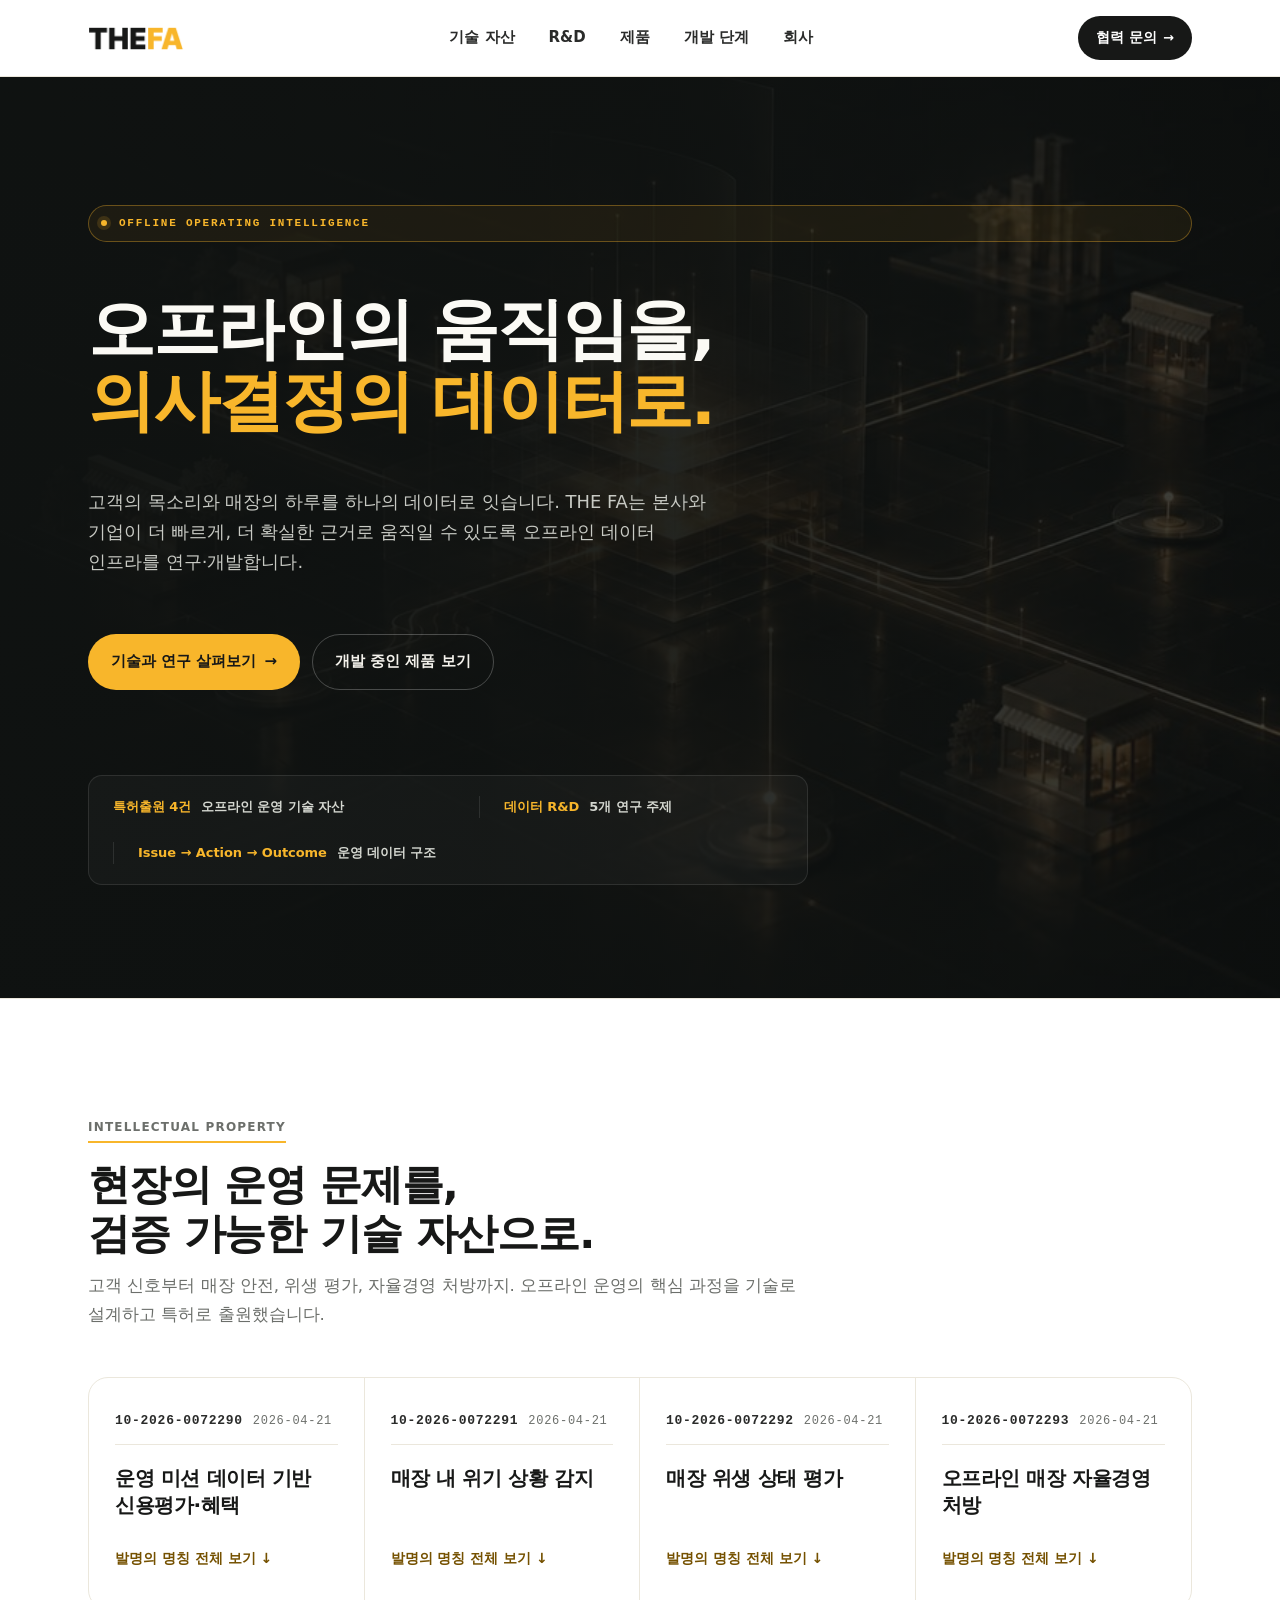
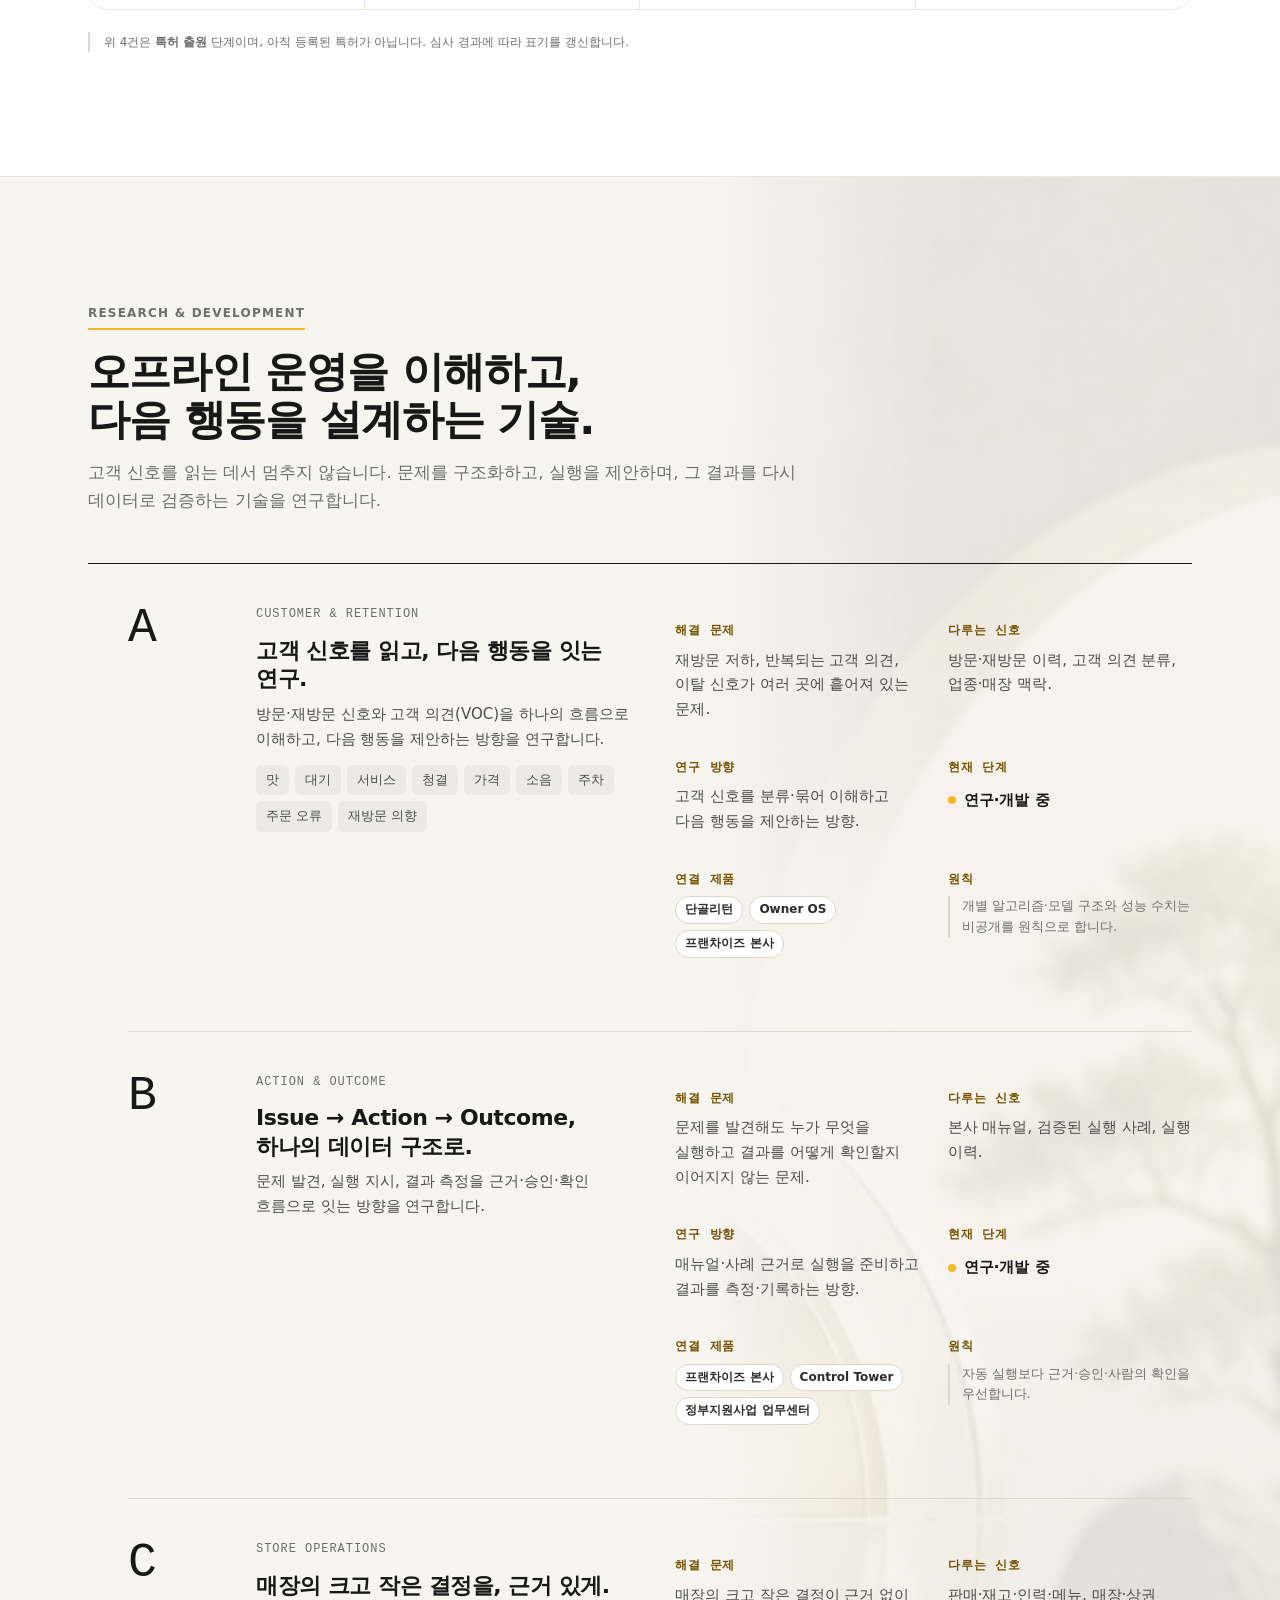
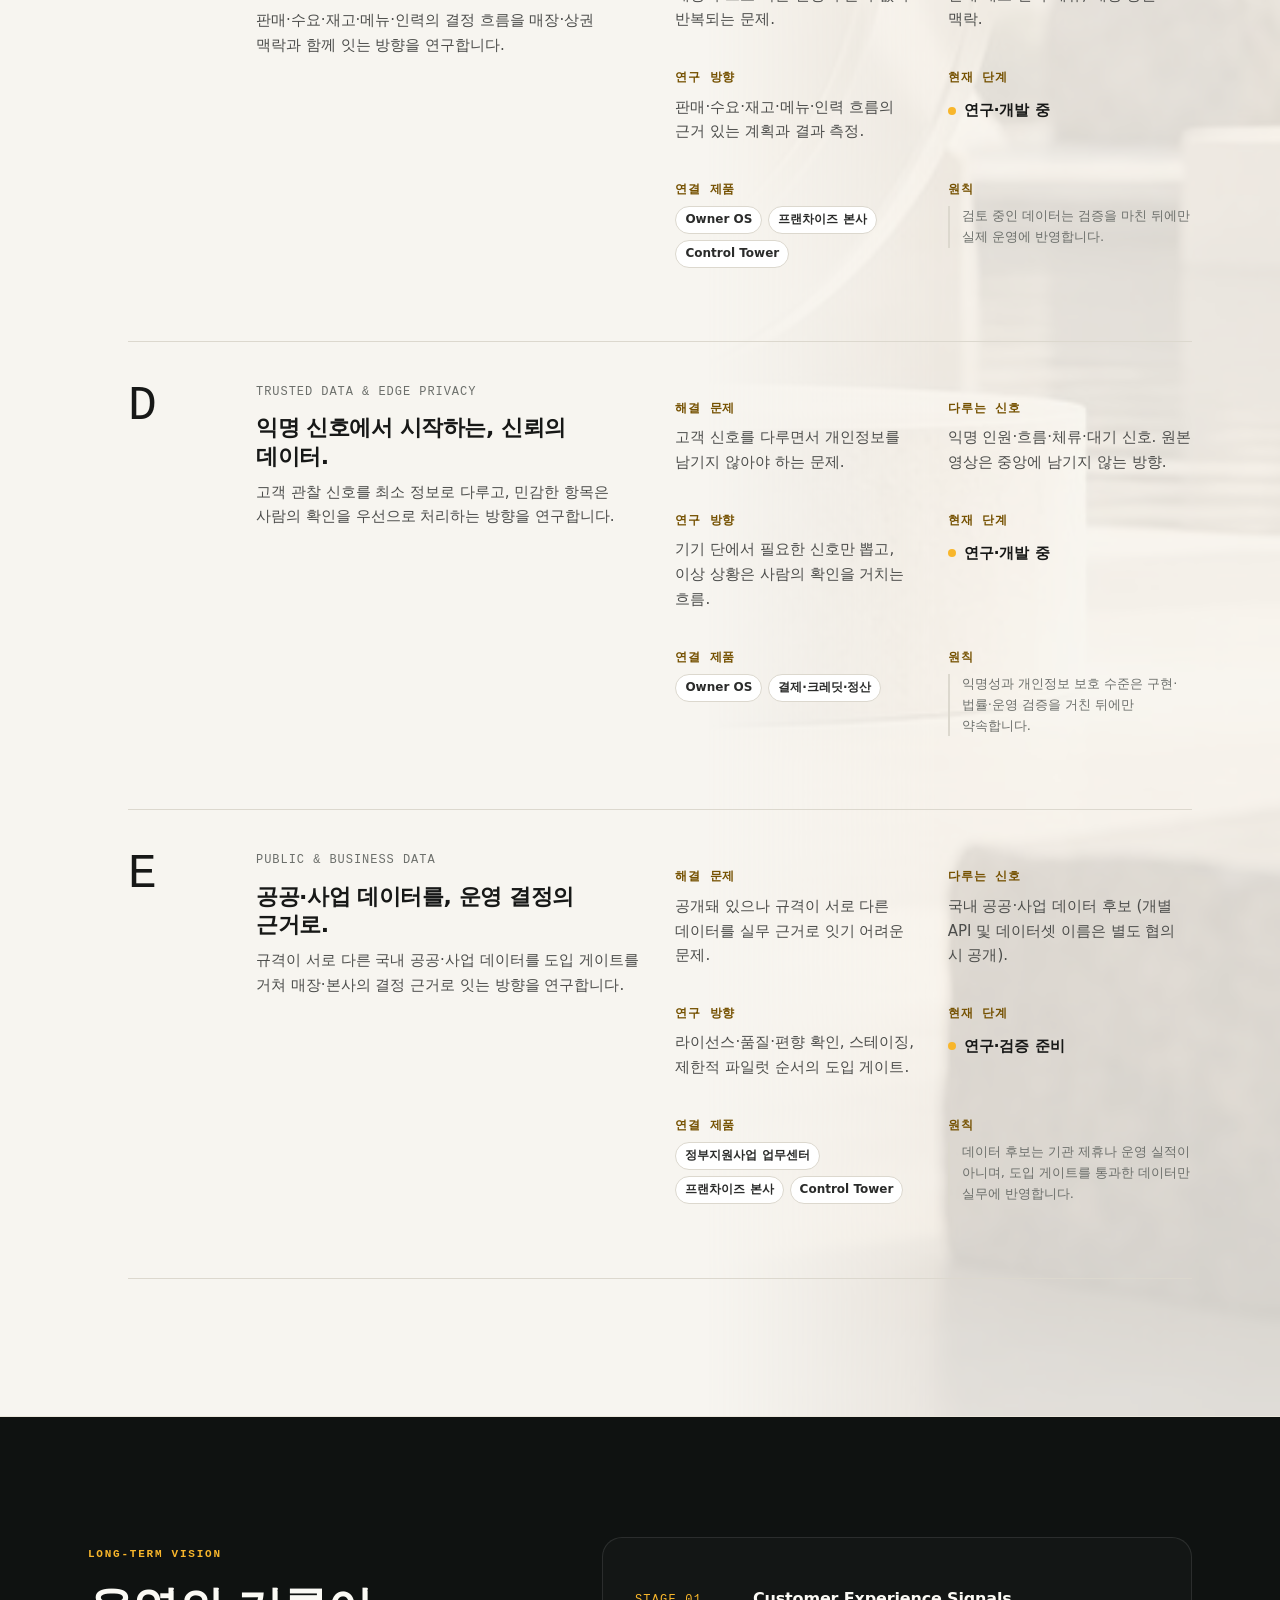
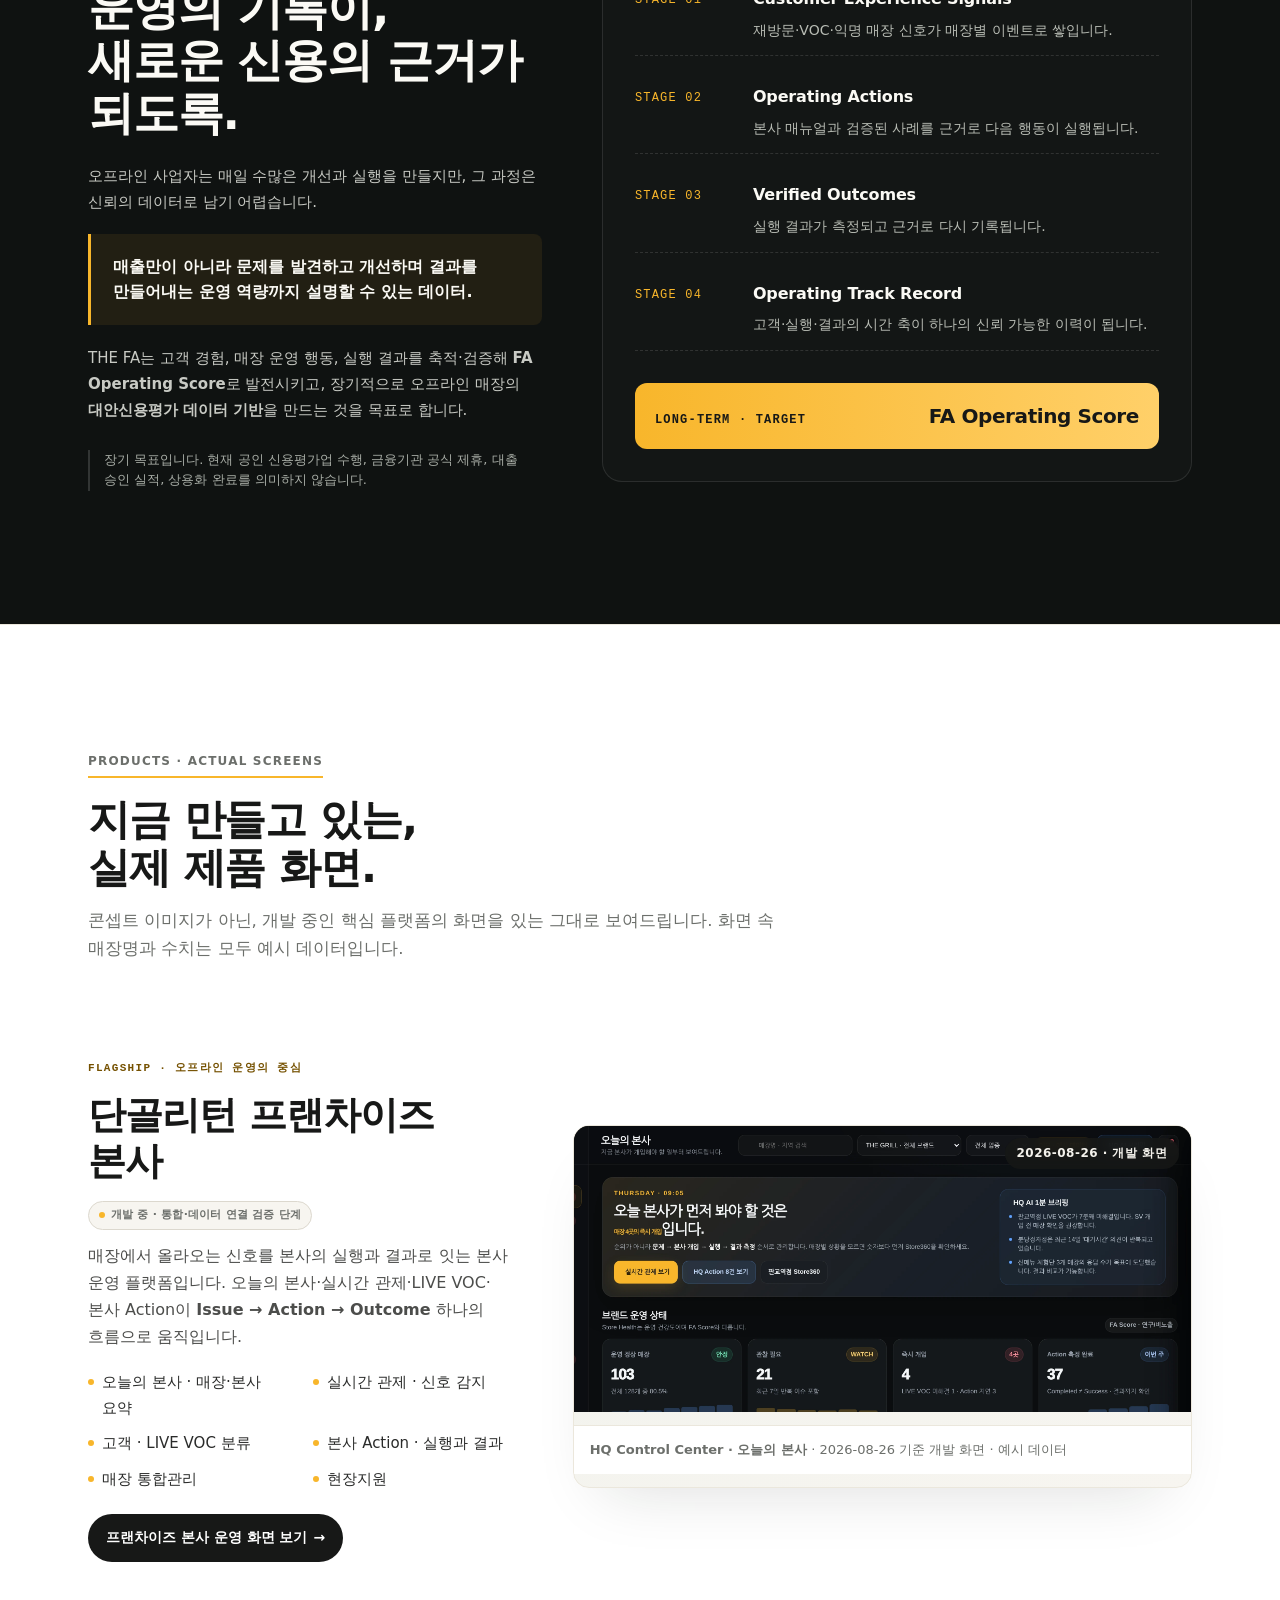
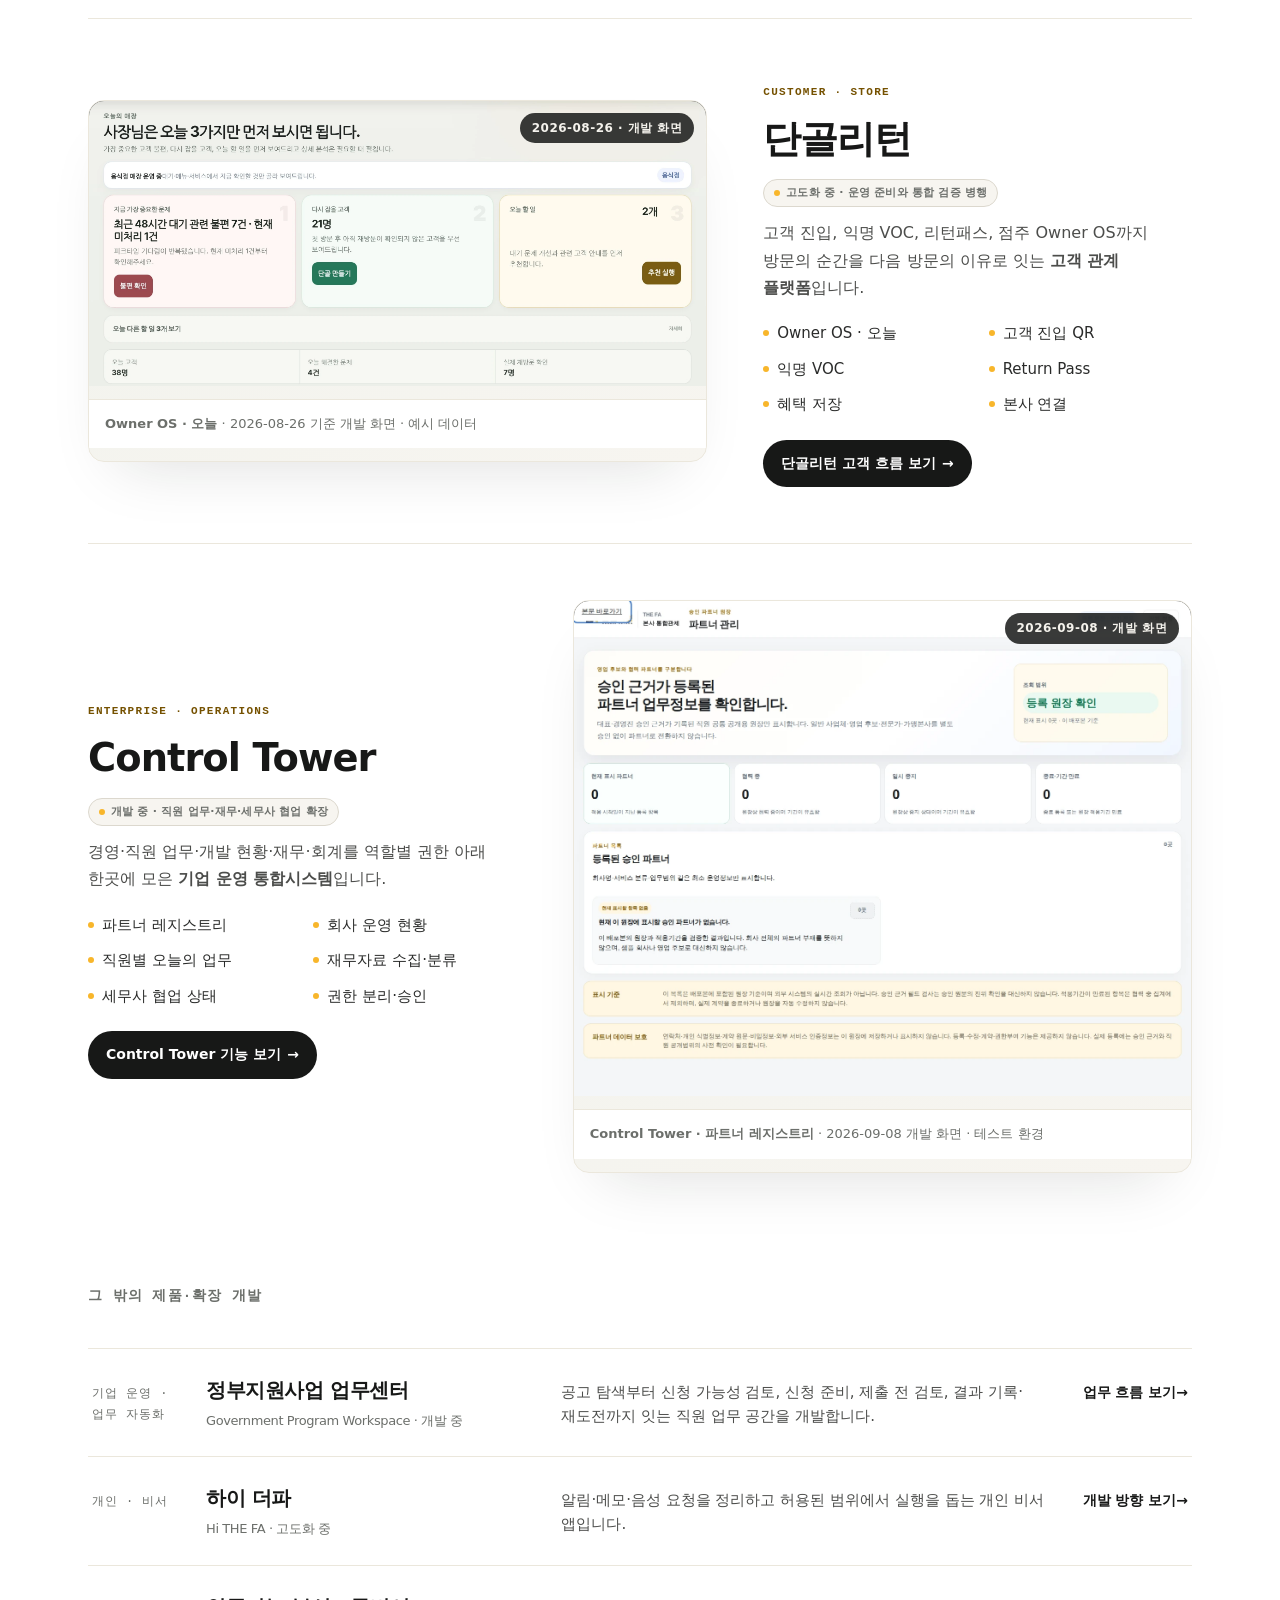
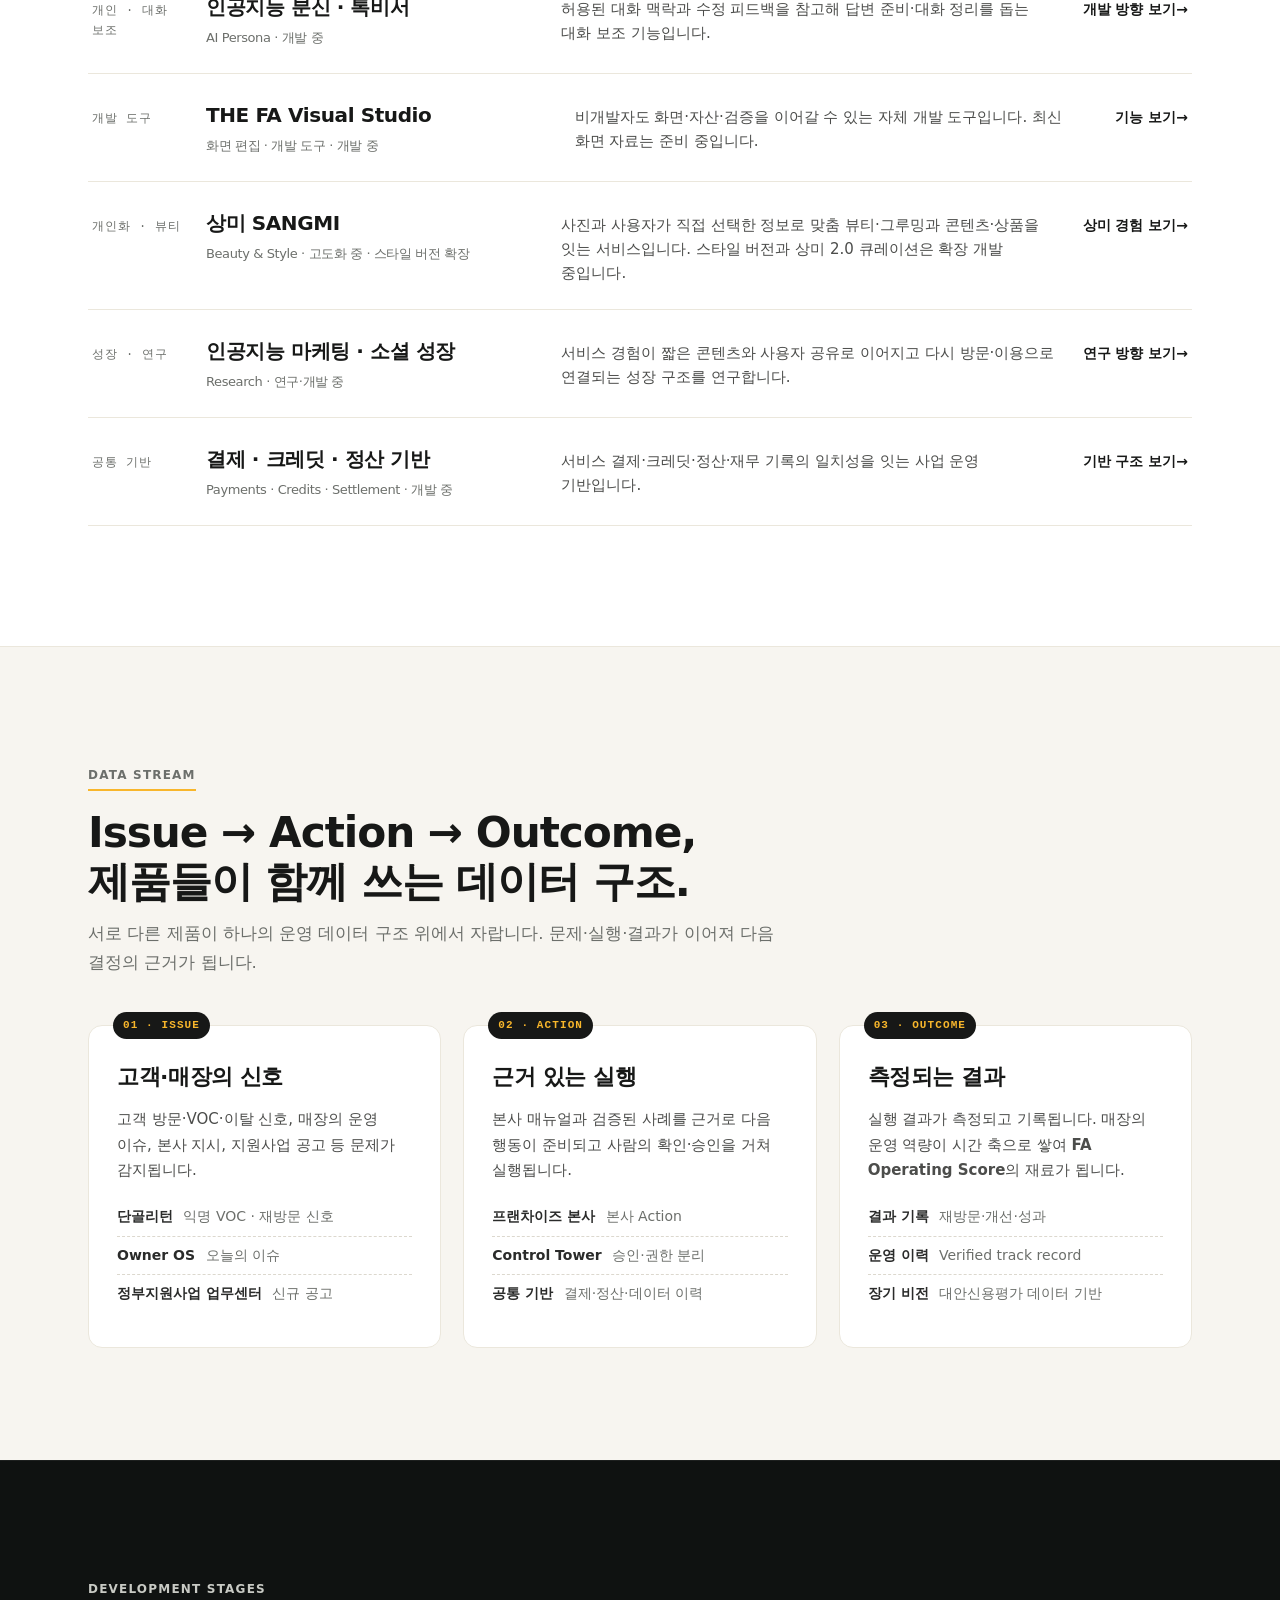
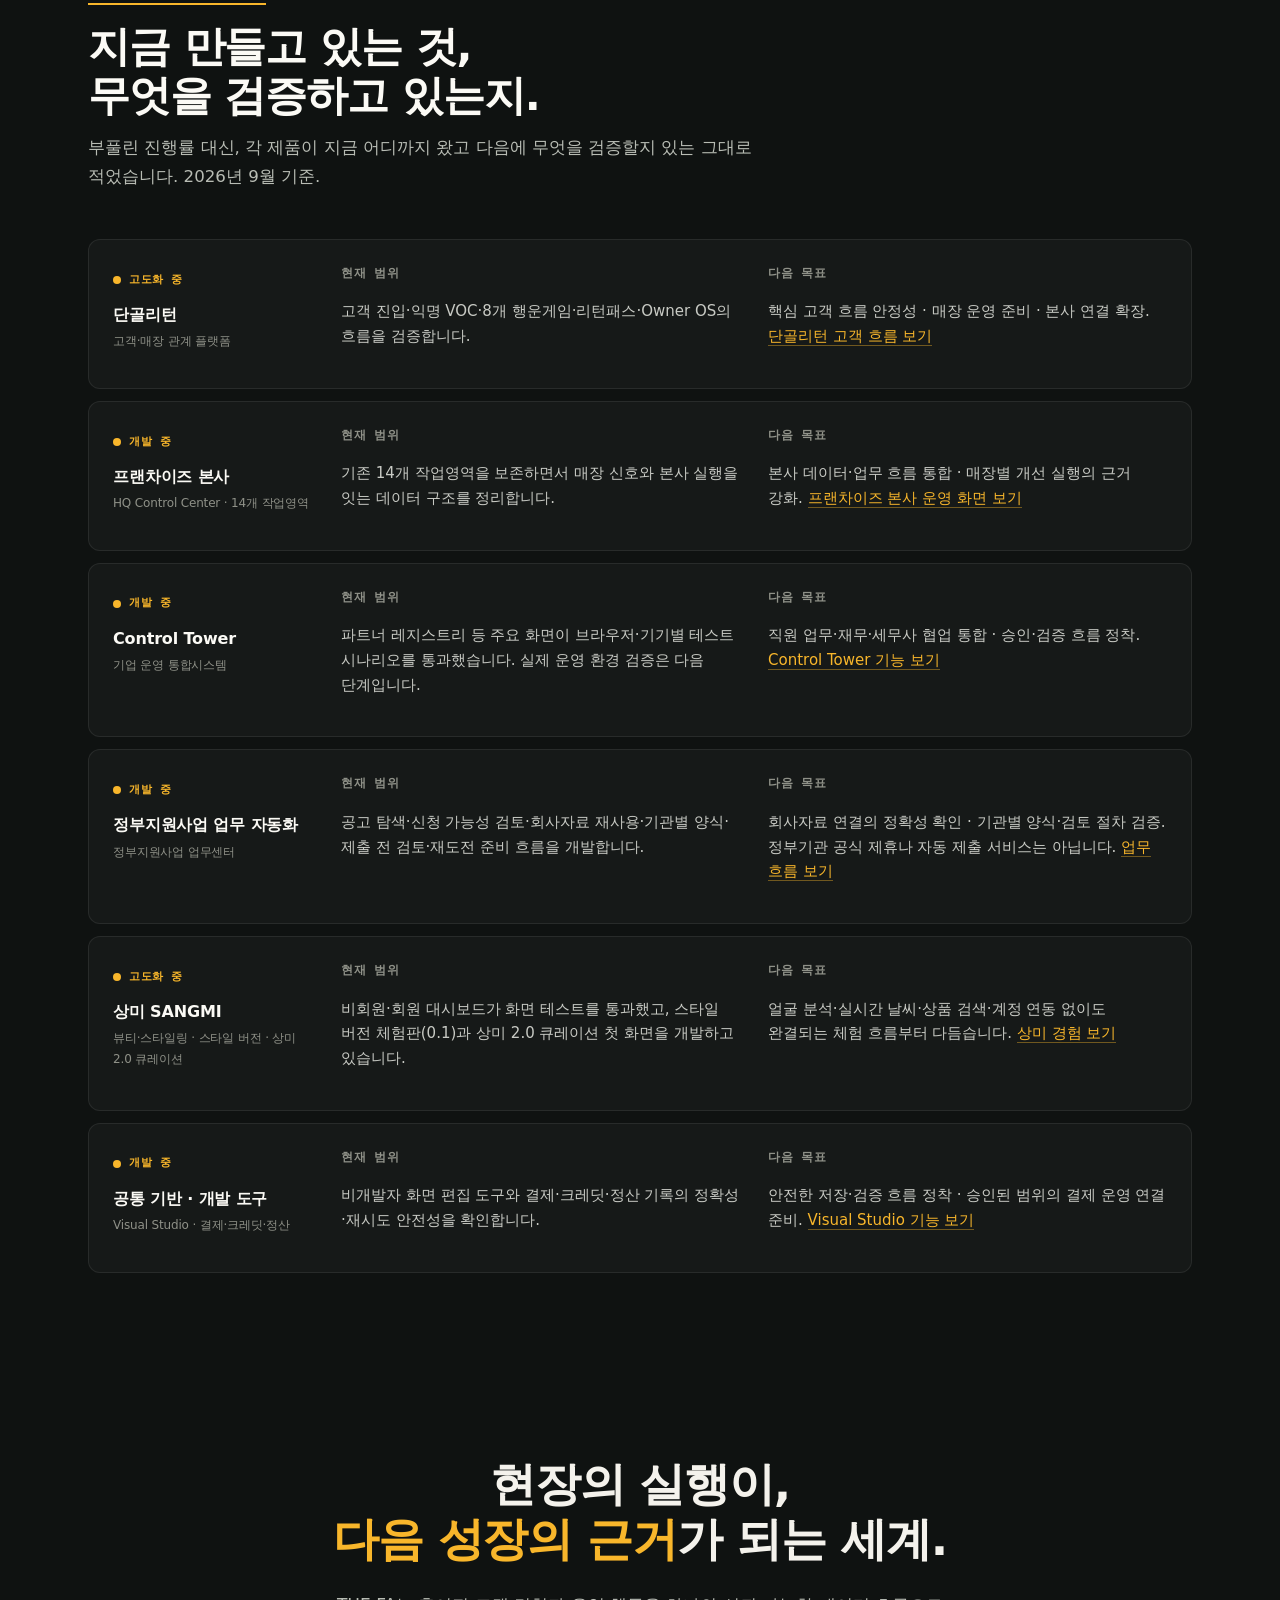
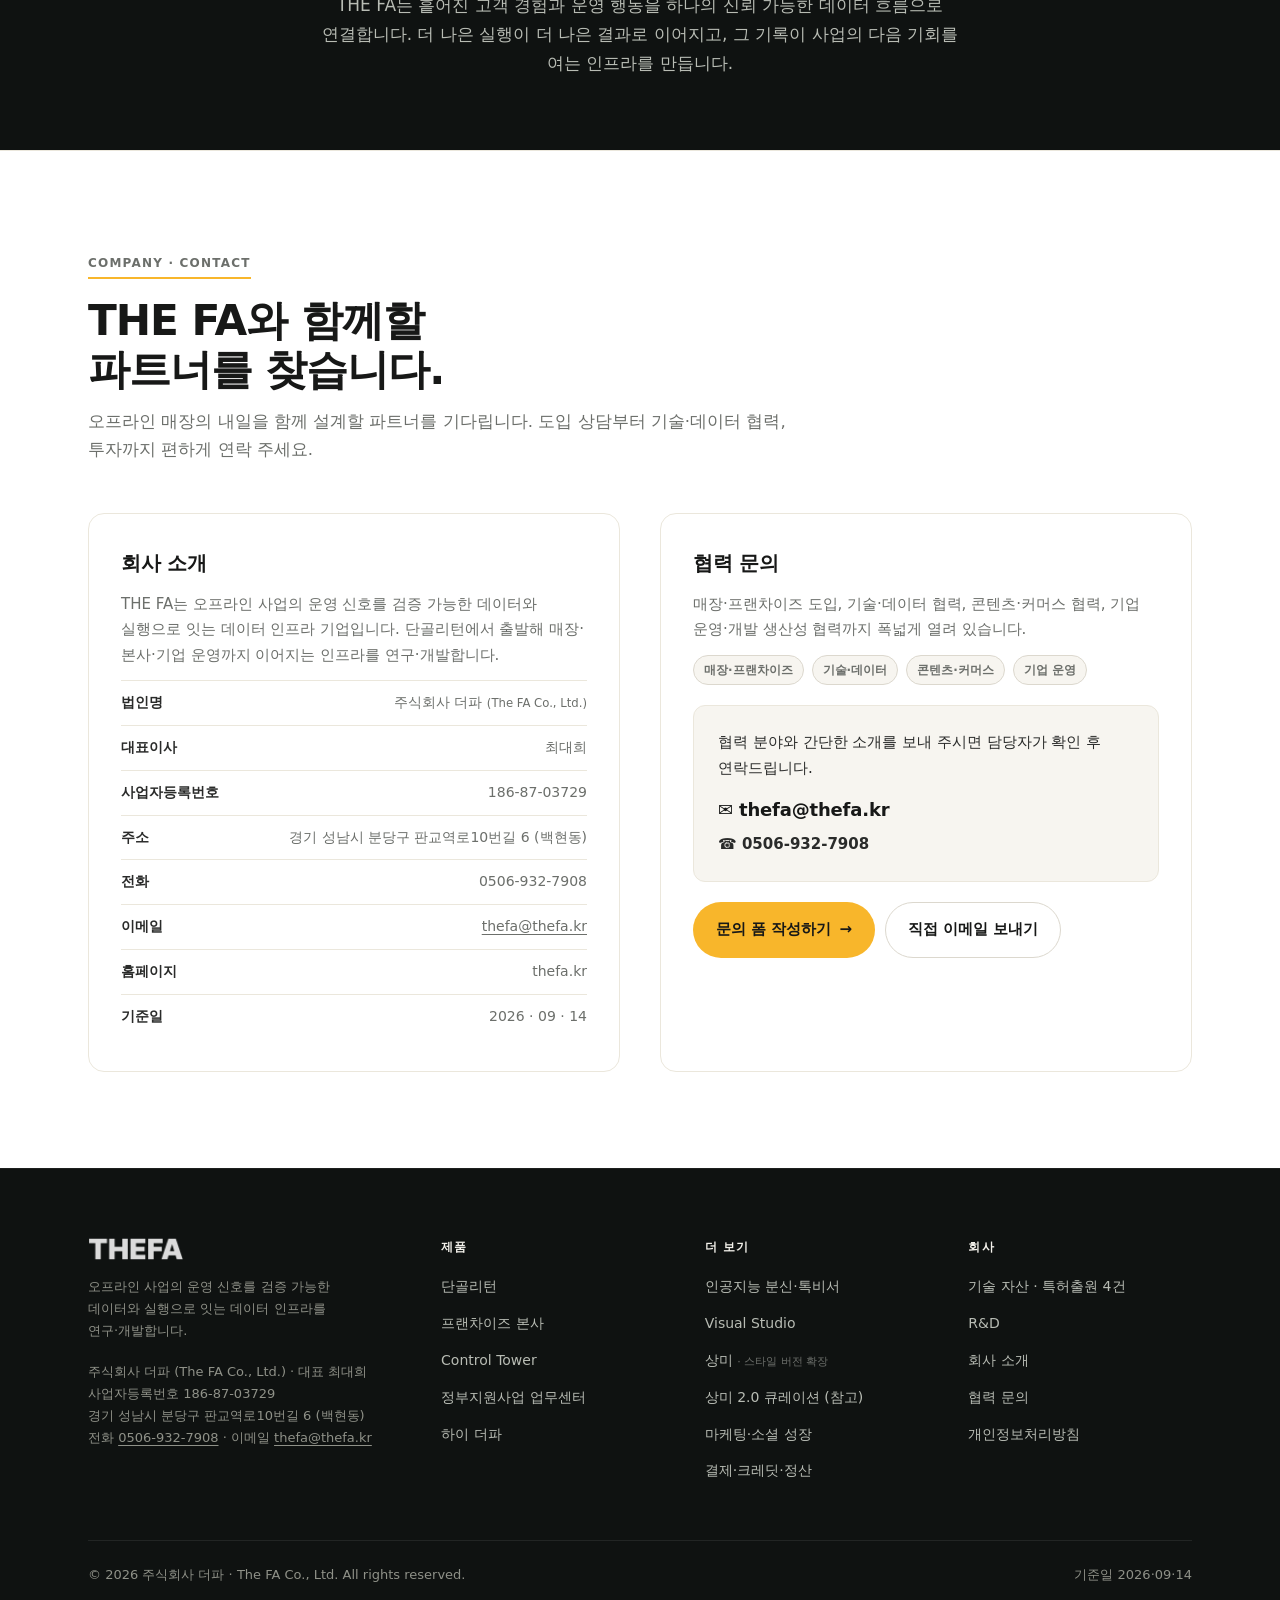
==== index.html @ 0fe02a65 "THE FA 홈페이지 thefa.kr 배포본 - Cloudflare 전용 이메일 난독화 제거, 일반 메일 링크로 복구 - 전 페이지 검색·공유 태그(canonical, og) 및 " ====
<!doctype html>
<html lang="ko">
<head>
<meta charset="utf-8"/>
<meta name="viewport" content="width=device-width,initial-scale=1"/>
<meta name="robots" content="index,follow"/>
<meta property="og:locale" content="ko_KR"/>
<meta property="og:image" content="https://thefa.kr/assets/brand/og-thefa.jpg"/>
<meta property="og:image:width" content="1200"/>
<meta property="og:image:height" content="630"/>
<link rel="canonical" href="https://thefa.kr/"/>
<meta name="author" content="주식회사 더파"/>
<meta name="theme-color" content="#0f1211"/>
<meta property="og:site_name" content="THE FA"/>
<meta property="og:url" content="https://thefa.kr/"/>
<meta name="twitter:card" content="summary_large_image"/>
<meta name="description" content="THE FA는 오프라인 사업의 운영 신호를 검증 가능한 데이터와 실행으로 연결하는 AI·데이터 인프라 기업입니다. 특허출원 4건과 5개의 R&D 주제로 오프라인 매장의 새로운 데이터 기반을 만듭니다."/>
<meta property="og:title" content="THE FA — 오프라인의 움직임을, 의사결정의 데이터로."/>
<meta property="og:description" content="고객 신호, 매장 운영 행동, 본사 실행, 결과를 하나의 데이터 흐름으로. AI·데이터 인프라 기업 THE FA."/>
<meta property="og:type" content="website"/>
<title>THE FA — 오프라인의 움직임을, 의사결정의 데이터로.</title>
<link rel="stylesheet" href="styles.css?v=4a"/>
<link rel="icon" href="assets/approved/thefa-logo.png"/>
<script type="application/ld+json">{"@context": "https://schema.org", "@type": "Organization", "name": "주식회사 더파", "alternateName": ["THE FA", "The FA Co., Ltd."], "url": "https://thefa.kr/", "logo": "https://thefa.kr/assets/approved/thefa-logo.png", "email": "thefa@thefa.kr", "telephone": "+82-506-932-7908", "address": {"@type": "PostalAddress", "streetAddress": "판교역로10번길 6 (백현동)", "addressLocality": "성남시 분당구", "addressRegion": "경기도", "addressCountry": "KR"}}</script>
</head>
<body>

<a class="skip" href="#main">본문 바로가기</a>

<!-- ============ HEADER ============ -->
<header class="site-header" role="banner">
  <div class="wrap">
    <nav class="nav" aria-label="주 메뉴">
      <a class="brand" href="./" aria-label="THE FA 홈">
        <img src="assets/approved/thefa-logo.png" alt="THE FA" width="96"/>
        
      </a>
      <ul class="nav-menu">
        <li><a href="#patents">기술 자산</a></li>
        <li><a href="#research">R&amp;D</a></li>
        <li><a href="#products">제품</a></li>
        <li><a href="#roadmap">개발 단계</a></li>
        <li><a href="#company">회사</a></li>
      </ul>
      <a class="nav-cta" href="contact.html">협력 문의</a>
      <button class="nav-toggle" type="button" aria-expanded="false" aria-controls="nav-panel" aria-label="메뉴 열기">
        <span></span><span></span><span></span>
      </button>
    </nav>
  </div>
  <div class="nav-panel" id="nav-panel" style="display:none">
    <ul>
      <li><a href="#patents">기술 자산</a></li>
      <li><a href="#research">R&amp;D</a></li>
      <li><a href="#products">제품</a></li>
      <li><a href="#roadmap">개발 단계</a></li>
      <li><a href="#company">회사</a></li>
      <li><a href="contact.html" data-cta>협력 문의</a></li>
    </ul>
  </div>
</header>

<main id="main">

<!-- ============ 01. HERO ============ -->
<section class="hero-v2" aria-labelledby="hero-title">
  <div class="wrap">
    <span class="eyebrow">OFFLINE OPERATING INTELLIGENCE</span>
    <h1 id="hero-title">
      <span class="line">오프라인의 움직임을,</span>
      <span class="line line-2">의사결정의 데이터로.</span>
    </h1>
    <p class="lead">
      고객의 목소리와 매장의 하루를 하나의 데이터로 잇습니다.
      THE FA는 본사와 기업이 더 빠르게, 더 확실한 근거로 움직일 수 있도록
      오프라인 데이터 인프라를 연구·개발합니다.
    </p>
    <div class="cta-row">
      <a class="btn primary" href="#research">기술과 연구 살펴보기</a>
      <a class="btn ghost" href="#products">개발 중인 제품 보기</a>
    </div>
    <ul class="proof-strip" aria-label="회사 근거 요약">
      <li><b>특허출원 4건</b> 오프라인 운영 기술 자산</li>
      <li><b>데이터 R&amp;D</b> 5개 연구 주제</li>
      <li><b>Issue → Action → Outcome</b> 운영 데이터 구조</li>
    </ul>
  </div>
</section>

<!-- ============ 02. PATENTS ============ -->
<section class="section patents" id="patents" aria-labelledby="patents-title">
  <div class="wrap">
    <div class="section-head">
      <span class="section-eyebrow">INTELLECTUAL PROPERTY</span>
      <h2 id="patents-title">현장의 운영 문제를,<br/>검증 가능한 기술 자산으로.</h2>
      <p class="lede">고객 신호부터 매장 안전, 위생 평가, 자율경영 처방까지. 오프라인 운영의 핵심 과정을 기술로 설계하고 특허로 출원했습니다.</p>
    </div>

    <div class="patents-grid">
      <article class="patent">
        <div class="num-tag"><b>10-2026-0072290</b><span>2026-04-21</span></div>
        <h3 class="short">운영 미션 데이터 기반 신용평가·혜택</h3>
        <details>
          <summary>발명의 명칭 전체 보기</summary>
          <p>오프라인 운영 미션 수행 데이터 기반 신용평가 점수 산출을 통한 혜택 제공 방법 및 전자 장치</p>
        </details>
      </article>
      <article class="patent">
        <div class="num-tag"><b>10-2026-0072291</b><span>2026-04-21</span></div>
        <h3 class="short">매장 내 위기 상황 감지</h3>
        <details>
          <summary>발명의 명칭 전체 보기</summary>
          <p>매장 내 위기 상황 감지 방법 및 전자 장치</p>
        </details>
      </article>
      <article class="patent">
        <div class="num-tag"><b>10-2026-0072292</b><span>2026-04-21</span></div>
        <h3 class="short">매장 위생 상태 평가</h3>
        <details>
          <summary>발명의 명칭 전체 보기</summary>
          <p>매장의 위생 상태를 평가하는 방법 및 전자 장치</p>
        </details>
      </article>
      <article class="patent">
        <div class="num-tag"><b>10-2026-0072293</b><span>2026-04-21</span></div>
        <h3 class="short">오프라인 매장 자율경영 처방</h3>
        <details>
          <summary>발명의 명칭 전체 보기</summary>
          <p>오프라인 매장의 자율경영 처방을 생성하는 방법 및 전자 장치</p>
        </details>
      </article>
    </div>

    <p class="footnote">위 4건은 <b>특허 출원</b> 단계이며, 아직 등록된 특허가 아닙니다. 심사 경과에 따라 표기를 갱신합니다.</p>
  </div>
</section>

<!-- ============ 03. R&D ============ -->
<section class="section research" id="research" aria-labelledby="research-title">
  <div class="wrap">
    <div class="section-head">
      <span class="section-eyebrow">RESEARCH &amp; DEVELOPMENT</span>
      <h2 id="research-title">오프라인 운영을 이해하고,<br/>다음 행동을 설계하는 기술.</h2>
      <p class="lede">고객 신호를 읽는 데서 멈추지 않습니다. 문제를 구조화하고, 실행을 제안하며, 그 결과를 다시 데이터로 검증하는 기술을 연구합니다.</p>
    </div>

    <ol class="research-list">
      <li class="research-row">
        <div class="label">A</div>
        <div>
          <div class="en-title">Customer &amp; Retention</div>
          <h3>고객 신호를 읽고, 다음 행동을 잇는 연구.</h3>
          <p class="short-desc">방문·재방문 신호와 고객 의견(VOC)을 하나의 흐름으로 이해하고, 다음 행동을 제안하는 방향을 연구합니다.</p>
          <div class="voc-chips" aria-label="고객 의견 분류 예시">
            <span>맛</span><span>대기</span><span>서비스</span><span>청결</span><span>가격</span>
            <span>소음</span><span>주차</span><span>주문 오류</span><span>재방문 의향</span>
          </div>
        </div>
        <dl class="research-detail">
          <div><dt>해결 문제</dt><dd>재방문 저하, 반복되는 고객 의견, 이탈 신호가 여러 곳에 흩어져 있는 문제.</dd></div>
          <div><dt>다루는 신호</dt><dd>방문·재방문 이력, 고객 의견 분류, 업종·매장 맥락.</dd></div>
          <div><dt>연구 방향</dt><dd>고객 신호를 분류·묶어 이해하고 다음 행동을 제안하는 방향.</dd></div>
          <div><dt>현재 단계</dt><dd class="stage">연구·개발 중</dd></div>
          <div><dt>연결 제품</dt><dd class="products"><span>단골리턴</span><span>Owner OS</span><span>프랜차이즈 본사</span></dd></div>
          <div><dt>원칙</dt><dd class="boundary">개별 알고리즘·모델 구조와 성능 수치는 비공개를 원칙으로 합니다.</dd></div>
        </dl>
      </li>

      <li class="research-row">
        <div class="label">B</div>
        <div>
          <div class="en-title">Action &amp; Outcome</div>
          <h3>Issue → Action → Outcome, 하나의 데이터 구조로.</h3>
          <p class="short-desc">문제 발견, 실행 지시, 결과 측정을 근거·승인·확인 흐름으로 잇는 방향을 연구합니다.</p>
        </div>
        <dl class="research-detail">
          <div><dt>해결 문제</dt><dd>문제를 발견해도 누가 무엇을 실행하고 결과를 어떻게 확인할지 이어지지 않는 문제.</dd></div>
          <div><dt>다루는 신호</dt><dd>본사 매뉴얼, 검증된 실행 사례, 실행 이력.</dd></div>
          <div><dt>연구 방향</dt><dd>매뉴얼·사례 근거로 실행을 준비하고 결과를 측정·기록하는 방향.</dd></div>
          <div><dt>현재 단계</dt><dd class="stage">연구·개발 중</dd></div>
          <div><dt>연결 제품</dt><dd class="products"><span>프랜차이즈 본사</span><span>Control Tower</span><span>정부지원사업 업무센터</span></dd></div>
          <div><dt>원칙</dt><dd class="boundary">자동 실행보다 근거·승인·사람의 확인을 우선합니다.</dd></div>
        </dl>
      </li>

      <li class="research-row">
        <div class="label">C</div>
        <div>
          <div class="en-title">Store Operations</div>
          <h3>매장의 크고 작은 결정을, 근거 있게.</h3>
          <p class="short-desc">판매·수요·재고·메뉴·인력의 결정 흐름을 매장·상권 맥락과 함께 잇는 방향을 연구합니다.</p>
        </div>
        <dl class="research-detail">
          <div><dt>해결 문제</dt><dd>매장의 크고 작은 결정이 근거 없이 반복되는 문제.</dd></div>
          <div><dt>다루는 신호</dt><dd>판매·재고·인력·메뉴, 매장·상권 맥락.</dd></div>
          <div><dt>연구 방향</dt><dd>판매·수요·재고·메뉴·인력 흐름의 근거 있는 계획과 결과 측정.</dd></div>
          <div><dt>현재 단계</dt><dd class="stage">연구·개발 중</dd></div>
          <div><dt>연결 제품</dt><dd class="products"><span>Owner OS</span><span>프랜차이즈 본사</span><span>Control Tower</span></dd></div>
          <div><dt>원칙</dt><dd class="boundary">검토 중인 데이터는 검증을 마친 뒤에만 실제 운영에 반영합니다.</dd></div>
        </dl>
      </li>

      <li class="research-row">
        <div class="label">D</div>
        <div>
          <div class="en-title">Trusted Data &amp; Edge Privacy</div>
          <h3>익명 신호에서 시작하는, 신뢰의 데이터.</h3>
          <p class="short-desc">고객 관찰 신호를 최소 정보로 다루고, 민감한 항목은 사람의 확인을 우선으로 처리하는 방향을 연구합니다.</p>
        </div>
        <dl class="research-detail">
          <div><dt>해결 문제</dt><dd>고객 신호를 다루면서 개인정보를 남기지 않아야 하는 문제.</dd></div>
          <div><dt>다루는 신호</dt><dd>익명 인원·흐름·체류·대기 신호. 원본 영상은 중앙에 남기지 않는 방향.</dd></div>
          <div><dt>연구 방향</dt><dd>기기 단에서 필요한 신호만 뽑고, 이상 상황은 사람의 확인을 거치는 흐름.</dd></div>
          <div><dt>현재 단계</dt><dd class="stage">연구·개발 중</dd></div>
          <div><dt>연결 제품</dt><dd class="products"><span>Owner OS</span><span>결제·크레딧·정산</span></dd></div>
          <div><dt>원칙</dt><dd class="boundary">익명성과 개인정보 보호 수준은 구현·법률·운영 검증을 거친 뒤에만 약속합니다.</dd></div>
        </dl>
      </li>

      <li class="research-row">
        <div class="label">E</div>
        <div>
          <div class="en-title">Public &amp; Business Data</div>
          <h3>공공·사업 데이터를, 운영 결정의 근거로.</h3>
          <p class="short-desc">규격이 서로 다른 국내 공공·사업 데이터를 도입 게이트를 거쳐 매장·본사의 결정 근거로 잇는 방향을 연구합니다.</p>
        </div>
        <dl class="research-detail">
          <div><dt>해결 문제</dt><dd>공개돼 있으나 규격이 서로 다른 데이터를 실무 근거로 잇기 어려운 문제.</dd></div>
          <div><dt>다루는 신호</dt><dd>국내 공공·사업 데이터 후보 (개별 API 및 데이터셋 이름은 별도 협의 시 공개).</dd></div>
          <div><dt>연구 방향</dt><dd>라이선스·품질·편향 확인, 스테이징, 제한적 파일럿 순서의 도입 게이트.</dd></div>
          <div><dt>현재 단계</dt><dd class="stage">연구·검증 준비</dd></div>
          <div><dt>연결 제품</dt><dd class="products"><span>정부지원사업 업무센터</span><span>프랜차이즈 본사</span><span>Control Tower</span></dd></div>
          <div><dt>원칙</dt><dd class="boundary">데이터 후보는 기관 제휴나 운영 실적이 아니며, 도입 게이트를 통과한 데이터만 실무에 반영합니다.</dd></div>
        </dl>
      </li>
    </ol>
  </div>
</section>

<!-- ============ 04. LONG-TERM VISION · Credit Data ============ -->
<section class="section credit-vision" aria-labelledby="credit-title">
  <div class="wrap">
    <div class="band">
      <div>
        <span class="eyebrow">LONG-TERM VISION</span>
        <h2 id="credit-title">운영의 기록이,
새로운 신용의 근거가 되도록.</h2>
        <p class="body" style="margin-top:24px">
          오프라인 사업자는 매일 수많은 개선과 실행을 만들지만,
          그 과정은 신뢰의 데이터로 남기 어렵습니다.
        </p>
        <p class="emphasis">
          매출만이 아니라 문제를 발견하고 개선하며 결과를 만들어내는 <b>운영 역량</b>까지 설명할 수 있는 데이터.
        </p>
        <p class="body">
          THE FA는 고객 경험, 매장 운영 행동, 실행 결과를 축적·검증해 <b>FA Operating Score</b>로 발전시키고,
          장기적으로 오프라인 매장의 <b>대안신용평가 데이터 기반</b>을 만드는 것을 목표로 합니다.
        </p>
        <p class="boundary">
          장기 목표입니다. 현재 공인 신용평가업 수행, 금융기관 공식 제휴, 대출 승인 실적, 상용화 완료를 의미하지 않습니다.
        </p>
      </div>

      <div class="flow-diagram" aria-label="FA Operating Score의 데이터 흐름">
        <div class="stage">
          <span class="no">STAGE 01</span>
          <div>
            <b>Customer Experience Signals</b>
            <p>재방문·VOC·익명 매장 신호가 매장별 이벤트로 쌓입니다.</p>
          </div>
        </div>
        <div class="stage">
          <span class="no">STAGE 02</span>
          <div>
            <b>Operating Actions</b>
            <p>본사 매뉴얼과 검증된 사례를 근거로 다음 행동이 실행됩니다.</p>
          </div>
        </div>
        <div class="stage">
          <span class="no">STAGE 03</span>
          <div>
            <b>Verified Outcomes</b>
            <p>실행 결과가 측정되고 근거로 다시 기록됩니다.</p>
          </div>
        </div>
        <div class="stage">
          <span class="no">STAGE 04</span>
          <div>
            <b>Operating Track Record</b>
            <p>고객·실행·결과의 시간 축이 하나의 신뢰 가능한 이력이 됩니다.</p>
          </div>
        </div>
        <div class="score-cap">
          <span>LONG-TERM · TARGET</span>
          <b>FA Operating Score</b>
        </div>
      </div>
    </div>
  </div>
</section>

<!-- ============ 05. PRODUCT SPOTLIGHTS ============ -->
<section class="section spotlights" id="products" aria-labelledby="products-title">
  <div class="wrap">
    <div class="section-head">
      <span class="section-eyebrow">PRODUCTS · ACTUAL SCREENS</span>
      <h2 id="products-title">지금 만들고 있는,<br/>실제 제품 화면.</h2>
      <p class="lede">
        콘셉트 이미지가 아닌, 개발 중인 핵심 플랫폼의 화면을 있는 그대로 보여드립니다.
        화면 속 매장명과 수치는 모두 예시 데이터입니다.
      </p>
    </div>

    <!-- Spotlight 1 : 프랜차이즈 본사 HQ Control Center -->
    <article class="spotlight">
      <div>
        <span class="spot-eyebrow">FLAGSHIP · 오프라인 운영의 중심</span>
        <h3 class="spot-title">단골리턴 프랜차이즈 본사</h3>
        <span class="spot-status">개발 중 · 통합·데이터 연결 검증 단계</span>
        <p class="spot-summary">
          매장에서 올라오는 신호를 본사의 실행과 결과로 잇는 본사 운영 플랫폼입니다.
          오늘의 본사·실시간 관제·LIVE VOC·본사 Action이 <b>Issue → Action → Outcome</b> 하나의 흐름으로 움직입니다.
        </p>
        <ul class="spot-features">
          <li>오늘의 본사 · 매장·본사 요약</li>
          <li>실시간 관제 · 신호 감지</li>
          <li>고객 · LIVE VOC 분류</li>
          <li>본사 Action · 실행과 결과</li>
          <li>매장 통합관리</li>
          <li>현장지원</li>
        </ul>
        <a class="spot-cta" href="products/franchise-hq.html">프랜차이즈 본사 운영 화면 보기</a>
      </div>
      <div class="spot-media" data-zoom
           data-caption="HQ Control Center · 오늘의 본사 (2026-08-26 기준 개발 화면 · 예시 데이터)">
        <span class="badge">2026-08-26 · 개발 화면</span>
        <img src="assets/screens/02_hq_control_center_today.webp"
             alt="HQ Control Center · 오늘의 본사 개발 화면. 매장·본사 요약 카드와 실행 리스트가 배치되어 있습니다."
             loading="lazy" width="2380" height="1100"/>
        <p class="cap"><b>HQ Control Center · 오늘의 본사</b> · 2026-08-26 기준 개발 화면 · 예시 데이터</p>
      </div>
    </article>

    <!-- Spotlight 2 : 단골리턴 (Owner OS + Customer QR) -->
    <article class="spotlight reverse">
      <div>
        <span class="spot-eyebrow">CUSTOMER · STORE</span>
        <h3 class="spot-title">단골리턴</h3>
        <span class="spot-status">고도화 중 · 운영 준비와 통합 검증 병행</span>
        <p class="spot-summary">
          고객 진입, 익명 VOC, 리턴패스, 점주 Owner OS까지
          방문의 순간을 다음 방문의 이유로 잇는 <b>고객 관계 플랫폼</b>입니다.
        </p>
        <ul class="spot-features">
          <li>Owner OS · 오늘</li>
          <li>고객 진입 QR</li>
          <li>익명 VOC</li>
          <li>Return Pass</li>
          <li>혜택 저장</li>
          <li>본사 연결</li>
        </ul>
        <a class="spot-cta" href="products/dangolreturn.html">단골리턴 고객 흐름 보기</a>
      </div>
      <div class="spot-media" data-zoom
           data-caption="Owner OS · 오늘 (2026-08-26 기준 개발 화면 · 예시 데이터)">
        <span class="badge">2026-08-26 · 개발 화면</span>
        <img src="assets/screens/01_owner_os_today.webp"
             alt="점주용 Owner OS의 오늘 화면. 방문·VOC·실행 리스트가 배치되어 있습니다."
             loading="lazy" width="2380" height="1100"/>
        <p class="cap"><b>Owner OS · 오늘</b> · 2026-08-26 기준 개발 화면 · 예시 데이터</p>
      </div>
    </article>

    <!-- Spotlight 3 : Control Tower Partner Registry -->
    <article class="spotlight">
      <div>
        <span class="spot-eyebrow">ENTERPRISE · OPERATIONS</span>
        <h3 class="spot-title">Control Tower</h3>
        <span class="spot-status">개발 중 · 직원 업무·재무·세무사 협업 확장</span>
        <p class="spot-summary">
          경영·직원 업무·개발 현황·재무·회계를 역할별 권한 아래 한곳에 모은 <b>기업 운영 통합시스템</b>입니다.
        </p>
        <ul class="spot-features">
          <li>파트너 레지스트리</li>
          <li>회사 운영 현황</li>
          <li>직원별 오늘의 업무</li>
          <li>재무자료 수집·분류</li>
          <li>세무사 협업 상태</li>
          <li>권한 분리·승인</li>
        </ul>
        <a class="spot-cta" href="products/control-tower.html">Control Tower 기능 보기</a>
      </div>
      <div class="spot-media" data-zoom
           data-caption="Control Tower · 파트너 레지스트리 (2026-09-08 개발 화면 · 테스트 환경)">
        <span class="badge">2026-09-08 · 개발 화면</span>
        <img src="assets/screens/08_control_tower_partner_registry_desktop.webp"
             alt="Control Tower 파트너 레지스트리 데스크톱 화면."
             loading="lazy"/>
        <p class="cap"><b>Control Tower · 파트너 레지스트리</b> · 2026-09-08 개발 화면 · 테스트 환경</p>
      </div>
    </article>

    <!-- 이하 제품은 리스트로 정리 -->
    <h3 style="margin:56px 0 0;font-size:14px;font-weight:800;letter-spacing:.08em;color:var(--muted);text-transform:uppercase;font-family:ui-monospace,SFMono-Regular,Menlo,monospace">그 밖의 제품·확장 개발</h3>

    <nav class="product-list-min" aria-label="추가 제품 목록">
      <a href="products/gov-workspace.html">
        <span class="cat">기업 운영 · 업무 자동화</span>
        <span class="name">정부지원사업 업무센터<small>Government Program Workspace · 개발 중</small></span>
        <span class="desc">공고 탐색부터 신청 가능성 검토, 신청 준비, 제출 전 검토, 결과 기록·재도전까지 잇는 직원 업무 공간을 개발합니다.</span>
        <span class="go">업무 흐름 보기</span>
      </a>
      <a href="products/hi-the-fa.html">
        <span class="cat">개인 · 비서</span>
        <span class="name">하이 더파<small>Hi THE FA · 고도화 중</small></span>
        <span class="desc">알림·메모·음성 요청을 정리하고 허용된 범위에서 실행을 돕는 개인 비서 앱입니다.</span>
        <span class="go">개발 방향 보기</span>
      </a>
      <a href="products/ai-persona.html">
        <span class="cat">개인 · 대화 보조</span>
        <span class="name">인공지능 분신 · 톡비서<small>AI Persona · 개발 중</small></span>
        <span class="desc">허용된 대화 맥락과 수정 피드백을 참고해 답변 준비·대화 정리를 돕는 대화 보조 기능입니다.</span>
        <span class="go">개발 방향 보기</span>
      </a>
      <a href="products/visual-studio.html">
        <span class="cat">개발 도구</span>
        <span class="name">THE FA Visual Studio<small>화면 편집 · 개발 도구 · 개발 중</small></span>
        <span class="desc">비개발자도 화면·자산·검증을 이어갈 수 있는 자체 개발 도구입니다. 최신 화면 자료는 준비 중입니다.</span>
        <span class="go">기능 보기</span>
      </a>
      <a href="products/sangmi.html">
        <span class="cat">개인화 · 뷰티</span>
        <span class="name">상미 SANGMI<small>Beauty &amp; Style · 고도화 중 · 스타일 버전 확장</small></span>
        <span class="desc">사진과 사용자가 직접 선택한 정보로 맞춤 뷰티·그루밍과 콘텐츠·상품을 잇는 서비스입니다. 스타일 버전과 상미 2.0 큐레이션은 확장 개발 중입니다.</span>
        <span class="go">상미 경험 보기</span>
      </a>
      <a href="products/ai-marketing.html">
        <span class="cat">성장 · 연구</span>
        <span class="name">인공지능 마케팅 · 소셜 성장<small>Research · 연구·개발 중</small></span>
        <span class="desc">서비스 경험이 짧은 콘텐츠와 사용자 공유로 이어지고 다시 방문·이용으로 연결되는 성장 구조를 연구합니다.</span>
        <span class="go">연구 방향 보기</span>
      </a>
      <a href="products/payments-finance.html">
        <span class="cat">공통 기반</span>
        <span class="name">결제 · 크레딧 · 정산 기반<small>Payments · Credits · Settlement · 개발 중</small></span>
        <span class="desc">서비스 결제·크레딧·정산·재무 기록의 일치성을 잇는 사업 운영 기반입니다.</span>
        <span class="go">기반 구조 보기</span>
      </a>
    </nav>
  </div>
</section>

<!-- ============ 06. ECOSYSTEM STREAM ============ -->
<section class="section stream" id="ecosystem" aria-labelledby="stream-title">
  <div class="wrap">
    <div class="section-head">
      <span class="section-eyebrow">DATA STREAM</span>
      <h2 id="stream-title">Issue → Action → Outcome,<br/>제품들이 함께 쓰는 데이터 구조.</h2>
      <p class="lede">
        서로 다른 제품이 하나의 운영 데이터 구조 위에서 자랍니다.
        문제·실행·결과가 이어져 다음 결정의 근거가 됩니다.
      </p>
    </div>

    <div class="stream-track">
      <div class="stream-cell" data-step="01 · ISSUE">
        <h3>고객·매장의 신호</h3>
        <p>고객 방문·VOC·이탈 신호, 매장의 운영 이슈, 본사 지시, 지원사업 공고 등 문제가 감지됩니다.</p>
        <ul>
          <li><b>단골리턴</b> 익명 VOC · 재방문 신호</li>
          <li><b>Owner OS</b> 오늘의 이슈</li>
          <li><b>정부지원사업 업무센터</b> 신규 공고</li>
        </ul>
      </div>
      <div class="stream-cell" data-step="02 · ACTION">
        <h3>근거 있는 실행</h3>
        <p>본사 매뉴얼과 검증된 사례를 근거로 다음 행동이 준비되고 사람의 확인·승인을 거쳐 실행됩니다.</p>
        <ul>
          <li><b>프랜차이즈 본사</b> 본사 Action</li>
          <li><b>Control Tower</b> 승인·권한 분리</li>
          <li><b>공통 기반</b> 결제·정산·데이터 이력</li>
        </ul>
      </div>
      <div class="stream-cell" data-step="03 · OUTCOME">
        <h3>측정되는 결과</h3>
        <p>실행 결과가 측정되고 기록됩니다. 매장의 운영 역량이 시간 축으로 쌓여 <b>FA Operating Score</b>의 재료가 됩니다.</p>
        <ul>
          <li><b>결과 기록</b> 재방문·개선·성과</li>
          <li><b>운영 이력</b> Verified track record</li>
          <li><b>장기 비전</b> 대안신용평가 데이터 기반</li>
        </ul>
      </div>
    </div>
  </div>
</section>

<!-- ============ 07. ROADMAP · 개발 단계와 검증 경계 ============ -->
<section class="section roadmap-v2" id="roadmap" aria-labelledby="roadmap-title">
  <div class="wrap">
    <div class="section-head">
      <span class="section-eyebrow" style="color:#c8cac4">DEVELOPMENT STAGES</span>
      <h2 id="roadmap-title">지금 만들고 있는 것,<br/>무엇을 검증하고 있는지.</h2>
      <p class="lede" style="color:#b8bcb4">부풀린 진행률 대신, 각 제품이 지금 어디까지 왔고 다음에 무엇을 검증할지 있는 그대로 적었습니다. 2026년 9월 기준.</p>
    </div>

    <div class="roadmap-list">
      <div class="roadmap-row">
        <div><span class="stage">고도화 중</span><h4>단골리턴 <small>고객·매장 관계 플랫폼</small></h4></div>
        <div><div class="label">현재 범위</div><p class="now">고객 진입·익명 VOC·8개 행운게임·리턴패스·Owner OS의 흐름을 검증합니다.</p></div>
        <div><div class="label">다음 목표</div><p class="next">핵심 고객 흐름 안정성 · 매장 운영 준비 · 본사 연결 확장. <a href="products/dangolreturn.html">단골리턴 고객 흐름 보기</a></p></div>
      </div>
      <div class="roadmap-row">
        <div><span class="stage">개발 중</span><h4>프랜차이즈 본사 <small>HQ Control Center · 14개 작업영역</small></h4></div>
        <div><div class="label">현재 범위</div><p class="now">기존 14개 작업영역을 보존하면서 매장 신호와 본사 실행을 잇는 데이터 구조를 정리합니다.</p></div>
        <div><div class="label">다음 목표</div><p class="next">본사 데이터·업무 흐름 통합 · 매장별 개선 실행의 근거 강화. <a href="products/franchise-hq.html">프랜차이즈 본사 운영 화면 보기</a></p></div>
      </div>
      <div class="roadmap-row">
        <div><span class="stage">개발 중</span><h4>Control Tower <small>기업 운영 통합시스템</small></h4></div>
        <div><div class="label">현재 범위</div><p class="now">파트너 레지스트리 등 주요 화면이 브라우저·기기별 테스트 시나리오를 통과했습니다. 실제 운영 환경 검증은 다음 단계입니다.</p></div>
        <div><div class="label">다음 목표</div><p class="next">직원 업무·재무·세무사 협업 통합 · 승인·검증 흐름 정착. <a href="products/control-tower.html">Control Tower 기능 보기</a></p></div>
      </div>
      <div class="roadmap-row">
        <div><span class="stage">개발 중</span><h4>정부지원사업 업무 자동화 <small>정부지원사업 업무센터</small></h4></div>
        <div><div class="label">현재 범위</div><p class="now">공고 탐색·신청 가능성 검토·회사자료 재사용·기관별 양식·제출 전 검토·재도전 준비 흐름을 개발합니다.</p></div>
        <div><div class="label">다음 목표</div><p class="next">회사자료 연결의 정확성 확인 · 기관별 양식·검토 절차 검증. 정부기관 공식 제휴나 자동 제출 서비스는 아닙니다. <a href="products/gov-workspace.html">업무 흐름 보기</a></p></div>
      </div>
      <div class="roadmap-row">
        <div><span class="stage">고도화 중</span><h4>상미 SANGMI <small>뷰티·스타일링 · 스타일 버전 · 상미 2.0 큐레이션</small></h4></div>
        <div><div class="label">현재 범위</div><p class="now">비회원·회원 대시보드가 화면 테스트를 통과했고, 스타일 버전 체험판(0.1)과 상미 2.0 큐레이션 첫 화면을 개발하고 있습니다.</p></div>
        <div><div class="label">다음 목표</div><p class="next">얼굴 분석·실시간 날씨·상품 검색·계정 연동 없이도 완결되는 체험 흐름부터 다듬습니다. <a href="products/sangmi.html">상미 경험 보기</a></p></div>
      </div>
      <div class="roadmap-row">
        <div><span class="stage">개발 중</span><h4>공통 기반 · 개발 도구 <small>Visual Studio · 결제·크레딧·정산</small></h4></div>
        <div><div class="label">현재 범위</div><p class="now">비개발자 화면 편집 도구와 결제·크레딧·정산 기록의 정확성·재시도 안전성을 확인합니다.</p></div>
        <div><div class="label">다음 목표</div><p class="next">안전한 저장·검증 흐름 정착 · 승인된 범위의 결제 운영 연결 준비. <a href="products/visual-studio.html">Visual Studio 기능 보기</a></p></div>
      </div>
    </div>
  </div>
</section>

<!-- ============ 08. VISION ============ -->
<section class="vision-block" aria-labelledby="vision-title">
  <div class="wrap">
    <h2 id="vision-title" class="short">
      현장의 실행이,<br/>
      <span class="accent">다음 성장의 근거</span>가 되는 세계.
    </h2>
    <p class="long">
      THE FA는 흩어진 고객 경험과 운영 행동을 하나의 신뢰 가능한 데이터 흐름으로 연결합니다.
      더 나은 실행이 더 나은 결과로 이어지고, 그 기록이 사업의 다음 기회를 여는 인프라를 만듭니다.
    </p>
  </div>
</section>

<!-- ============ 09. COMPANY · CONTACT ============ -->
<section class="section" id="company" aria-labelledby="company-title">
  <div class="wrap">
    <div class="section-head">
      <span class="section-eyebrow">COMPANY · CONTACT</span>
      <h2 id="company-title">THE FA와 함께할<br/>파트너를 찾습니다.</h2>
      <p class="lede">오프라인 매장의 내일을 함께 설계할 파트너를 기다립니다. 도입 상담부터 기술·데이터 협력, 투자까지 편하게 연락 주세요.</p>
    </div>

    <div class="company-block">
      <div class="panel">
        <h3>회사 소개</h3>
        <p>THE FA는 오프라인 사업의 운영 신호를 검증 가능한 데이터와 실행으로 잇는 데이터 인프라 기업입니다. 단골리턴에서 출발해 매장·본사·기업 운영까지 이어지는 인프라를 연구·개발합니다.</p>
        <ul>
          <li><b>법인명</b><span>주식회사 더파 <small style="color:var(--muted)">(The FA Co., Ltd.)</small></span></li>
          <li><b>대표이사</b><span>최대희</span></li>
          <li><b>사업자등록번호</b><span>186-87-03729</span></li>
          <li><b>주소</b><span>경기 성남시 분당구 판교역로10번길 6 (백현동)</span></li>
          <li><b>전화</b><span>0506-932-7908</span></li>
          <li><b>이메일</b><span><a href="mailto:thefa@thefa.kr">thefa@thefa.kr</a></span></li>
          <li><b>홈페이지</b><span>thefa.kr</span></li>
          <li><b>기준일</b><span>2026 · 09 · 14</span></li>
        </ul>
      </div>

      <div class="panel" id="contact">
        <h3>협력 문의</h3>
        <p>매장·프랜차이즈 도입, 기술·데이터 협력, 콘텐츠·커머스 협력, 기업 운영·개발 생산성 협력까지 폭넓게 열려 있습니다.</p>
        <div style="display:flex;flex-wrap:wrap;gap:8px;margin:12px 0 20px">
          <span class="tag">매장·프랜차이즈</span>
          <span class="tag">기술·데이터</span>
          <span class="tag">콘텐츠·커머스</span>
          <span class="tag">기업 운영</span>
        </div>
        <div style="padding:24px;text-align:left;background:var(--paper);border-radius:12px;border:1px solid var(--line-2)">
          <p style="margin:0 0 14px;color:var(--ink-2);font-size:15px;line-height:1.7">
            협력 분야와 간단한 소개를 보내 주시면 담당자가 확인 후 연락드립니다.
          </p>
          <p style="margin:0;display:flex;flex-direction:column;gap:6px">
            <a href="mailto:thefa@thefa.kr?cc=good24c@gmail.com&amp;subject=%5B%ED%98%91%EB%A0%A5%20%EB%AC%B8%EC%9D%98%5D%20" style="font-size:18px;font-weight:700;color:var(--ink);text-decoration:none;letter-spacing:-.01em">
               ✉︎ thefa@thefa.kr
            </a>
            <a href="tel:0506-932-7908" style="font-size:15px;font-weight:600;color:var(--ink-2);text-decoration:none">
               ☎︎ 0506-932-7908
            </a>
          </p>
        </div>
        <div style="margin-top:20px;display:flex;gap:10px;flex-wrap:wrap">
          <a class="btn primary" href="contact.html">문의 폼 작성하기</a>
          <a class="btn ghost" href="mailto:thefa@thefa.kr?cc=good24c@gmail.com&amp;subject=%5B%ED%98%91%EB%A0%A5%20%EB%AC%B8%EC%9D%98%5D%20" style="color:var(--ink);border-color:var(--line)">직접 이메일 보내기</a>
        </div>
      </div>
    </div>
  </div>
</section>

</main>

<!-- ============ FOOTER ============ -->
<footer class="site-footer" role="contentinfo">
  <div class="wrap">
    <div class="footer-grid">
      <div class="footer-brand">
        <img src="assets/approved/thefa-logo.png" alt="THE FA"/>
        <p>오프라인 사업의 운영 신호를 검증 가능한 데이터와 실행으로 잇는 데이터 인프라를 연구·개발합니다.</p>
        <address style="margin-top:18px;font-style:normal;font-size:13px;color:#8f9188;line-height:1.7">
          주식회사 더파 (The FA Co., Ltd.) · 대표 최대희<br/>
          사업자등록번호 186-87-03729<br/>
          경기 성남시 분당구 판교역로10번길 6 (백현동)<br/>
          전화 <a href="tel:0506-932-7908" style="color:inherit">0506-932-7908</a> ·
          이메일 <a href="mailto:thefa@thefa.kr" style="color:inherit;text-decoration:underline">thefa@thefa.kr</a>
        </address>
      </div>
      <div class="footer-col">
        <h4>제품</h4>
        <ul>
          <li><a href="products/dangolreturn.html">단골리턴</a></li>
          <li><a href="products/franchise-hq.html">프랜차이즈 본사</a></li>
          <li><a href="products/control-tower.html">Control Tower</a></li>
          <li><a href="products/gov-workspace.html">정부지원사업 업무센터</a></li>
          <li><a href="products/hi-the-fa.html">하이 더파</a></li>
        </ul>
      </div>
      <div class="footer-col">
        <h4>더 보기</h4>
        <ul>
          <li><a href="products/ai-persona.html">인공지능 분신·톡비서</a></li>
          <li><a href="products/visual-studio.html">Visual Studio</a></li>
          <li><a href="products/sangmi.html">상미 <span style="color:var(--muted);font-size:11px">· 스타일 버전 확장</span></a></li>
          <li><a href="products/sangmi-2.html">상미 2.0 큐레이션 (참고)</a></li>
          <li><a href="products/ai-marketing.html">마케팅·소셜 성장</a></li>
          <li><a href="products/payments-finance.html">결제·크레딧·정산</a></li>
        </ul>
      </div>
      <div class="footer-col">
        <h4>회사</h4>
        <ul>
          <li><a href="#patents">기술 자산 · 특허출원 4건</a></li>
          <li><a href="#research">R&amp;D</a></li>
          <li><a href="#company">회사 소개</a></li>
          <li><a href="contact.html">협력 문의</a></li>
          <li><a href="privacy.html">개인정보처리방침</a></li>
        </ul>
      </div>
    </div>
    <div class="footer-bottom">
      <div>© 2026 주식회사 더파 · The FA Co., Ltd. All rights reserved.</div>
      <div class="legal">
        <span>기준일 2026·09·14</span>
      </div>
    </div>
  </div>
</footer>

<script src="app.js?v=4a"></script>
</body>
</html>
---- styles.css ----
/* THE FA — 본사 홈페이지 공통 스타일
   색상: 로고에서 추출한 검정 + 브랜드 옐로우, 홈페이지 제안 크림/라인
   폰트: 시스템 한글 산세리프 우선. 별도 웹폰트 파일 미배포. */

:root {
  --ink: #171817;
  --ink-2: #2a2b2a;
  --ink-3: #4c4d4b;
  --muted: #6c6f6b;
  --gold: #f8b62b;
  --gold-2: #e0a11d;         /* 로고·검정 배경용 강조 */
  --gold-text: #755100;      /* 흰 배경의 일반 정보용 · 대비 7:1 이상 */
  --paper: #f7f5f0;
  --paper-2: #f1eee6;
  --surface: #ffffff;
  --line: #dcd8ce;
  --line-2: #ebe7dc;
  --dark-bg: #0f1211;
  --dark-surface: #1a1f1c;
  --dark-line: #2a302c;
  --dark-muted: #a8ada6;

  --radius-sm: 10px;
  --radius: 16px;
  --radius-lg: 22px;

  --shadow-sm: 0 1px 2px rgba(23,24,23,.04), 0 1px 1px rgba(23,24,23,.03);
  --shadow: 0 2px 6px rgba(23,24,23,.06), 0 8px 24px rgba(23,24,23,.05);

  --container: 1200px;

  --font: -apple-system, BlinkMacSystemFont, "Pretendard", "Apple SD Gothic Neo",
          "Noto Sans KR", "Malgun Gothic", "맑은 고딕", system-ui, sans-serif;
}

* { box-sizing: border-box; }

html { scroll-behavior: smooth; }

/* 동작 줄이기 설정에서는 부드러운 스크롤·전환·애니메이션을 끕니다 */
@media (prefers-reduced-motion: reduce) {
  html { scroll-behavior: auto; }
  *, *::before, *::after {
    animation-duration: 0.001ms !important;
    animation-iteration-count: 1 !important;
    transition-duration: 0.001ms !important;
    scroll-behavior: auto !important;
  }
}

body {
  margin: 0;
  font-family: var(--font);
  color: var(--ink);
  background: var(--surface);
  line-height: 1.7;
  word-break: keep-all;
  overflow-wrap: anywhere;
  -webkit-font-smoothing: antialiased;
  -moz-osx-font-smoothing: grayscale;
  font-feature-settings: "kern" 1, "liga" 1, "palt" 1;
  font-size: 17px;
  -webkit-text-size-adjust: 100%;
  text-size-adjust: 100%;
}

/* ---------- 가독성 하한선 (전 페이지 공통) ----------
   기존에 12px 이하로 남았던 조각들을 최소 13px, 모바일 최소 14px로 상향. */
.footer-bottom, .footer-col a, .footer-brand p,
.hero-note, .hero-graphic-note,
.spot-media .cap, .screen-lockup figcaption,
.card-caps li, .status-pill, .card-kind, .card-name-sub,
.role p, .gap p, .product-body .side p, .product-body .side li,
.legal-doc .stamp {
  font-size: max(13px, 0.82em);
}
@media (max-width: 700px) {
  body { font-size: 16px; }
  .footer-bottom, .card-kind, .status-pill, .hero-note { font-size: 13px; }
  .card-caps li, .card-name-sub { font-size: 13px; }
}

img { max-width: 100%; display: block; }

a { color: inherit; text-underline-offset: 3px; text-decoration-thickness: 1px; }
a:hover { text-decoration-color: var(--gold); }

button { font: inherit; cursor: pointer; }

:focus-visible {
  outline: 3px solid var(--gold);
  outline-offset: 3px;
  border-radius: 4px;
}

.sr-only {
  position: absolute; width: 1px; height: 1px;
  overflow: hidden; clip: rect(0,0,0,0); white-space: nowrap;
}
.skip {
  position: absolute; left: 12px; top: -60px; z-index: 100;
  background: var(--ink); color: #fff; padding: 10px 14px;
  border-radius: 8px; text-decoration: none; font-weight: 700;
  transition: top .2s;
}
.skip:focus { top: 12px; }

/* ---------- Container ---------- */
.wrap {
  width: 100%;
  max-width: var(--container);
  margin: 0 auto;
  padding: 0 48px;
}
@media (max-width: 900px)  { .wrap { padding: 0 28px; } }
@media (max-width: 480px)  { .wrap { padding: 0 20px; } }

/* ---------- Header / Nav ---------- */
.site-header {
  position: sticky; top: 0; z-index: 40;
  background: rgba(255,255,255,.92);
  backdrop-filter: saturate(180%) blur(10px);
  -webkit-backdrop-filter: saturate(180%) blur(10px);
  border-bottom: 1px solid var(--line-2);
}
.nav {
  display: flex; align-items: center; justify-content: space-between;
  gap: 24px; min-height: 76px;
}
.brand {
  display: inline-flex; align-items: center; gap: 12px;
  text-decoration: none; color: inherit;
}
.brand img { width: 96px; height: auto; }
.brand small {
  color: var(--muted); font-size: 12px; font-weight: 500;
  border-left: 1px solid var(--line); padding-left: 12px; margin-left: 4px;
  letter-spacing: .04em;
}
.nav-menu {
  display: flex; align-items: center; gap: 6px;
  list-style: none; margin: 0; padding: 0;
}
.nav-menu a {
  display: inline-block; padding: 10px 14px;
  font-size: 15px; font-weight: 600; color: var(--ink-2);
  text-decoration: none; border-radius: 8px;
  transition: background .15s, color .15s;
}
.nav-menu a:hover, .nav-menu a[aria-current="page"] {
  background: var(--paper); color: var(--ink);
}
.nav-cta {
  display: inline-flex; align-items: center; gap: 6px;
  padding: 10px 18px;
  background: var(--ink); color: #fff;
  text-decoration: none; border-radius: 999px;
  font-size: 14px; font-weight: 700;
  transition: background .15s, transform .15s;
}
.nav-cta:hover { background: var(--ink-2); }
.nav-cta::after { content: "→"; font-size: 13px; }

.nav-toggle {
  display: none;
  background: none; border: 1px solid var(--line);
  border-radius: 10px; padding: 8px 10px;
}
.nav-toggle span {
  display: block; width: 20px; height: 2px; background: var(--ink);
  margin: 4px 0; transition: transform .2s, opacity .2s;
}

@media (max-width: 900px) {
  .nav-menu, .nav-cta { display: none; }
  .nav-toggle { display: inline-block; }
  .nav.open + .nav-panel { display: block; }
}

/* Mobile panel */
.nav-panel {
  display: none;
  border-top: 1px solid var(--line-2);
  background: #fff;
}
.nav-panel ul {
  list-style: none; margin: 0; padding: 16px 0;
}
.nav-panel a {
  display: block; padding: 14px 28px;
  text-decoration: none; color: var(--ink-2);
  font-size: 16px; font-weight: 600;
  border-bottom: 1px solid var(--line-2);
}
.nav-panel a:last-child { border-bottom: 0; }
.nav-panel a[data-cta] {
  color: var(--ink); background: var(--paper);
  margin: 10px 20px 4px; border-radius: 12px;
  text-align: center; border-bottom: 0;
}

/* ---------- Hero (dark) ---------- */
.hero {
  background: var(--dark-bg);
  color: #f4f2ec;
  padding: 96px 0 88px;
  position: relative; overflow: hidden;
}
.hero::before {
  content: "";
  position: absolute; inset: 0;
  background:
    radial-gradient(1000px 400px at 90% 0%, rgba(248,182,43,.10), transparent 60%),
    radial-gradient(600px 400px at 0% 100%, rgba(248,182,43,.05), transparent 60%);
  pointer-events: none;
}
.hero .wrap {
  position: relative;
  display: grid; grid-template-columns: minmax(0, 1.05fr) minmax(0, 1fr);
  gap: 64px; align-items: center;
}
.hero-eyebrow {
  display: inline-flex; align-items: center; gap: 8px;
  font-size: 12px; font-weight: 700; letter-spacing: .08em;
  text-transform: none;
  color: var(--gold);
  padding: 6px 12px;
  border: 1px solid rgba(248,182,43,.35);
  border-radius: 999px;
  background: rgba(248,182,43,.06);
}
.hero-eyebrow::before {
  content: ""; width: 6px; height: 6px; border-radius: 999px;
  background: var(--gold);
}
.hero h1 {
  font-size: clamp(34px, 4.6vw, 62px);
  line-height: 1.14; letter-spacing: -.03em;
  margin: 22px 0 26px; font-weight: 800;
  color: #f9f7f1;
}
.hero h1 .line {
  display: block; white-space: normal; /* 모바일에서는 자연 줄바꿈 허용 */
}
@media (min-width: 640px) {
  .hero h1 .line { white-space: nowrap; } /* 데스크톱은 한 줄 고정 */
}
.hero h1 .accent { color: var(--gold); }
.hero p.lead {
  font-size: clamp(16px, 1.4vw, 19px);
  color: #c8cac4; max-width: 540px;
  margin: 0 0 34px;
}
.hero-cta {
  display: flex; gap: 12px; flex-wrap: wrap;
}
.btn {
  display: inline-flex; align-items: center; gap: 8px;
  padding: 14px 22px; border-radius: 999px;
  font-weight: 700; font-size: 15px;
  text-decoration: none; border: 1px solid transparent;
  transition: transform .12s, background .15s, border-color .15s, color .15s;
}
.btn:hover { transform: translateY(-1px); }
.btn.primary { background: var(--gold); color: var(--ink); }
.btn.primary:hover { background: #ffc84a; }
.btn.primary::after { content: "→"; }
.btn.ghost {
  color: #f4f2ec; border-color: rgba(255,255,255,.24);
  background: transparent;
}
.btn.ghost:hover { border-color: rgba(255,255,255,.5); background: rgba(255,255,255,.04); }
.btn.dark { background: var(--ink); color: #fff; }
.btn.dark:hover { background: var(--ink-2); }
.btn.light { background: var(--paper); color: var(--ink); }
.btn.light:hover { background: var(--paper-2); }

.hero-note {
  font-size: 13px; color: #8f9188; margin-top: 24px;
  padding-top: 20px; border-top: 1px solid rgba(255,255,255,.08);
  max-width: 480px;
}
.hero-note b { color: #c8cac4; font-weight: 600; }

/* Hero graphic (connection map) — 카드 기반 */
.hero-graphic {
  position: relative;
  border-radius: var(--radius-lg);
  background: linear-gradient(160deg, #171b19 0%, #1e2320 100%);
  border: 1px solid rgba(255,255,255,.08);
  padding: 28px 26px 22px;
  box-shadow: 0 30px 80px rgba(0,0,0,.35);
  display: flex; flex-direction: column; gap: 18px;
}
.hero-graphic-head {
  display: flex; justify-content: space-between; align-items: baseline;
  padding-bottom: 14px; border-bottom: 1px solid rgba(255,255,255,.08);
}
.hero-graphic-head b { color: #f4f2ec; font-size: 15px; letter-spacing: -.01em; }
.hero-graphic-head span { color: #8f9188; font-size: 12px; font-weight: 700; letter-spacing: .05em; }
.hero-nodes {
  list-style: none; margin: 0; padding: 0;
  display: flex; align-items: stretch; gap: 8px;
}
.hero-nodes li {
  flex: 1 1 0; min-width: 0;
  background: rgba(255,255,255,.04);
  border: 1px solid rgba(255,255,255,.08);
  border-radius: 12px;
  padding: 14px 12px;
  display: flex; flex-direction: column; gap: 4px;
}
.hero-nodes li.highlight {
  background: linear-gradient(180deg, rgba(248,182,43,.16), rgba(248,182,43,.06));
  border-color: rgba(248,182,43,.5);
}
.hero-nodes li.arrow {
  flex: 0 0 auto; padding: 0; background: transparent; border: 0;
  display: flex; align-items: center; justify-content: center;
  color: var(--gold); font-size: 20px; font-weight: 800;
}
.hero-nodes .tag {
  font-size: 10px; font-weight: 800; letter-spacing: .08em;
  color: #8f9188; text-transform: none;
}
.hero-nodes li.highlight .tag { color: var(--gold); }
.hero-nodes b { color: #f4f2ec; font-size: 14px; line-height: 1.35; }
.hero-nodes li.highlight b { color: #fbfaf5; }
.hero-nodes .node-desc { color: #a8ada6; font-size: 12px; line-height: 1.45; }
.hero-nodes-2 {
  display: grid; grid-template-columns: 1fr 1fr; gap: 8px;
}
.hero-nodes-2 li { flex: none; }
.hero-graphic-foot {
  padding: 14px 16px; border-radius: 12px;
  background: rgba(248,182,43,.08);
  border: 1px dashed rgba(248,182,43,.5);
  display: flex; justify-content: space-between; align-items: baseline;
  gap: 12px;
}
.hero-graphic-foot b { color: var(--gold); font-size: 12px; font-weight: 800; letter-spacing: .06em; }
.hero-graphic-foot span { color: #c8cac4; font-size: 13px; }
.hero-graphic-note {
  margin: 0; color: #7f8279; font-size: 11px; text-align: right; letter-spacing: .02em;
}

@media (max-width: 640px) {
  .hero-nodes { flex-wrap: wrap; }
  .hero-nodes li { flex: 1 1 45%; }
  .hero-nodes li.arrow { display: none; }
  .hero-graphic-foot { flex-direction: column; align-items: flex-start; gap: 4px; }
  .hero-graphic-foot span { font-size: 12px; }
}

@media (max-width: 900px) {
  .hero { padding: 64px 0 56px; }
  .hero .wrap { grid-template-columns: 1fr; gap: 40px; }
  .hero-graphic { max-width: 520px; margin: 0 auto; width: 100%; }
}
@media (max-width: 420px) {
  .hero { padding: 48px 0 48px; }
  .hero h1 { font-size: 34px; line-height: 1.12; }
}

/* ---------- Section base ---------- */
.section {
  padding: 96px 0;
  border-top: 1px solid var(--line-2);
}
.section.cream { background: var(--paper); }
.section.dark { background: var(--dark-bg); color: #e8ebe6; border-top-color: rgba(255,255,255,.06); }
.section.no-border { border-top: 0; }

.section-head { margin-bottom: 48px; max-width: 780px; }
.section-eyebrow {
  display: inline-block; font-size: 12px; font-weight: 700;
  letter-spacing: .1em; color: var(--muted);
  padding-bottom: 4px; border-bottom: 2px solid var(--gold);
}
.section h2 {
  font-size: clamp(28px, 3.3vw, 44px);
  line-height: 1.15; letter-spacing: -.025em;
  margin: 18px 0 14px; font-weight: 800;
}
.section .lede {
  font-size: clamp(16px, 1.3vw, 19px); color: var(--muted); margin: 0;
  max-width: 720px; line-height: 1.7;
}
.section.dark h2 { color: #fbfaf5; }
.section.dark .lede { color: #b8bcb4; }
.section.dark .section-eyebrow { color: #c8cac4; }

@media (max-width: 700px) {
  .section { padding: 56px 0; }
  .section-head { margin-bottom: 32px; }
  .section h2 { font-size: clamp(24px, 6vw, 32px); line-height: 1.2; }
  .section .lede { font-size: 15.5px; }
}

/* ---------- Connection strip (한 회사 연결되는 역할) ---------- */
.role-strip {
  display: grid; grid-template-columns: repeat(4, 1fr);
  gap: 20px; margin-top: 28px;
}
.role {
  padding: 24px 22px; border-radius: var(--radius);
  border: 1px solid var(--line-2); background: #fff;
}
.role .step { font-size: 12px; font-weight: 700; color: var(--gold-text); letter-spacing: .08em; }
.role h3 { font-size: 18px; margin: 12px 0 8px; letter-spacing: -.015em; }
.role p { margin: 0; font-size: 14px; color: var(--muted); line-height: 1.6; }
@media (max-width: 900px) { .role-strip { grid-template-columns: repeat(2, 1fr); } }
@media (max-width: 480px) { .role-strip { grid-template-columns: 1fr; } }

/* ---------- Gaps (우리가 해결하는 단절) ---------- */
.gaps { display: grid; grid-template-columns: repeat(3, 1fr); gap: 24px; margin-top: 32px; }
.gap {
  padding: 32px 28px; border-radius: var(--radius);
  background: #fff; border: 1px solid var(--line-2);
}
.gap .num {
  font-size: 13px; font-weight: 700; color: var(--muted);
  letter-spacing: .1em;
}
.gap h3 {
  font-size: 20px; margin: 12px 0 10px;
  letter-spacing: -.015em;
}
.gap p { margin: 0; color: var(--muted); font-size: 15px; }
.gap .arrow { margin-top: 20px; font-size: 14px; color: var(--ink-2); }
.gap .arrow b { color: var(--gold-text); font-weight: 700; }
@media (max-width: 900px) { .gaps { grid-template-columns: 1fr; } }

/* ---------- Product map ---------- */
.product-groups { display: grid; gap: 40px; margin-top: 40px; }
.product-group h3 {
  display: flex; align-items: baseline; gap: 12px;
  font-size: 15px; font-weight: 700; letter-spacing: -.005em;
  color: var(--muted); margin: 0 0 20px; padding-bottom: 12px;
  border-bottom: 1px solid var(--line-2);
}
.product-group h3 .num {
  display: inline-flex; align-items: center; justify-content: center;
  width: 24px; height: 24px; border-radius: 999px;
  background: var(--ink); color: #fff; font-size: 12px;
  font-weight: 700;
}
.product-group h3 .count {
  margin-left: auto; font-weight: 500; color: var(--muted); font-size: 13px;
}
.product-cards {
  display: grid; grid-template-columns: repeat(auto-fit, minmax(280px, 1fr));
  gap: 20px;
}
.product-card {
  display: flex; flex-direction: column;
  padding: 26px; border-radius: var(--radius);
  background: #fff; border: 1px solid var(--line-2);
  text-decoration: none; color: inherit;
  transition: transform .15s, box-shadow .15s, border-color .15s;
  min-width: 0;
}
.product-card:hover { transform: translateY(-2px); box-shadow: var(--shadow); border-color: var(--line); }
.product-card.primary {
  grid-column: span 2;
  background: var(--ink); color: #fff; border-color: var(--ink);
}
.product-card.primary .status-pill { color: var(--gold); border-color: rgba(248,182,43,.4); background: rgba(248,182,43,.08); }
.product-card.primary .card-summary { color: #c8cac4; }
.product-card.primary .card-caps li { color: #b8bcb4; border-color: rgba(255,255,255,.12); }
.product-card.primary .card-more { color: var(--gold); }
@media (max-width: 700px) { .product-card.primary { grid-column: auto; } }

.card-head {
  display: flex; justify-content: space-between; align-items: flex-start;
  gap: 12px; margin-bottom: 16px;
}
.status-pill {
  display: inline-flex; align-items: center; gap: 6px;
  padding: 4px 10px; border-radius: 999px;
  font-size: 11px; font-weight: 700; letter-spacing: .02em;
  border: 1px solid var(--line);
  color: var(--muted); background: var(--paper);
  white-space: nowrap;
}
.status-pill::before {
  content: ""; width: 6px; height: 6px; border-radius: 999px;
  background: currentColor; opacity: .6;
}
.card-kind {
  font-size: 12px; font-weight: 600;
  color: var(--muted); letter-spacing: -.005em;
}
.card-name {
  font-size: clamp(20px, 1.6vw, 24px);
  letter-spacing: -.02em; margin: 4px 0 6px; font-weight: 800;
}
.card-name-sub {
  font-size: 13px; color: var(--muted); font-weight: 500;
  margin-bottom: 12px;
}
.card-headline {
  font-size: 16px; font-weight: 700; letter-spacing: -.01em;
  margin: 10px 0 12px; line-height: 1.4;
}
.card-summary {
  font-size: 14px; color: var(--ink-3); margin: 0 0 16px;
  line-height: 1.6;
}
.card-caps {
  list-style: none; padding: 0; margin: 0 0 18px;
  display: flex; flex-wrap: wrap; gap: 6px;
}
.card-caps li {
  font-size: 12px; padding: 4px 9px;
  border: 1px solid var(--line-2); border-radius: 999px;
  color: var(--ink-3);
}
.card-more {
  margin-top: auto;
  font-size: 14px; font-weight: 700; color: var(--ink);
  display: inline-flex; align-items: center; gap: 6px;
}
.card-more::after { content: "→"; transition: transform .15s; }
.product-card:hover .card-more::after { transform: translateX(3px); }

/* Card concept mini-screen */
.card-thumb {
  aspect-ratio: 16/10;
  border-radius: 12px;
  background: linear-gradient(150deg, var(--paper) 0%, #fff 100%);
  border: 1px solid var(--line-2);
  margin-bottom: 20px;
  overflow: hidden; position: relative;
}
.product-card.primary .card-thumb {
  background: linear-gradient(150deg, #1f2521 0%, #262b27 100%);
  border-color: rgba(255,255,255,.08);
}

/* ---------- Dangolreturn deep dive ---------- */
.deep-dangol {
  display: grid; grid-template-columns: minmax(0,1fr) minmax(0,1.2fr);
  gap: 60px; align-items: center; margin-top: 40px;
}
.deep-dangol .dangol-visual {
  border-radius: var(--radius-lg);
  background: linear-gradient(160deg, #fff 0%, var(--paper) 100%);
  border: 1px solid var(--line-2);
  padding: 30px;
  position: relative;
  min-height: 380px;
}
.deep-dangol h3 { font-size: clamp(22px, 2.2vw, 30px); margin: 0 0 16px; letter-spacing: -.02em; }
.deep-dangol .flow-list { list-style: none; padding: 0; margin: 24px 0 0; }
.deep-dangol .flow-list li {
  display: flex; gap: 16px; padding: 14px 0;
  border-bottom: 1px dashed var(--line);
}
.deep-dangol .flow-list li:last-child { border-bottom: 0; }
.deep-dangol .flow-list .flow-num {
  flex-shrink: 0; width: 28px; height: 28px;
  display: inline-flex; align-items: center; justify-content: center;
  background: var(--ink); color: var(--gold); border-radius: 999px;
  font-size: 13px; font-weight: 700;
}
.deep-dangol .flow-list b { display: block; font-size: 15px; margin-bottom: 2px; }
.deep-dangol .flow-list span { font-size: 14px; color: var(--muted); }
@media (max-width: 900px) { .deep-dangol { grid-template-columns: 1fr; gap: 32px; } }

/* ---------- Ecosystem graphic (dark) ---------- */
.ecosystem-wrap {
  display: grid; grid-template-columns: minmax(0,.9fr) minmax(0,1.3fr);
  gap: 60px; margin-top: 32px; align-items: center;
}
.ecosystem-note {
  padding: 20px; border-left: 2px solid var(--gold);
  color: #b8bcb4; font-size: 14px; margin-top: 20px;
  background: rgba(248,182,43,.04); border-radius: 0 8px 8px 0;
}
.ecosystem-graphic {
  aspect-ratio: 4/3;
  border-radius: var(--radius-lg);
  background: #10141a10;
  border: 1px solid rgba(255,255,255,.06);
  overflow: hidden;
  position: relative;
}
@media (max-width: 900px) { .ecosystem-wrap { grid-template-columns: 1fr; } }

/* ---------- Technology grid ---------- */
.tech-grid {
  display: grid; grid-template-columns: repeat(auto-fit, minmax(280px, 1fr));
  gap: 20px; margin-top: 40px;
}
.tech-card {
  padding: 30px 26px; border-radius: var(--radius);
  background: #fff; border: 1px solid var(--line-2);
}
.tech-card .num {
  display: inline-block; font-size: 13px; font-weight: 700;
  color: var(--gold-text); letter-spacing: .05em;
  padding-bottom: 8px; border-bottom: 2px solid var(--gold);
}
.tech-card h3 {
  font-size: 19px; margin: 16px 0 10px;
  letter-spacing: -.015em;
}
.tech-card p { margin: 0 0 10px; color: var(--ink-3); font-size: 14px; }
.tech-card .boundary {
  margin-top: 14px; padding-top: 14px;
  border-top: 1px dashed var(--line);
  font-size: 13px; color: var(--muted);
}
.tech-card .boundary b { color: var(--ink-2); font-weight: 700; }

/* ---------- Progress / roadmap ---------- */
.progress-list {
  display: grid; gap: 14px; margin-top: 32px;
}
.progress-item {
  display: grid; grid-template-columns: 160px minmax(0,1fr) minmax(0,1fr);
  gap: 24px; padding: 22px 24px;
  background: rgba(255,255,255,.03);
  border: 1px solid rgba(255,255,255,.08);
  border-radius: var(--radius);
  align-items: start;
}
.progress-item .stage {
  font-size: 12px; font-weight: 700; letter-spacing: .04em;
  color: var(--gold); text-transform: none;
}
.progress-item h4 { margin: 6px 0 0; color: #f4f2ec; font-size: 17px; letter-spacing: -.01em; }
.progress-item h4 .sub { display: block; font-size: 12px; color: #8f9188; font-weight: 500; margin-top: 2px; }
.progress-item .now, .progress-item .next {
  font-size: 14px; color: #b8bcb4; line-height: 1.55;
}
.progress-item .label {
  font-size: 11px; font-weight: 700; color: #7f8279;
  letter-spacing: .06em; margin-bottom: 4px;
}
@media (max-width: 900px) {
  .progress-item { grid-template-columns: 1fr; gap: 8px; }
  .progress-item .stage { display: inline-block; }
}

/* ---------- Vision ---------- */
.vision-block {
  padding: 72px 0; text-align: center;
  background: var(--dark-bg); color: #f4f2ec;
}
.vision-block .short {
  font-size: clamp(28px, 3.6vw, 46px);
  line-height: 1.2; letter-spacing: -.025em;
  font-weight: 800; max-width: 900px; margin: 0 auto 24px;
}
.vision-block .short .accent { color: var(--gold); }
.vision-block .long {
  font-size: 17px; color: #b8bcb4;
  max-width: 640px; margin: 0 auto;
}

/* ---------- Company/Contact stripe ---------- */
.company-block { display: grid; grid-template-columns: minmax(0,1fr) minmax(0,1fr); gap: 40px; margin-top: 32px; }
.company-block .panel {
  padding: 32px; border-radius: var(--radius);
  background: #fff; border: 1px solid var(--line-2);
}
.company-block h3 { margin: 0 0 12px; font-size: 20px; letter-spacing: -.015em; }
.company-block p { margin: 0 0 12px; color: var(--muted); font-size: 15px; }
.company-block ul { padding: 0; margin: 12px 0 0; list-style: none; }
.company-block li {
  padding: 10px 0; border-top: 1px solid var(--line-2);
  font-size: 14px; display: flex; justify-content: space-between; align-items: center; gap: 12px;
}
.company-block li b { color: var(--ink-2); font-weight: 600; }
.company-block li span { color: var(--muted); }
.tag {
  display: inline-flex; align-items: center; gap: 6px;
  padding: 4px 10px; border-radius: 999px; font-size: 12px; font-weight: 600;
  border: 1px solid var(--line); color: var(--muted); background: var(--paper);
}
@media (max-width: 900px) { .company-block { grid-template-columns: 1fr; } }

/* ---------- Footer ---------- */
.site-footer {
  background: var(--dark-bg); color: #b8bcb4;
  padding: 68px 0 40px; border-top: 1px solid rgba(255,255,255,.06);
}
.footer-grid {
  display: grid; grid-template-columns: 1.4fr 1fr 1fr 1fr;
  gap: 40px;
}
.footer-brand img { width: 96px; filter: brightness(0) invert(1); opacity: .85; }
.footer-brand p {
  font-size: 13px; margin-top: 16px; max-width: 260px; color: #8f9188;
}
.footer-col h4 {
  font-size: 12px; font-weight: 700; letter-spacing: .1em;
  color: #f4f2ec; margin: 0 0 14px;
}
.footer-col ul { list-style: none; padding: 0; margin: 0; }
.footer-col li { margin-bottom: 8px; }
.footer-col a {
  color: #b8bcb4; text-decoration: none; font-size: 14px;
}
.footer-col a:hover { color: #f4f2ec; }
.footer-bottom {
  margin-top: 48px; padding-top: 24px;
  border-top: 1px solid rgba(255,255,255,.08);
  display: flex; justify-content: space-between; gap: 20px; flex-wrap: wrap;
  font-size: 13px; color: #8f9188;
  line-height: 1.6;
}
.footer-bottom .legal {
  display: flex; gap: 18px; flex-wrap: wrap;
}
@media (max-width: 900px) {
  .footer-grid { grid-template-columns: 1fr 1fr; }
  .footer-brand { grid-column: 1 / -1; }
}
@media (max-width: 480px) { .footer-grid { grid-template-columns: 1fr; } }

/* ---------- Product detail page ---------- */
.product-hero {
  background: var(--paper); padding: 72px 0 48px;
  border-bottom: 1px solid var(--line-2);
}
.product-hero .breadcrumb {
  font-size: 13px; color: var(--muted); margin-bottom: 20px;
}
.product-hero .breadcrumb a { color: var(--muted); text-decoration: none; }
.product-hero .breadcrumb a:hover { color: var(--ink); }
.product-hero .group {
  font-size: 12px; font-weight: 700; letter-spacing: .1em;
  color: var(--gold-text); margin-bottom: 8px;
}
.product-hero h1 {
  font-size: clamp(32px, 4vw, 52px);
  line-height: 1.1; letter-spacing: -.03em; margin: 0 0 6px;
  font-weight: 800;
}
.product-hero .name-sub {
  font-size: 15px; color: var(--muted); margin-bottom: 20px;
}
.product-hero .headline {
  font-size: clamp(19px, 2vw, 24px);
  color: var(--ink-2); margin: 0 0 20px; letter-spacing: -.015em; font-weight: 600;
}
.product-hero .summary {
  font-size: 17px; color: var(--ink-3); max-width: 720px; margin: 0 0 28px;
}
.product-hero .meta {
  display: flex; gap: 12px; flex-wrap: wrap;
}
.product-body {
  padding: 68px 0;
}
.product-body .grid-2 {
  display: grid; grid-template-columns: minmax(0, 1.3fr) minmax(0, 1fr);
  gap: 60px;
}
@media (max-width: 900px) { .product-body .grid-2 { grid-template-columns: 1fr; gap: 32px; } }
.product-body h2 {
  font-size: 22px; margin: 0 0 16px; letter-spacing: -.02em;
}
.product-body h3 {
  font-size: 15px; font-weight: 700; letter-spacing: .04em;
  color: var(--muted); margin: 28px 0 10px;
}
.product-body .caps {
  list-style: none; padding: 0; margin: 0;
  display: grid; grid-template-columns: repeat(auto-fit, minmax(220px, 1fr)); gap: 10px;
}
.product-body .caps li {
  padding: 14px 16px; background: var(--paper); border-radius: 12px;
  font-size: 14px; font-weight: 600;
  display: flex; align-items: center; gap: 10px;
}
.product-body .caps li::before {
  content: ""; width: 6px; height: 6px; border-radius: 999px;
  background: var(--gold); flex-shrink: 0;
}
.product-body .boundary-box {
  padding: 22px 24px; background: #fff; border: 1px solid var(--line-2);
  border-left: 3px solid var(--gold);
  border-radius: 12px; font-size: 14px; color: var(--ink-3); line-height: 1.7;
}
.product-body .side {
  padding: 26px; background: var(--paper); border-radius: var(--radius);
  border: 1px solid var(--line-2);
}
.product-body .side h4 {
  margin: 0 0 12px; font-size: 13px; font-weight: 700;
  letter-spacing: .06em; color: var(--muted); text-transform: uppercase;
}
.product-body .side p, .product-body .side li {
  font-size: 14px; color: var(--ink-3); margin: 0 0 8px;
}
.product-body .side ul { padding-left: 18px; }
.product-body .side .next {
  padding: 16px; background: #fff; border: 1px solid var(--line-2);
  border-radius: 12px; margin-top: 20px;
}

/* Product concept screen */
.concept-screen {
  aspect-ratio: 16/10;
  border-radius: var(--radius);
  border: 1px solid var(--line-2);
  background: linear-gradient(160deg, #fff 0%, var(--paper) 100%);
  padding: 20px; overflow: hidden; position: relative;
  margin: 20px 0 32px;
}
.concept-badge {
  position: absolute; top: 14px; right: 14px;
  padding: 4px 10px; border-radius: 999px;
  font-size: 11px; font-weight: 700; letter-spacing: .04em;
  background: rgba(23,24,23,.06); color: var(--muted);
  border: 1px solid var(--line-2);
}

/* Sangmi wordmark render (SVG-like text) */
.sangmi-wordmark {
  display: inline-block;
  font-weight: 800; letter-spacing: -.045em;
  font-size: 42px; color: var(--ink);
  font-family: var(--font);
}

/* ---------- Contact / privacy ---------- */
.contact-panel {
  padding: 40px; background: #fff; border: 1px solid var(--line-2);
  border-radius: var(--radius); text-align: center;
}
.contact-panel h2 { margin: 0 0 16px; }
.contact-panel .badge {
  display: inline-block; padding: 6px 14px; border-radius: 999px;
  background: var(--paper); border: 1px solid var(--line);
  font-size: 12px; font-weight: 700; color: var(--muted);
  margin-bottom: 20px;
}

.legal-doc { padding: 68px 0; max-width: 780px; }
.legal-doc h1 { font-size: 32px; letter-spacing: -.02em; margin: 0 0 8px; }
.legal-doc .stamp { color: var(--muted); font-size: 13px; margin-bottom: 32px; }
.legal-doc h2 { font-size: 20px; margin: 40px 0 10px; letter-spacing: -.015em; }
.legal-doc p { color: var(--ink-3); font-size: 15px; margin: 8px 0; }
.legal-doc ul { padding-left: 20px; color: var(--ink-3); }
.legal-doc .note {
  padding: 18px 20px; background: var(--paper); border-radius: 12px;
  font-size: 14px; color: var(--muted); margin: 20px 0;
  border-left: 3px solid var(--gold);
}

/* =========================================================
   REDESIGN 2026-09-08 · 회사 포지셔닝 상향 · 실제 화면 중심
   ========================================================= */

/* ---------- Hero v2 (Offline Operating Intelligence) ---------- */
.hero-v2 {
  position: relative;
  overflow: hidden;
  background: var(--dark-bg);
  color: #f4f2ec;
  padding: 128px 0 96px;
  isolation: isolate;
}
.hero-v2::before {
  content: "";
  position: absolute; inset: 0;
  background-image: url('assets/brand/hero_decorative_data_infrastructure_dark.jpg');
  background-size: cover; background-position: center right;
  opacity: .34;
  z-index: -2;
}
.hero-v2::after {
  content: "";
  position: absolute; inset: 0;
  background: linear-gradient(90deg,
    rgba(15,18,17,.95) 0%,
    rgba(15,18,17,.75) 55%,
    rgba(15,18,17,.35) 100%);
  z-index: -1;
}
.hero-v2 .wrap {
  display: grid;
  grid-template-columns: minmax(0, 1fr);
  gap: 24px;
  position: relative;
}
.hero-v2 .eyebrow {
  display: inline-flex; align-items: center; gap: 12px;
  padding: 8px 14px 8px 12px;
  border: 1px solid rgba(248,182,43,.35);
  border-radius: 999px;
  background: rgba(248,182,43,.06);
  color: var(--gold);
  font-size: 11px; font-weight: 800; letter-spacing: .16em;
  font-family: ui-monospace, "SFMono-Regular", Menlo, monospace;
  text-transform: uppercase;
}
.hero-v2 .eyebrow::before {
  content: "";
  display: inline-block; width: 6px; height: 6px; border-radius: 999px;
  background: var(--gold);
  box-shadow: 0 0 0 4px rgba(248,182,43,.15);
}
.hero-v2 h1 {
  font-size: clamp(34px, 5.2vw, 72px);
  line-height: 1.08; letter-spacing: -.035em;
  font-weight: 800; margin: 28px 0 26px;
  color: #fbfaf5;
  max-width: 15ch;
}
.hero-v2 h1 .line { display: block; }
.hero-v2 h1 .line-2 { color: var(--gold); }
.hero-v2 .lead {
  font-size: clamp(16px, 1.4vw, 20px);
  color: #c8cac4; line-height: 1.65;
  max-width: 640px; margin: 0 0 34px;
}
.hero-v2 .cta-row {
  display: flex; gap: 12px; flex-wrap: wrap; margin-bottom: 44px;
}
.hero-v2 .proof-strip {
  display: flex; gap: 24px; flex-wrap: wrap;
  padding: 20px 24px;
  border: 1px solid rgba(255,255,255,.1);
  background: rgba(255,255,255,.03);
  border-radius: 14px;
  max-width: 720px;
}
.hero-v2 .proof-strip li {
  list-style: none;
  color: #d4d7d0; font-size: 13px; font-weight: 600;
  letter-spacing: -.005em;
  display: flex; align-items: center; gap: 10px;
  flex: 1 1 auto; min-width: 0;
}
.hero-v2 .proof-strip li + li { border-left: 1px solid rgba(255,255,255,.1); padding-left: 24px; }
.hero-v2 .proof-strip li b { color: var(--gold); font-weight: 800; }
@media (max-width: 900px) {
  .hero-v2 { padding: 72px 0 56px; }
  .hero-v2::before { background-position: 70% center; opacity: .18; }
  .hero-v2 h1 { font-size: clamp(34px, 8vw, 48px); margin: 20px 0 20px; }
  .hero-v2 .lead { font-size: 16px; line-height: 1.7; }
  .hero-v2 .cta-row { margin-bottom: 30px; }
  .hero-v2 .proof-strip { padding: 14px 16px; gap: 12px; }
  .hero-v2 .proof-strip li + li { border-left: 0; padding-left: 0; padding-top: 10px; border-top: 1px solid rgba(255,255,255,.1); }
  .hero-v2 .proof-strip li { flex-basis: 100%; font-size: 14px; }
  .hero-v2 .eyebrow { font-size: 10px; letter-spacing: .12em; }
}
@media (max-width: 420px) {
  .hero-v2 h1 { font-size: 34px; letter-spacing: -.028em; line-height: 1.14; }
  .hero-v2 .lead { font-size: 15.5px; }
}

/* ---------- Patents section ---------- */
.section.patents {
  padding: clamp(72px, 10vw, 112px) 0;
  background: var(--surface);
  border-top: 1px solid var(--line-2);
}
.section.patents .section-head { max-width: 820px; }
.patents-grid {
  display: grid; grid-template-columns: repeat(4, 1fr);
  gap: 0;
  margin-top: 48px;
  border: 1px solid var(--line-2);
  border-radius: 20px;
  overflow: hidden;
  background: #fff;
}
.patent {
  padding: 32px 26px 30px;
  border-right: 1px solid var(--line-2);
  display: flex; flex-direction: column;
  gap: 16px;
  position: relative;
}
.patent:last-child { border-right: 0; }
.patent .num-tag {
  display: inline-flex; align-items: center; gap: 10px; flex-wrap: wrap;
  color: var(--muted); font-size: 12px; letter-spacing: .06em;
  font-family: ui-monospace, "SFMono-Regular", Menlo, monospace;
  padding-bottom: 12px;
  border-bottom: 1px solid var(--line-2);
}
.patent .num-tag b { color: var(--ink-2); font-weight: 700; font-size: 13px; }
.patent .short {
  font-size: 20px; font-weight: 800; letter-spacing: -.02em;
  line-height: 1.35; color: var(--ink);
  margin: 4px 0;
}
.patent details {
  margin-top: auto;
  font-size: 14px; color: var(--muted);
}
.patent details summary {
  cursor: pointer; color: var(--gold-text); font-weight: 700;
  list-style: none; padding: 8px 0;
}
.patent details summary::marker { content: ""; }
.patent details summary::after { content: " ↓"; font-family: system-ui; }
.patent details[open] summary::after { content: " ↑"; }
.patent details p { margin: 4px 0 0; color: var(--ink-3); line-height: 1.55; }

@media (max-width: 900px) {
  .patents-grid { grid-template-columns: repeat(2, 1fr); }
  .patent { border-right: 1px solid var(--line-2); border-bottom: 1px solid var(--line-2); }
  .patent:nth-child(even) { border-right: 0; }
  .patent:nth-last-child(-n+2) { border-bottom: 0; }
}
@media (max-width: 520px) {
  .patents-grid { grid-template-columns: 1fr; }
  .patent { border-right: 0; }
}

.patents .footnote {
  margin-top: 22px; font-size: 12px; color: var(--muted);
  padding-left: 14px; border-left: 2px solid var(--line);
}

/* ---------- Research section (5 topics) ---------- */
.section.research {
  padding: clamp(72px, 10vw, 120px) 0;
  background: var(--paper);
  border-top: 1px solid var(--line-2);
  position: relative;
}
.section.research::before {
  content: "";
  position: absolute; top: 0; right: 0; width: 45%; height: 100%;
  background-image: url('assets/brand/rnd_decorative_trusted_data_light.jpg');
  background-size: cover; background-position: center right;
  opacity: .18; pointer-events: none;
  mask-image: linear-gradient(90deg, transparent 0, black 40%);
  -webkit-mask-image: linear-gradient(90deg, transparent 0, black 40%);
}
.section.research > .wrap { position: relative; z-index: 1; }
.section.research .section-head { max-width: 820px; }

.research-list {
  margin-top: 48px;
  display: grid; grid-template-columns: 1fr;
  gap: 0;
  border-top: 1px solid var(--ink);
}
.research-row {
  display: grid;
  grid-template-columns: 96px minmax(0, 3fr) minmax(0, 4fr);
  gap: 32px;
  padding: 40px 0;
  border-bottom: 1px solid var(--line);
  align-items: start;
}
.research-row .label {
  font-family: ui-monospace, "SFMono-Regular", Menlo, monospace;
  font-size: 48px; font-weight: 300; color: var(--ink);
  line-height: 1; letter-spacing: -.02em;
}
.research-row h3 {
  font-size: 22px; letter-spacing: -.02em;
  line-height: 1.3; margin: 0 0 8px; color: var(--ink);
  font-weight: 800;
}
.research-row .en-title {
  color: var(--muted); font-size: 12px; letter-spacing: .08em;
  font-family: ui-monospace, "SFMono-Regular", Menlo, monospace;
  text-transform: uppercase;
  margin-bottom: 12px;
}
.research-row .short-desc {
  color: var(--ink-3); font-size: 15px; line-height: 1.65; margin: 8px 0 0;
}
.research-detail {
  display: grid; grid-template-columns: 1fr 1fr;
  gap: 20px 28px;
}
.research-detail dt {
  font-size: 12px; letter-spacing: .08em; color: var(--gold-text);
  font-weight: 700; font-family: ui-monospace, "SFMono-Regular", Menlo, monospace;
  text-transform: uppercase;
  margin-bottom: 6px;
}
.research-detail dd {
  margin: 0 0 16px; font-size: 15px; color: var(--ink-3);
  line-height: 1.65;
}
.research-detail dd.stage {
  color: var(--ink); font-weight: 600;
  display: inline-flex; align-items: center; gap: 8px;
}
.research-detail dd.stage::before {
  content: ""; width: 8px; height: 8px; border-radius: 999px;
  background: var(--gold); flex-shrink: 0;
}
.research-detail dd.products {
  display: flex; gap: 6px; flex-wrap: wrap;
}
.research-detail dd.products span {
  padding: 3px 9px; border-radius: 999px;
  background: #fff; border: 1px solid var(--line);
  color: var(--ink-2); font-size: 12px; font-weight: 600;
}
.research-detail dd.boundary {
  font-size: 13px; color: var(--muted); line-height: 1.6;
  border-left: 2px solid var(--line); padding-left: 12px;
  grid-column: 1 / -1;
}
.research-row .voc-chips {
  margin-top: 14px;
  display: flex; flex-wrap: wrap; gap: 6px;
}
.research-row .voc-chips span {
  padding: 4px 10px; border-radius: 6px;
  background: rgba(23,24,23,.05); color: var(--ink-3); font-size: 13px;
}
@media (max-width: 900px) {
  .research-list { border-top-width: 2px; }
  .research-row {
    grid-template-columns: 1fr;
    gap: 8px;
    padding: 32px 0;
  }
  .research-row .label { font-size: 28px; padding-bottom: 4px; }
  .research-row h3 { font-size: 20px; }
  .research-row .en-title { font-size: 11px; margin-bottom: 8px; }
  .research-row .short-desc { font-size: 15px; }
  .research-detail { grid-template-columns: 1fr; gap: 0; margin-top: 12px; }
}

/* ---------- Long-term Credit Vision ---------- */
.section.credit-vision {
  padding: clamp(72px, 10vw, 120px) 0;
  background: var(--dark-bg);
  color: #e8ebe6;
  position: relative;
  overflow: hidden;
}
.section.credit-vision .band {
  display: grid; grid-template-columns: minmax(0, 1fr) minmax(0, 1.3fr);
  gap: 60px; align-items: start;
}
.section.credit-vision .eyebrow {
  font-family: ui-monospace, "SFMono-Regular", Menlo, monospace;
  font-size: 11px; font-weight: 800; letter-spacing: .16em;
  color: var(--gold); text-transform: uppercase;
}
.section.credit-vision h2 {
  color: #fbfaf5; font-size: clamp(32px, 3.6vw, 48px);
  line-height: 1.14; letter-spacing: -.025em;
  margin: 16px 0 0; font-weight: 800; white-space: pre-line;
}
.section.credit-vision .body { color: #c8cac4; font-size: clamp(15px, 1.15vw, 17px); line-height: 1.75; margin: 0 0 18px; }
.section.credit-vision .emphasis {
  padding: 20px 22px;
  background: rgba(248,182,43,.08);
  border-left: 3px solid var(--gold);
  color: #fbfaf5; font-size: 16px; font-weight: 600;
  line-height: 1.6; margin: 0 0 20px;
  border-radius: 0 8px 8px 0;
}
.section.credit-vision .flow-diagram {
  display: grid; grid-template-columns: 1fr; gap: 12px;
  padding: 32px;
  border: 1px solid rgba(255,255,255,.1);
  border-radius: 20px;
  background: rgba(255,255,255,.02);
  margin-top: 0;
}
.flow-diagram .stage {
  display: grid; grid-template-columns: 100px 1fr;
  gap: 18px; align-items: start;
  padding: 14px 0;
  border-bottom: 1px dashed rgba(255,255,255,.12);
}
.flow-diagram .stage:last-of-type { border-bottom: 0; }
.flow-diagram .stage .no {
  font-family: ui-monospace, "SFMono-Regular", Menlo, monospace;
  font-size: 12px; color: var(--gold); letter-spacing: .1em;
  padding-top: 6px;
}
.flow-diagram .stage b { font-size: 16px; color: #fbfaf5; letter-spacing: -.01em; }
.flow-diagram .stage p { margin: 6px 0 0; font-size: 14px; color: #b8bcb4; line-height: 1.6; }
.flow-diagram .score-cap {
  margin-top: 20px; padding: 16px 20px;
  background: linear-gradient(90deg, var(--gold), #ffd069);
  color: var(--ink); border-radius: 12px;
  display: flex; justify-content: space-between; align-items: baseline;
  font-weight: 700;
}
.flow-diagram .score-cap span { font-family: ui-monospace, "SFMono-Regular", Menlo, monospace; font-size: 12px; letter-spacing: .1em; }
.flow-diagram .score-cap b { font-size: 20px; letter-spacing: -.02em; }
.section.credit-vision .boundary {
  margin-top: 26px; font-size: 13px; color: #a8ada6;
  padding-left: 14px; border-left: 2px solid rgba(255,255,255,.15);
  line-height: 1.6;
}
@media (max-width: 900px) {
  .section.credit-vision .band { grid-template-columns: 1fr; gap: 28px; }
  .section.credit-vision h2 { font-size: clamp(26px, 6.5vw, 36px); line-height: 1.18; }
  .flow-diagram { padding: 20px; }
  .flow-diagram .stage { grid-template-columns: 70px 1fr; gap: 10px; padding: 12px 0; }
  .flow-diagram .stage .no { font-size: 11px; padding-top: 4px; }
  .flow-diagram .score-cap { flex-direction: column; align-items: flex-start; gap: 4px; padding: 14px 18px; }
  .flow-diagram .score-cap b { font-size: 18px; }
}

/* ---------- Product spotlight (실제 화면 중심 대표 제품) ---------- */
.section.spotlights {
  padding: clamp(72px, 10vw, 120px) 0;
  background: var(--surface);
  border-top: 1px solid var(--line-2);
}
.spotlight {
  display: grid;
  grid-template-columns: minmax(0, .9fr) minmax(0, 1.3fr);
  gap: 56px; align-items: center;
  padding: 56px 0;
  border-top: 1px solid var(--line-2);
}
.spotlight:first-of-type { border-top: 0; padding-top: 40px; }
.spotlight.reverse { grid-template-columns: minmax(0, 1.3fr) minmax(0, .9fr); }
.spotlight.reverse .spot-media { order: -1; }

.spot-eyebrow {
  font-family: ui-monospace, "SFMono-Regular", Menlo, monospace;
  font-size: 11px; font-weight: 800; letter-spacing: .12em;
  color: var(--gold-text); text-transform: uppercase;
}
.spot-title {
  font-size: clamp(28px, 3vw, 40px);
  letter-spacing: -.025em; line-height: 1.2;
  margin: 12px 0 14px; font-weight: 800;
}
.spot-summary { color: var(--ink-3); font-size: 16px; line-height: 1.7; margin: 0 0 20px; }
.spot-features {
  list-style: none; padding: 0; margin: 0 0 22px;
  display: grid; grid-template-columns: 1fr 1fr; gap: 10px 22px;
}
.spot-features li {
  font-size: 15px; color: var(--ink-2);
  display: flex; align-items: baseline; gap: 8px;
}
.spot-features li::before {
  content: ""; width: 6px; height: 6px; border-radius: 999px;
  background: var(--gold); flex-shrink: 0; transform: translateY(-2px);
}
.spot-status {
  display: inline-flex; align-items: center; gap: 6px;
  padding: 4px 10px; border-radius: 999px;
  font-size: 11px; font-weight: 700; letter-spacing: .02em;
  border: 1px solid var(--line);
  color: var(--muted); background: var(--paper);
  margin-bottom: 12px;
}
.spot-status::before {
  content: ""; width: 6px; height: 6px; border-radius: 999px;
  background: var(--gold); flex-shrink: 0;
}
.spot-cta {
  display: inline-flex; align-items: center; gap: 6px;
  padding: 12px 18px; background: var(--ink); color: #fff;
  border-radius: 999px; text-decoration: none;
  font-size: 14px; font-weight: 700;
}
.spot-cta:hover { background: var(--ink-2); }
.spot-cta::after { content: " →"; }

.spot-media {
  position: relative;
  border-radius: 16px; overflow: hidden;
  background: linear-gradient(160deg, #f0f2ec 0%, var(--paper) 100%);
  border: 1px solid var(--line-2);
  box-shadow: 0 30px 60px -30px rgba(23,24,23,.15);
  cursor: zoom-in;
}
.spot-media img {
  width: 100%; height: auto; display: block;
  aspect-ratio: auto;              /* 원본 비율 유지 */
  object-fit: contain;
  max-height: 620px;
  background: #0f1211;             /* 검정 프레임 안에 콘텐츠가 잘리지 않고 그대로 */
}
.spot-media .cap {
  padding: 14px 16px;
  font-size: 13px; color: var(--muted); line-height: 1.55;
  background: #fff;
  border-top: 1px solid var(--line-2);
}
.spot-media .badge {
  position: absolute; top: 12px; right: 12px;
  padding: 5px 12px; background: rgba(23,24,23,.85);
  color: #f4f2ec; border-radius: 999px;
  font-size: 12px; font-weight: 700; letter-spacing: .04em;
  backdrop-filter: blur(6px);
}
@media (max-width: 900px) {
  .spotlight, .spotlight.reverse { grid-template-columns: 1fr; gap: 24px; padding: 36px 0; }
  .spotlight.reverse .spot-media { order: 0; }
  .spot-features { grid-template-columns: 1fr 1fr; }
  .spot-title { font-size: clamp(24px, 6vw, 32px); }
}
@media (max-width: 480px) {
  .spot-features { grid-template-columns: 1fr; }
}

/* ---------- Ecosystem stream (Issue → Action → Outcome) ---------- */
.section.stream {
  padding: clamp(72px, 10vw, 112px) 0;
  background: var(--paper);
  border-top: 1px solid var(--line-2);
}
.stream-track {
  display: grid; grid-template-columns: repeat(3, 1fr);
  gap: 22px; margin-top: 48px;
}
.stream-cell {
  padding: 32px 28px 34px;
  background: #fff;
  border: 1px solid var(--line-2);
  border-radius: 14px;
  position: relative;
}
.stream-cell::before {
  content: attr(data-step);
  position: absolute; top: -14px; left: 24px;
  padding: 4px 10px; background: var(--ink); color: var(--gold);
  border-radius: 999px;
  font-family: ui-monospace, "SFMono-Regular", Menlo, monospace;
  font-size: 11px; letter-spacing: .1em; font-weight: 700;
}
.stream-cell h3 {
  font-size: 22px; letter-spacing: -.02em; margin: 0 0 12px;
  color: var(--ink); font-weight: 800;
}
.stream-cell p { color: var(--ink-3); font-size: 15px; line-height: 1.7; margin: 0 0 14px; }
.stream-cell ul { list-style: none; padding: 0; margin: 0; }
.stream-cell li { font-size: 14px; color: var(--muted); padding: 8px 0; border-top: 1px dashed var(--line); line-height: 1.55; }
.stream-cell li:first-child { border-top: 0; }
.stream-cell li b { color: var(--ink-2); font-weight: 600; margin-right: 6px; }
@media (max-width: 900px) {
  .stream-track { grid-template-columns: 1fr; gap: 28px; }
  .stream-cell { padding: 28px 24px 30px; }
  .stream-cell h3 { font-size: 20px; }
}

/* ---------- Screen gallery lockup (제품 상세에서 재사용) ---------- */
.screen-lockup {
  display: grid; grid-template-columns: repeat(2, 1fr);
  gap: 20px; margin: 24px 0;
}
.screen-lockup figure {
  margin: 0; background: #fff;
  border: 1px solid var(--line-2); border-radius: 12px;
  overflow: hidden; cursor: zoom-in;
}
.screen-lockup img {
  display: block; width: 100%; height: auto;
  aspect-ratio: auto;
  object-fit: contain;
  max-height: 420px;
  background: #0f1211;
}
.screen-lockup figcaption {
  padding: 10px 14px; font-size: 12px; color: var(--muted);
  border-top: 1px solid var(--line-2);
}
.screen-lockup figcaption b { color: var(--ink-2); font-size: 13px; display:block; margin-bottom:2px; }
@media (max-width: 700px) { .screen-lockup { grid-template-columns: 1fr; } }

/* ---------- Product list minimal (spotlight 밖의 제품들) ---------- */
.product-list-min {
  margin-top: 40px;
  border-top: 1px solid var(--line-2);
}
.product-list-min > a {
  display: grid; grid-template-columns: 90px minmax(0,2fr) minmax(0,3fr) auto;
  gap: 24px; align-items: baseline;
  padding: 24px 4px;
  border-bottom: 1px solid var(--line-2);
  text-decoration: none; color: inherit;
  transition: background .15s;
}
.product-list-min > a:hover { background: var(--paper); }
.product-list-min .cat {
  color: var(--muted); font-size: 12px; letter-spacing: .08em;
  font-family: ui-monospace, "SFMono-Regular", Menlo, monospace;
  text-transform: uppercase;
}
.product-list-min .name {
  font-size: 20px; font-weight: 800; letter-spacing: -.02em; color: var(--ink);
}
.product-list-min .name small { display:block; font-size:13px; color:var(--muted); font-weight:500; margin-top:3px; }
.product-list-min .desc { color: var(--ink-3); font-size: 15px; line-height: 1.6; }
.product-list-min .go {
  font-size: 14px; font-weight: 700; color: var(--ink); white-space: nowrap;
}
.product-list-min .go::after { content: " →"; transition: transform .15s; display:inline-block; }
.product-list-min > a:hover .go::after { transform: translateX(3px); }
@media (max-width: 900px) {
  .product-list-min > a { grid-template-columns: 1fr; gap: 6px; padding: 20px 0; }
  .product-list-min .go { margin-top: 6px; }
}

/* ---------- Roadmap v2 (개발 단계와 검증 경계) ---------- */
.section.roadmap-v2 {
  padding: clamp(72px, 10vw, 112px) 0;
  background: var(--dark-bg); color: #e8ebe6;
  border-top: 1px solid rgba(255,255,255,.06);
}
.section.roadmap-v2 h2 { color: #fbfaf5; }
.roadmap-list { display: grid; gap: 12px; margin-top: 44px; }
.roadmap-row {
  display: grid; grid-template-columns: 200px minmax(0,1fr) minmax(0,1fr);
  gap: 28px; padding: 24px;
  background: rgba(255,255,255,.03);
  border: 1px solid rgba(255,255,255,.08);
  border-radius: 12px;
}
.roadmap-row .stage {
  display: inline-flex; align-items: center; gap: 8px;
  font-size: 11px; color: var(--gold); letter-spacing: .06em;
  font-family: ui-monospace, "SFMono-Regular", Menlo, monospace;
  font-weight: 800;
}
.roadmap-row .stage::before {
  content: ""; width: 8px; height: 8px; border-radius: 999px;
  background: var(--gold);
}
.roadmap-row h4 { margin: 8px 0 0; font-size: 16px; color: #fbfaf5; letter-spacing: -.01em; }
.roadmap-row h4 small { display: block; font-size: 12px; color: #8f9188; margin-top: 3px; font-weight: 500; }
.roadmap-row .label {
  font-size: 12px; letter-spacing: .06em; color: #8f9188; font-weight: 700; margin-bottom: 6px;
  font-family: ui-monospace, "SFMono-Regular", Menlo, monospace;
}
.roadmap-row .now, .roadmap-row .next { font-size: 15px; color: #c8cac4; line-height: 1.65; }
.roadmap-row .next a { color: var(--gold); text-decoration: none; border-bottom: 1px solid rgba(248,182,43,.4); }
@media (max-width: 900px) {
  .roadmap-row { grid-template-columns: 1fr; gap: 8px; }
}

/* ---------- Zoom overlay (참고 이미지 확대 보기) ---------- */
.zoom-overlay {
  position: fixed; inset: 0; z-index: 1000;
  background: rgba(15,18,17,.92);
  display: flex; flex-direction: column;
  align-items: center; justify-content: center;
  padding: 32px 20px;
}
.zoom-overlay[hidden] { display: none !important; }
.zoom-close {
  position: absolute; top: 20px; right: 20px;
  background: #fff; color: var(--ink);
  border: 0; padding: 10px 18px; border-radius: 999px;
  font-size: 14px; font-weight: 700;
}
.zoom-close:hover { background: var(--paper); }
.zoom-figure {
  margin: 0; max-width: min(1200px, 95vw); max-height: 90vh;
  display: flex; flex-direction: column; gap: 14px;
}
.zoom-figure img {
  max-width: 100%; max-height: 78vh;
  object-fit: contain; border-radius: 8px;
  background: #fff;
  box-shadow: 0 20px 60px rgba(0,0,0,.4);
}
.zoom-figure figcaption {
  color: #d4d7d0; font-size: 14px; text-align: center;
}

/* Cursor hint on zoomable elements handled inline in JS */
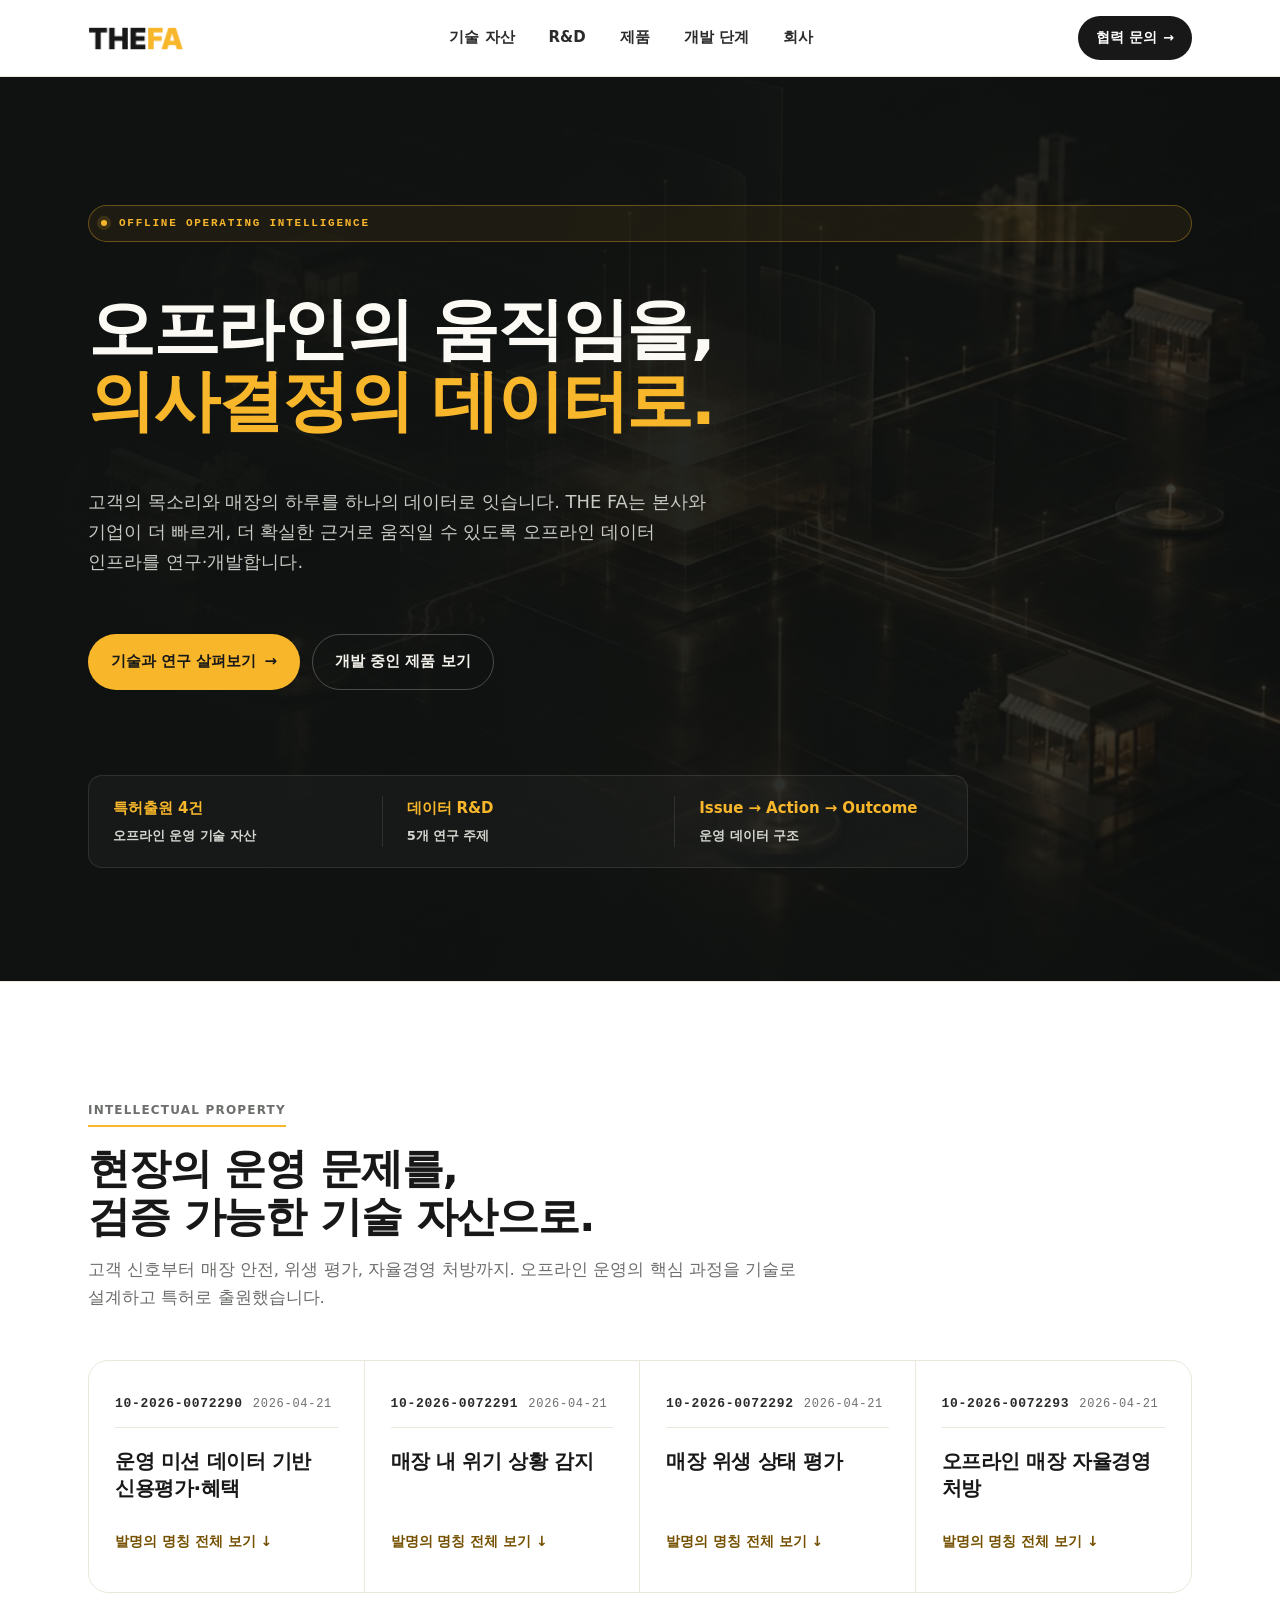
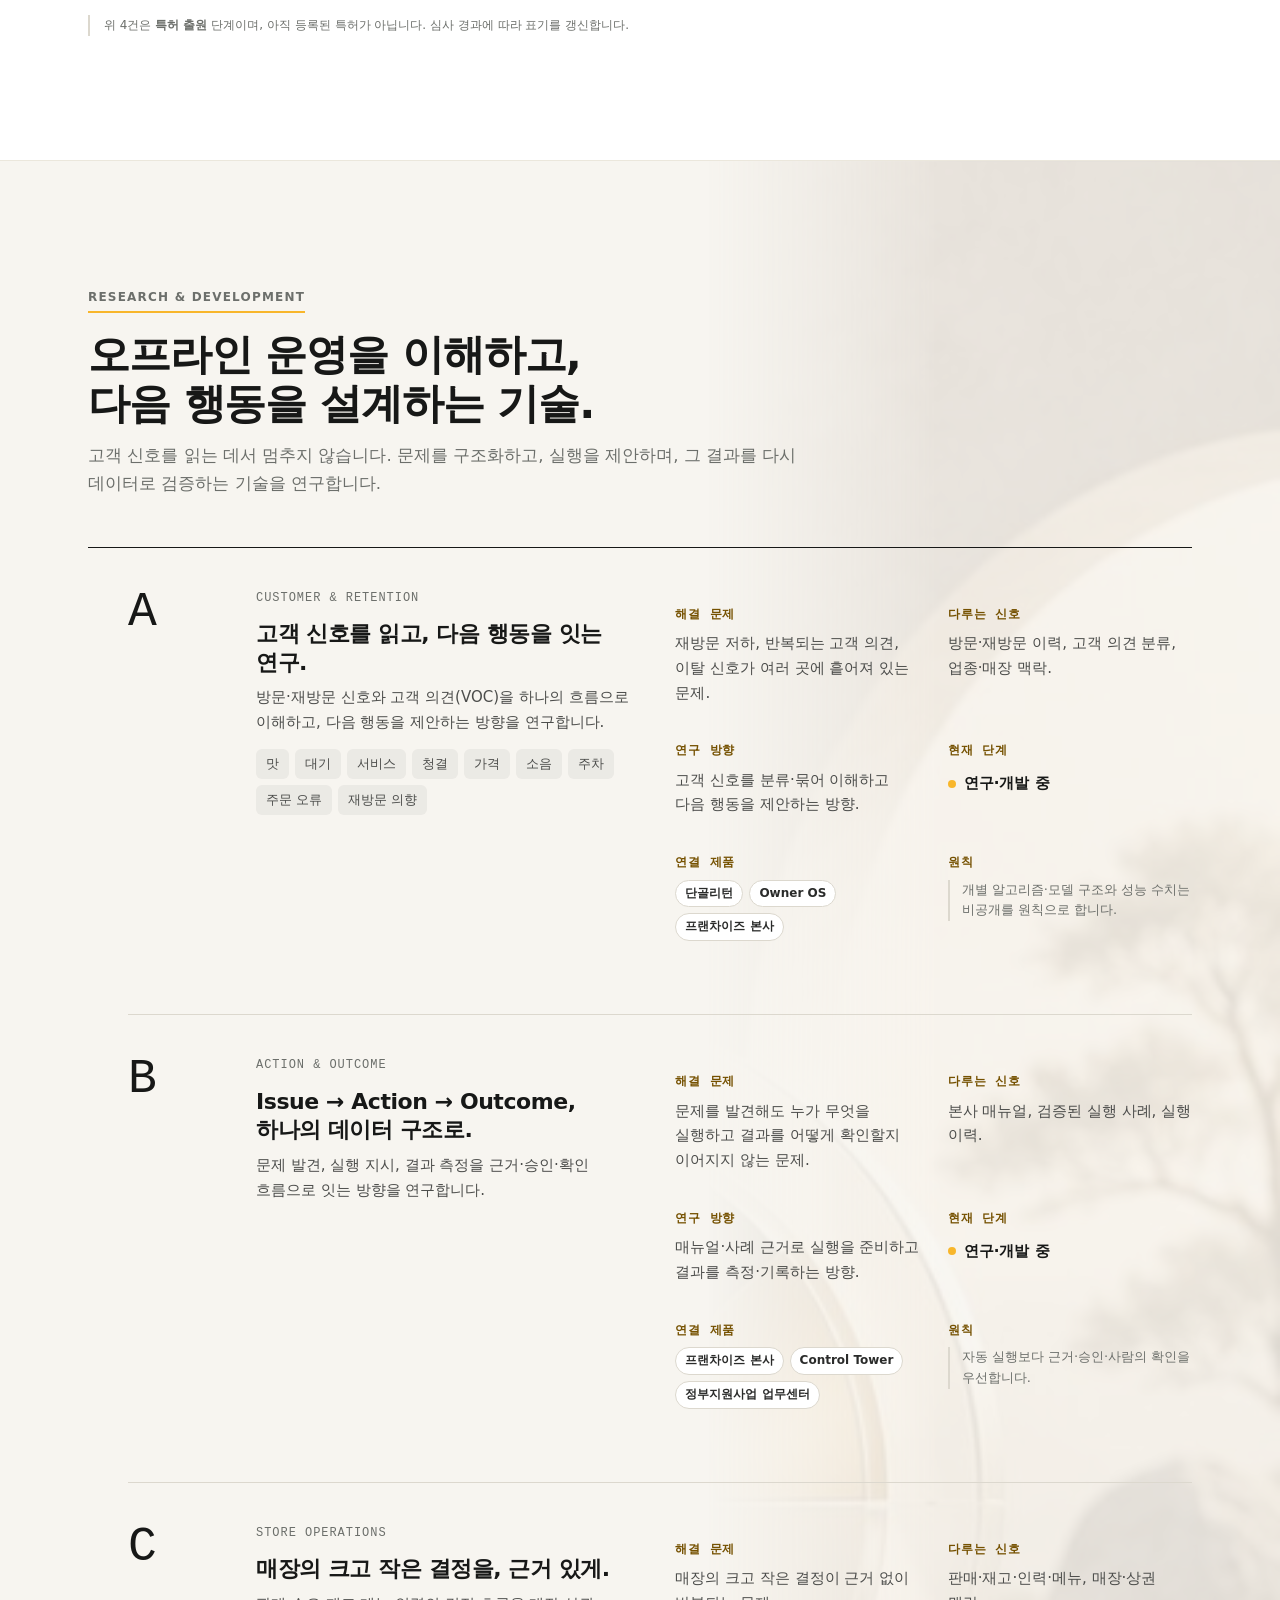
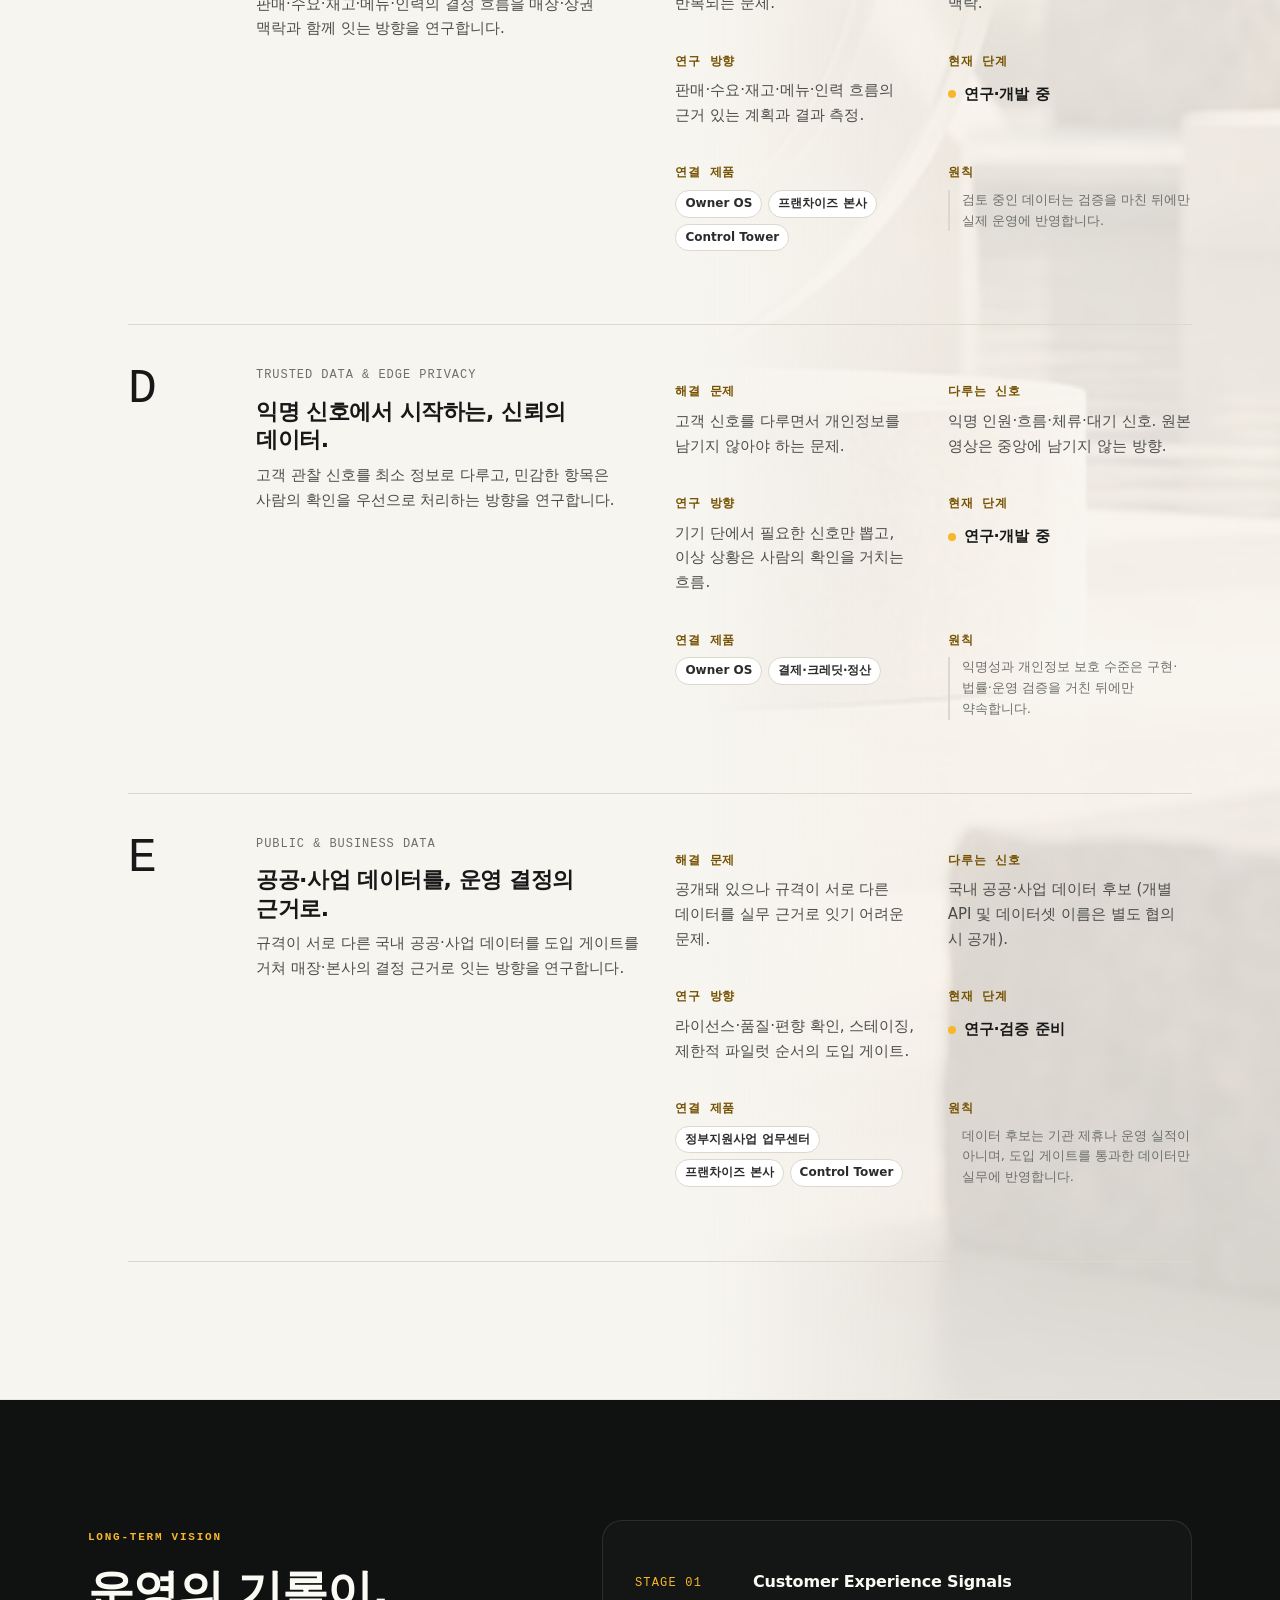
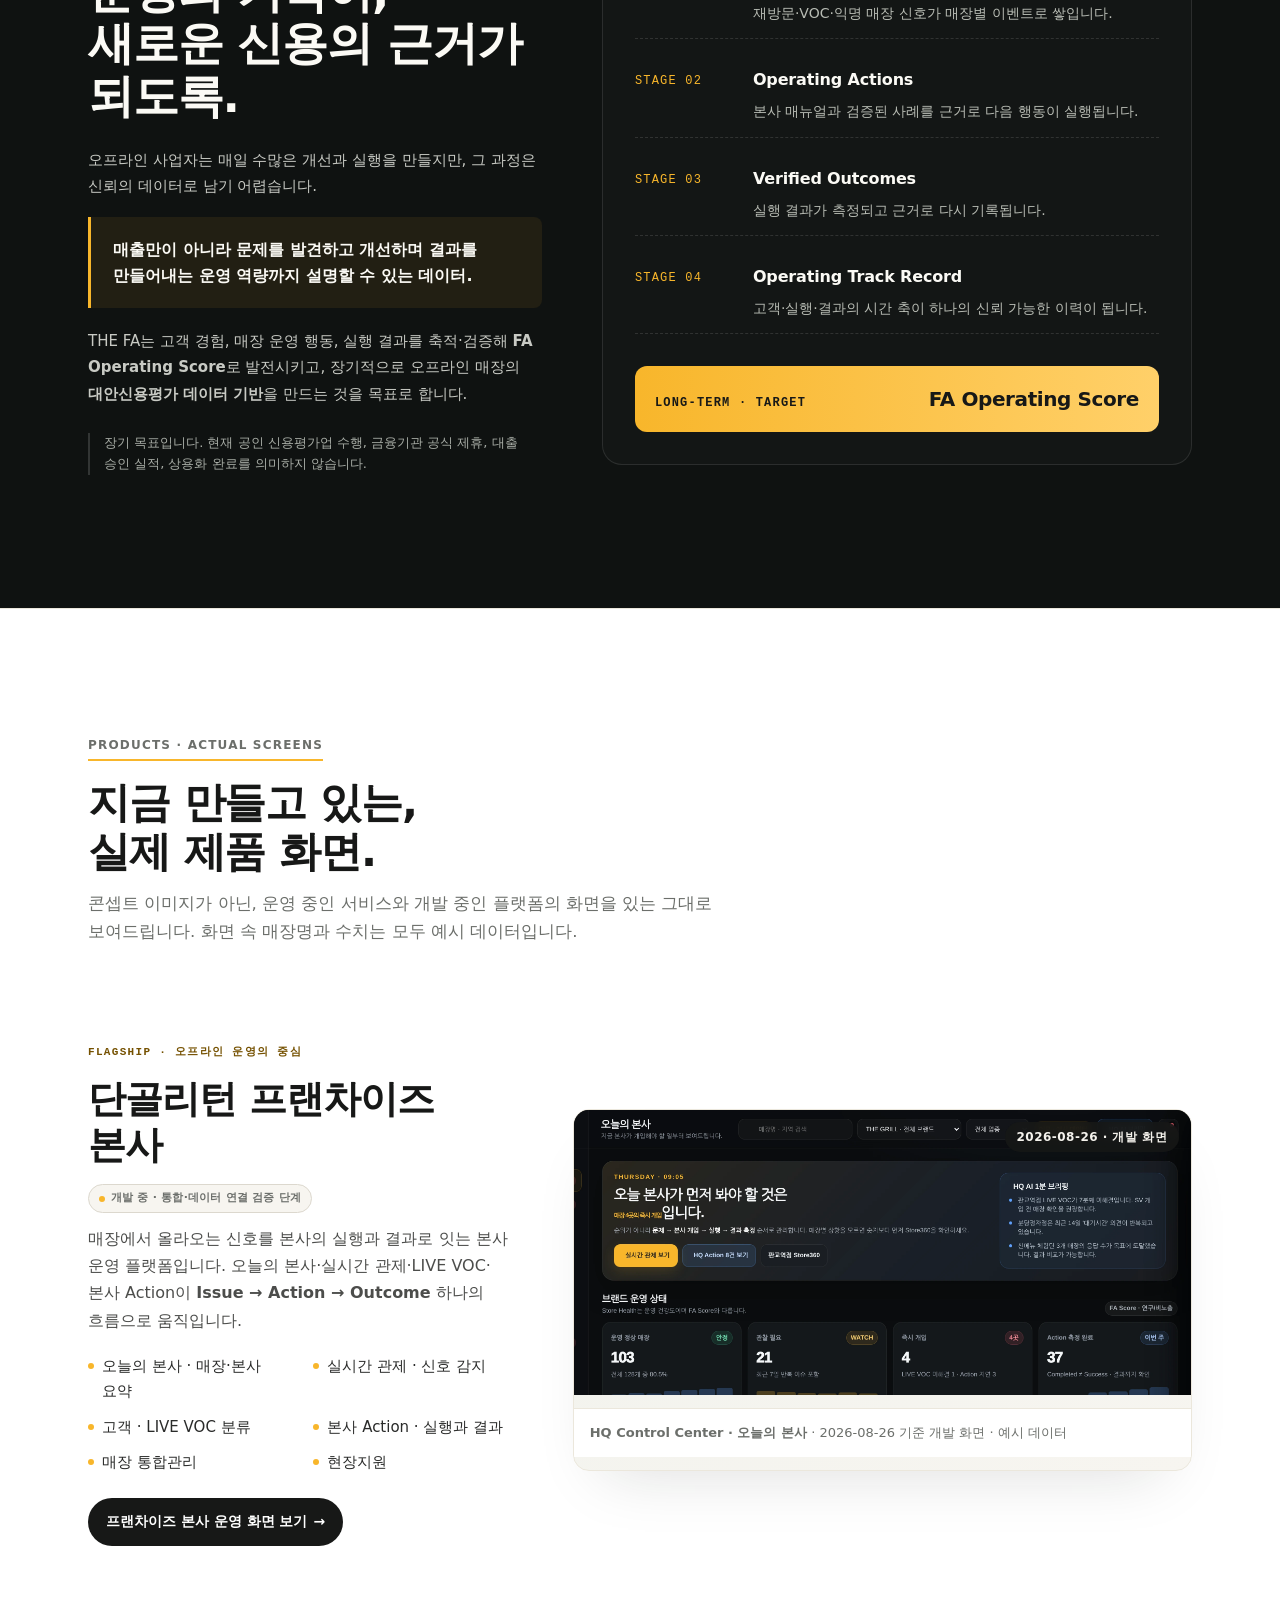
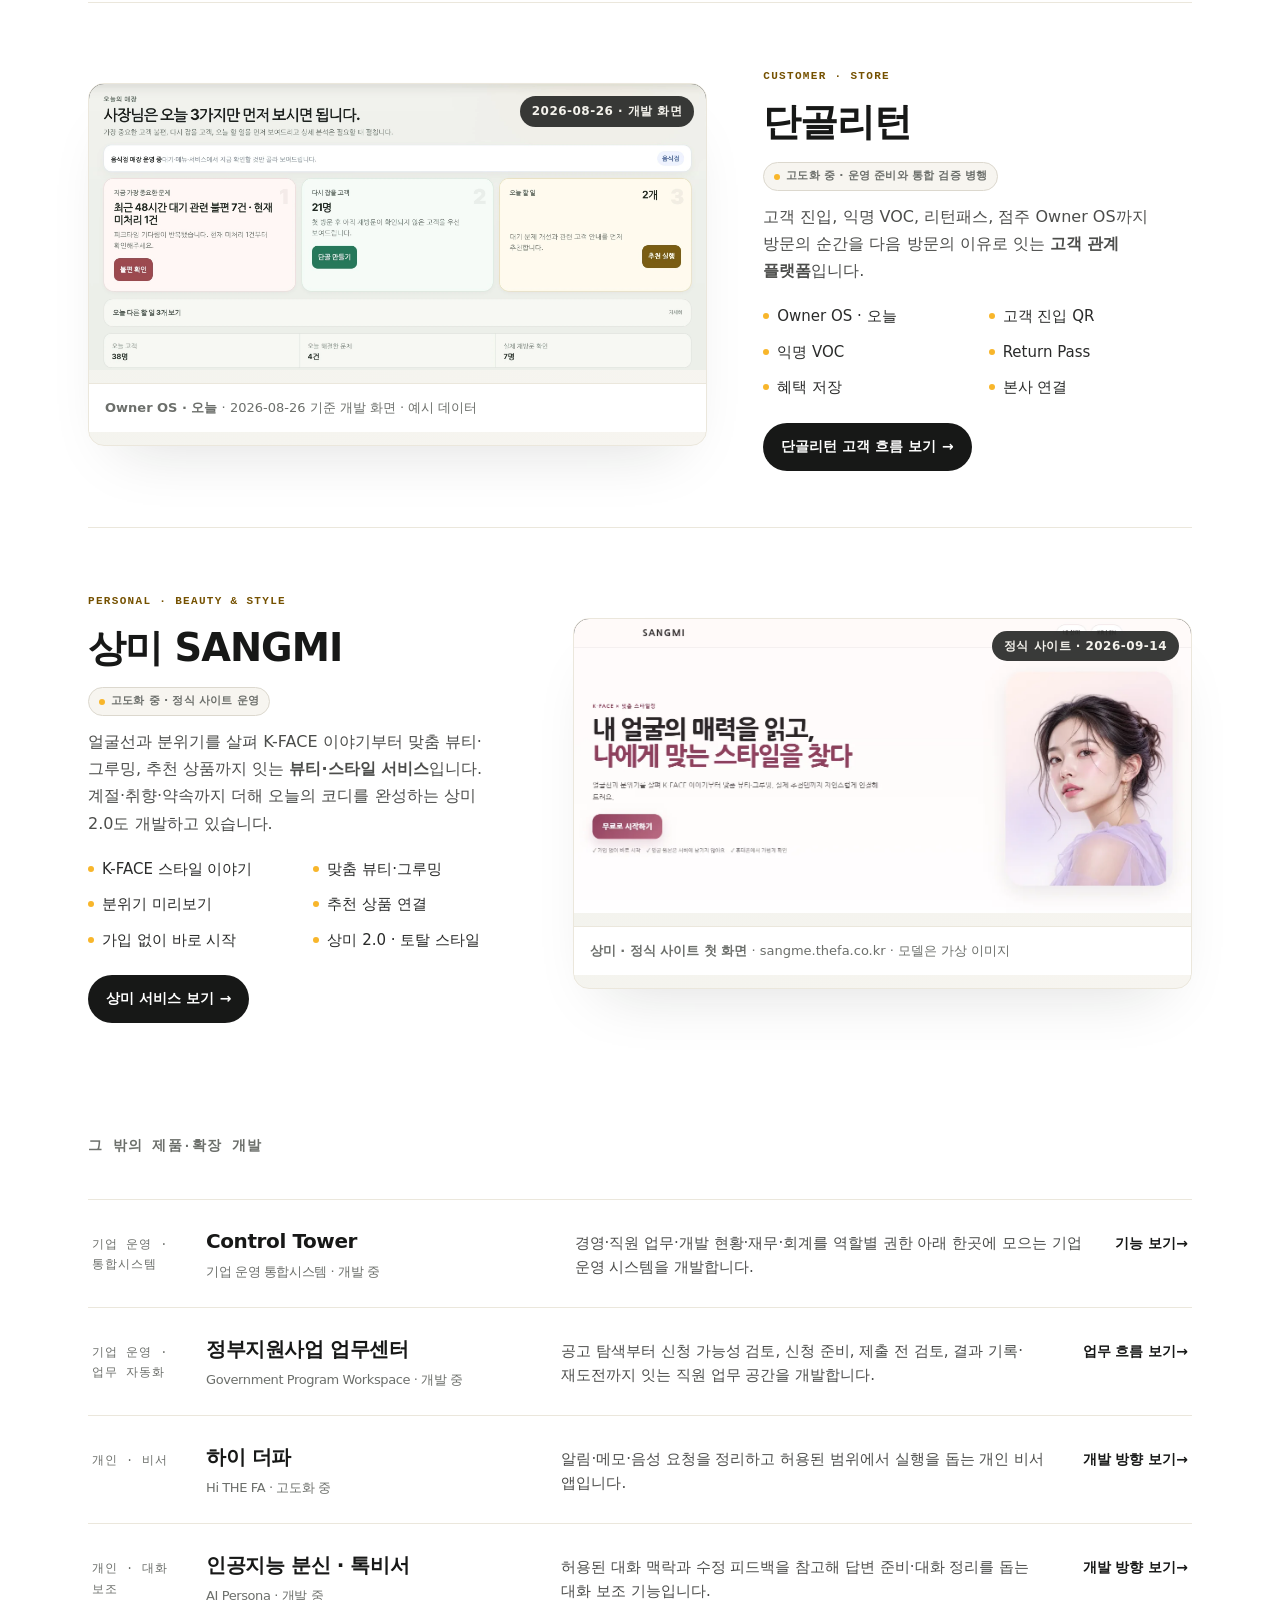
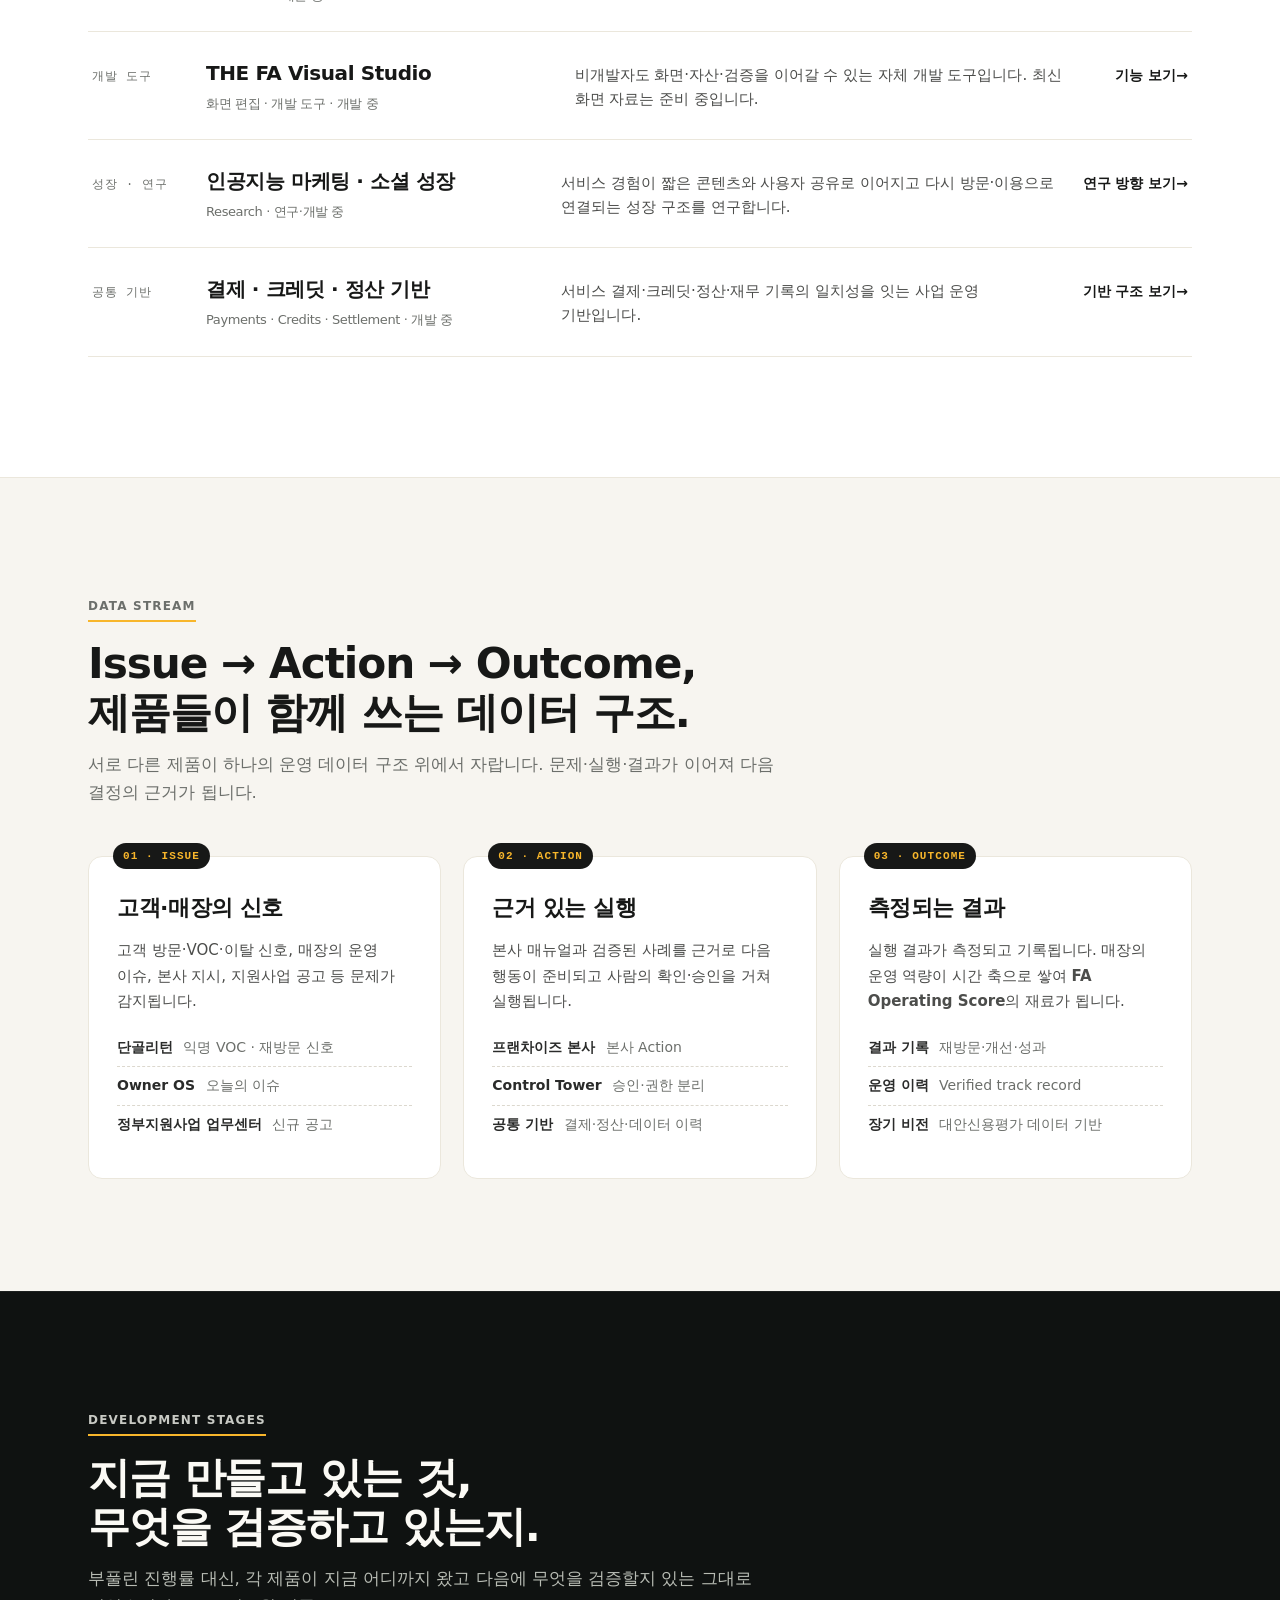
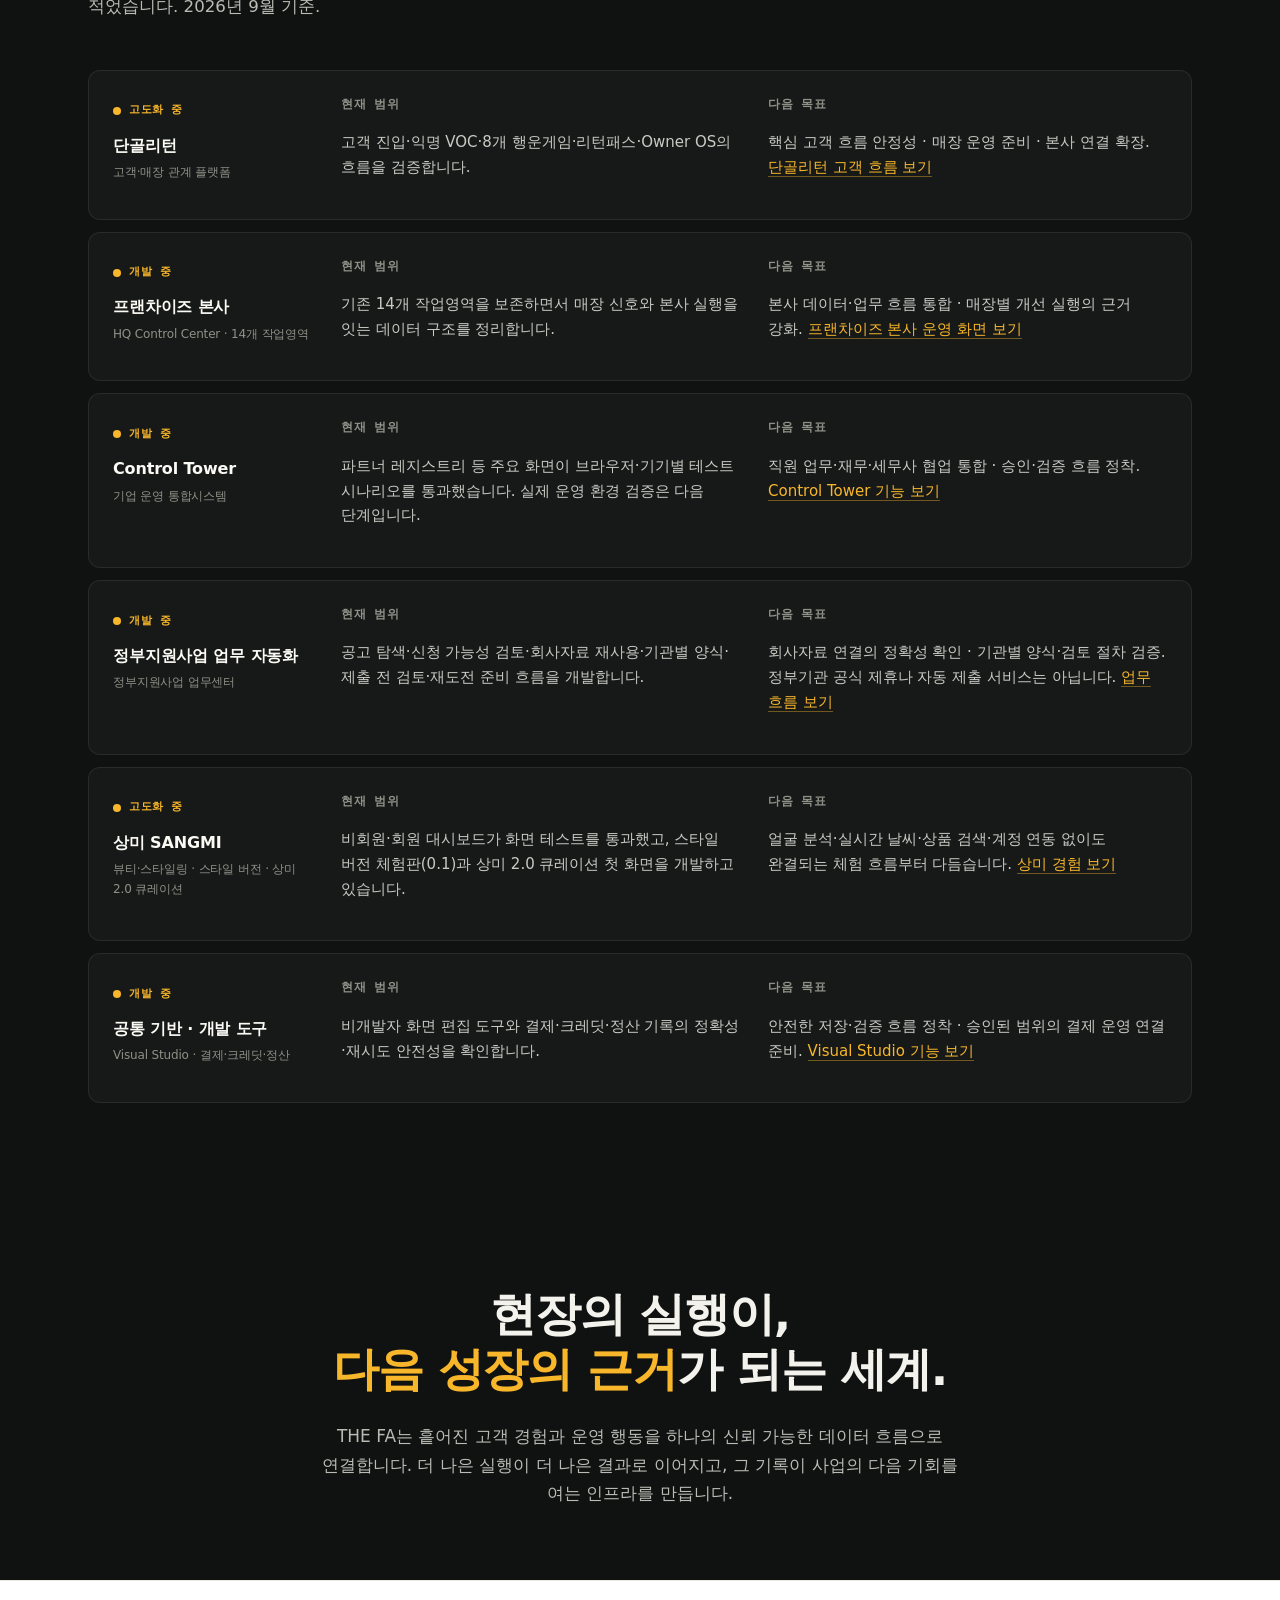
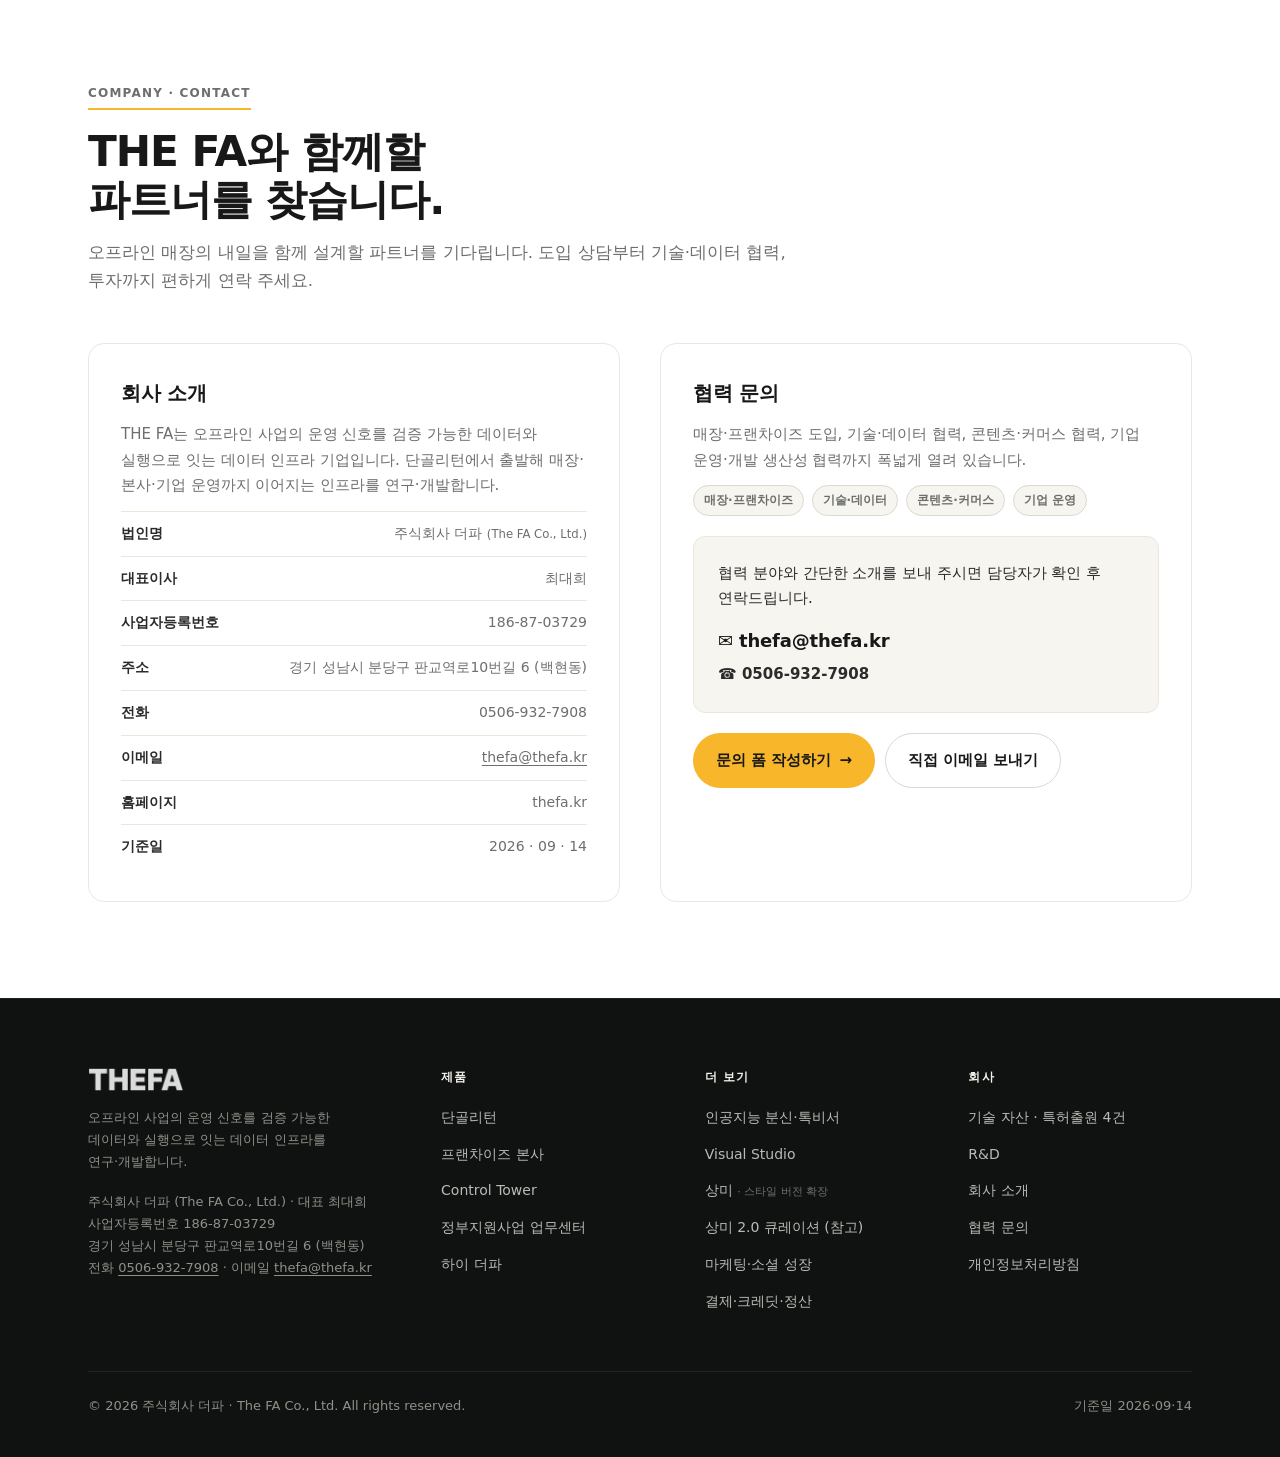
==== commit 4c98340f: "히어로 3칸 정리, 메인에 상미 소개 배치, 상미 페이지 실제 사이트·2.0 시안 화면으로 교체 - 히어로 근거 3칸을 한 줄 균등 배치(모바일은 세로) - 메인 제품 스포트라이트" ====
--- a/index.html
+++ b/index.html
@@ -19,7 +19,7 @@
 <meta property="og:description" content="고객 신호, 매장 운영 행동, 본사 실행, 결과를 하나의 데이터 흐름으로. AI·데이터 인프라 기업 THE FA."/>
 <meta property="og:type" content="website"/>
 <title>THE FA — 오프라인의 움직임을, 의사결정의 데이터로.</title>
-<link rel="stylesheet" href="styles.css?v=4a"/>
+<link rel="stylesheet" href="styles.css?v=5"/>
 <link rel="icon" href="assets/approved/thefa-logo.png"/>
 <script type="application/ld+json">{"@context": "https://schema.org", "@type": "Organization", "name": "주식회사 더파", "alternateName": ["THE FA", "The FA Co., Ltd."], "url": "https://thefa.kr/", "logo": "https://thefa.kr/assets/approved/thefa-logo.png", "email": "thefa@thefa.kr", "telephone": "+82-506-932-7908", "address": {"@type": "PostalAddress", "streetAddress": "판교역로10번길 6 (백현동)", "addressLocality": "성남시 분당구", "addressRegion": "경기도", "addressCountry": "KR"}}</script>
 </head>
@@ -306,7 +306,7 @@
       <span class="section-eyebrow">PRODUCTS · ACTUAL SCREENS</span>
       <h2 id="products-title">지금 만들고 있는,<br/>실제 제품 화면.</h2>
       <p class="lede">
-        콘셉트 이미지가 아닌, 개발 중인 핵심 플랫폼의 화면을 있는 그대로 보여드립니다.
+        콘셉트 이미지가 아닌, 운영 중인 서비스와 개발 중인 플랫폼의 화면을 있는 그대로 보여드립니다.
         화면 속 매장명과 수치는 모두 예시 데이터입니다.
       </p>
     </div>
@@ -371,32 +371,33 @@
       </div>
     </article>
 
-    <!-- Spotlight 3 : Control Tower Partner Registry -->
+    <!-- Spotlight 3 : 상미 -->
     <article class="spotlight">
       <div>
-        <span class="spot-eyebrow">ENTERPRISE · OPERATIONS</span>
-        <h3 class="spot-title">Control Tower</h3>
-        <span class="spot-status">개발 중 · 직원 업무·재무·세무사 협업 확장</span>
+        <span class="spot-eyebrow">PERSONAL · BEAUTY &amp; STYLE</span>
+        <h3 class="spot-title">상미 SANGMI</h3>
+        <span class="spot-status">고도화 중 · 정식 사이트 운영</span>
         <p class="spot-summary">
-          경영·직원 업무·개발 현황·재무·회계를 역할별 권한 아래 한곳에 모은 <b>기업 운영 통합시스템</b>입니다.
+          얼굴선과 분위기를 살펴 K-FACE 이야기부터 맞춤 뷰티·그루밍, 추천 상품까지 잇는 <b>뷰티·스타일 서비스</b>입니다.
+          계절·취향·약속까지 더해 오늘의 코디를 완성하는 상미 2.0도 개발하고 있습니다.
         </p>
         <ul class="spot-features">
-          <li>파트너 레지스트리</li>
-          <li>회사 운영 현황</li>
-          <li>직원별 오늘의 업무</li>
-          <li>재무자료 수집·분류</li>
-          <li>세무사 협업 상태</li>
-          <li>권한 분리·승인</li>
-        </ul>
-        <a class="spot-cta" href="products/control-tower.html">Control Tower 기능 보기</a>
+          <li>K-FACE 스타일 이야기</li>
+          <li>맞춤 뷰티·그루밍</li>
+          <li>분위기 미리보기</li>
+          <li>추천 상품 연결</li>
+          <li>가입 없이 바로 시작</li>
+          <li>상미 2.0 · 토탈 스타일</li>
+        </ul>
+        <a class="spot-cta" href="products/sangmi.html">상미 서비스 보기</a>
       </div>
       <div class="spot-media" data-zoom
-           data-caption="Control Tower · 파트너 레지스트리 (2026-09-08 개발 화면 · 테스트 환경)">
-        <span class="badge">2026-09-08 · 개발 화면</span>
-        <img src="assets/screens/08_control_tower_partner_registry_desktop.webp"
-             alt="Control Tower 파트너 레지스트리 데스크톱 화면."
-             loading="lazy"/>
-        <p class="cap"><b>Control Tower · 파트너 레지스트리</b> · 2026-09-08 개발 화면 · 테스트 환경</p>
+           data-caption="상미 정식 사이트 첫 화면 (sangme.thefa.co.kr · 2026-09-14 기준 · 모델은 가상 이미지)">
+        <span class="badge">정식 사이트 · 2026-09-14</span>
+        <img src="assets/screens/12_sangmi_live_hero.webp"
+             alt="상미 정식 사이트 첫 화면. ‘내 얼굴의 매력을 읽고, 나에게 맞는 스타일을 찾다’ 문구와 모델 이미지가 있습니다."
+             loading="lazy" width="1440" height="687"/>
+        <p class="cap"><b>상미 · 정식 사이트 첫 화면</b> · sangme.thefa.co.kr · 모델은 가상 이미지</p>
       </div>
     </article>
 
@@ -404,6 +405,12 @@
     <h3 style="margin:56px 0 0;font-size:14px;font-weight:800;letter-spacing:.08em;color:var(--muted);text-transform:uppercase;font-family:ui-monospace,SFMono-Regular,Menlo,monospace">그 밖의 제품·확장 개발</h3>
 
     <nav class="product-list-min" aria-label="추가 제품 목록">
+      <a href="products/control-tower.html">
+        <span class="cat">기업 운영 · 통합시스템</span>
+        <span class="name">Control Tower<small>기업 운영 통합시스템 · 개발 중</small></span>
+        <span class="desc">경영·직원 업무·개발 현황·재무·회계를 역할별 권한 아래 한곳에 모으는 기업 운영 시스템을 개발합니다.</span>
+        <span class="go">기능 보기</span>
+      </a>
       <a href="products/gov-workspace.html">
         <span class="cat">기업 운영 · 업무 자동화</span>
         <span class="name">정부지원사업 업무센터<small>Government Program Workspace · 개발 중</small></span>
@@ -427,12 +434,6 @@
         <span class="name">THE FA Visual Studio<small>화면 편집 · 개발 도구 · 개발 중</small></span>
         <span class="desc">비개발자도 화면·자산·검증을 이어갈 수 있는 자체 개발 도구입니다. 최신 화면 자료는 준비 중입니다.</span>
         <span class="go">기능 보기</span>
-      </a>
-      <a href="products/sangmi.html">
-        <span class="cat">개인화 · 뷰티</span>
-        <span class="name">상미 SANGMI<small>Beauty &amp; Style · 고도화 중 · 스타일 버전 확장</small></span>
-        <span class="desc">사진과 사용자가 직접 선택한 정보로 맞춤 뷰티·그루밍과 콘텐츠·상품을 잇는 서비스입니다. 스타일 버전과 상미 2.0 큐레이션은 확장 개발 중입니다.</span>
-        <span class="go">상미 경험 보기</span>
       </a>
       <a href="products/ai-marketing.html">
         <span class="cat">성장 · 연구</span>
--- a/styles.css
+++ b/styles.css
@@ -924,31 +924,32 @@
   display: flex; gap: 12px; flex-wrap: wrap; margin-bottom: 44px;
 }
 .hero-v2 .proof-strip {
-  display: flex; gap: 24px; flex-wrap: wrap;
-  padding: 20px 24px;
+  display: grid; grid-template-columns: repeat(3, minmax(0, 1fr));
+  padding: 20px 0;
   border: 1px solid rgba(255,255,255,.1);
   background: rgba(255,255,255,.03);
   border-radius: 14px;
-  max-width: 720px;
+  max-width: 880px;
 }
 .hero-v2 .proof-strip li {
   list-style: none;
   color: #d4d7d0; font-size: 13px; font-weight: 600;
   letter-spacing: -.005em;
-  display: flex; align-items: center; gap: 10px;
-  flex: 1 1 auto; min-width: 0;
-}
-.hero-v2 .proof-strip li + li { border-left: 1px solid rgba(255,255,255,.1); padding-left: 24px; }
-.hero-v2 .proof-strip li b { color: var(--gold); font-weight: 800; }
+  display: flex; flex-direction: column; align-items: flex-start; gap: 4px;
+  padding: 0 24px; min-width: 0;
+}
+.hero-v2 .proof-strip li + li { border-left: 1px solid rgba(255,255,255,.1); }
+.hero-v2 .proof-strip li b { color: var(--gold); font-weight: 800; font-size: 15px; }
 @media (max-width: 900px) {
   .hero-v2 { padding: 72px 0 56px; }
   .hero-v2::before { background-position: 70% center; opacity: .18; }
   .hero-v2 h1 { font-size: clamp(34px, 8vw, 48px); margin: 20px 0 20px; }
   .hero-v2 .lead { font-size: 16px; line-height: 1.7; }
   .hero-v2 .cta-row { margin-bottom: 30px; }
-  .hero-v2 .proof-strip { padding: 14px 16px; gap: 12px; }
-  .hero-v2 .proof-strip li + li { border-left: 0; padding-left: 0; padding-top: 10px; border-top: 1px solid rgba(255,255,255,.1); }
-  .hero-v2 .proof-strip li { flex-basis: 100%; font-size: 14px; }
+  .hero-v2 .proof-strip { grid-template-columns: 1fr; padding: 14px 16px; gap: 10px; }
+  .hero-v2 .proof-strip li { flex-direction: row; align-items: center; gap: 10px; padding: 0; font-size: 14px; }
+  .hero-v2 .proof-strip li + li { border-left: 0; padding-top: 10px; border-top: 1px solid rgba(255,255,255,.1); }
+  .hero-v2 .proof-strip li b { font-size: 14px; }
   .hero-v2 .eyebrow { font-size: 10px; letter-spacing: .12em; }
 }
 @media (max-width: 420px) {
@@ -1473,3 +1474,13 @@
 }
 
 /* Cursor hint on zoomable elements handled inline in JS */
+
+/* ---------- 상미 스타일 버전 섹션 ---------- */
+.style-ext-grid { display: grid; grid-template-columns: minmax(0, 1.25fr) minmax(0, 1fr); gap: 56px; align-items: start; }
+.style-shots { display: grid; grid-template-columns: repeat(2, minmax(0, 1fr)); gap: 14px; }
+.style-shots figure { margin: 0; background: #fff; border: 1px solid var(--line-2); border-radius: 14px; overflow: hidden; cursor: zoom-in; }
+.style-shots img { display: block; width: 100%; aspect-ratio: 4 / 3; object-fit: cover; object-position: top; }
+.style-shots figcaption { padding: 10px 14px; font-size: 12px; color: var(--muted); }
+.style-shots figcaption b { color: var(--ink-2); font-size: 13px; display: block; margin-bottom: 2px; }
+@media (max-width: 900px) { .style-ext-grid { grid-template-columns: 1fr; gap: 32px; } }
+@media (max-width: 480px) { .style-shots { grid-template-columns: 1fr; } }
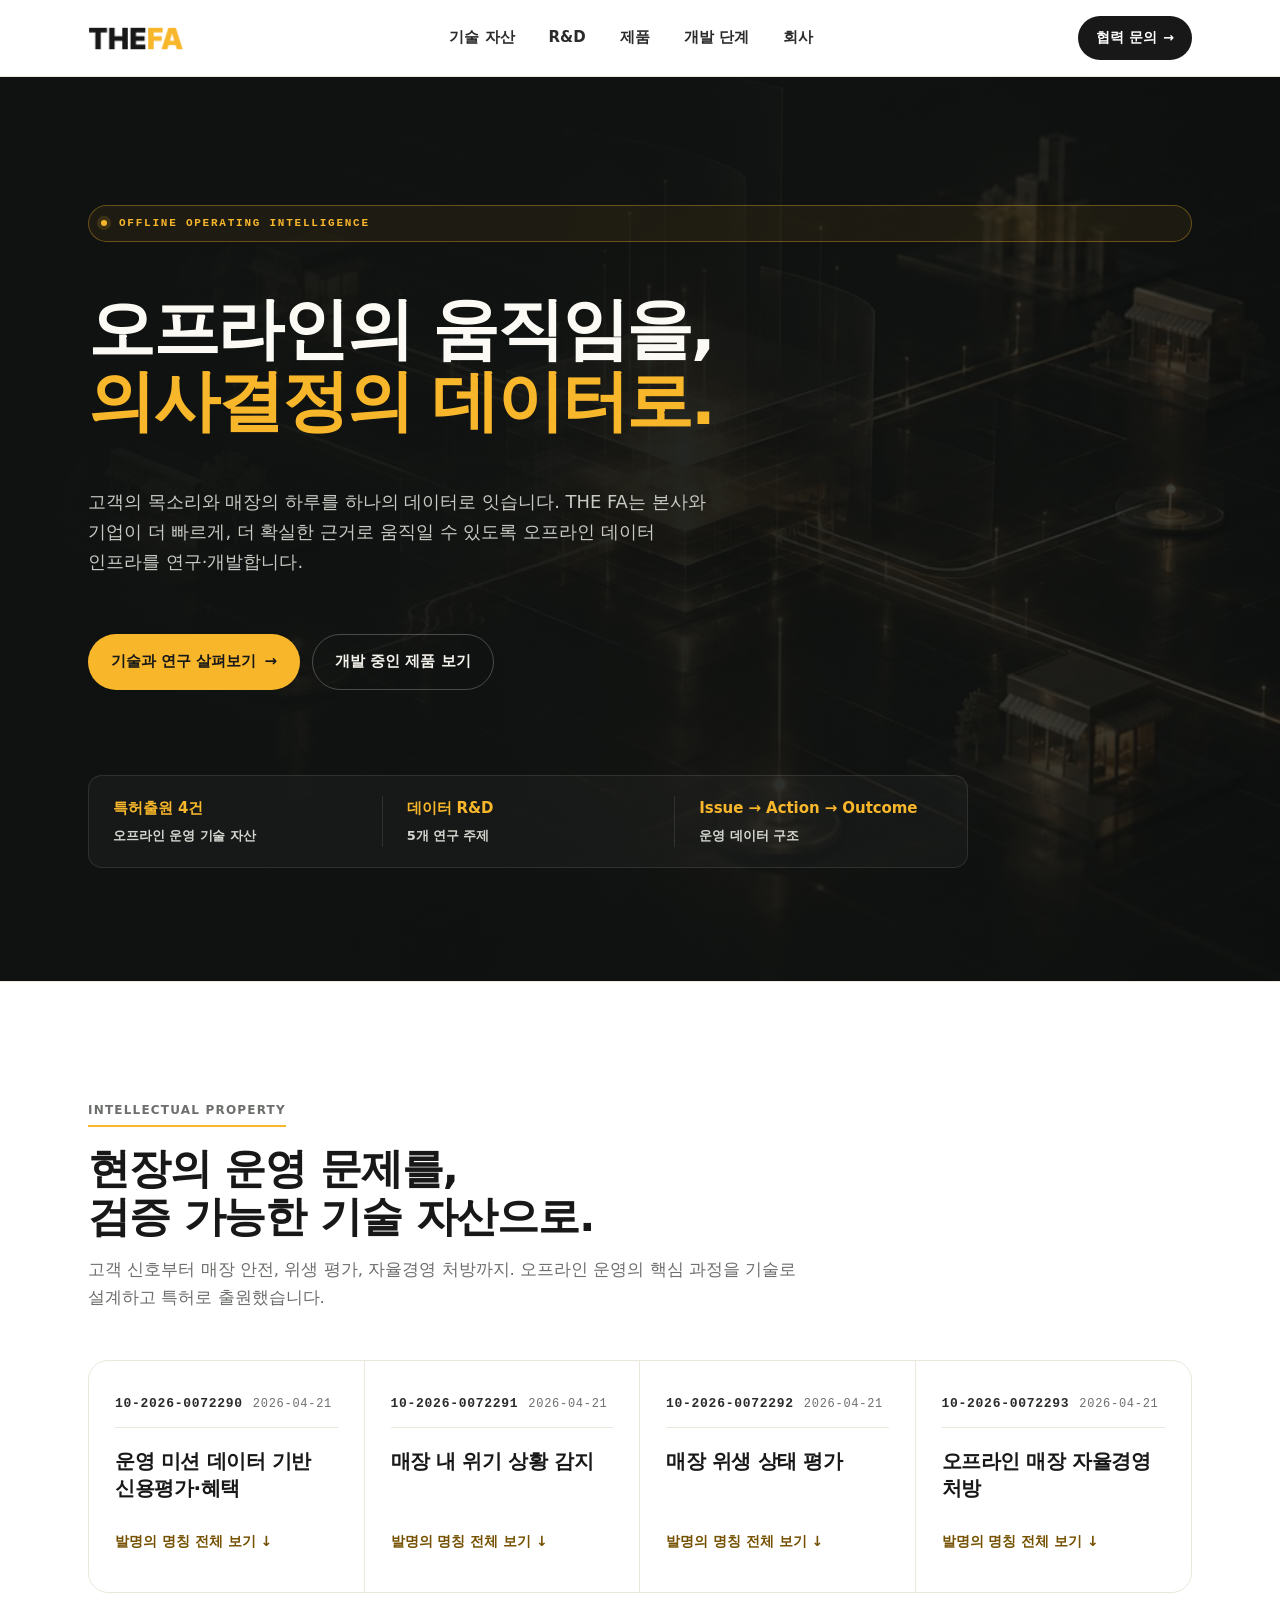
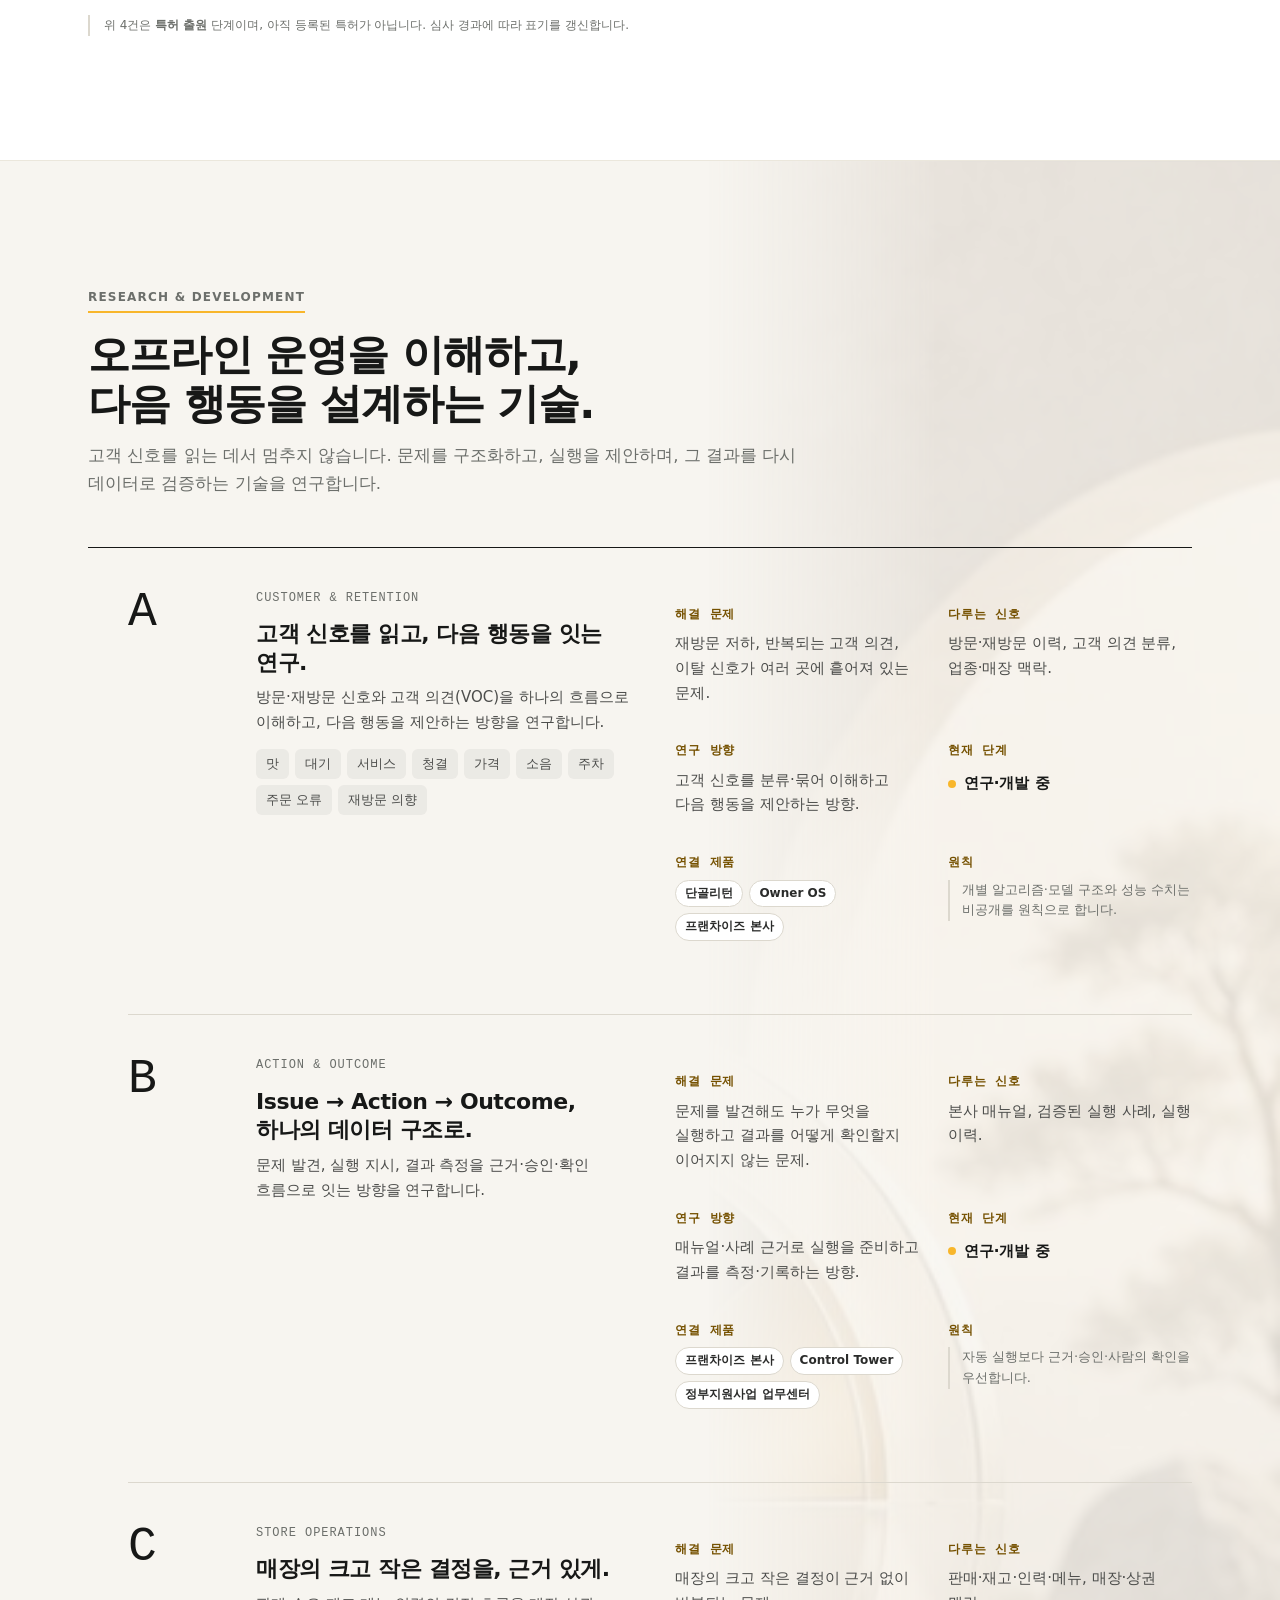
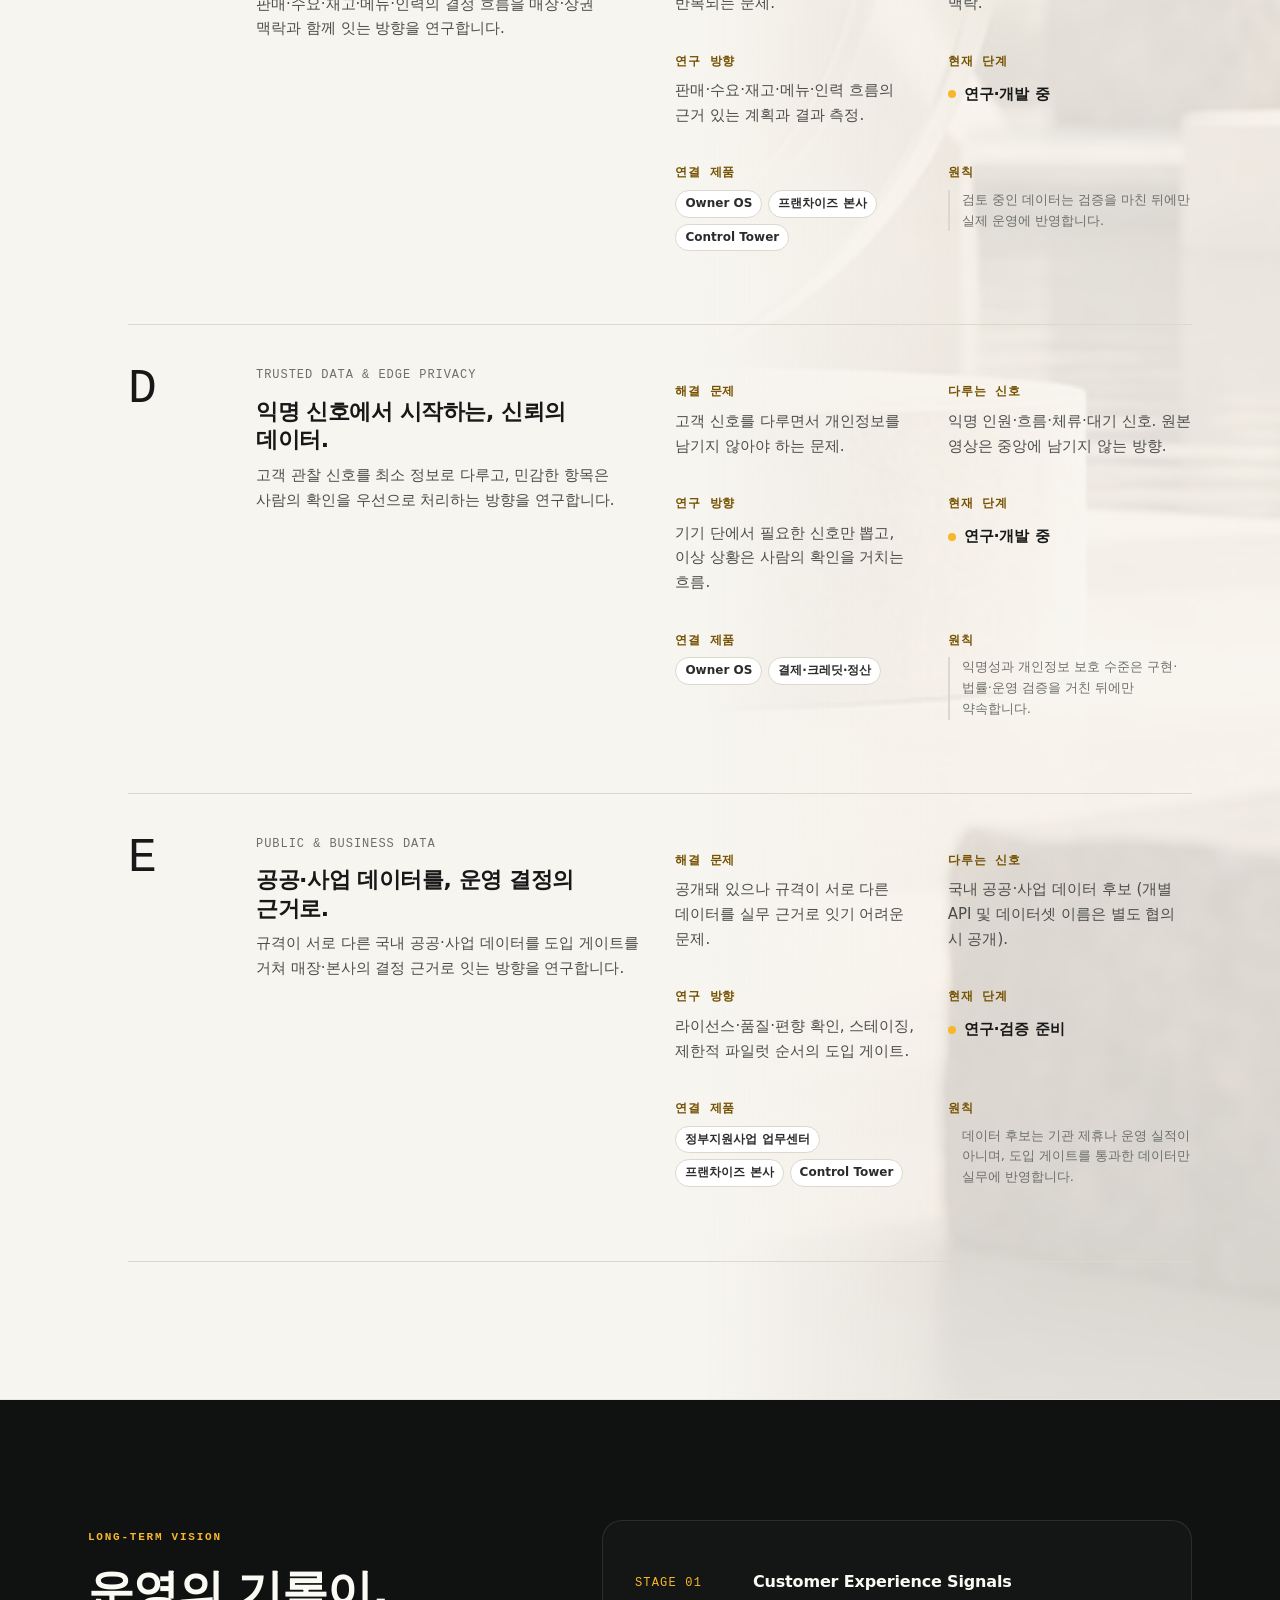
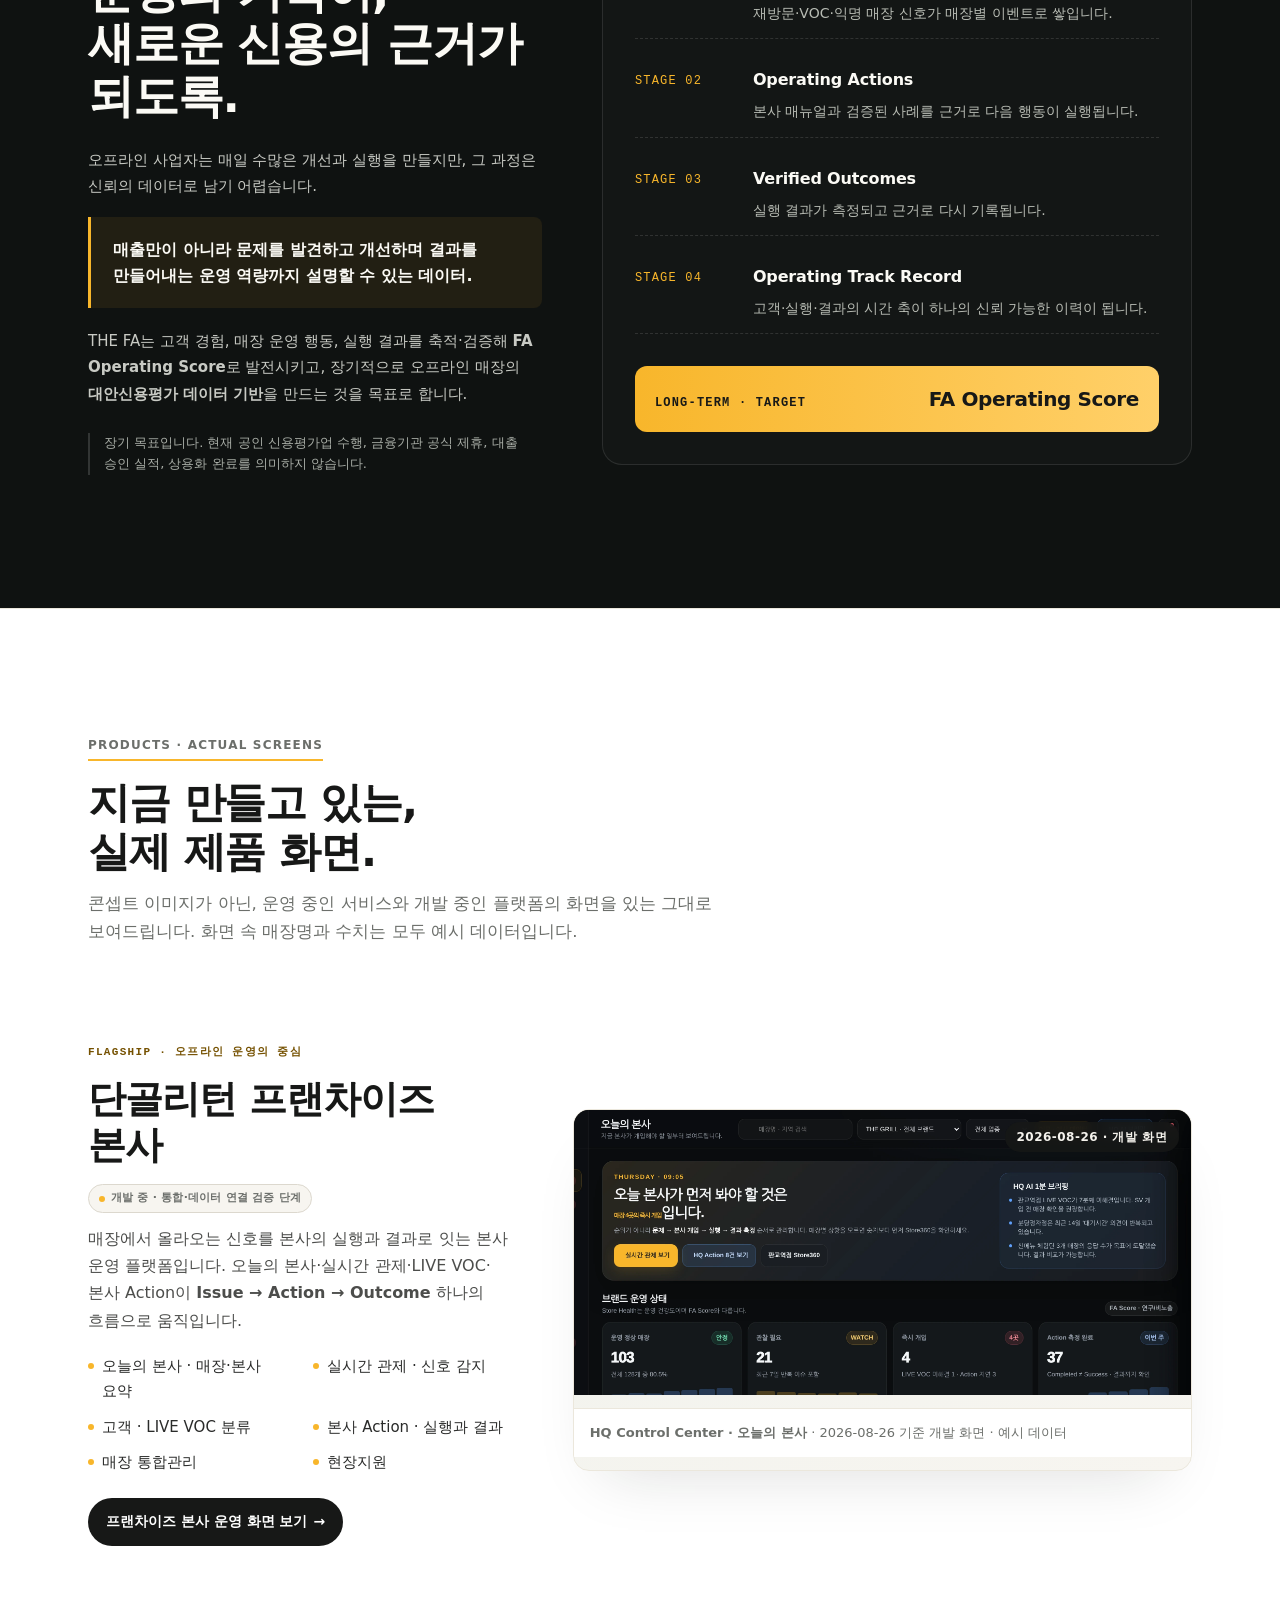
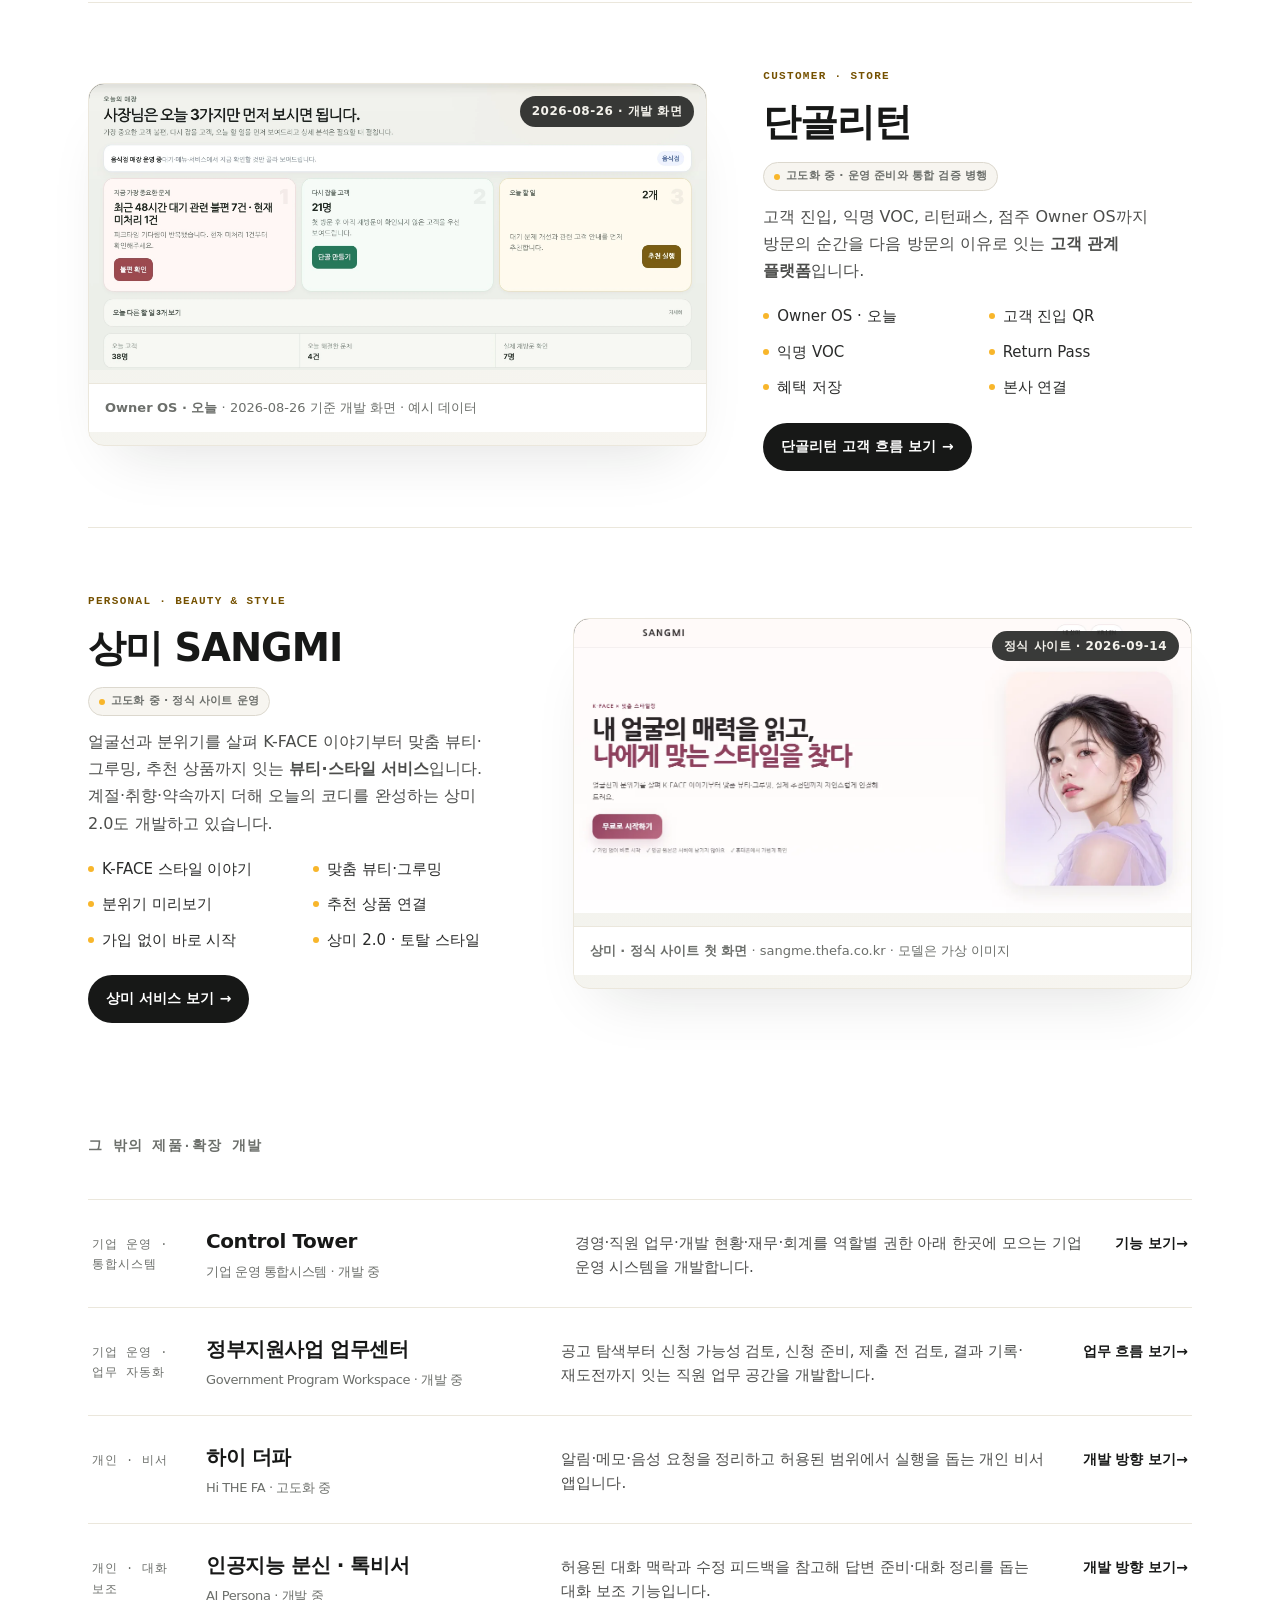
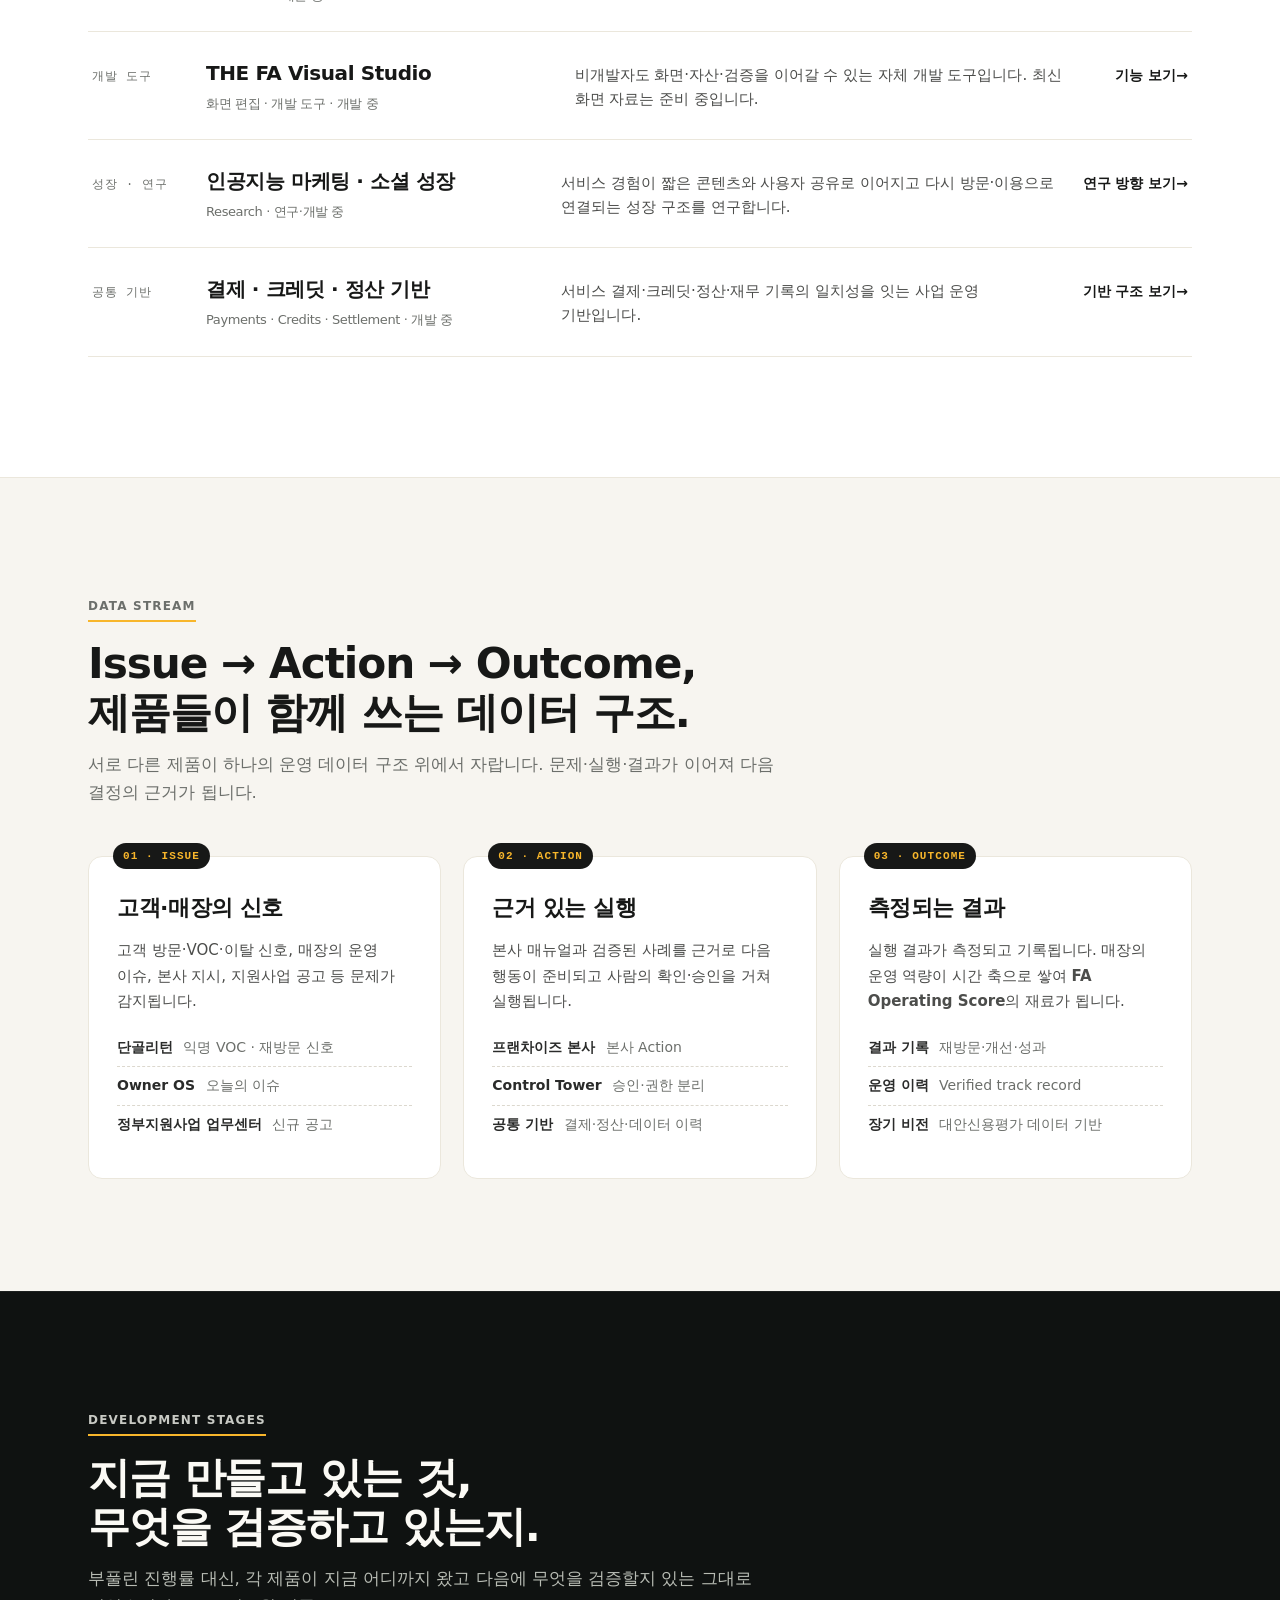
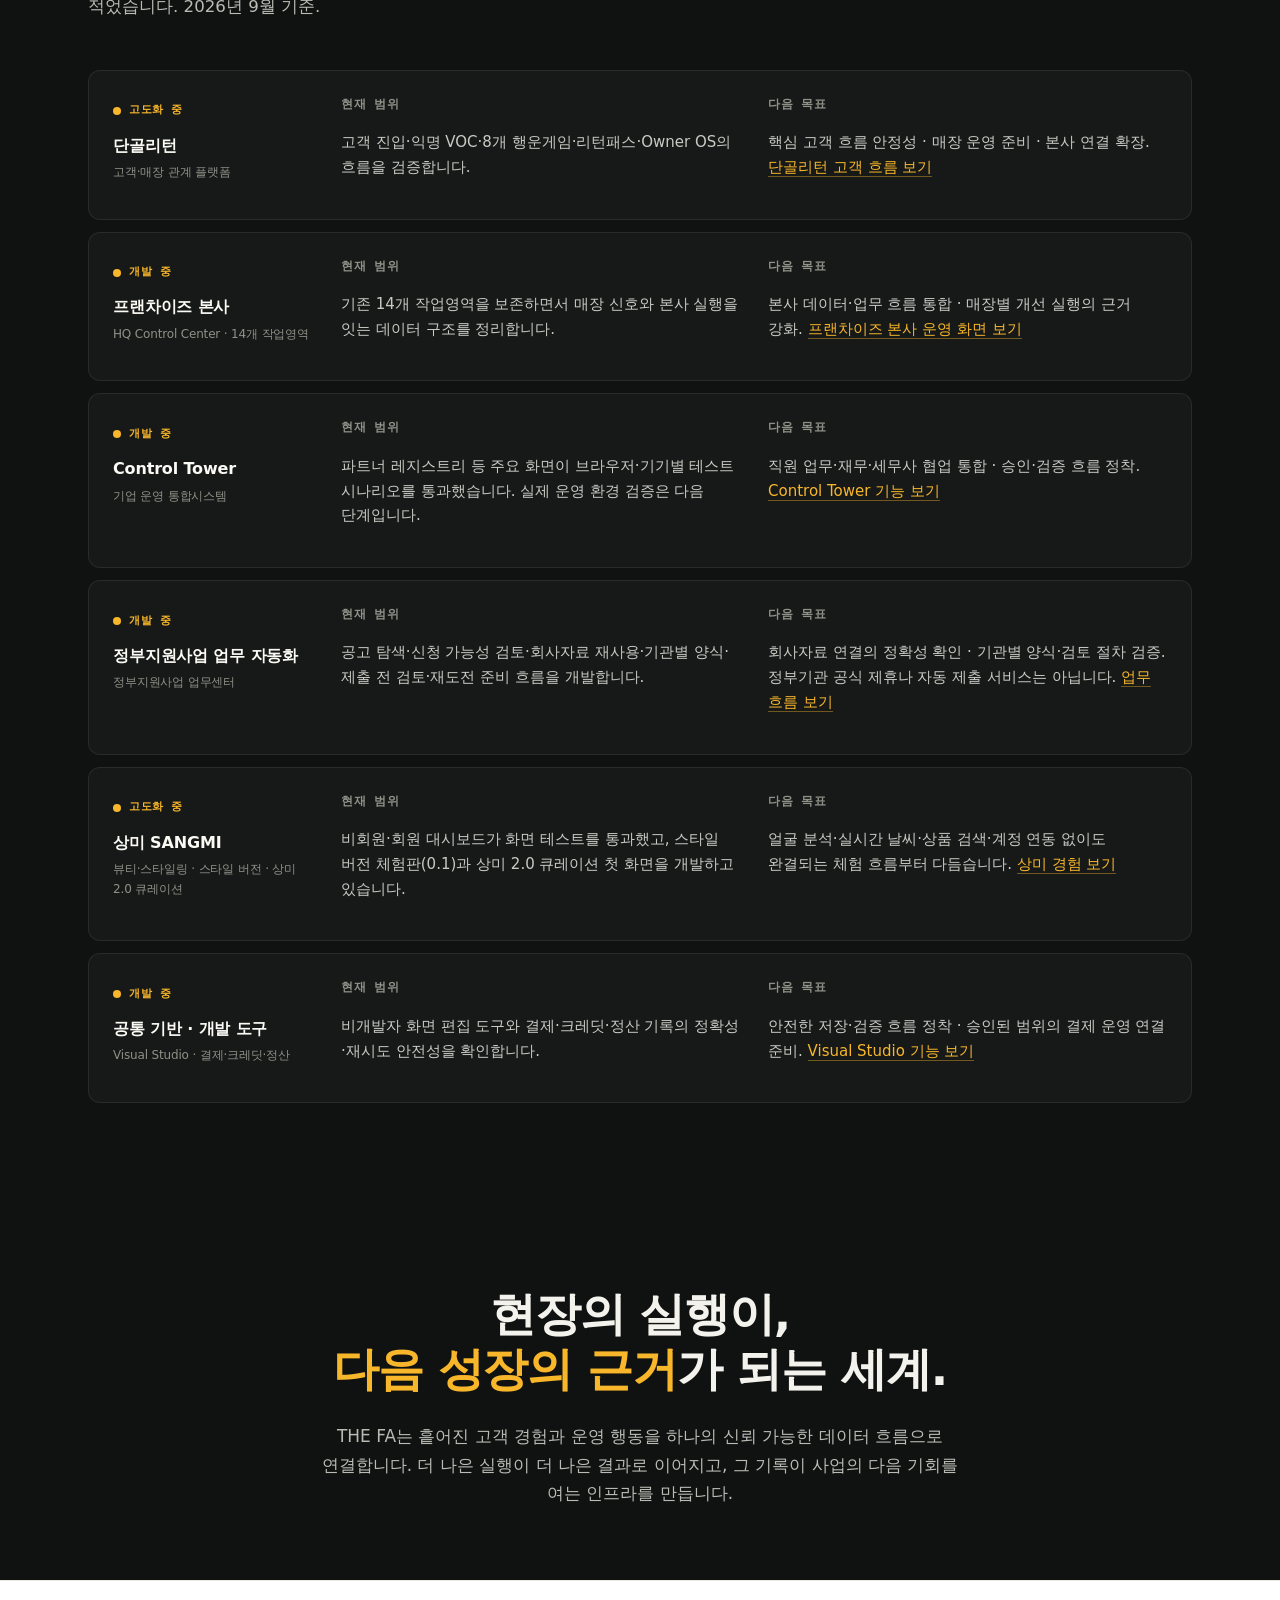
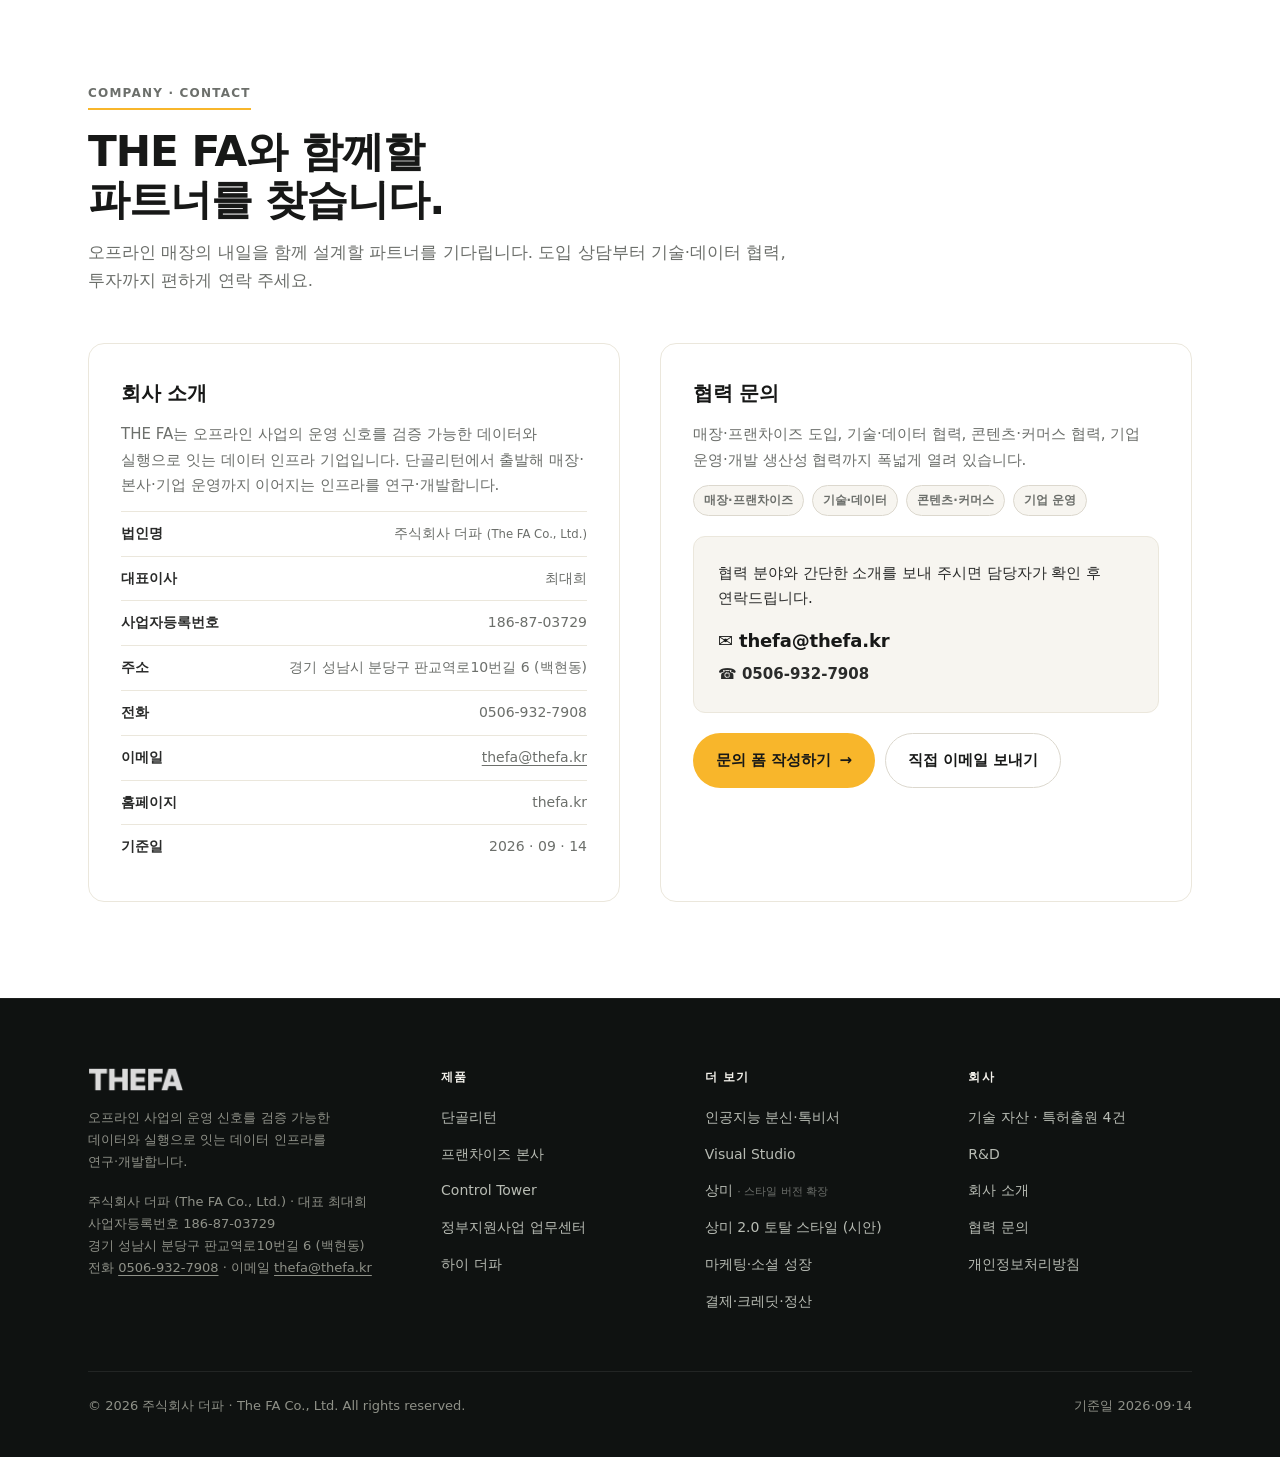
==== commit 2320d635: "상미 2.0 페이지를 시안 1.2 이미지·내용으로 교체 - 스타일 보드 이미지를 시안 1.2 원본으로 교체, 시안 화면 3장 갤러리 추가 - 문구·안내를 시안 1.2 기준으로 갱신" ====
--- a/index.html
+++ b/index.html
@@ -642,7 +642,7 @@
           <li><a href="products/ai-persona.html">인공지능 분신·톡비서</a></li>
           <li><a href="products/visual-studio.html">Visual Studio</a></li>
           <li><a href="products/sangmi.html">상미 <span style="color:var(--muted);font-size:11px">· 스타일 버전 확장</span></a></li>
-          <li><a href="products/sangmi-2.html">상미 2.0 큐레이션 (참고)</a></li>
+          <li><a href="products/sangmi-2.html">상미 2.0 토탈 스타일 (시안)</a></li>
           <li><a href="products/ai-marketing.html">마케팅·소셜 성장</a></li>
           <li><a href="products/payments-finance.html">결제·크레딧·정산</a></li>
         </ul>
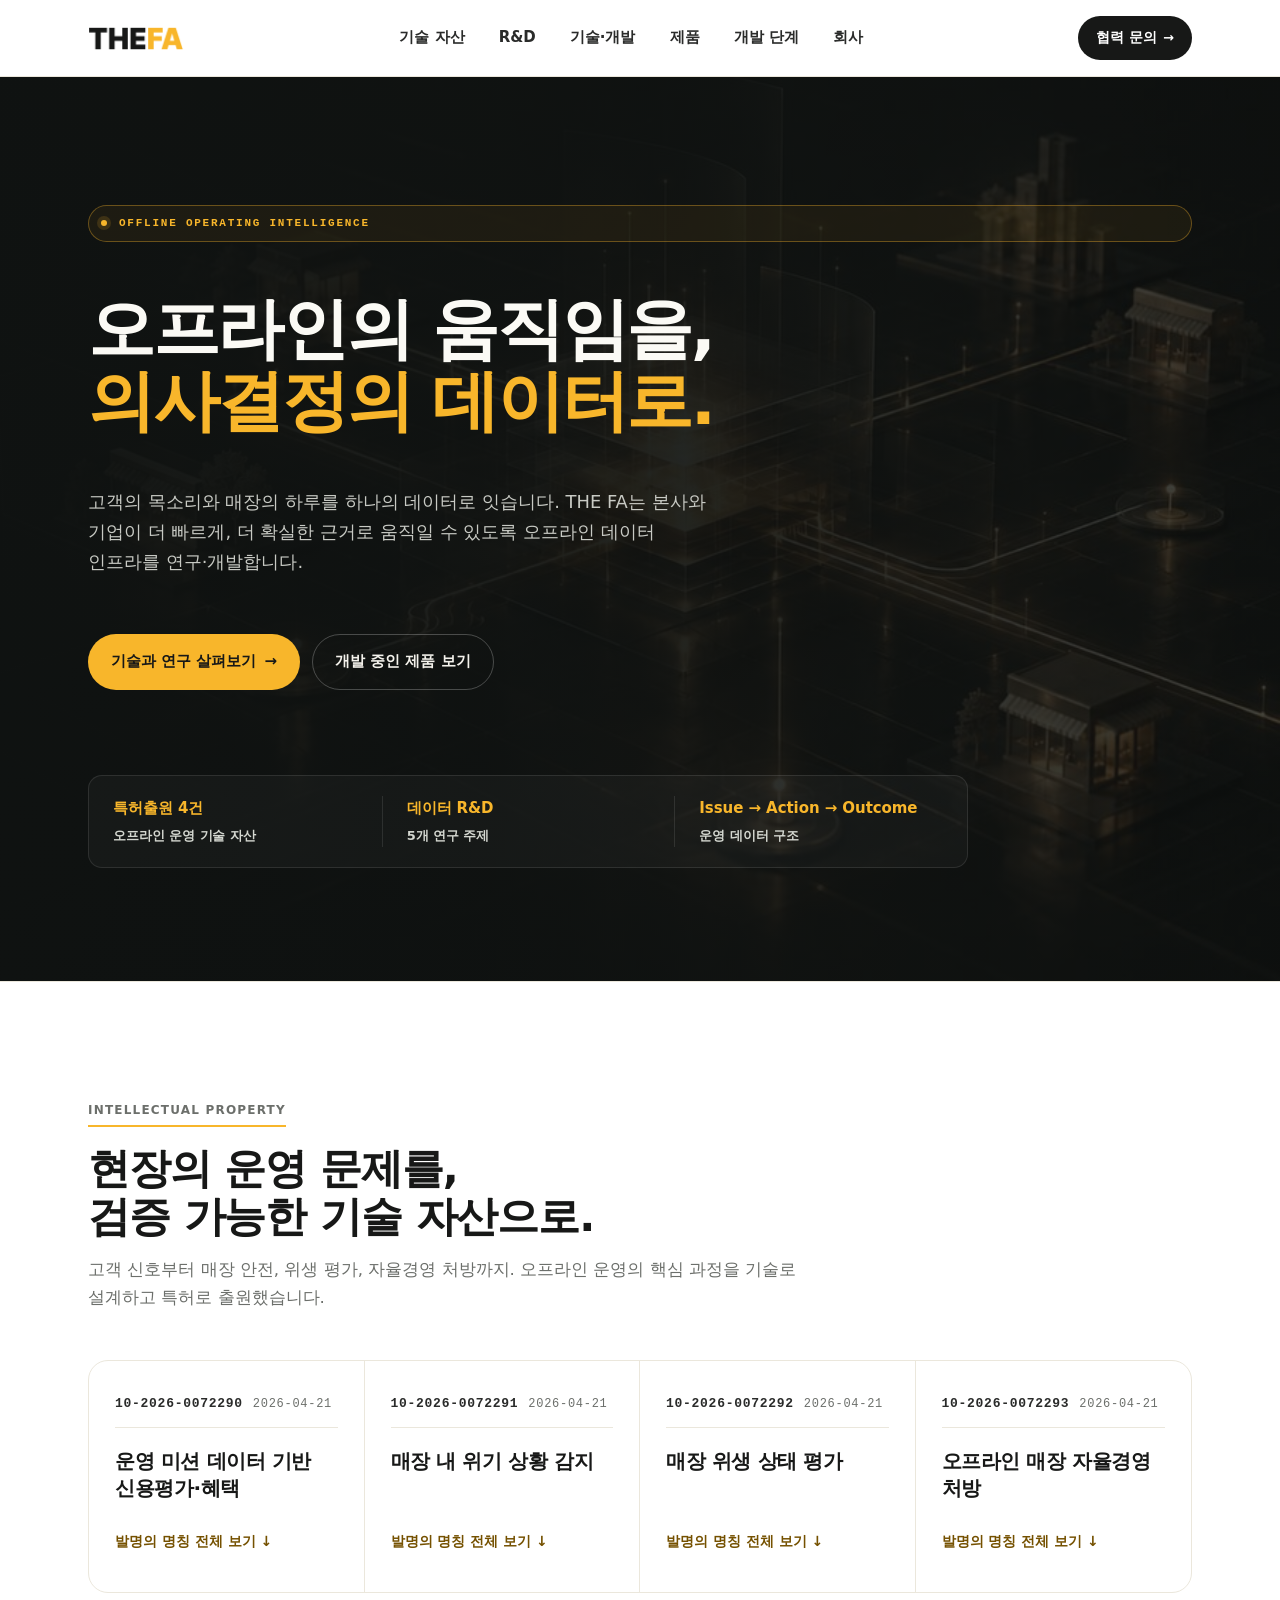
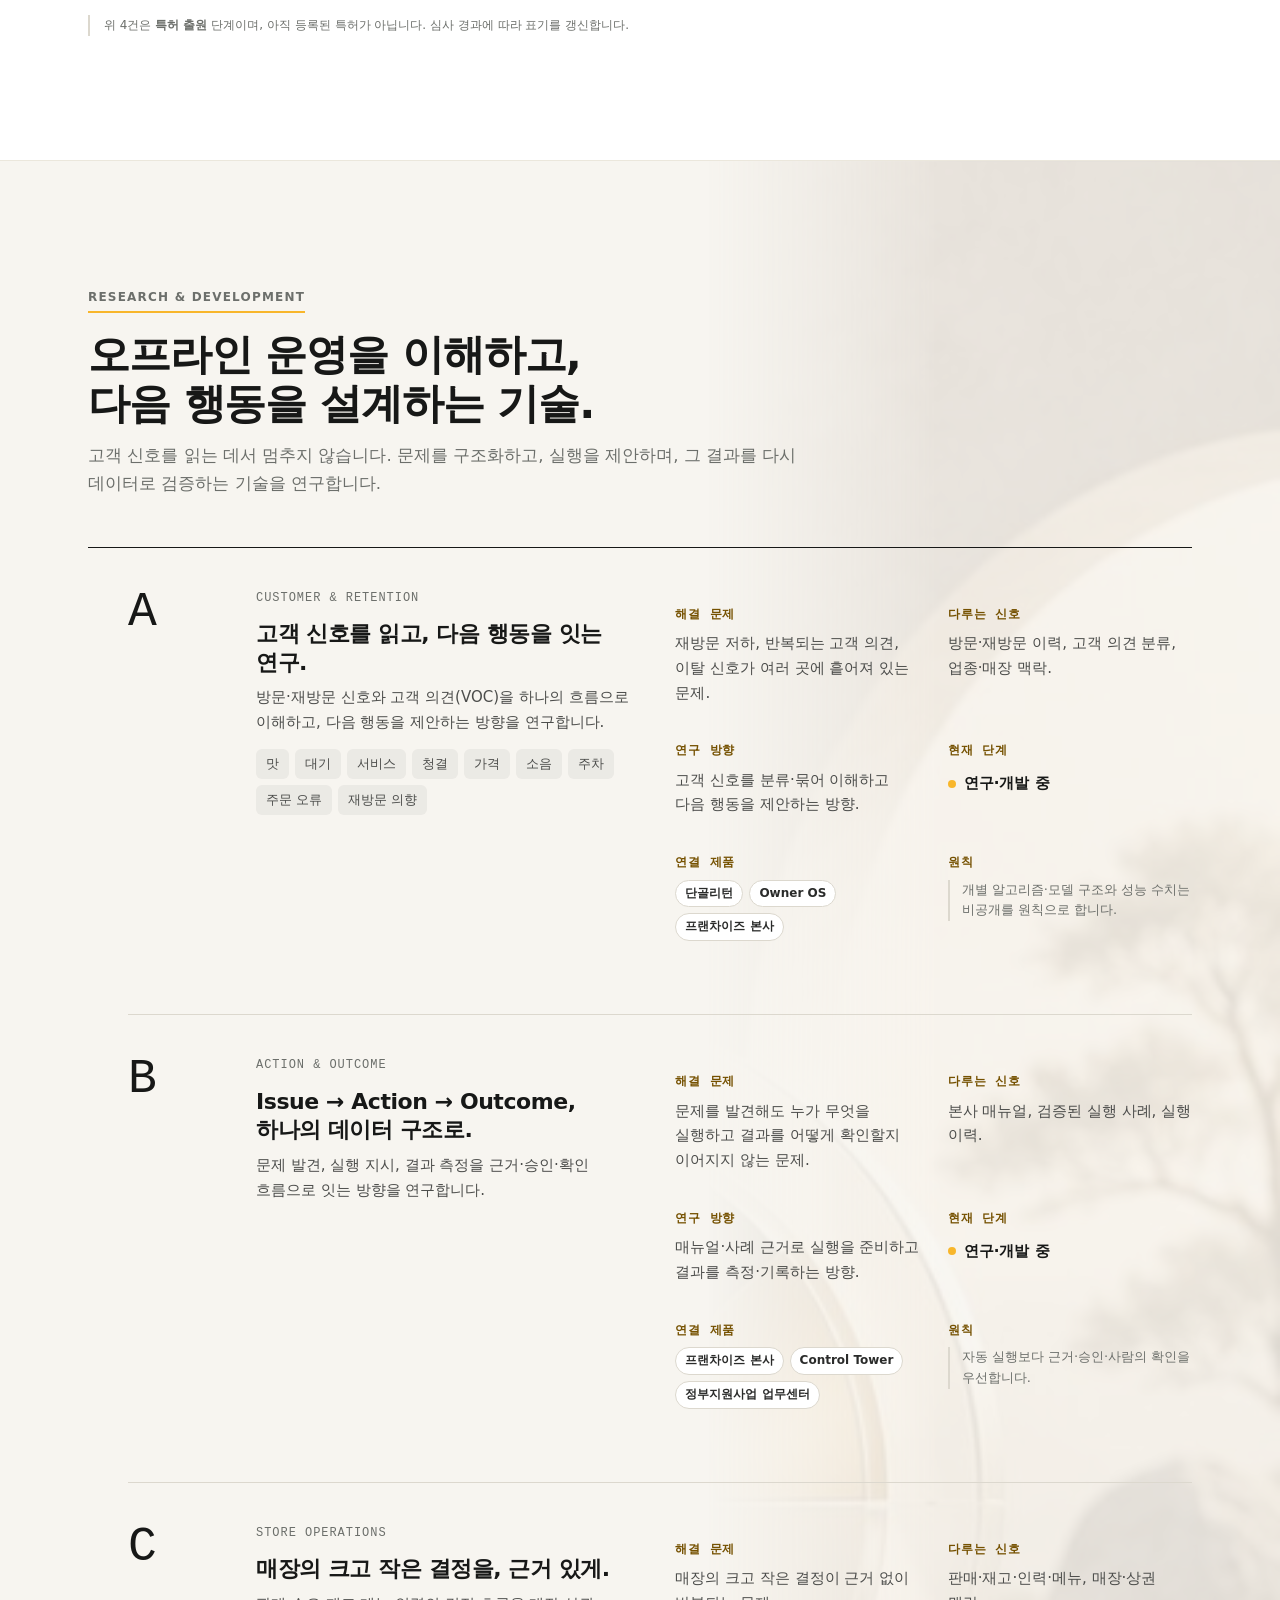
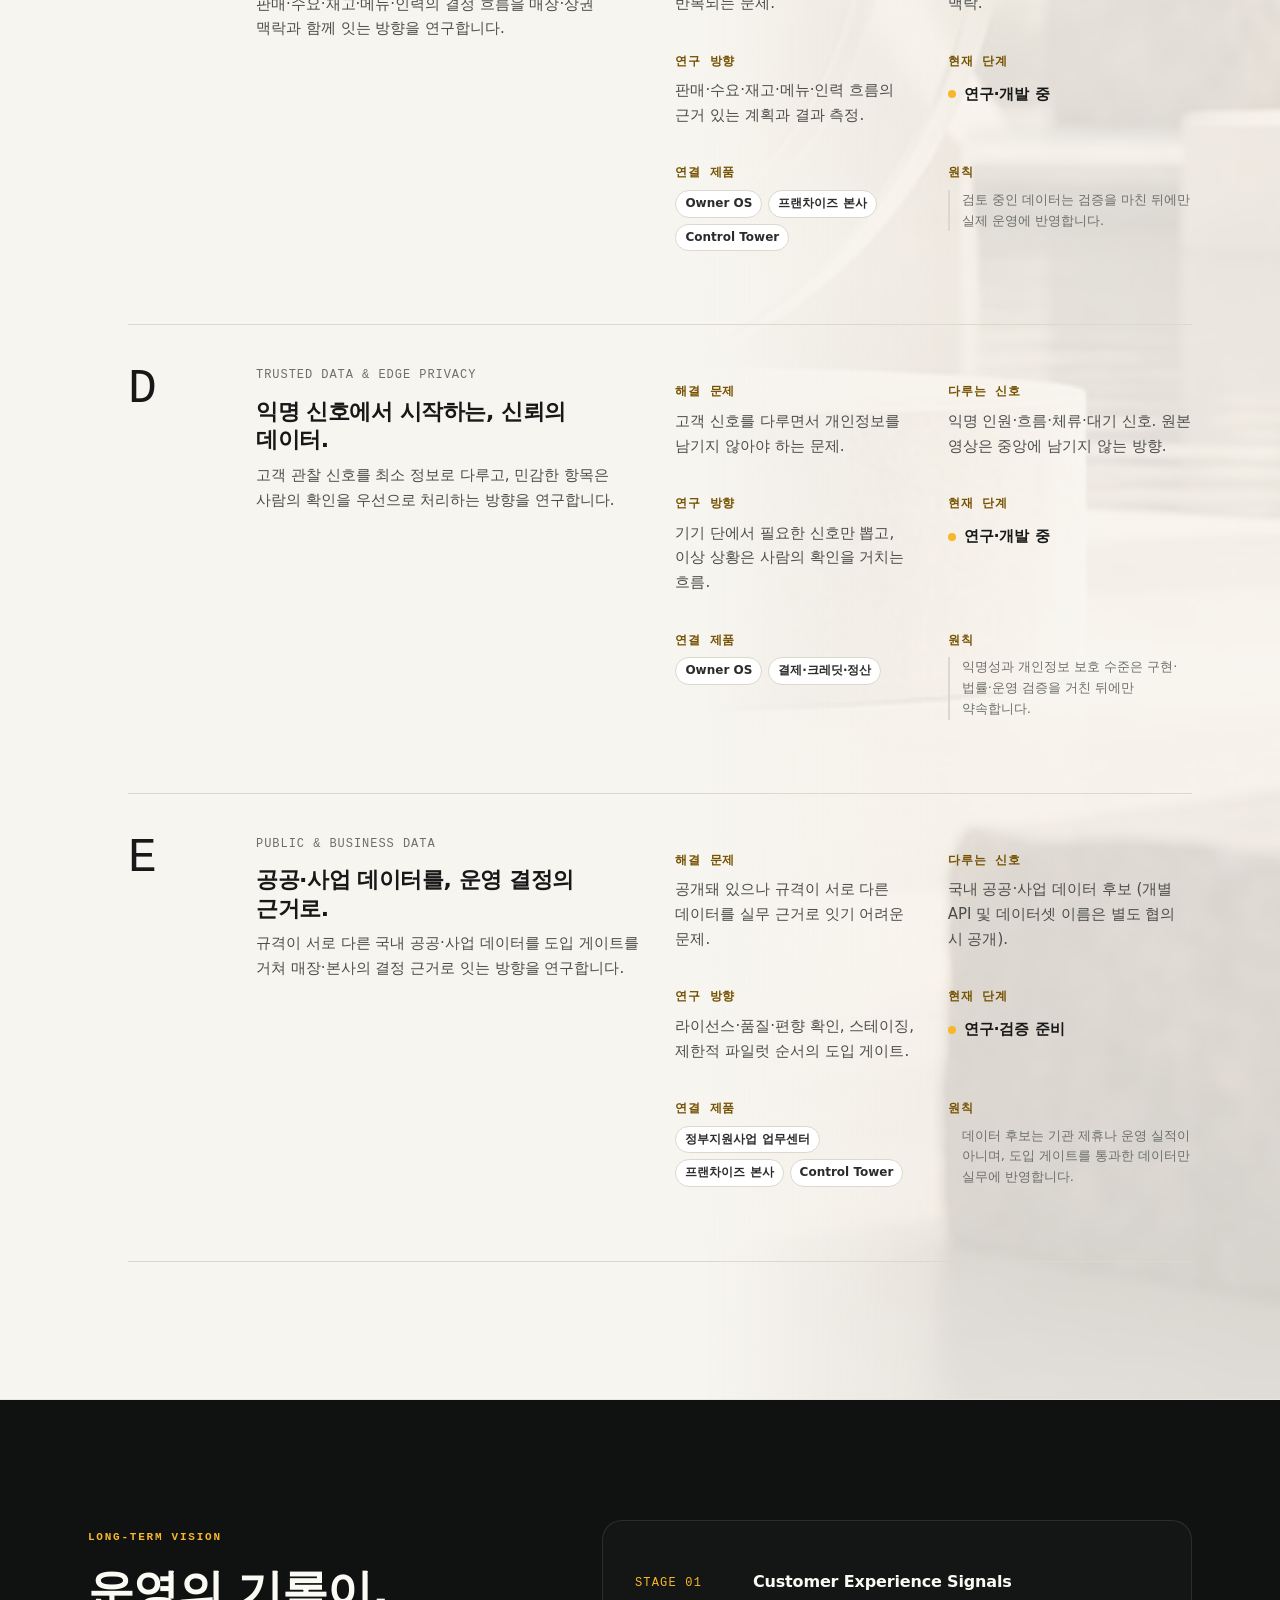
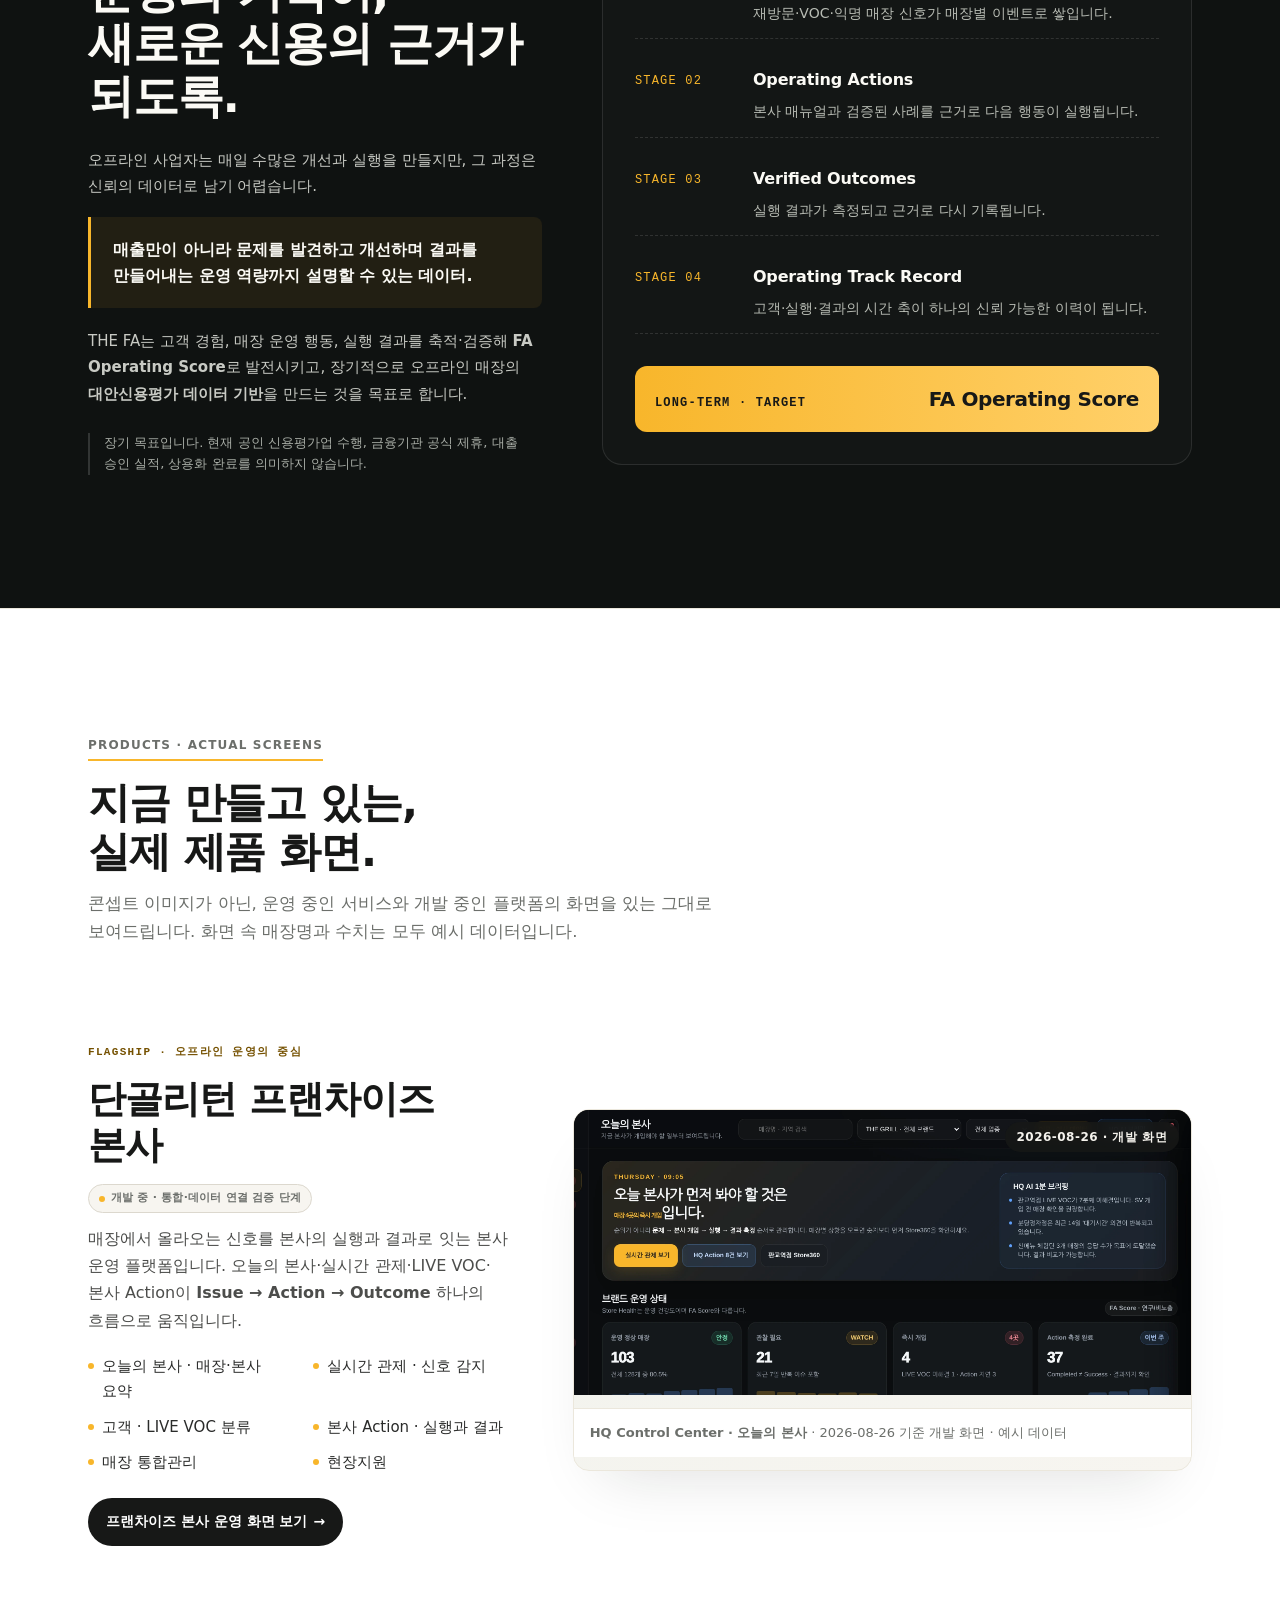
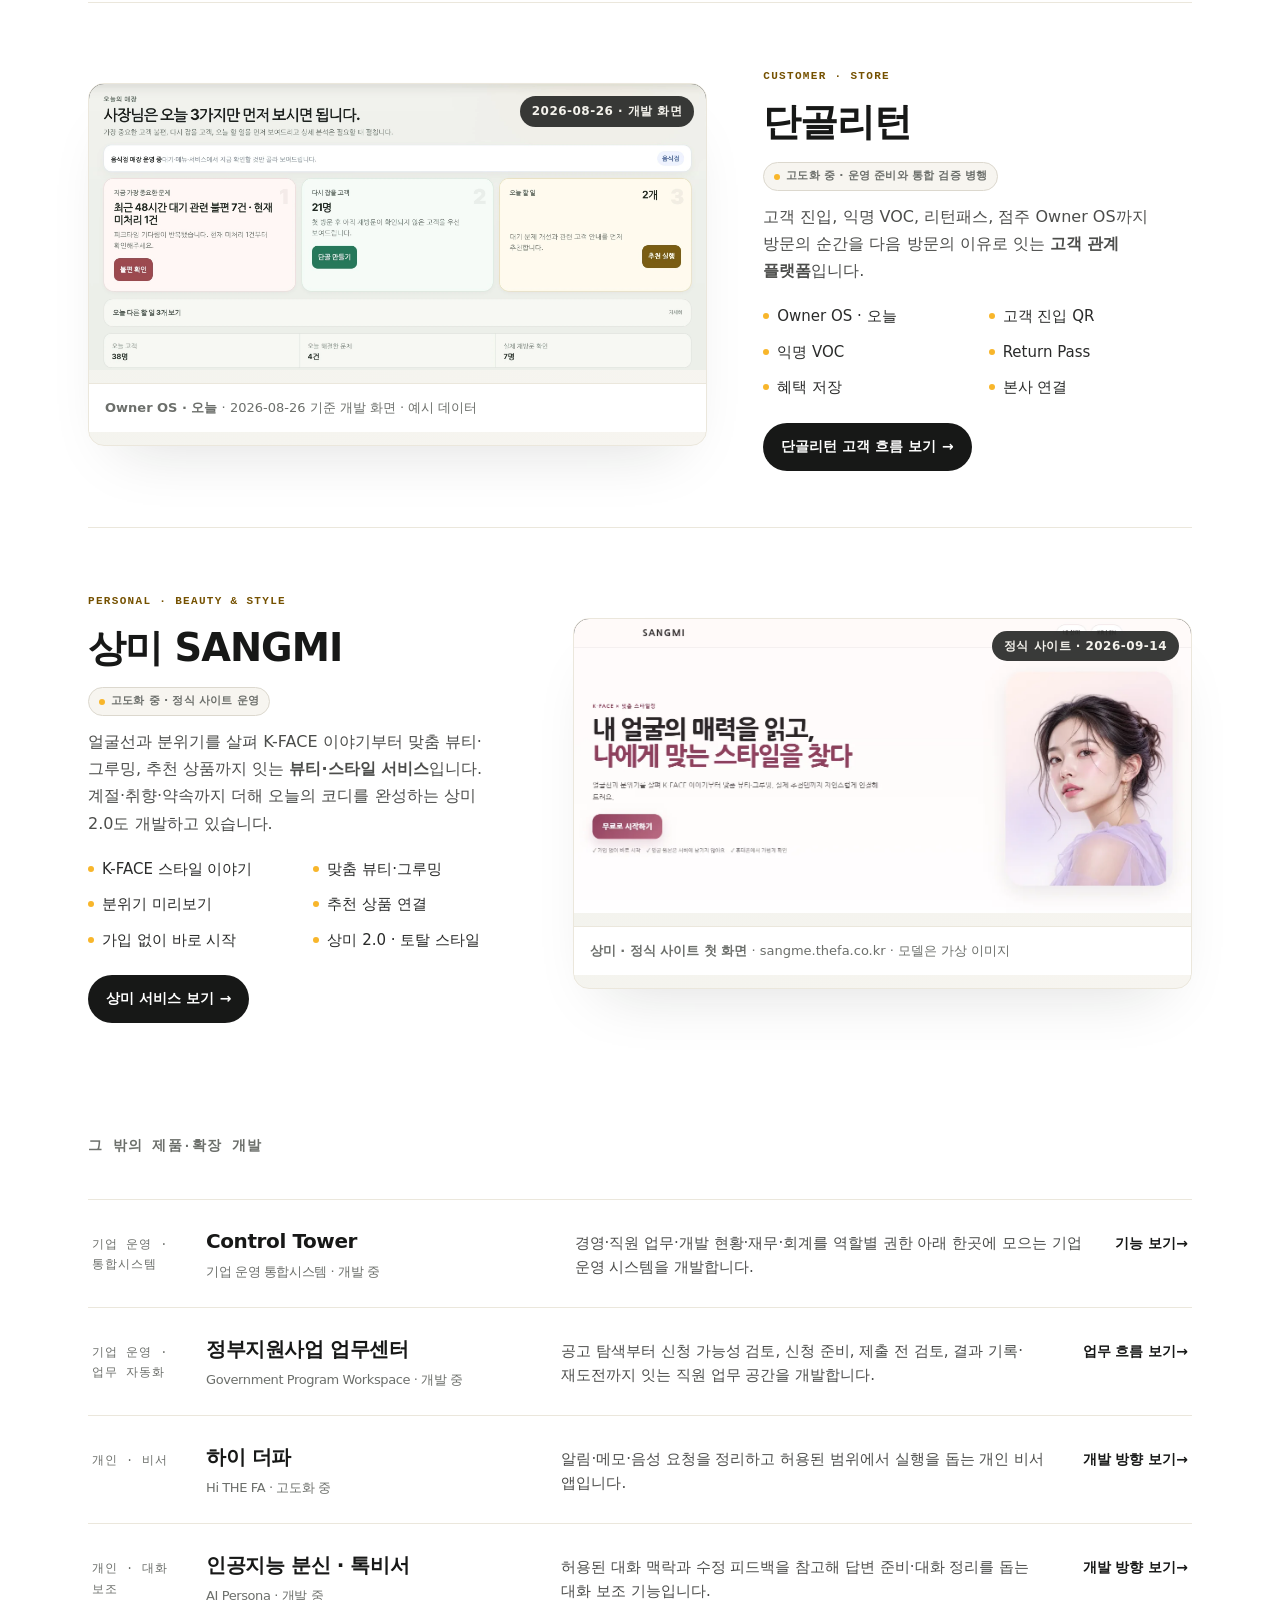
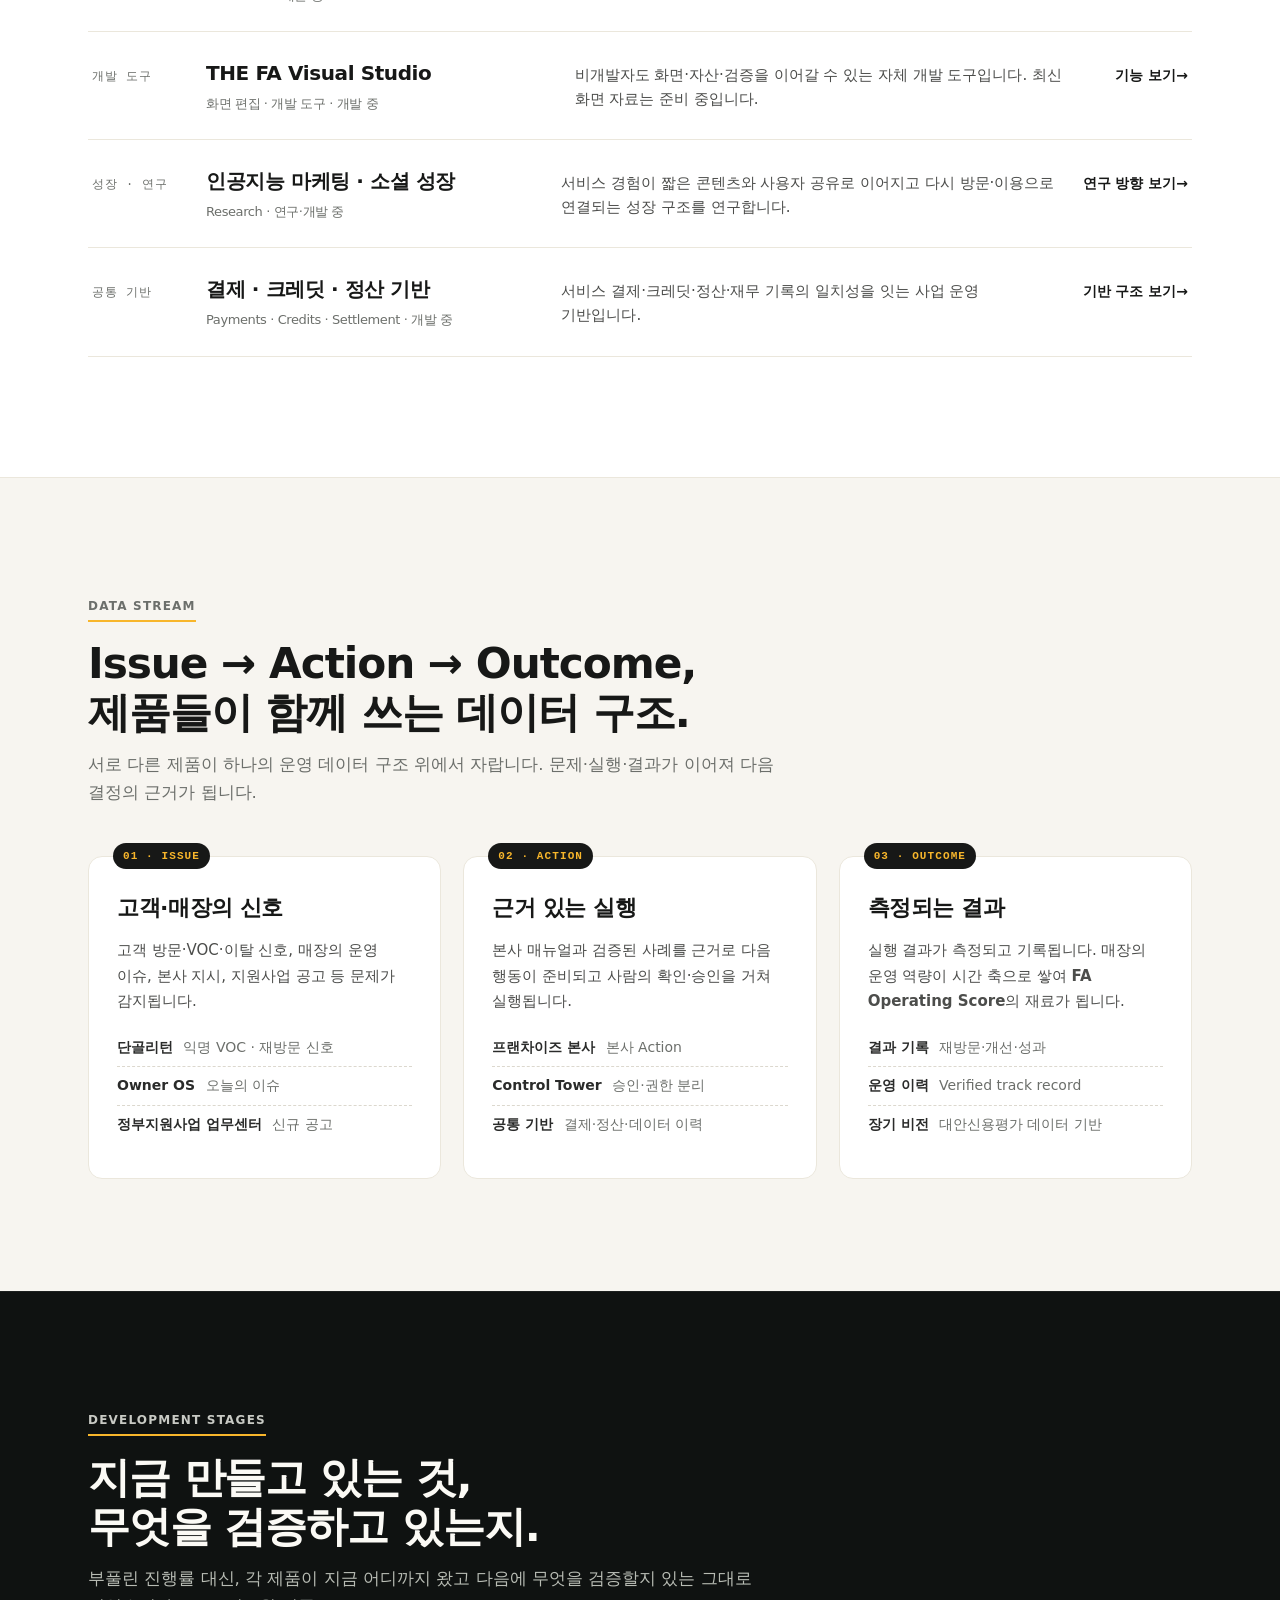
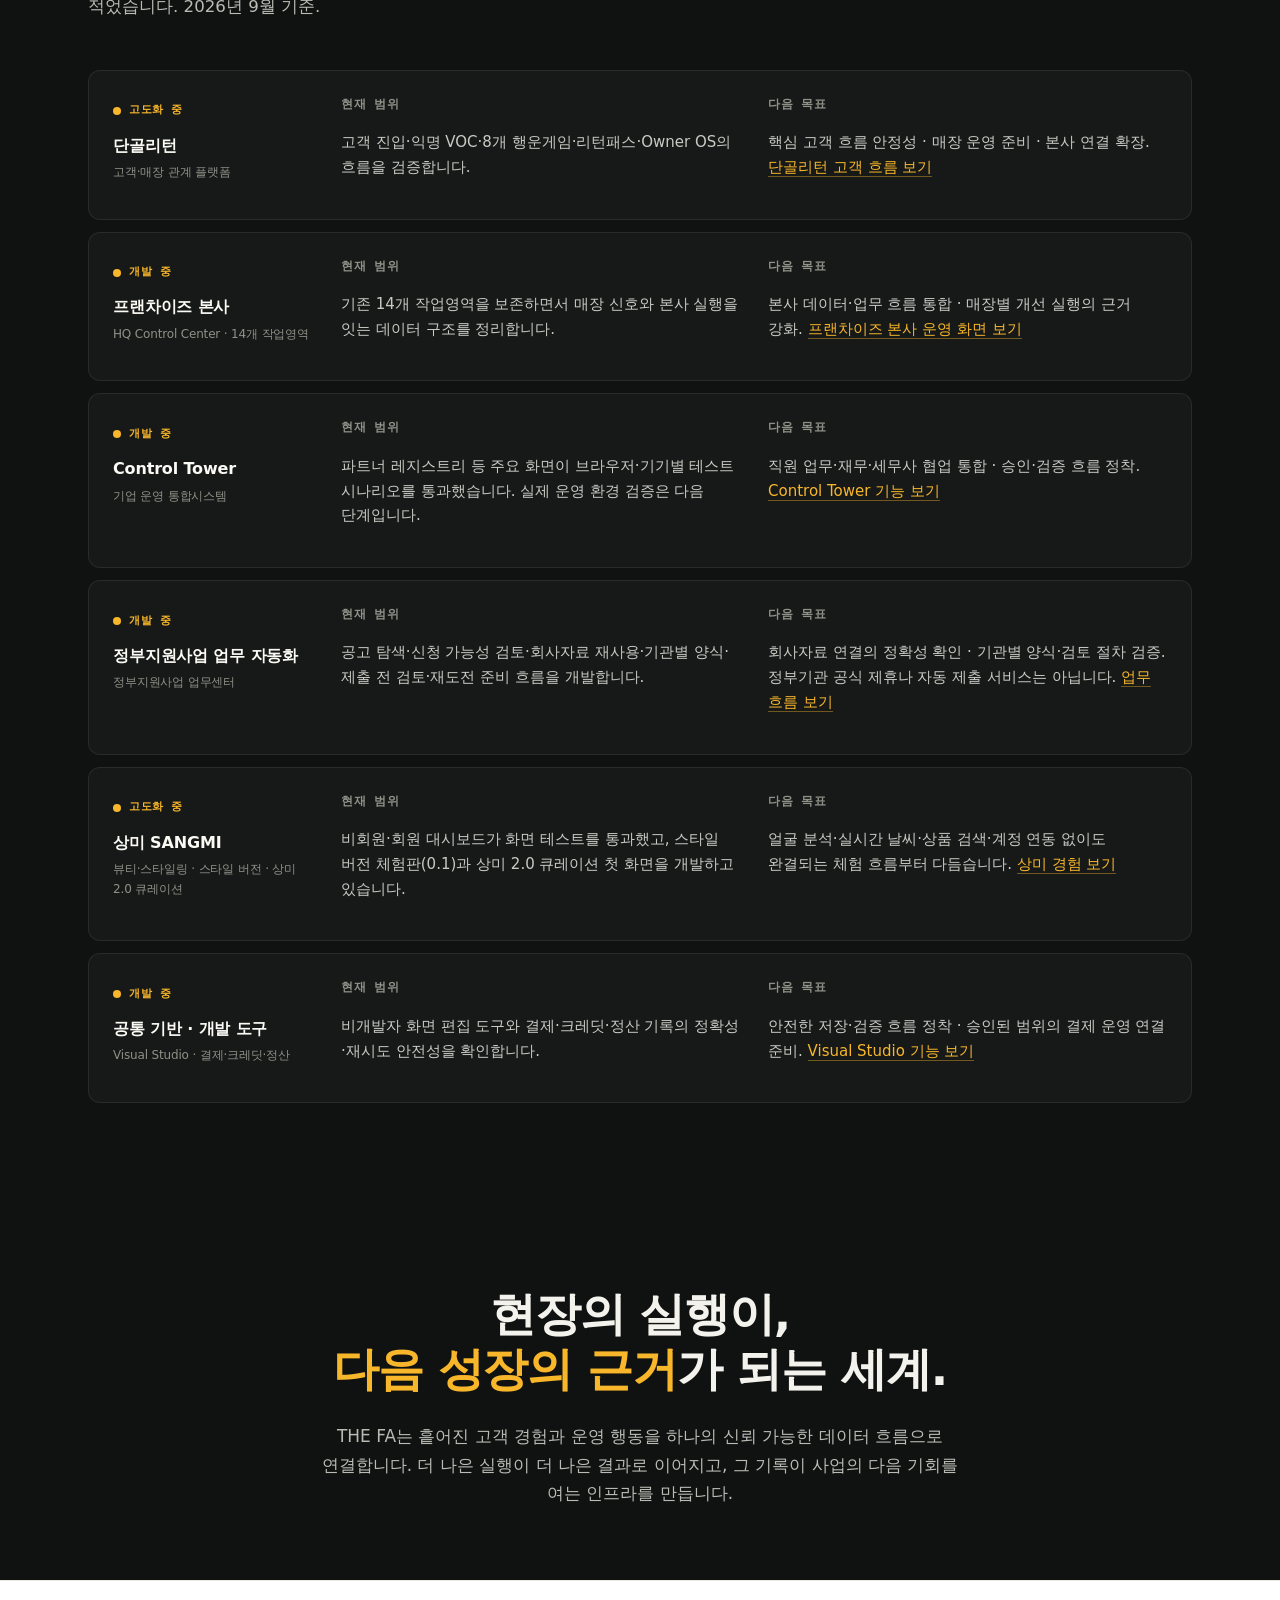
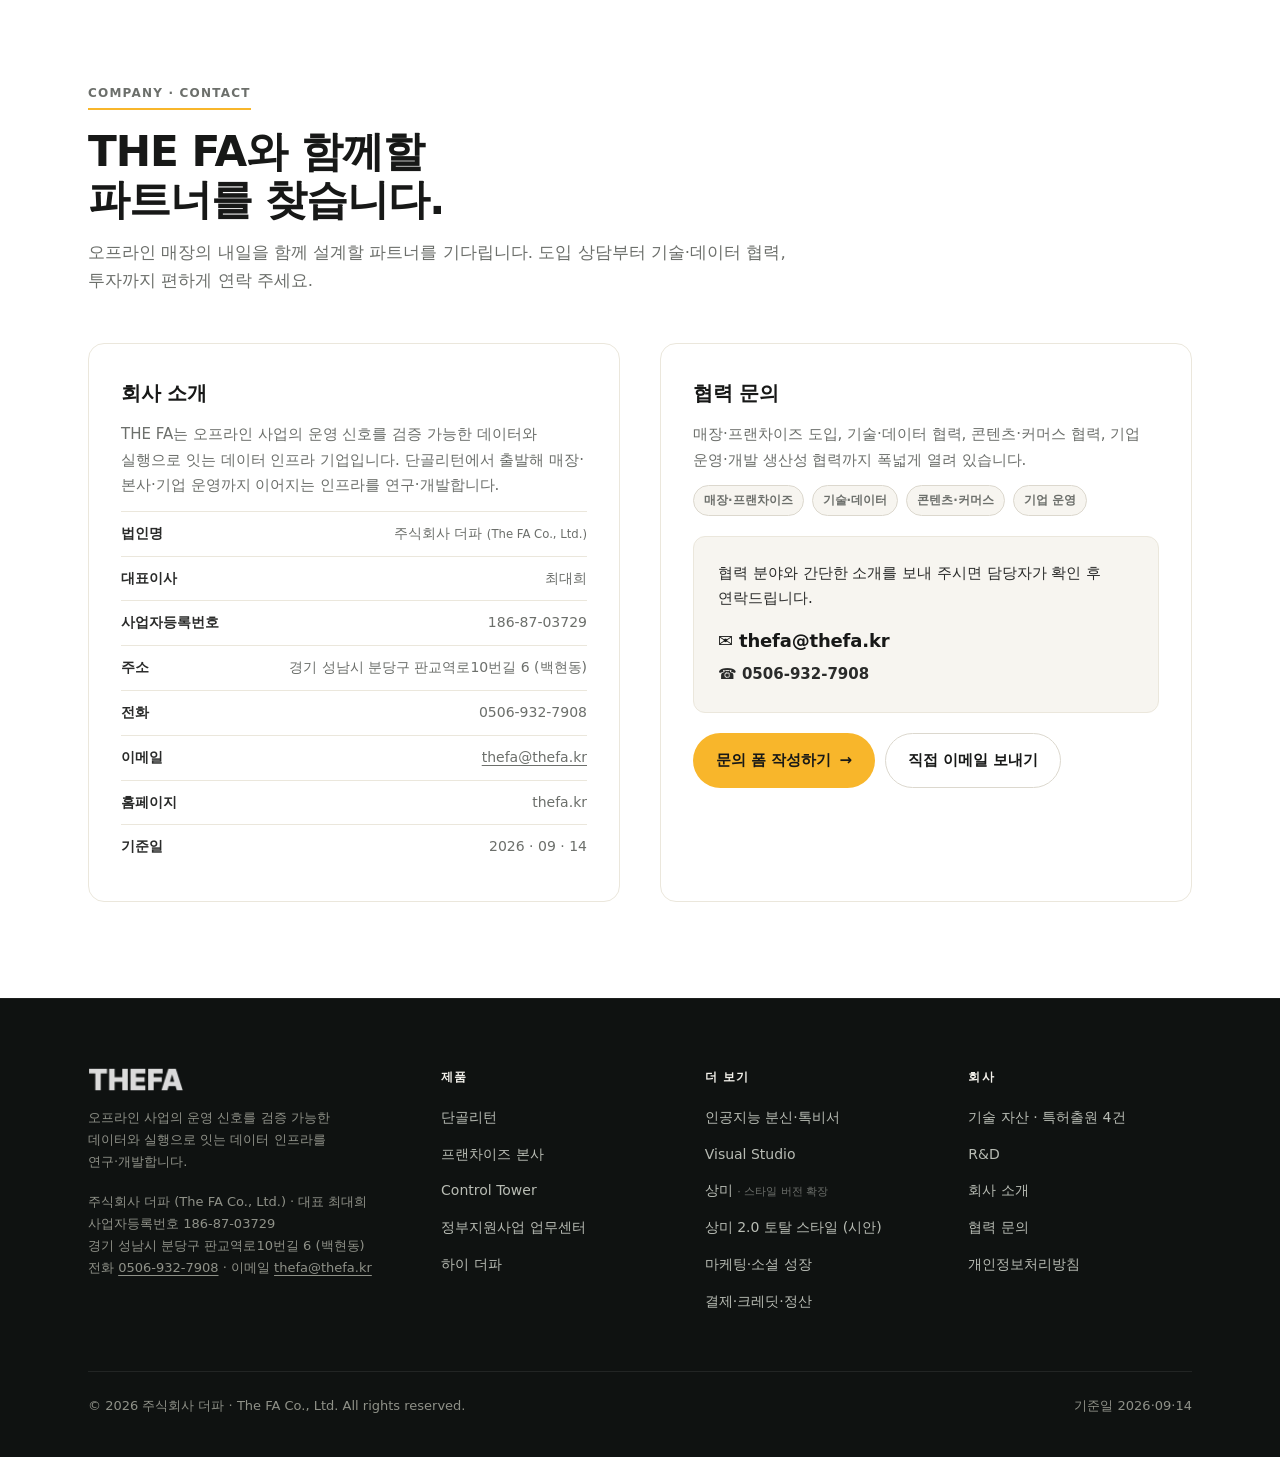
==== commit d7dcc71b: "기술·개발 메뉴와 /technology 기술·개발자산 포트폴리오 페이지 추가 - technology/index.html: 사이트 공통 Header/Footer 안에 THE_FA_기" ====
--- a/index.html
+++ b/index.html
@@ -38,6 +38,7 @@
       <ul class="nav-menu">
         <li><a href="#patents">기술 자산</a></li>
         <li><a href="#research">R&amp;D</a></li>
+        <li><a href="technology/">기술·개발</a></li>
         <li><a href="#products">제품</a></li>
         <li><a href="#roadmap">개발 단계</a></li>
         <li><a href="#company">회사</a></li>
@@ -52,6 +53,7 @@
     <ul>
       <li><a href="#patents">기술 자산</a></li>
       <li><a href="#research">R&amp;D</a></li>
+      <li><a href="technology/">기술·개발</a></li>
       <li><a href="#products">제품</a></li>
       <li><a href="#roadmap">개발 단계</a></li>
       <li><a href="#company">회사</a></li>
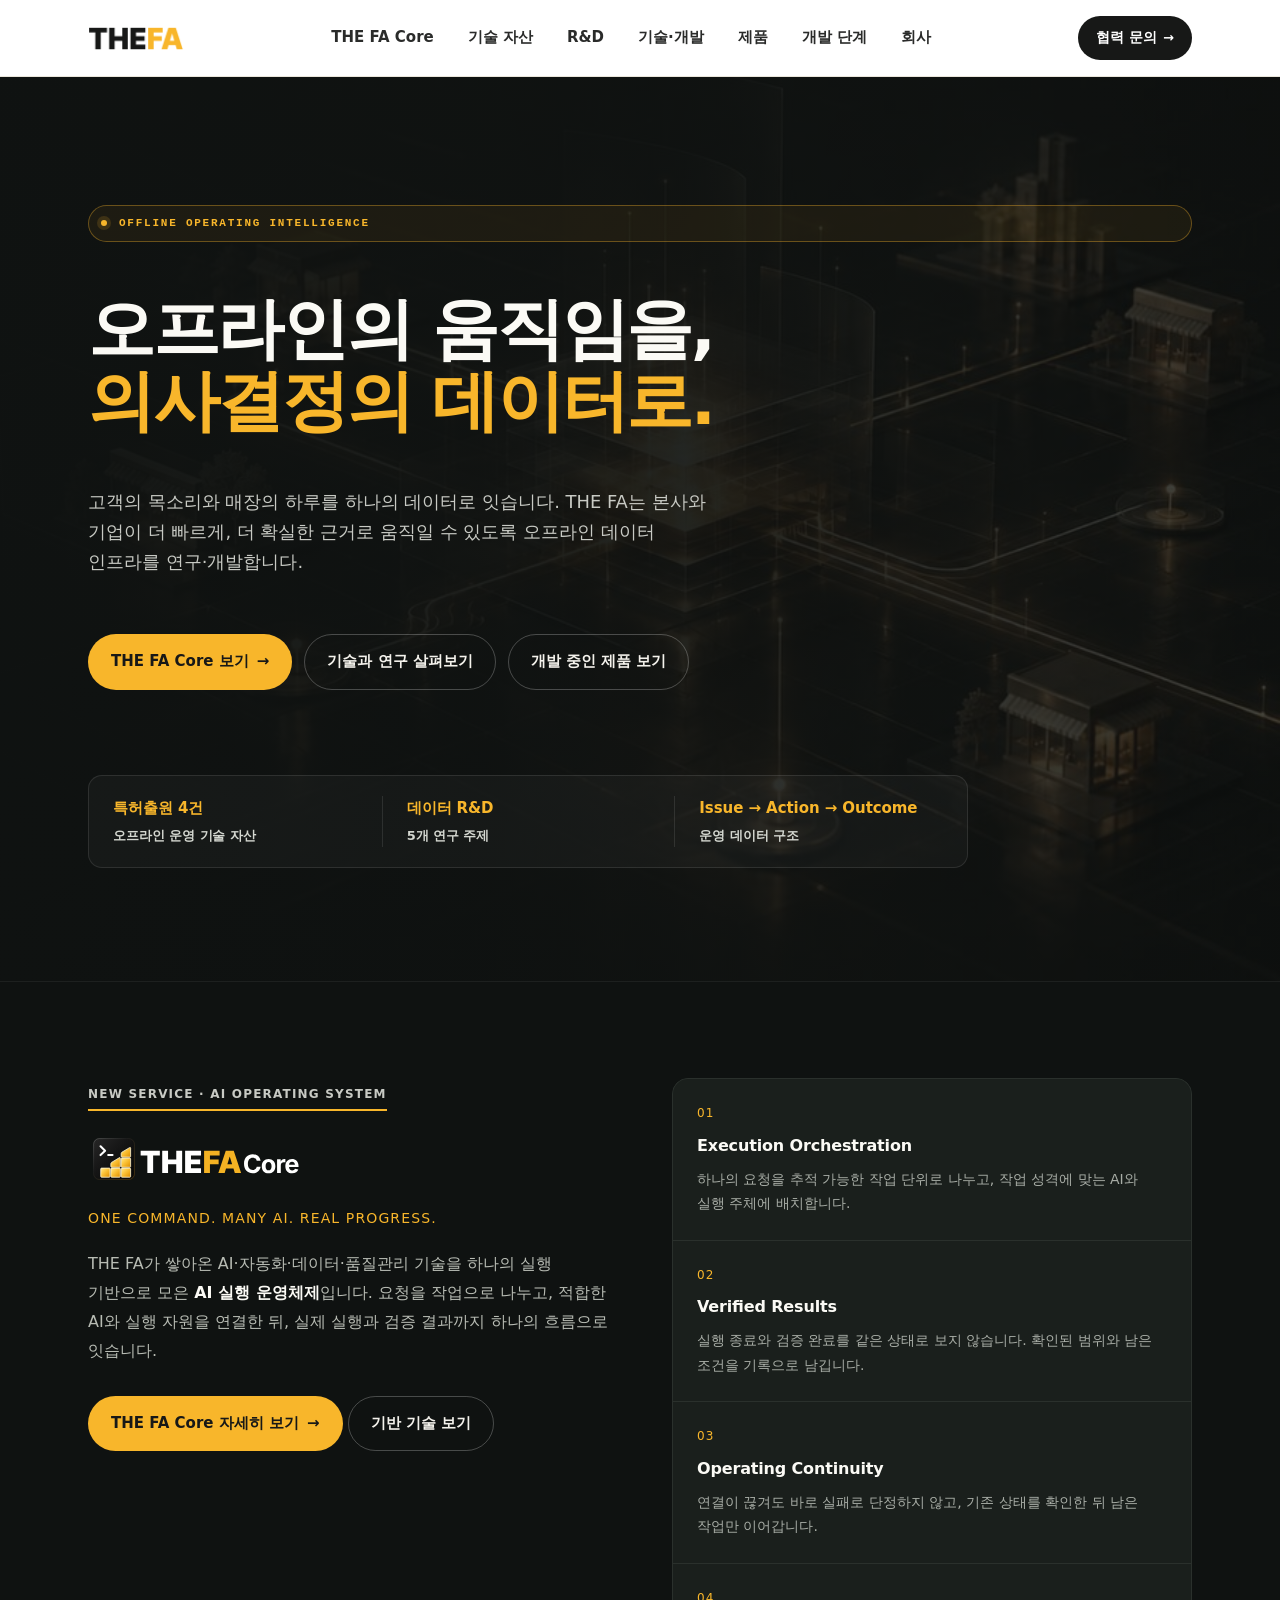
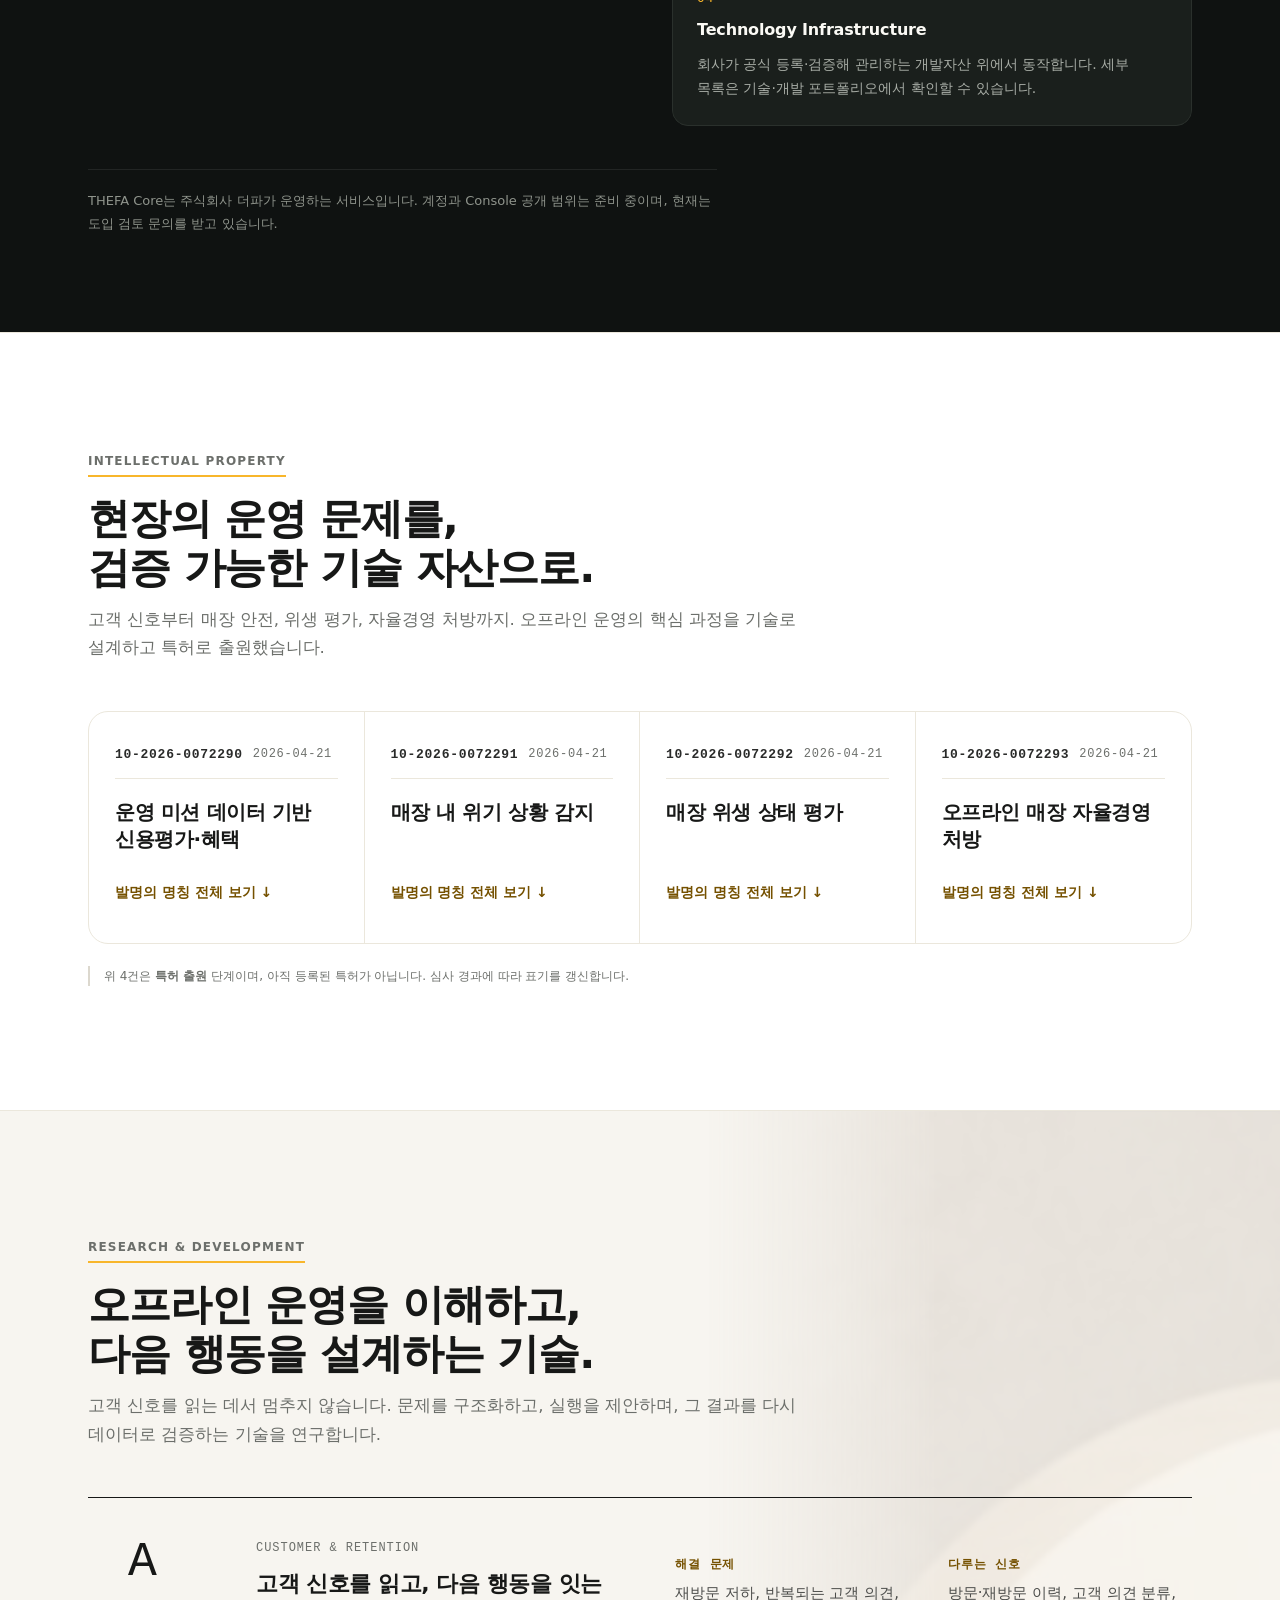
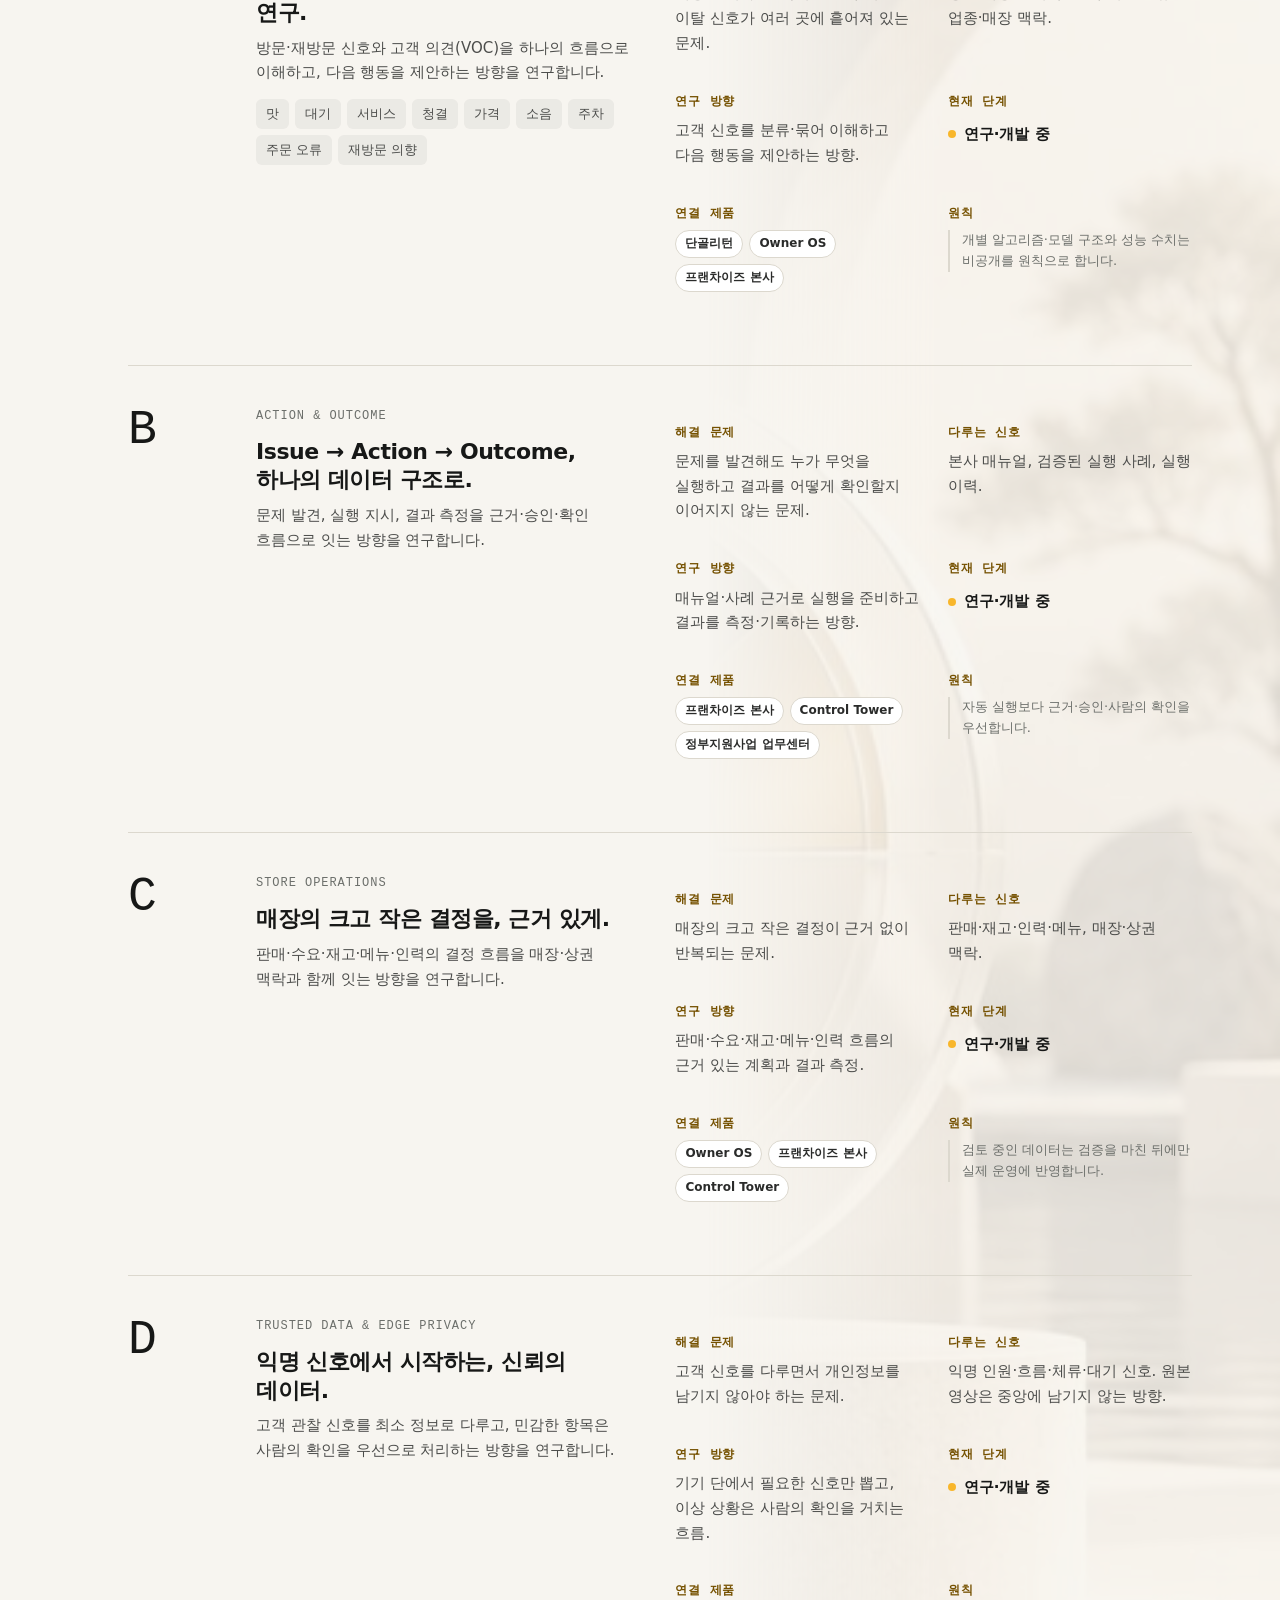
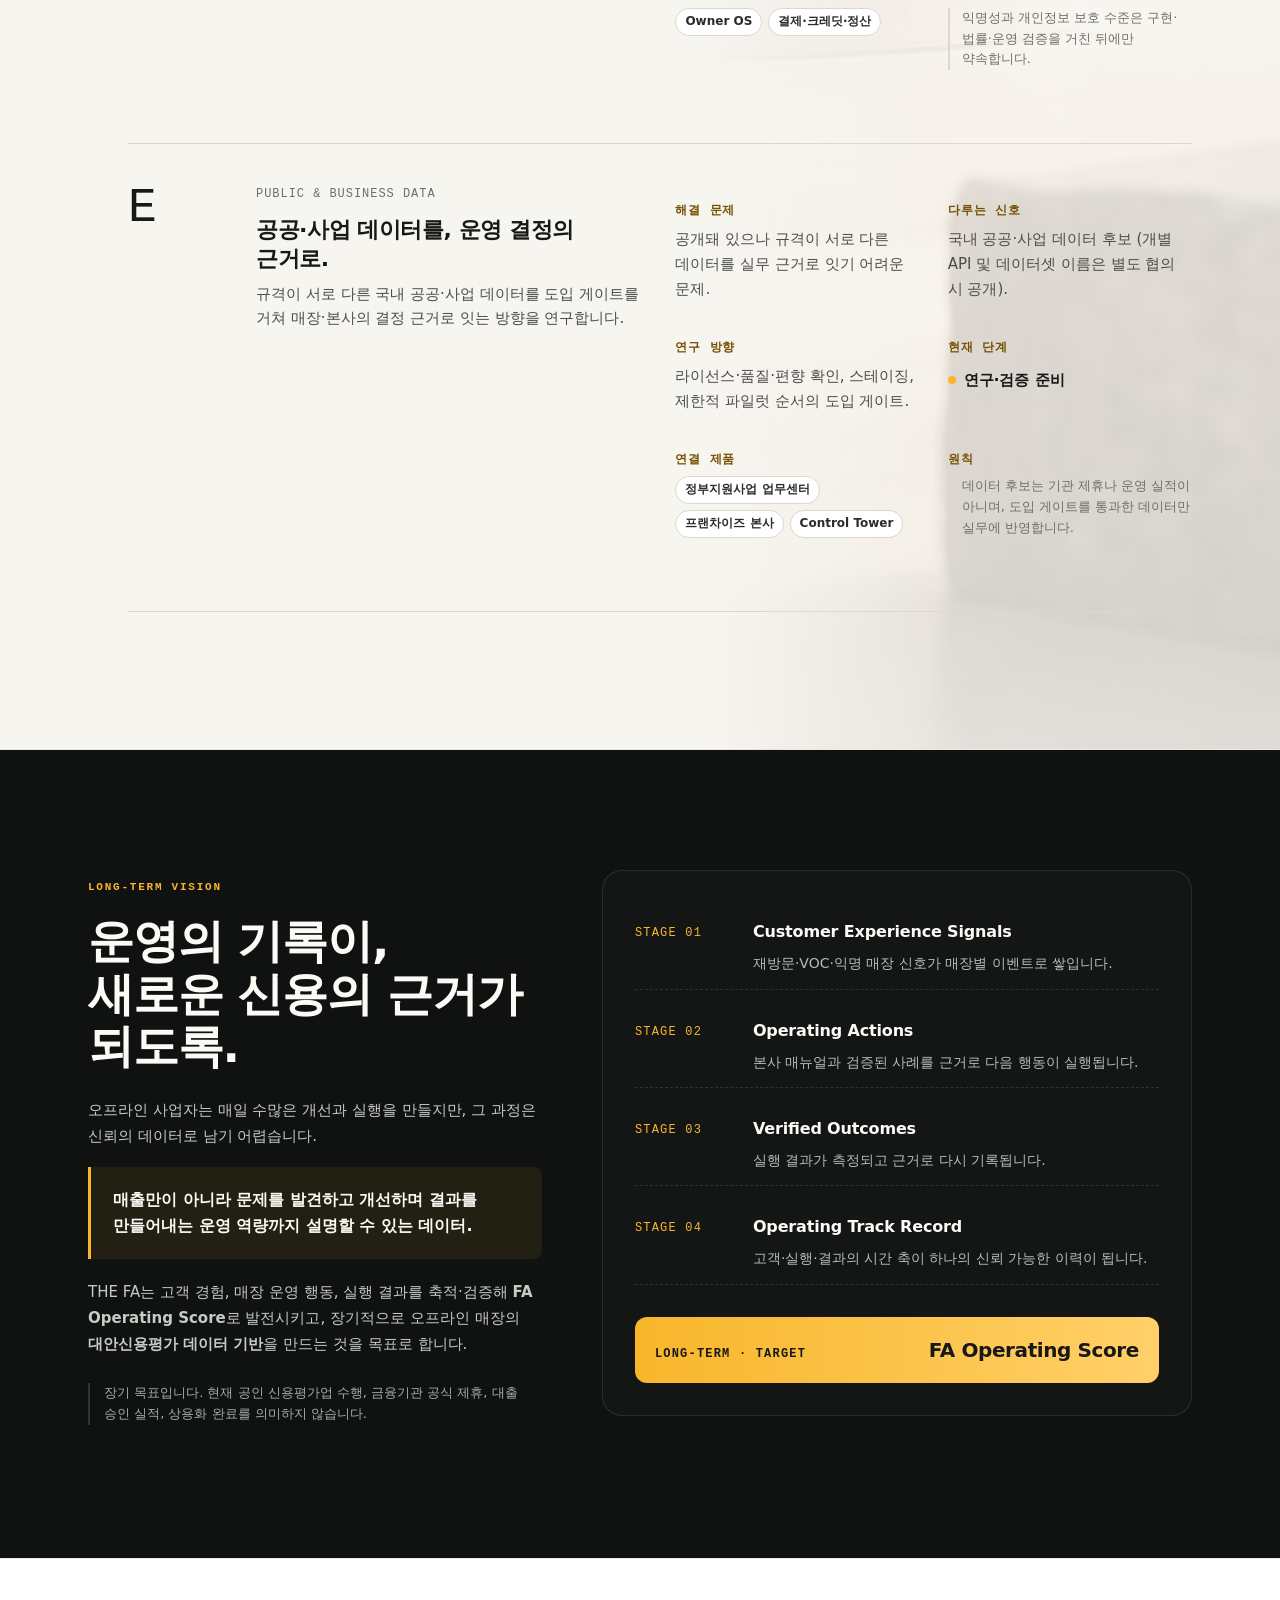
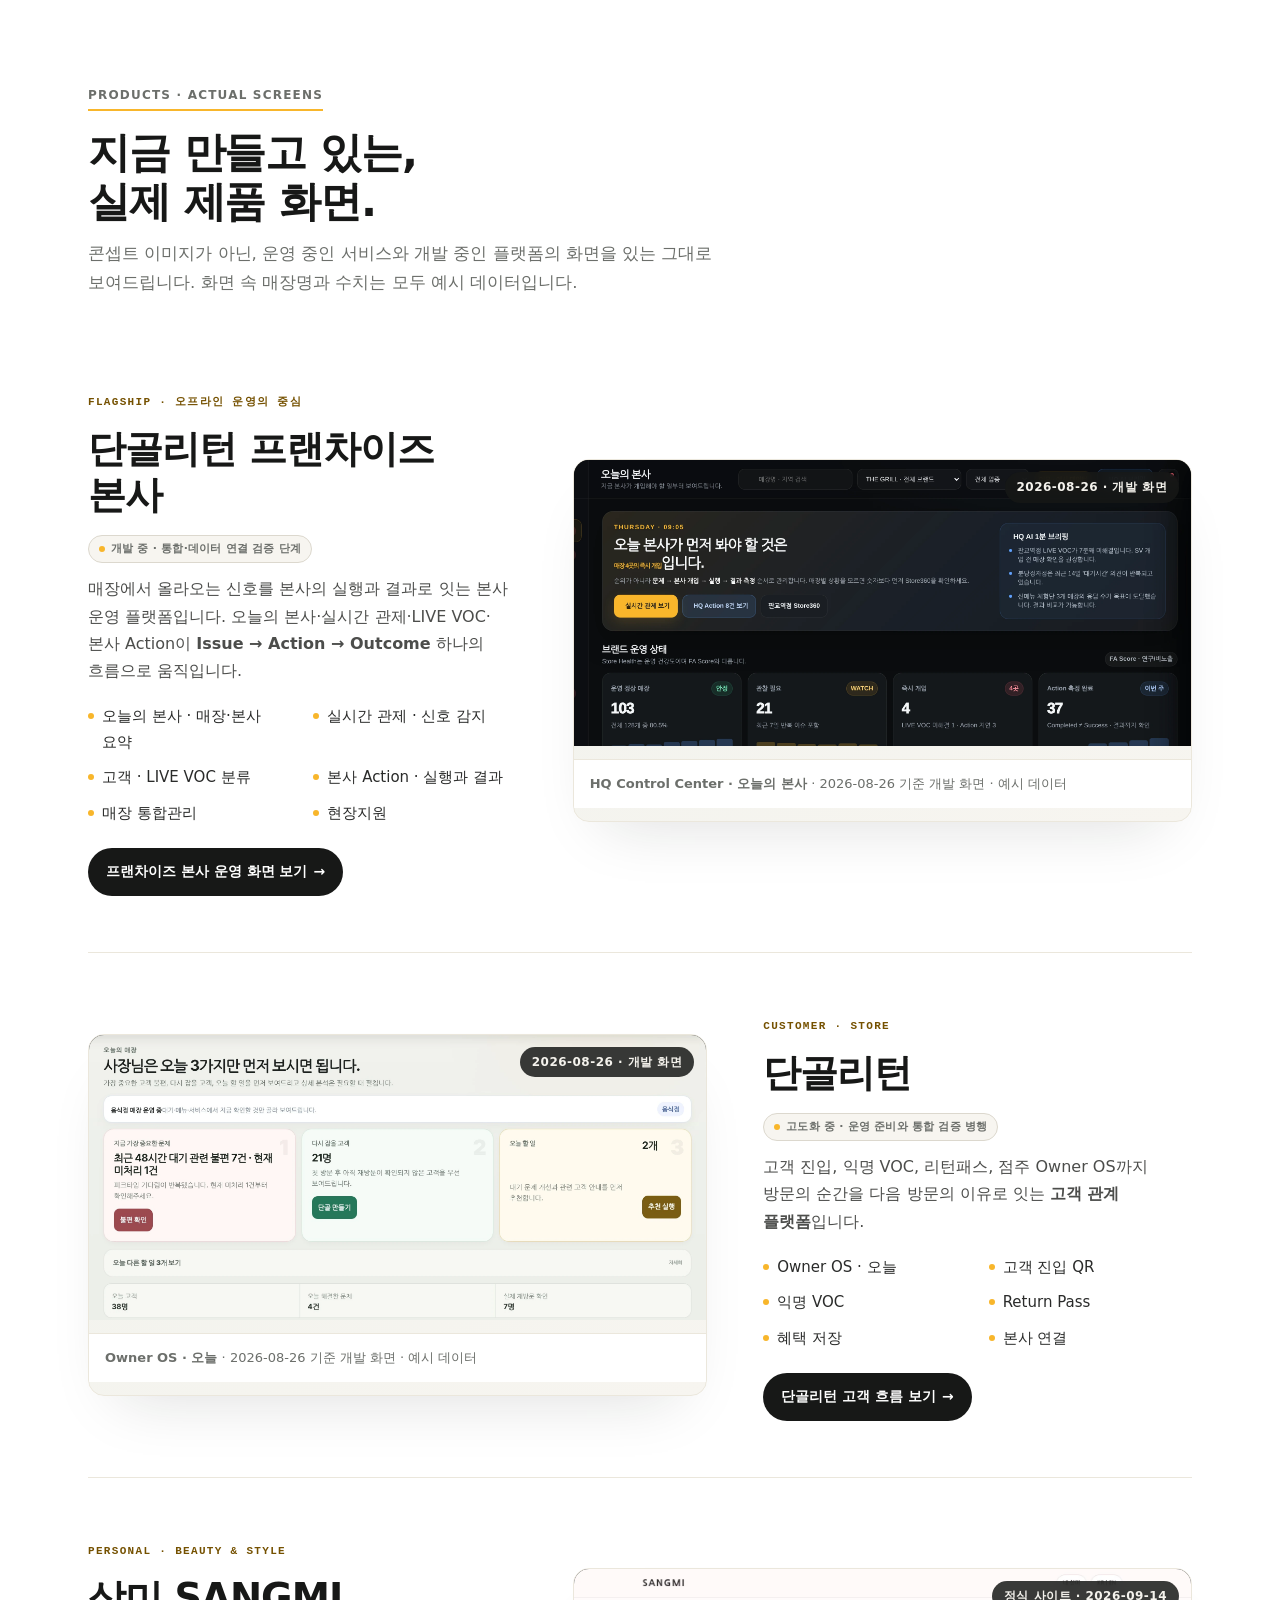
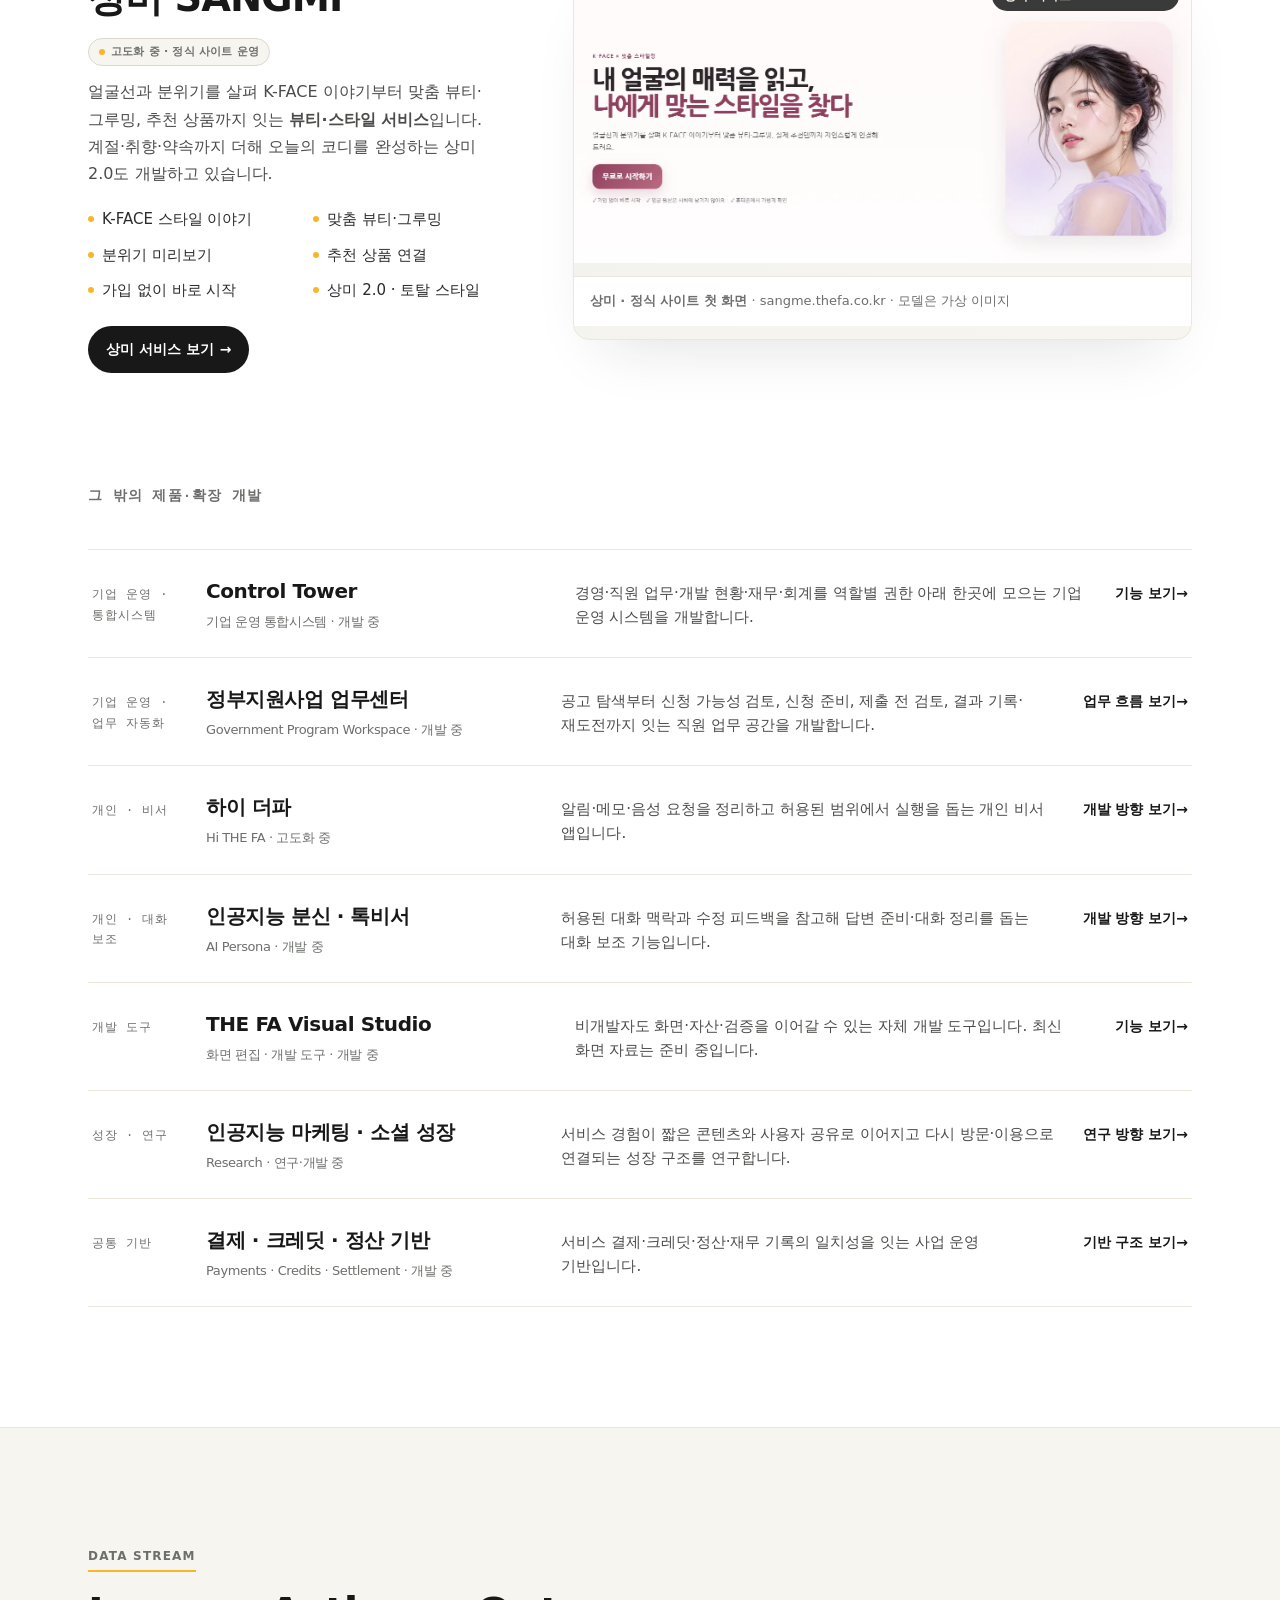
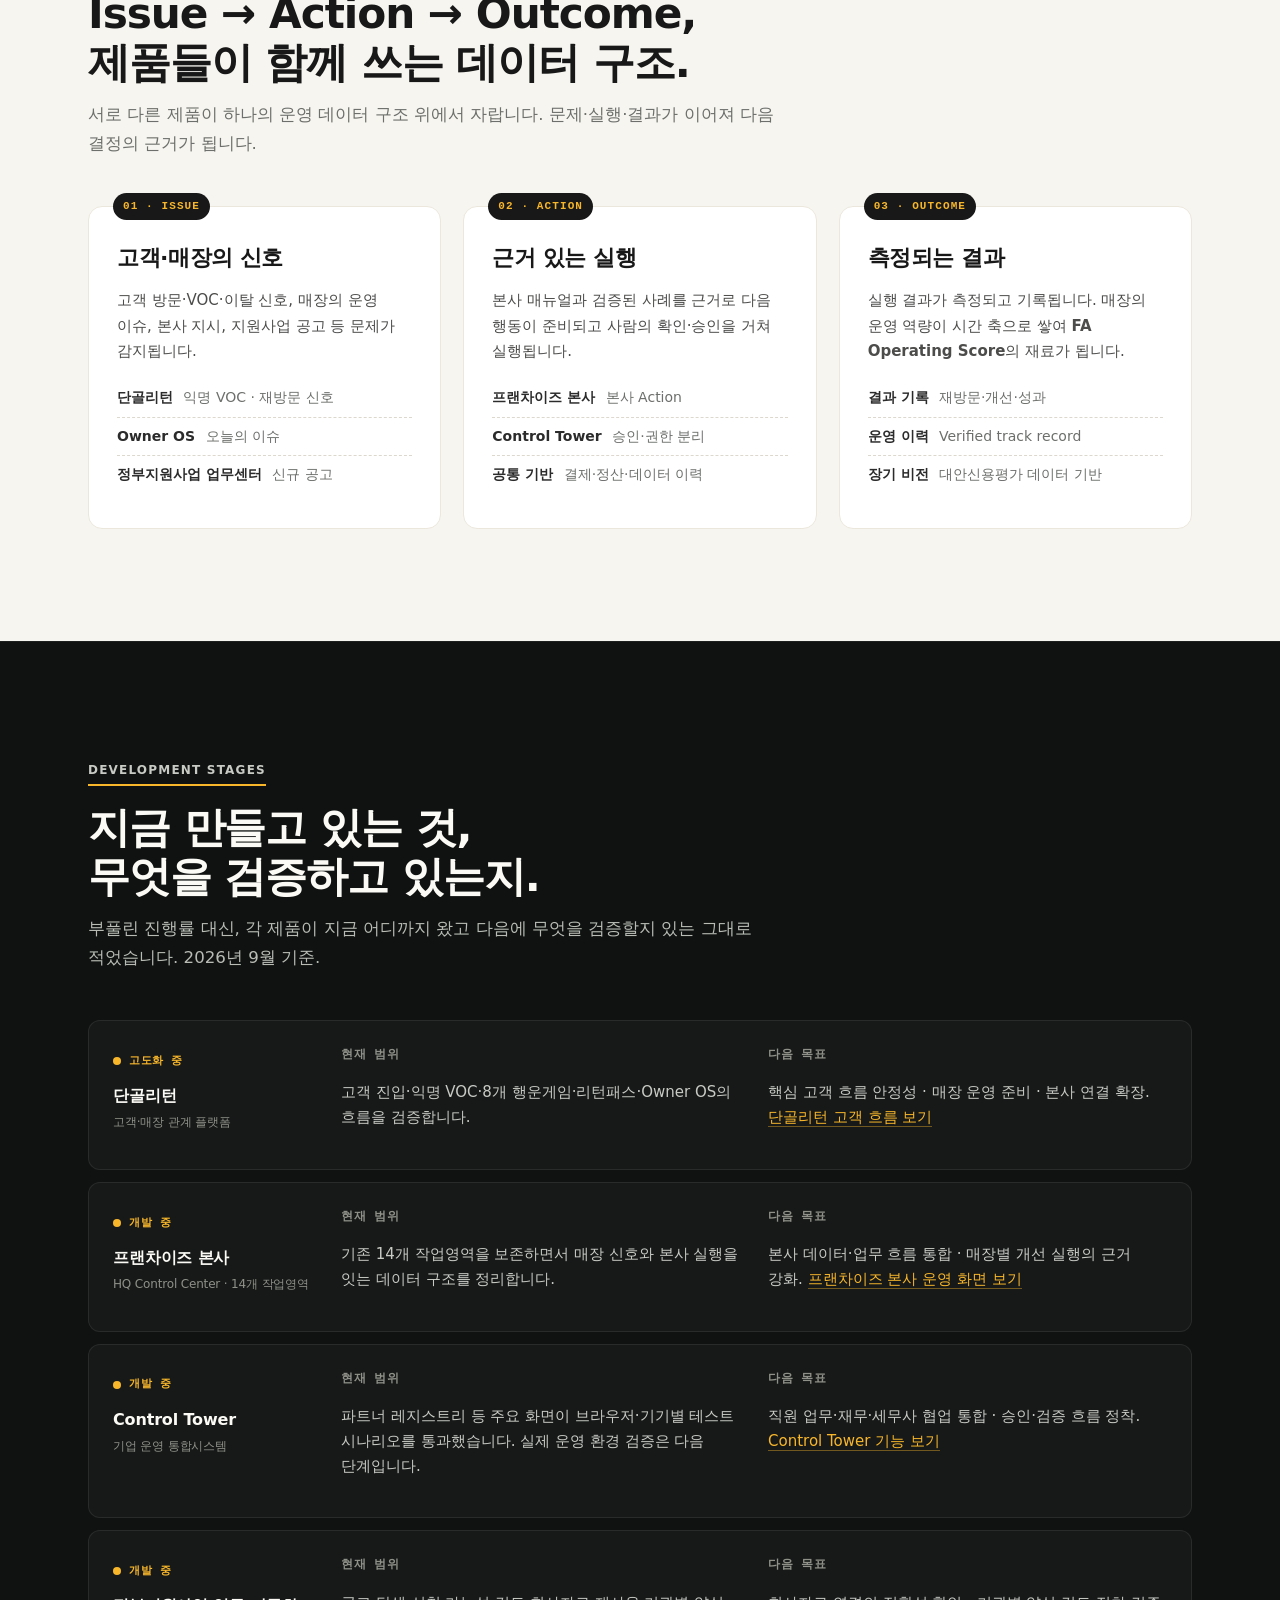
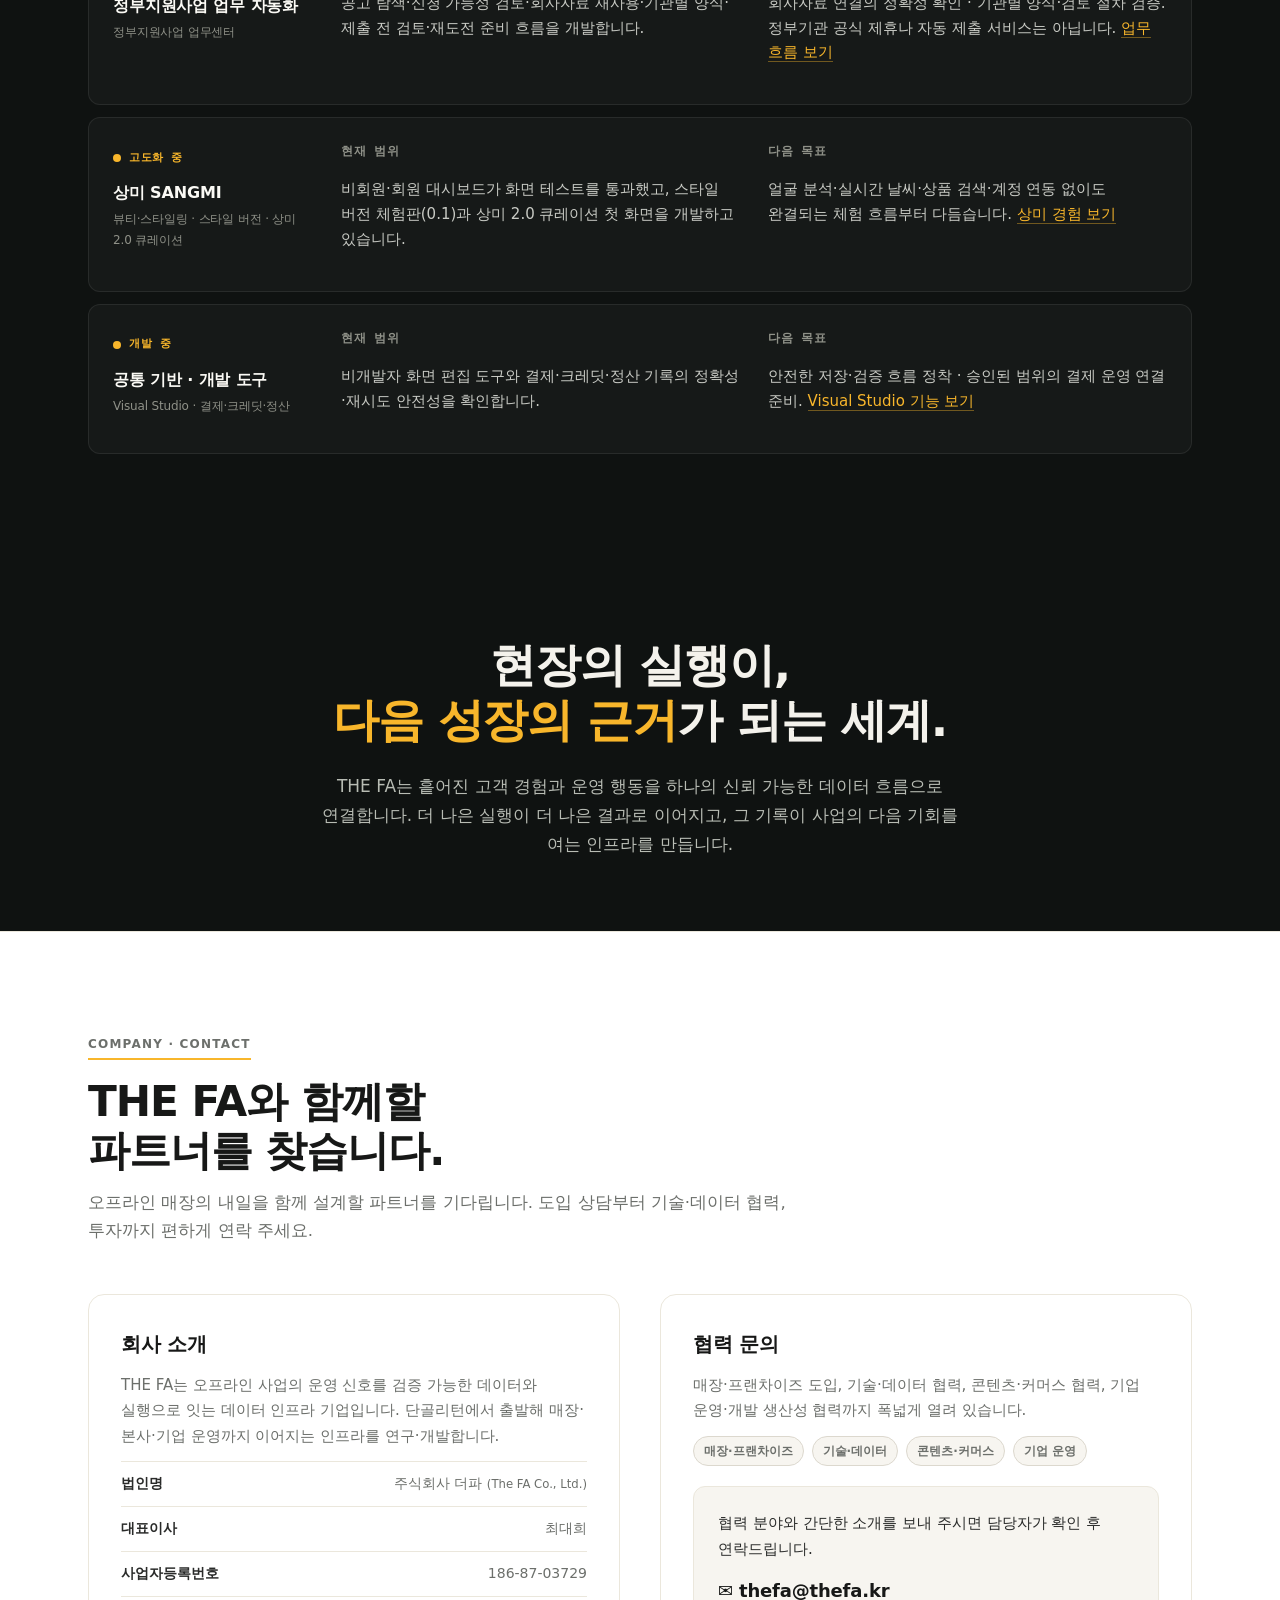
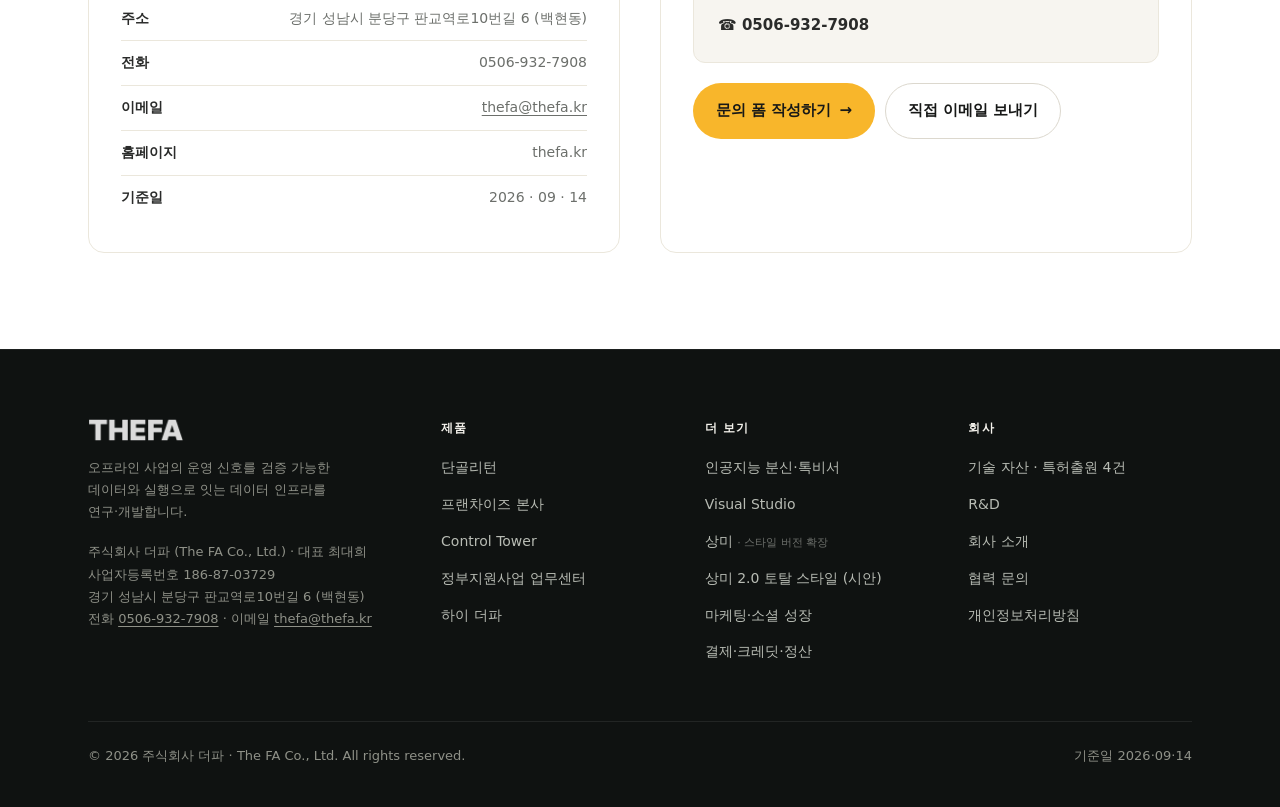
==== commit 760a3e1c: "feat(core): 본사 홈페이지에 THE FA Core 신규 서비스 소개 추가 THE FA Core는 THE FA가 새로 운영하는 AI 실행 운영체제입니다. 본사 홈페이지에서 " ====
--- a/index.html
+++ b/index.html
@@ -14,13 +14,15 @@
 <meta property="og:site_name" content="THE FA"/>
 <meta property="og:url" content="https://thefa.kr/"/>
 <meta name="twitter:card" content="summary_large_image"/>
-<meta name="description" content="THE FA는 오프라인 사업의 운영 신호를 검증 가능한 데이터와 실행으로 연결하는 AI·데이터 인프라 기업입니다. 특허출원 4건과 5개의 R&D 주제로 오프라인 매장의 새로운 데이터 기반을 만듭니다."/>
+<meta name="description" content="THE FA는 오프라인 사업의 운영 신호를 검증 가능한 데이터와 실행으로 연결하는 AI·데이터 인프라 기업입니다. AI 실행 운영체제 THE FA Core를 비롯해, 특허출원 4건과 5개의 R&D 주제로 오프라인 매장의 새로운 데이터 기반을 만듭니다."/>
 <meta property="og:title" content="THE FA — 오프라인의 움직임을, 의사결정의 데이터로."/>
 <meta property="og:description" content="고객 신호, 매장 운영 행동, 본사 실행, 결과를 하나의 데이터 흐름으로. AI·데이터 인프라 기업 THE FA."/>
 <meta property="og:type" content="website"/>
 <title>THE FA — 오프라인의 움직임을, 의사결정의 데이터로.</title>
 <link rel="stylesheet" href="styles.css?v=5"/>
-<link rel="icon" href="assets/approved/thefa-logo.png"/>
+<link rel="icon" href="favicon.ico" sizes="any"/>
+<link rel="icon" type="image/png" sizes="32x32" href="assets/approved/thefa-icon-32.png"/>
+<link rel="apple-touch-icon" href="assets/approved/thefa-icon-180.png"/>
 <script type="application/ld+json">{"@context": "https://schema.org", "@type": "Organization", "name": "주식회사 더파", "alternateName": ["THE FA", "The FA Co., Ltd."], "url": "https://thefa.kr/", "logo": "https://thefa.kr/assets/approved/thefa-logo.png", "email": "thefa@thefa.kr", "telephone": "+82-506-932-7908", "address": {"@type": "PostalAddress", "streetAddress": "판교역로10번길 6 (백현동)", "addressLocality": "성남시 분당구", "addressRegion": "경기도", "addressCountry": "KR"}}</script>
 </head>
 <body>
@@ -36,6 +38,7 @@
         
       </a>
       <ul class="nav-menu">
+        <li><a href="#core">THE FA Core</a></li>
         <li><a href="#patents">기술 자산</a></li>
         <li><a href="#research">R&amp;D</a></li>
         <li><a href="technology/">기술·개발</a></li>
@@ -51,6 +54,7 @@
   </div>
   <div class="nav-panel" id="nav-panel" style="display:none">
     <ul>
+      <li><a href="#core">THE FA Core</a></li>
       <li><a href="#patents">기술 자산</a></li>
       <li><a href="#research">R&amp;D</a></li>
       <li><a href="technology/">기술·개발</a></li>
@@ -78,7 +82,8 @@
       오프라인 데이터 인프라를 연구·개발합니다.
     </p>
     <div class="cta-row">
-      <a class="btn primary" href="#research">기술과 연구 살펴보기</a>
+      <a class="btn primary" href="#core">THE FA Core 보기</a>
+      <a class="btn ghost" href="#research">기술과 연구 살펴보기</a>
       <a class="btn ghost" href="#products">개발 중인 제품 보기</a>
     </div>
     <ul class="proof-strip" aria-label="회사 근거 요약">
@@ -86,6 +91,59 @@
       <li><b>데이터 R&amp;D</b> 5개 연구 주제</li>
       <li><b>Issue → Action → Outcome</b> 운영 데이터 구조</li>
     </ul>
+  </div>
+</section>
+
+<!-- ============ 01b. THE FA CORE ============ -->
+<section class="section core-intro" id="core" aria-labelledby="core-title">
+  <div class="wrap">
+    <div class="core-band">
+
+      <div class="core-lead">
+        <span class="section-eyebrow">NEW SERVICE · AI OPERATING SYSTEM</span>
+        <h2 id="core-title" class="sr-only">THEFA Core</h2>
+        <img class="core-logo" src="assets/brand/core/THEFA_Core_Primary_Dark.svg"
+             width="1800" height="500" alt="THEFA Core" decoding="async"/>
+        <p class="core-line">One Command. Many AI. Real Progress.</p>
+        <p class="core-lede">
+          THE FA가 쌓아온 AI·자동화·데이터·품질관리 기술을 하나의 실행 기반으로 모은
+          <b>AI 실행 운영체제</b>입니다. 요청을 작업으로 나누고, 적합한 AI와 실행 자원을 연결한 뒤,
+          실제 실행과 검증 결과까지 하나의 흐름으로 잇습니다.
+        </p>
+        <div class="cta-row">
+          <a class="btn primary" href="https://core.thefa.kr">THE FA Core 자세히 보기</a>
+          <a class="btn ghost" href="technology/">기반 기술 보기</a>
+        </div>
+      </div>
+
+      <ul class="core-values" aria-label="THEFA Core 핵심 가치">
+        <li>
+          <span class="cv-no">01</span>
+          <b>Execution Orchestration</b>
+          <p>하나의 요청을 추적 가능한 작업 단위로 나누고, 작업 성격에 맞는 AI와 실행 주체에 배치합니다.</p>
+        </li>
+        <li>
+          <span class="cv-no">02</span>
+          <b>Verified Results</b>
+          <p>실행 종료와 검증 완료를 같은 상태로 보지 않습니다. 확인된 범위와 남은 조건을 기록으로 남깁니다.</p>
+        </li>
+        <li>
+          <span class="cv-no">03</span>
+          <b>Operating Continuity</b>
+          <p>연결이 끊겨도 바로 실패로 단정하지 않고, 기존 상태를 확인한 뒤 남은 작업만 이어갑니다.</p>
+        </li>
+        <li>
+          <span class="cv-no">04</span>
+          <b>Technology Infrastructure</b>
+          <p>회사가 공식 등록·검증해 관리하는 개발자산 위에서 동작합니다. 세부 목록은 기술·개발 포트폴리오에서 확인할 수 있습니다.</p>
+        </li>
+      </ul>
+
+    </div>
+    <p class="core-note">
+      THEFA Core는 주식회사 더파가 운영하는 서비스입니다.
+      계정과 Console 공개 범위는 준비 중이며, 현재는 도입 검토 문의를 받고 있습니다.
+    </p>
   </div>
 </section>
 
--- a/styles.css
+++ b/styles.css
@@ -1484,3 +1484,109 @@
 .style-shots figcaption b { color: var(--ink-2); font-size: 13px; display: block; margin-bottom: 2px; }
 @media (max-width: 900px) { .style-ext-grid { grid-template-columns: 1fr; gap: 32px; } }
 @media (max-width: 480px) { .style-shots { grid-template-columns: 1fr; } }
+
+
+/* ============================================================
+   THE FA Core — 신규 서비스 소개
+   본사 사이트의 기존 토큰(.section.dark 계열 색, --gold, --radius)만
+   사용합니다. 새 색이나 새 폰트를 도입하지 않으며, 애니메이션은
+   기존 .btn hover 외에 추가하지 않습니다.
+   ============================================================ */
+
+.core-intro {
+  background: var(--dark-bg);
+  color: #e8ebe6;
+  border-top-color: rgba(255, 255, 255, .06);
+}
+
+.core-band {
+  display: grid;
+  grid-template-columns: minmax(0, 1fr) minmax(0, 1fr);
+  gap: clamp(32px, 5vw, 72px);
+  align-items: start;
+}
+@media (max-width: 900px) {
+  .core-band { grid-template-columns: minmax(0, 1fr); gap: 36px; }
+}
+
+.core-intro .section-eyebrow { color: #c8cac4; }
+
+/* 공식 Core 가로 락업. 1800x500 비율을 그대로 두고 높이만 제어합니다. */
+.core-logo {
+  display: block;
+  width: auto;
+  height: clamp(40px, 5.2vw, 62px);
+  margin: 18px 0 0;
+}
+
+.core-line {
+  margin: 16px 0 0;
+  font-size: 14px;
+  letter-spacing: .08em;
+  text-transform: uppercase;
+  color: var(--gold);
+}
+
+.core-lede {
+  margin: 20px 0 0;
+  font-size: clamp(16px, 1.1vw, 18px);
+  line-height: 1.8;
+  color: #b8bcb4;
+  max-width: 54ch;
+}
+.core-lede b { color: #fbfaf5; font-weight: 600; }
+
+.core-intro .cta-row { margin-top: 30px; }
+
+.core-values {
+  list-style: none;
+  margin: 0;
+  padding: 0;
+  display: grid;
+  gap: 1px;
+  background: var(--dark-line);
+  border: 1px solid var(--dark-line);
+  border-radius: var(--radius);
+  overflow: hidden;
+}
+.core-values > li {
+  background: var(--dark-surface);
+  padding: clamp(18px, 2vw, 24px);
+  display: grid;
+  gap: 8px;
+  align-content: start;
+  min-width: 0;
+}
+.cv-no {
+  font-size: 12px;
+  letter-spacing: .1em;
+  color: var(--gold);
+}
+.core-values b {
+  font-size: 16px;
+  font-weight: 600;
+  color: #fbfaf5;
+  letter-spacing: -.01em;
+}
+.core-values p {
+  margin: 0;
+  font-size: 14px;
+  line-height: 1.75;
+  color: #a8ada6;
+}
+
+.core-note {
+  margin: clamp(28px, 3.4vw, 44px) 0 0;
+  padding-top: 20px;
+  border-top: 1px solid rgba(255, 255, 255, .08);
+  font-size: 13px;
+  line-height: 1.75;
+  color: #8f948c;
+  max-width: 76ch;
+}
+
+/* 좁은 화면에서 로고가 과도하게 작아지지 않도록 하한을 둡니다 */
+@media (max-width: 420px) {
+  .core-logo { height: 38px; }
+  .core-intro .cta-row .btn { width: 100%; justify-content: center; }
+}
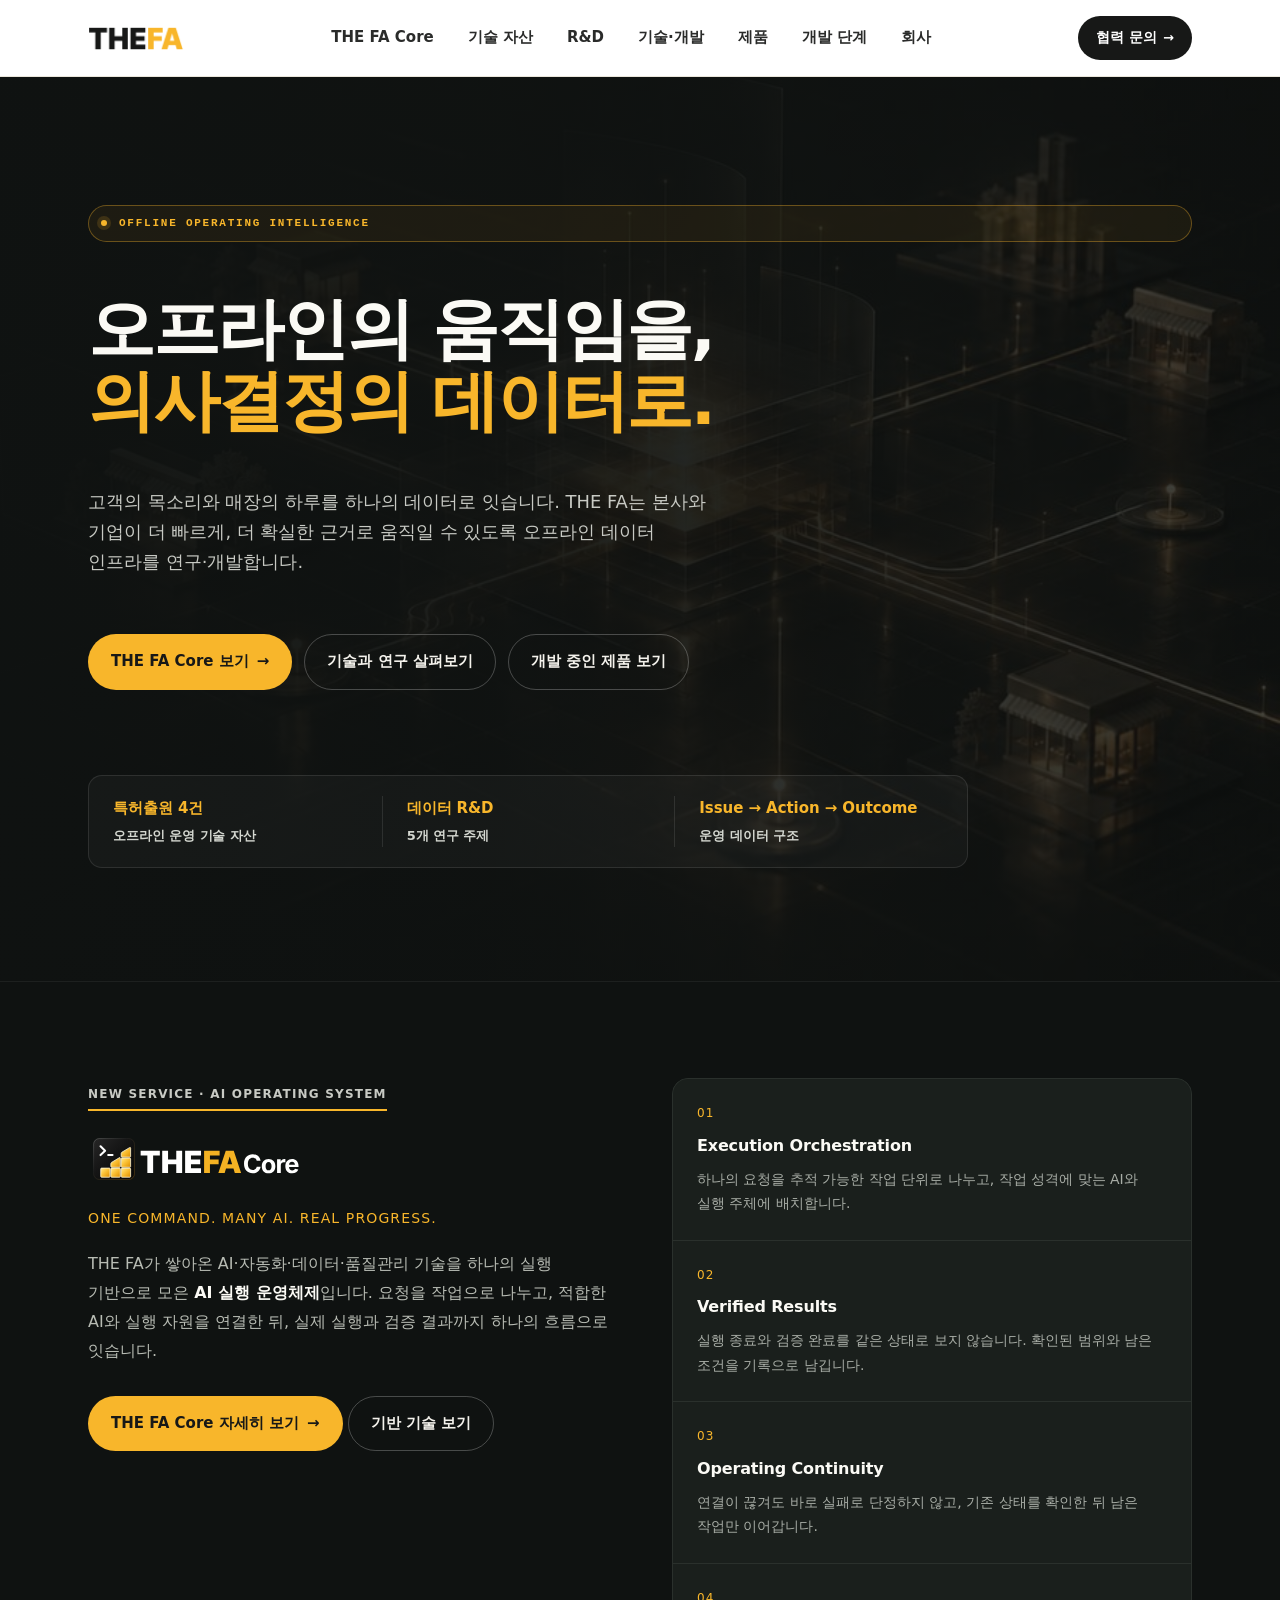
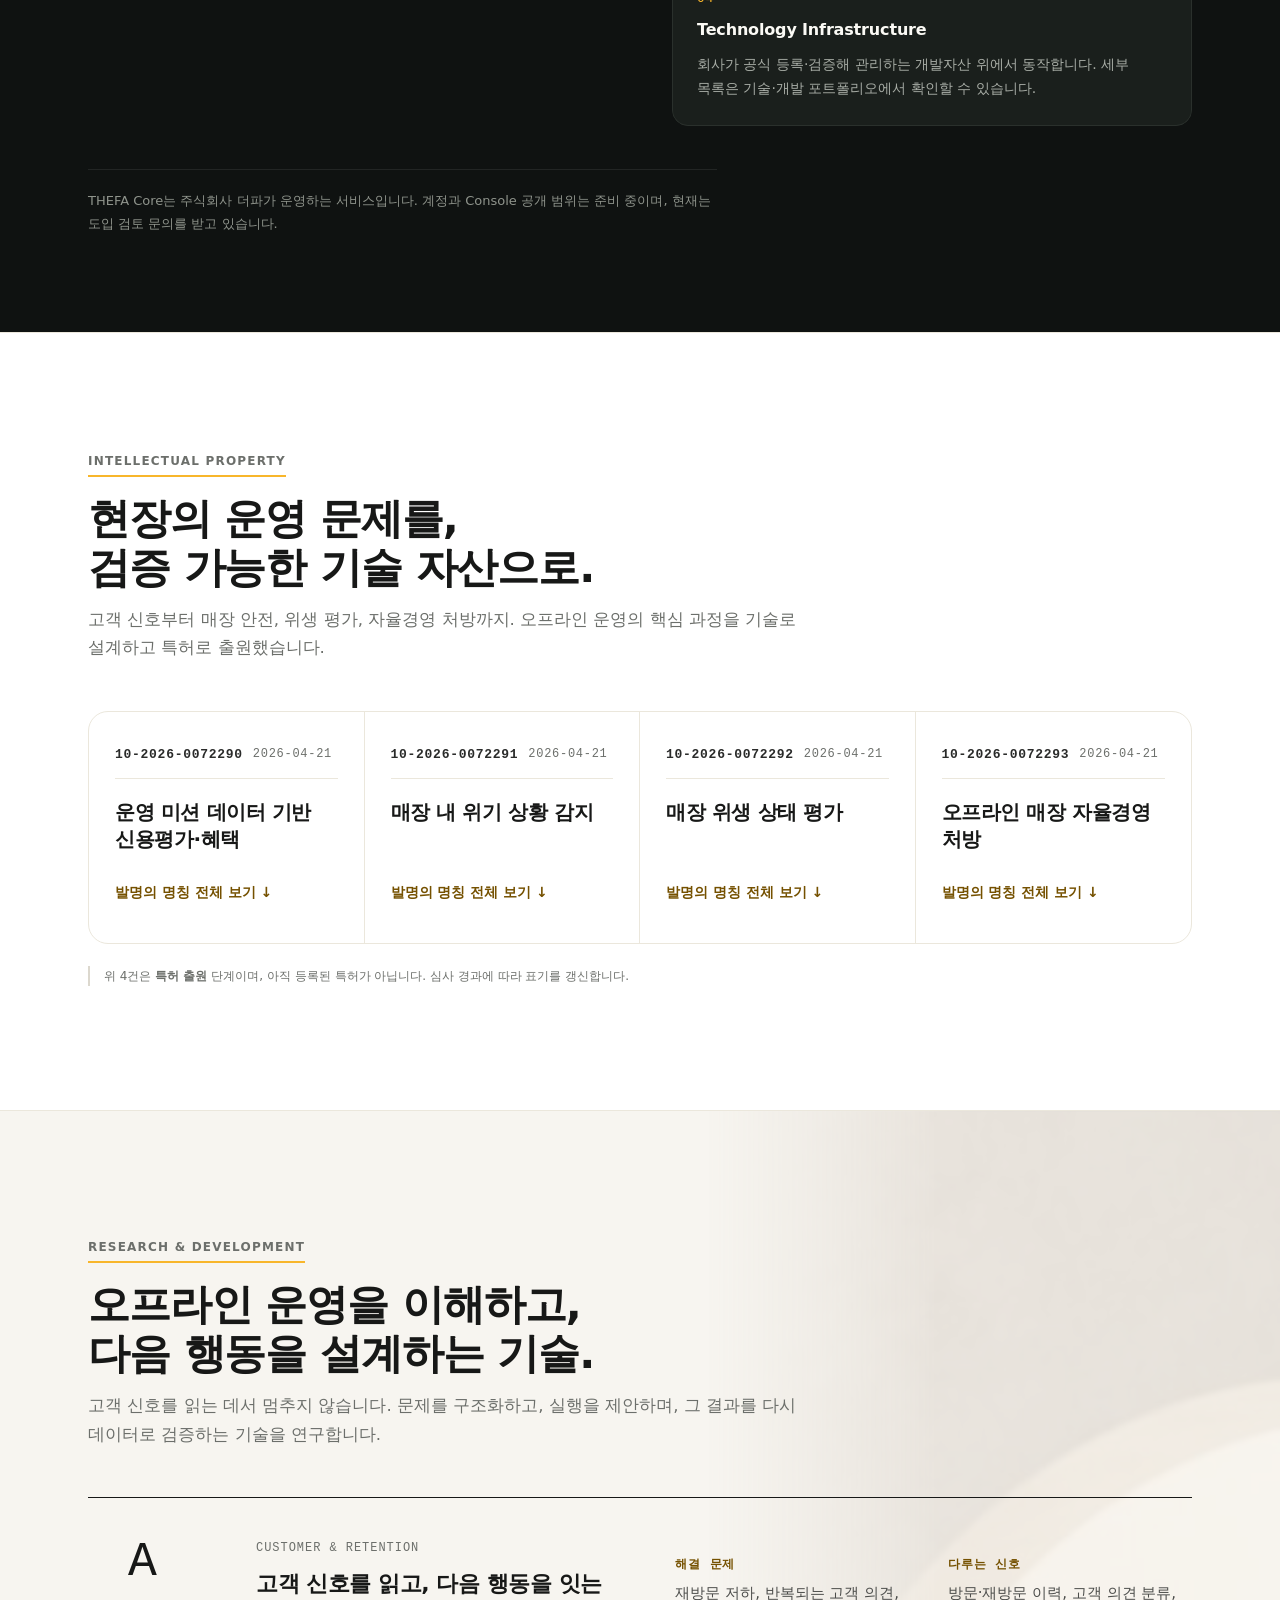
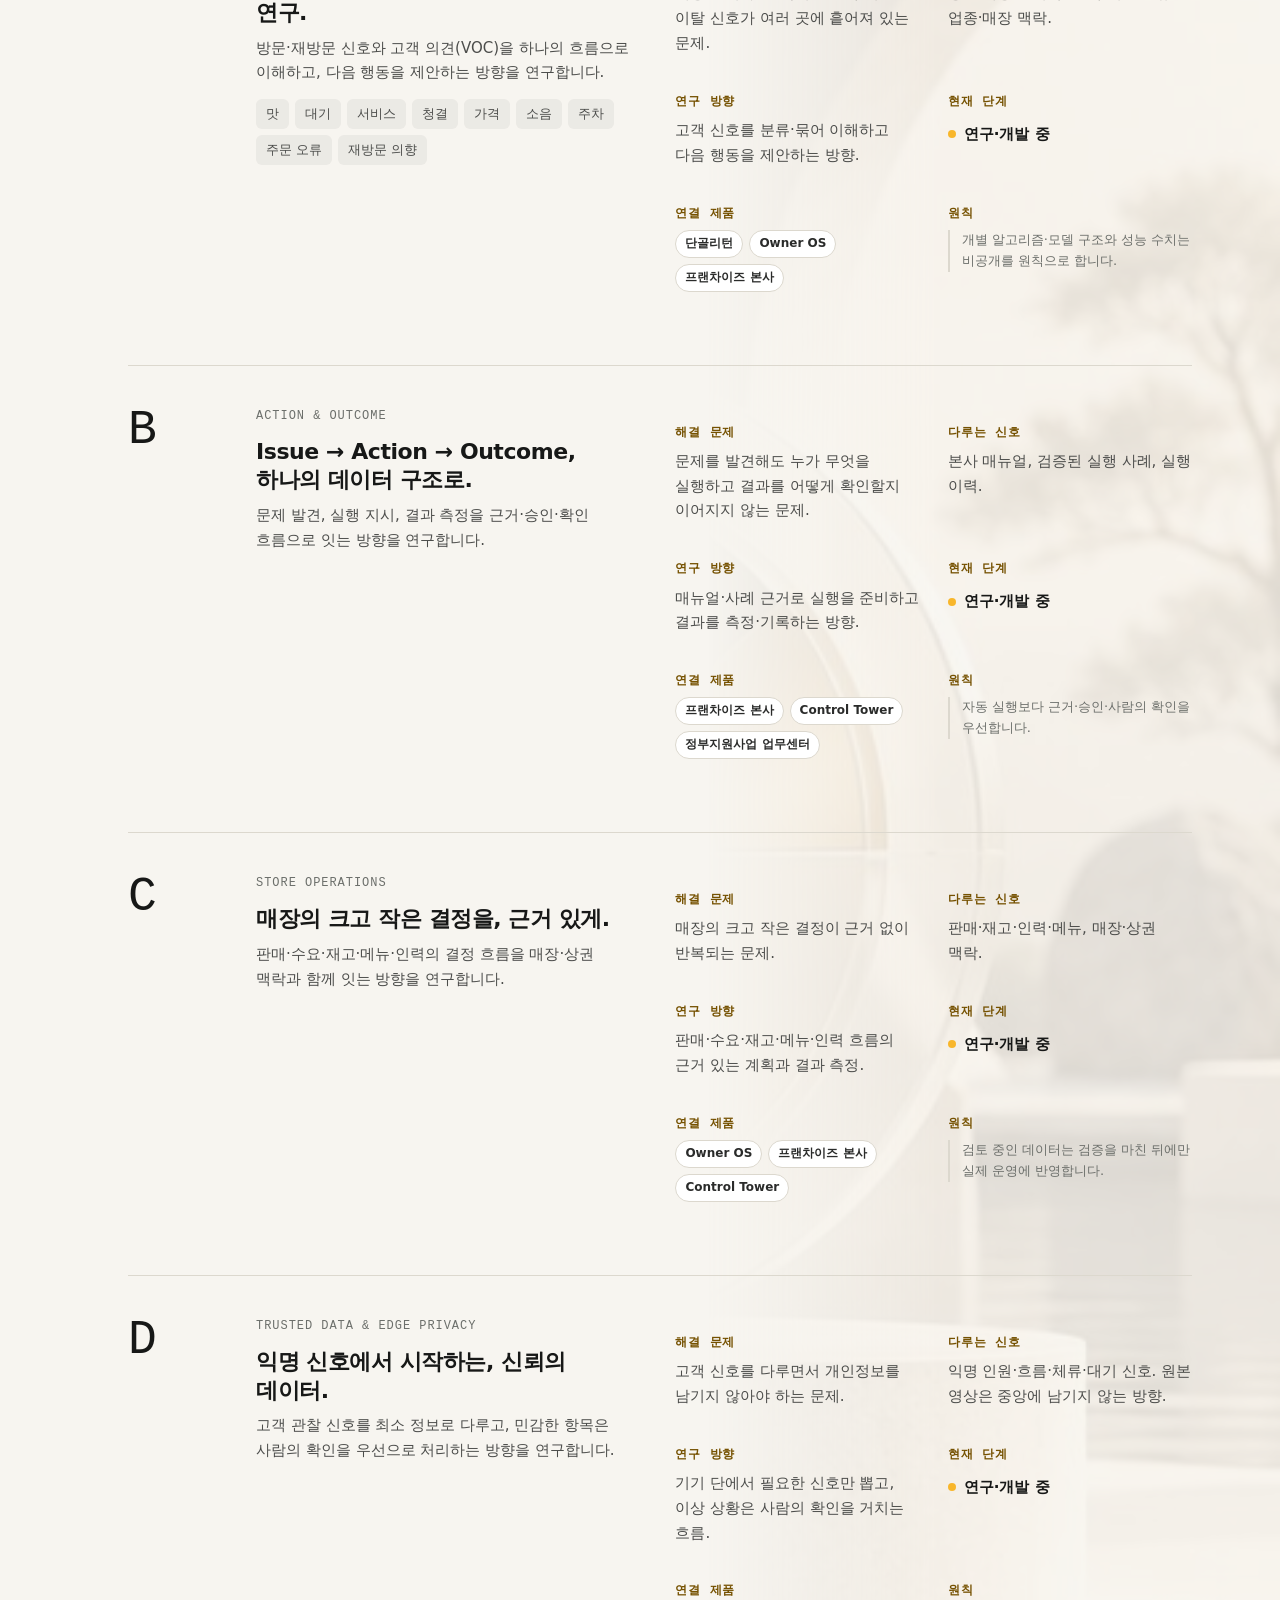
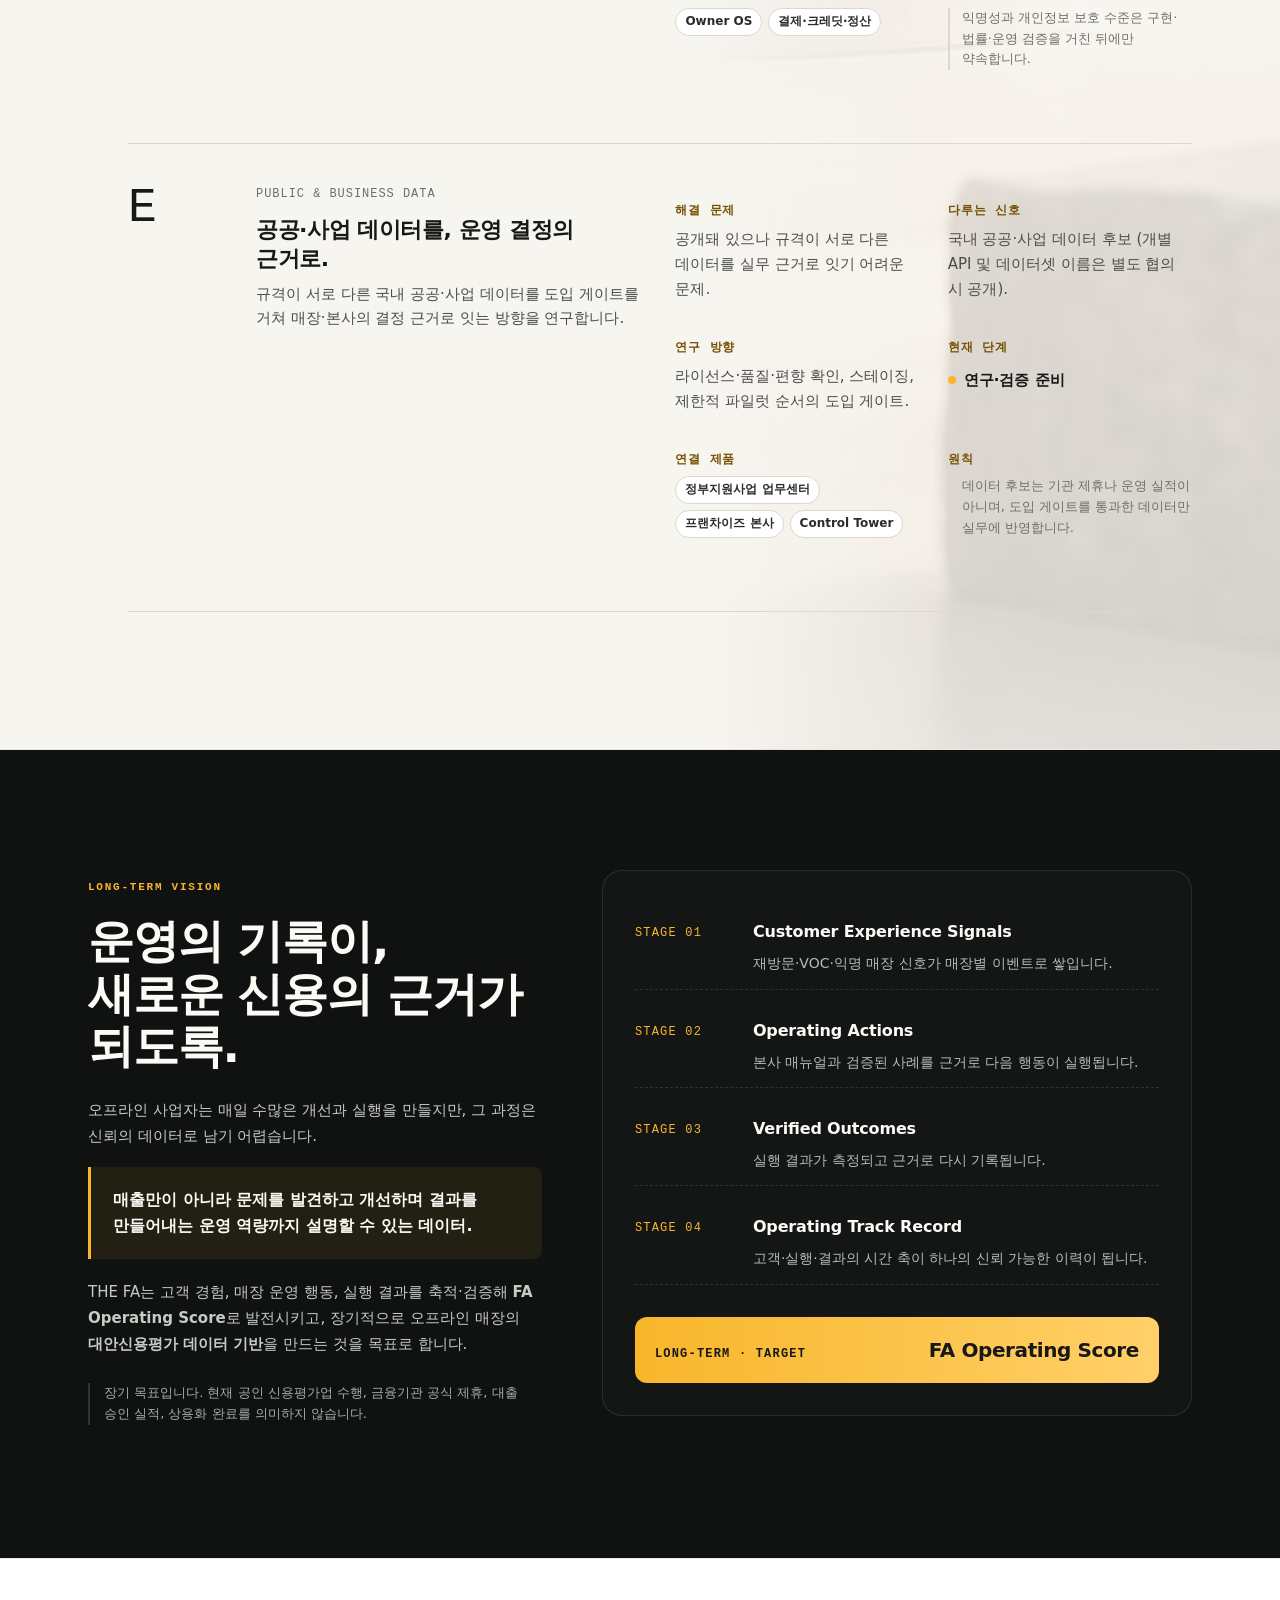
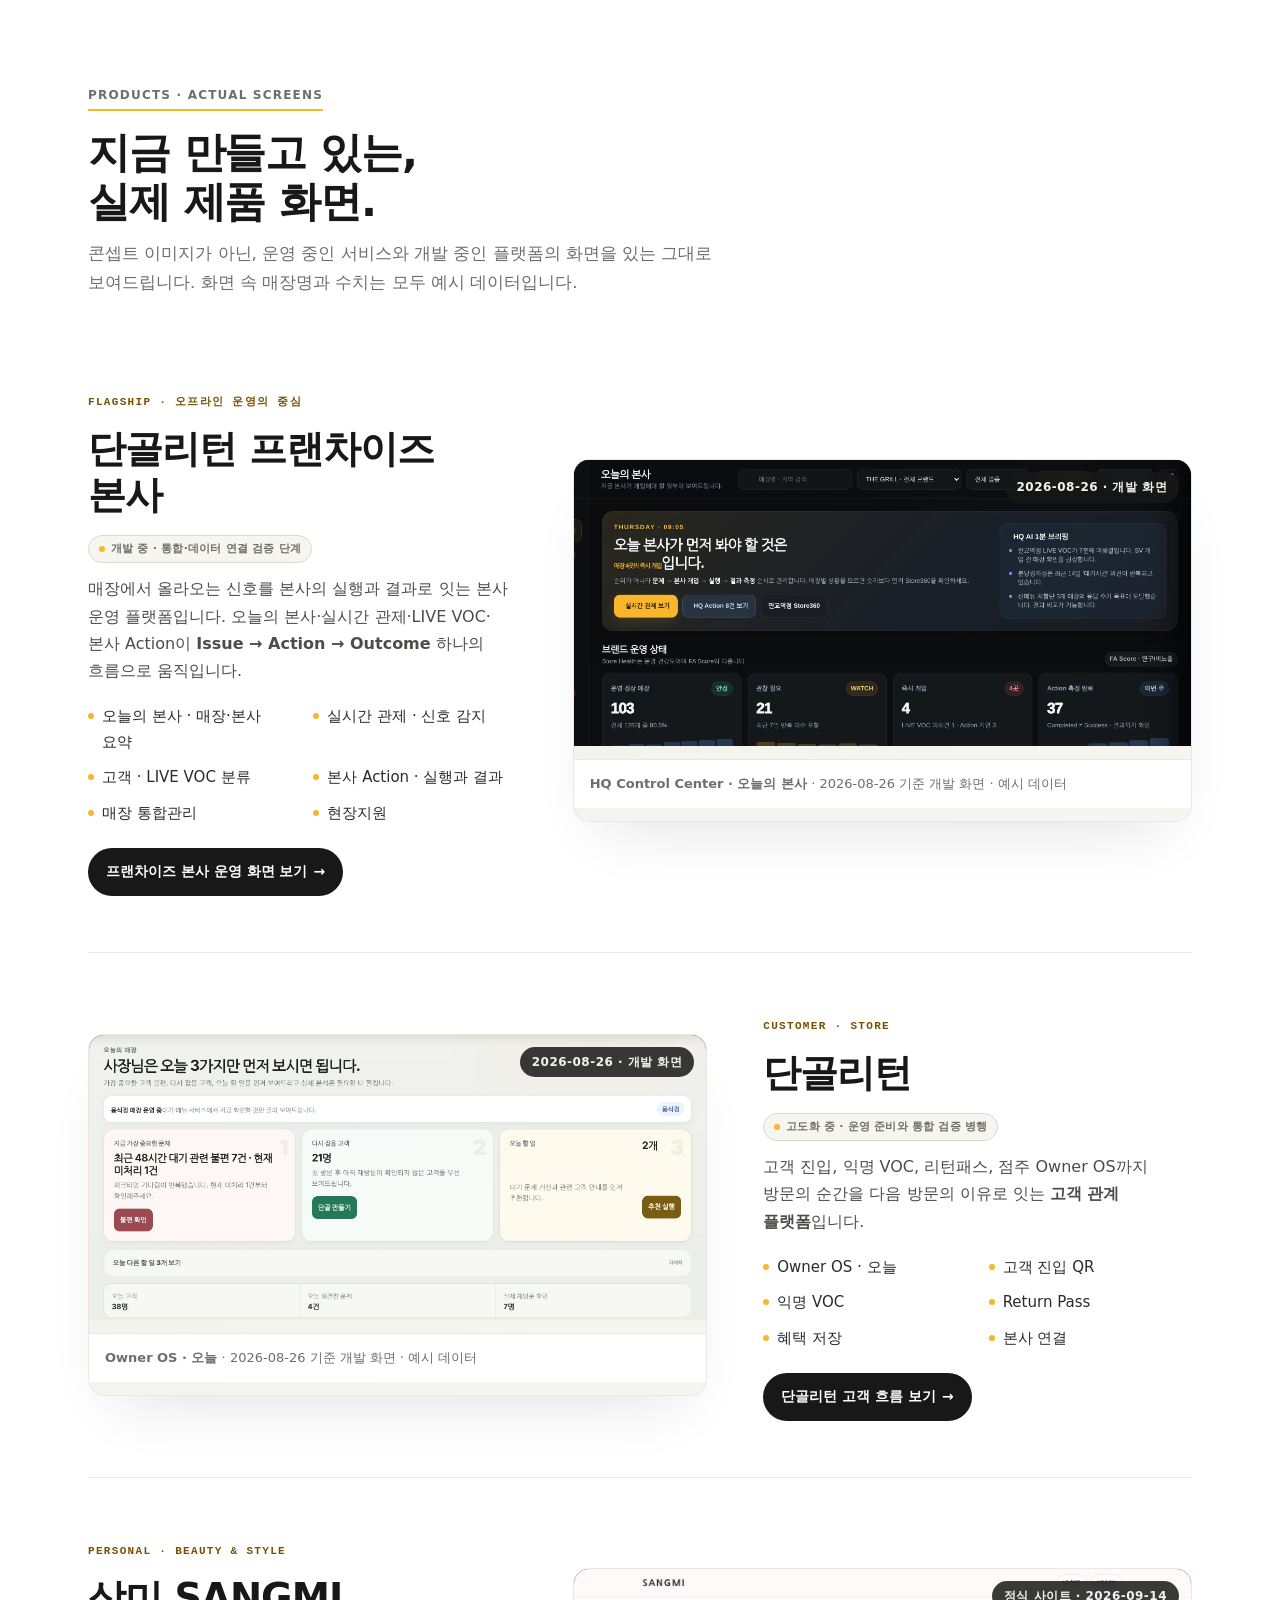
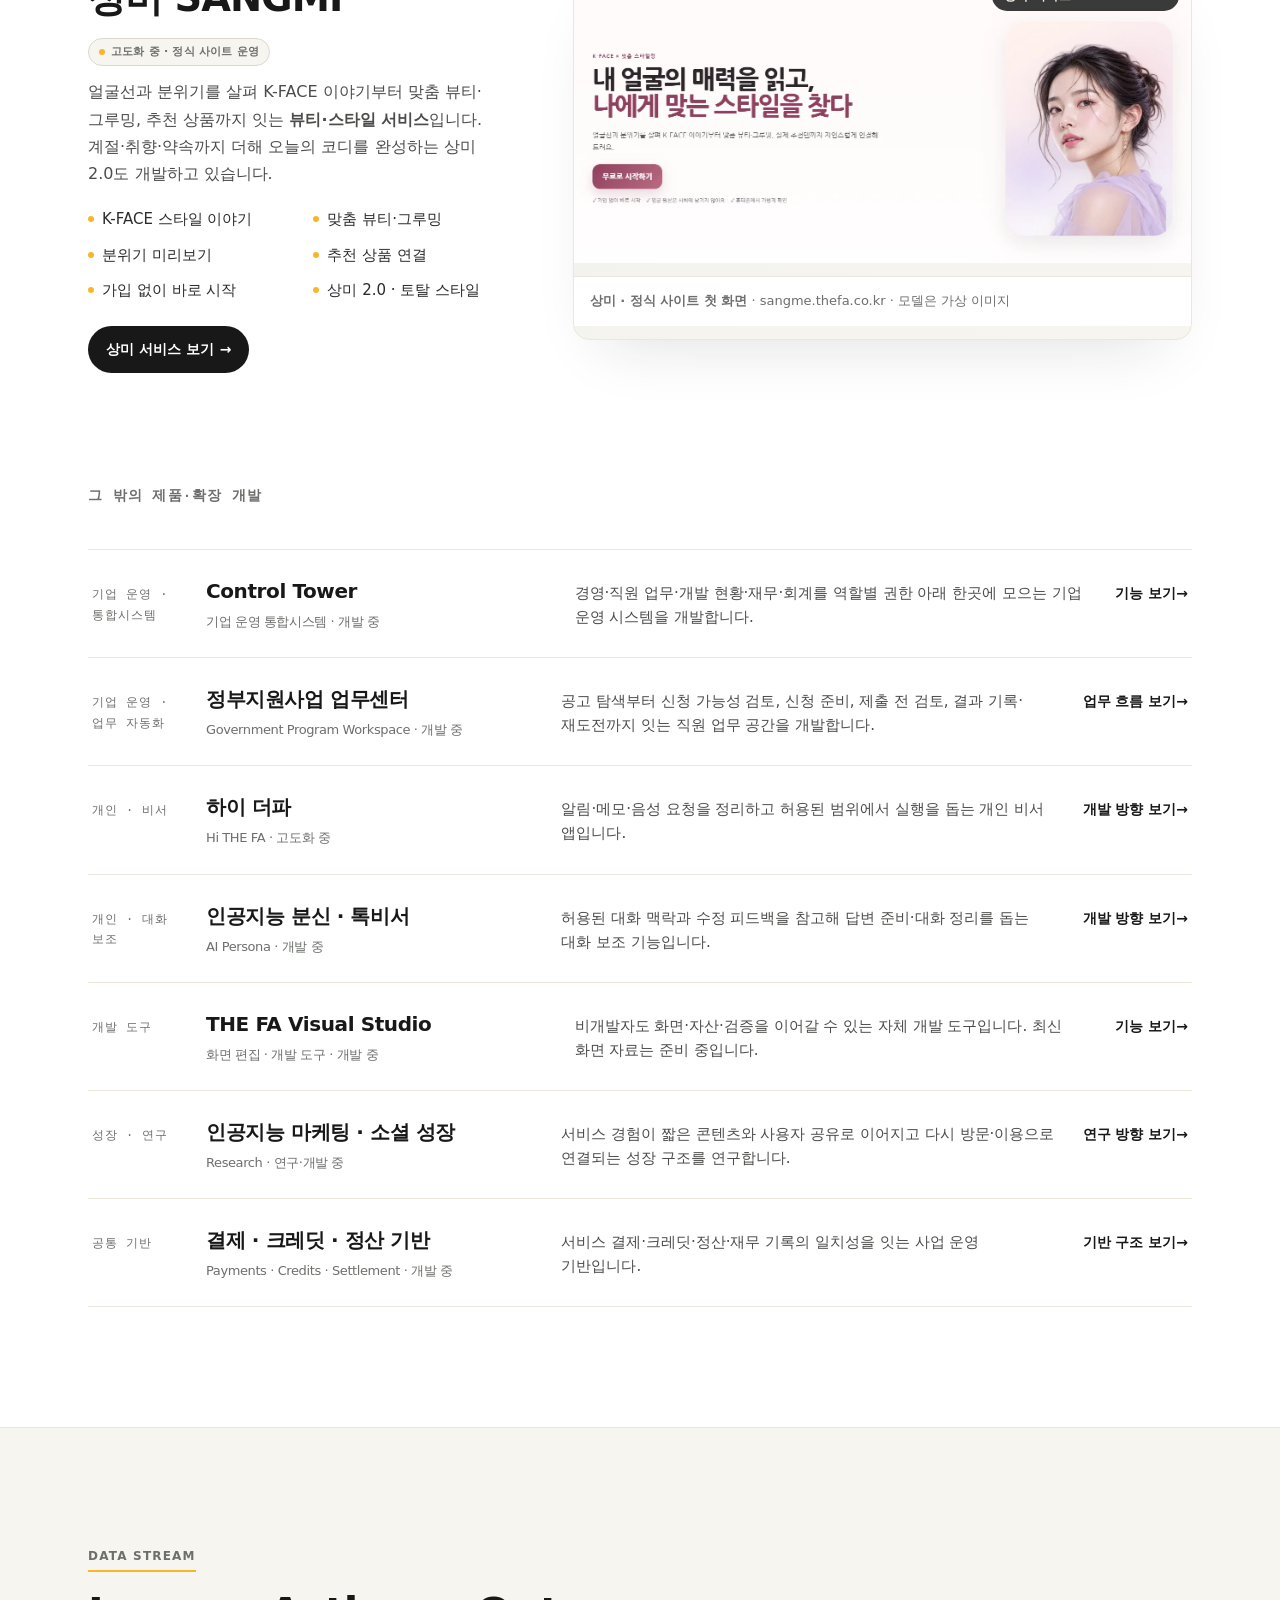
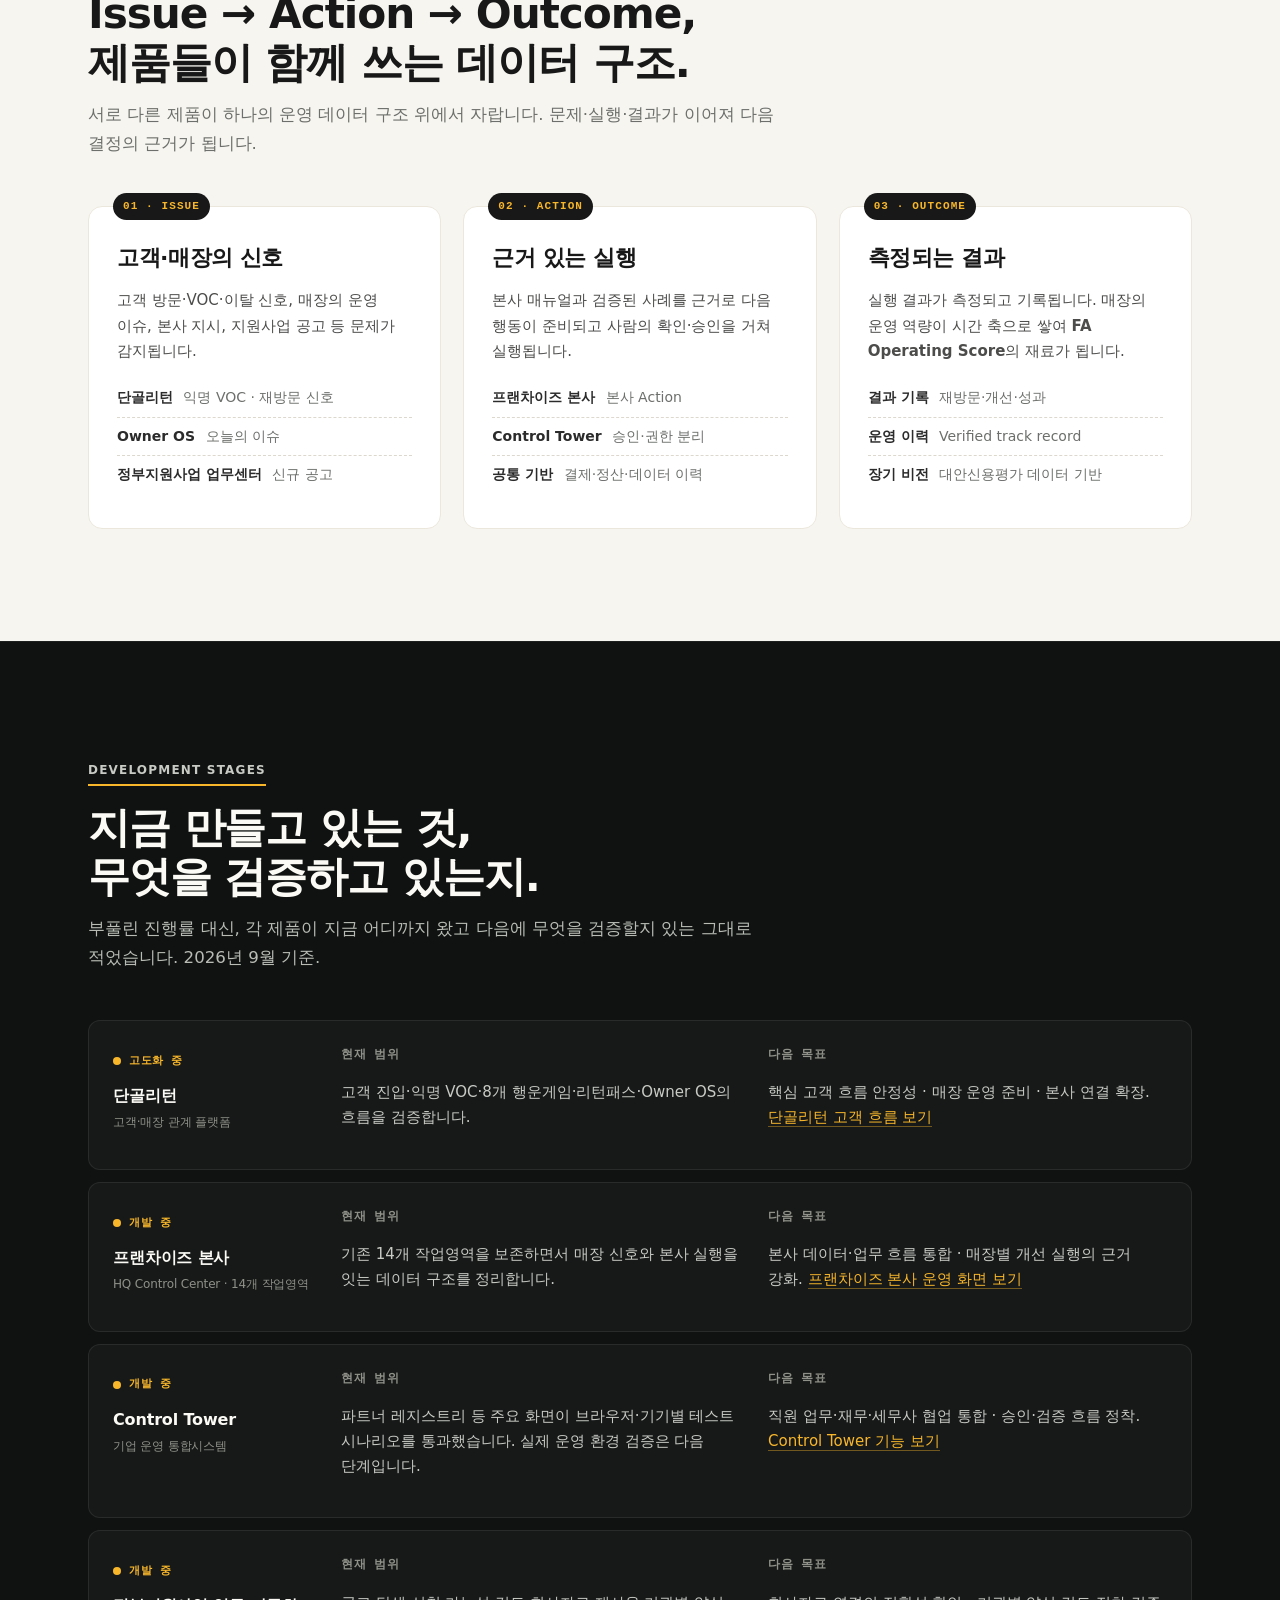
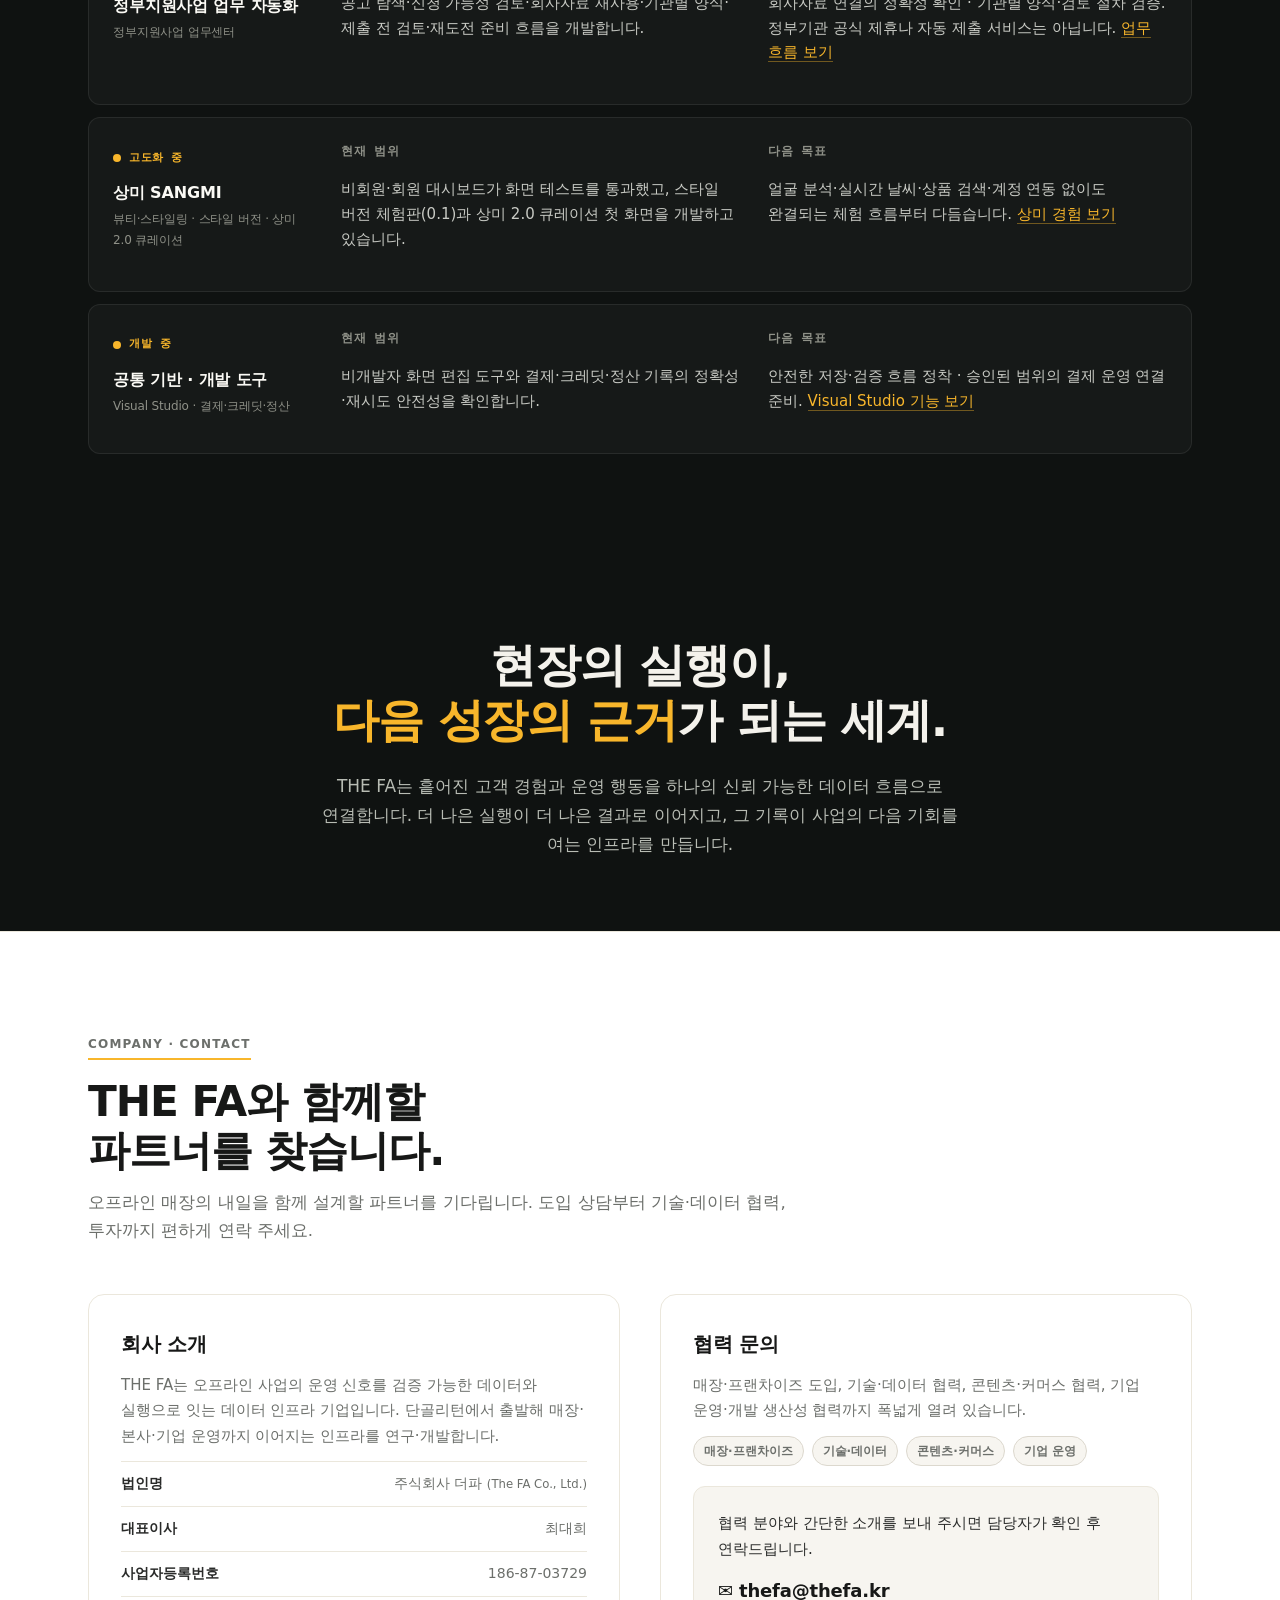
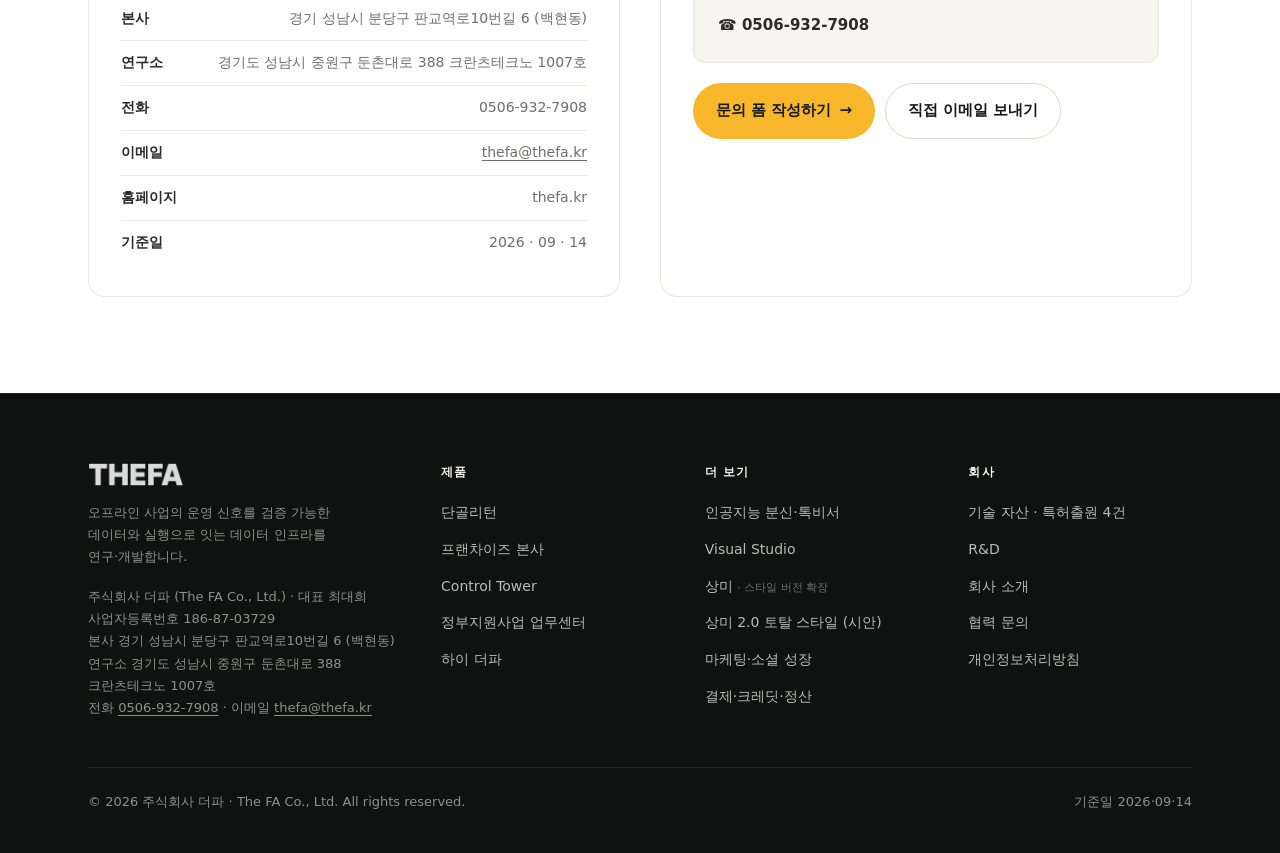
==== commit 71de6ef8: "feat(company): 연구소 주소 추가, 본사 주소는 그대로 유지 법인 본점과 연구소가 서로 다른 주소임이 드러나도록 두 주소를 라벨과 함께 구분해 표기한다. 기존 본사 주소" ====
--- a/index.html
+++ b/index.html
@@ -630,7 +630,8 @@
           <li><b>법인명</b><span>주식회사 더파 <small style="color:var(--muted)">(The FA Co., Ltd.)</small></span></li>
           <li><b>대표이사</b><span>최대희</span></li>
           <li><b>사업자등록번호</b><span>186-87-03729</span></li>
-          <li><b>주소</b><span>경기 성남시 분당구 판교역로10번길 6 (백현동)</span></li>
+          <li><b>본사</b><span>경기 성남시 분당구 판교역로10번길 6 (백현동)</span></li>
+          <li><b>연구소</b><span>경기도 성남시 중원구 둔촌대로 388 크란츠테크노 1007호</span></li>
           <li><b>전화</b><span>0506-932-7908</span></li>
           <li><b>이메일</b><span><a href="mailto:thefa@thefa.kr">thefa@thefa.kr</a></span></li>
           <li><b>홈페이지</b><span>thefa.kr</span></li>
@@ -681,7 +682,8 @@
         <address style="margin-top:18px;font-style:normal;font-size:13px;color:#8f9188;line-height:1.7">
           주식회사 더파 (The FA Co., Ltd.) · 대표 최대희<br/>
           사업자등록번호 186-87-03729<br/>
-          경기 성남시 분당구 판교역로10번길 6 (백현동)<br/>
+          본사 경기 성남시 분당구 판교역로10번길 6 (백현동)<br/>
+          연구소 경기도 성남시 중원구 둔촌대로 388 크란츠테크노 1007호<br/>
           전화 <a href="tel:0506-932-7908" style="color:inherit">0506-932-7908</a> ·
           이메일 <a href="mailto:thefa@thefa.kr" style="color:inherit;text-decoration:underline">thefa@thefa.kr</a>
         </address>
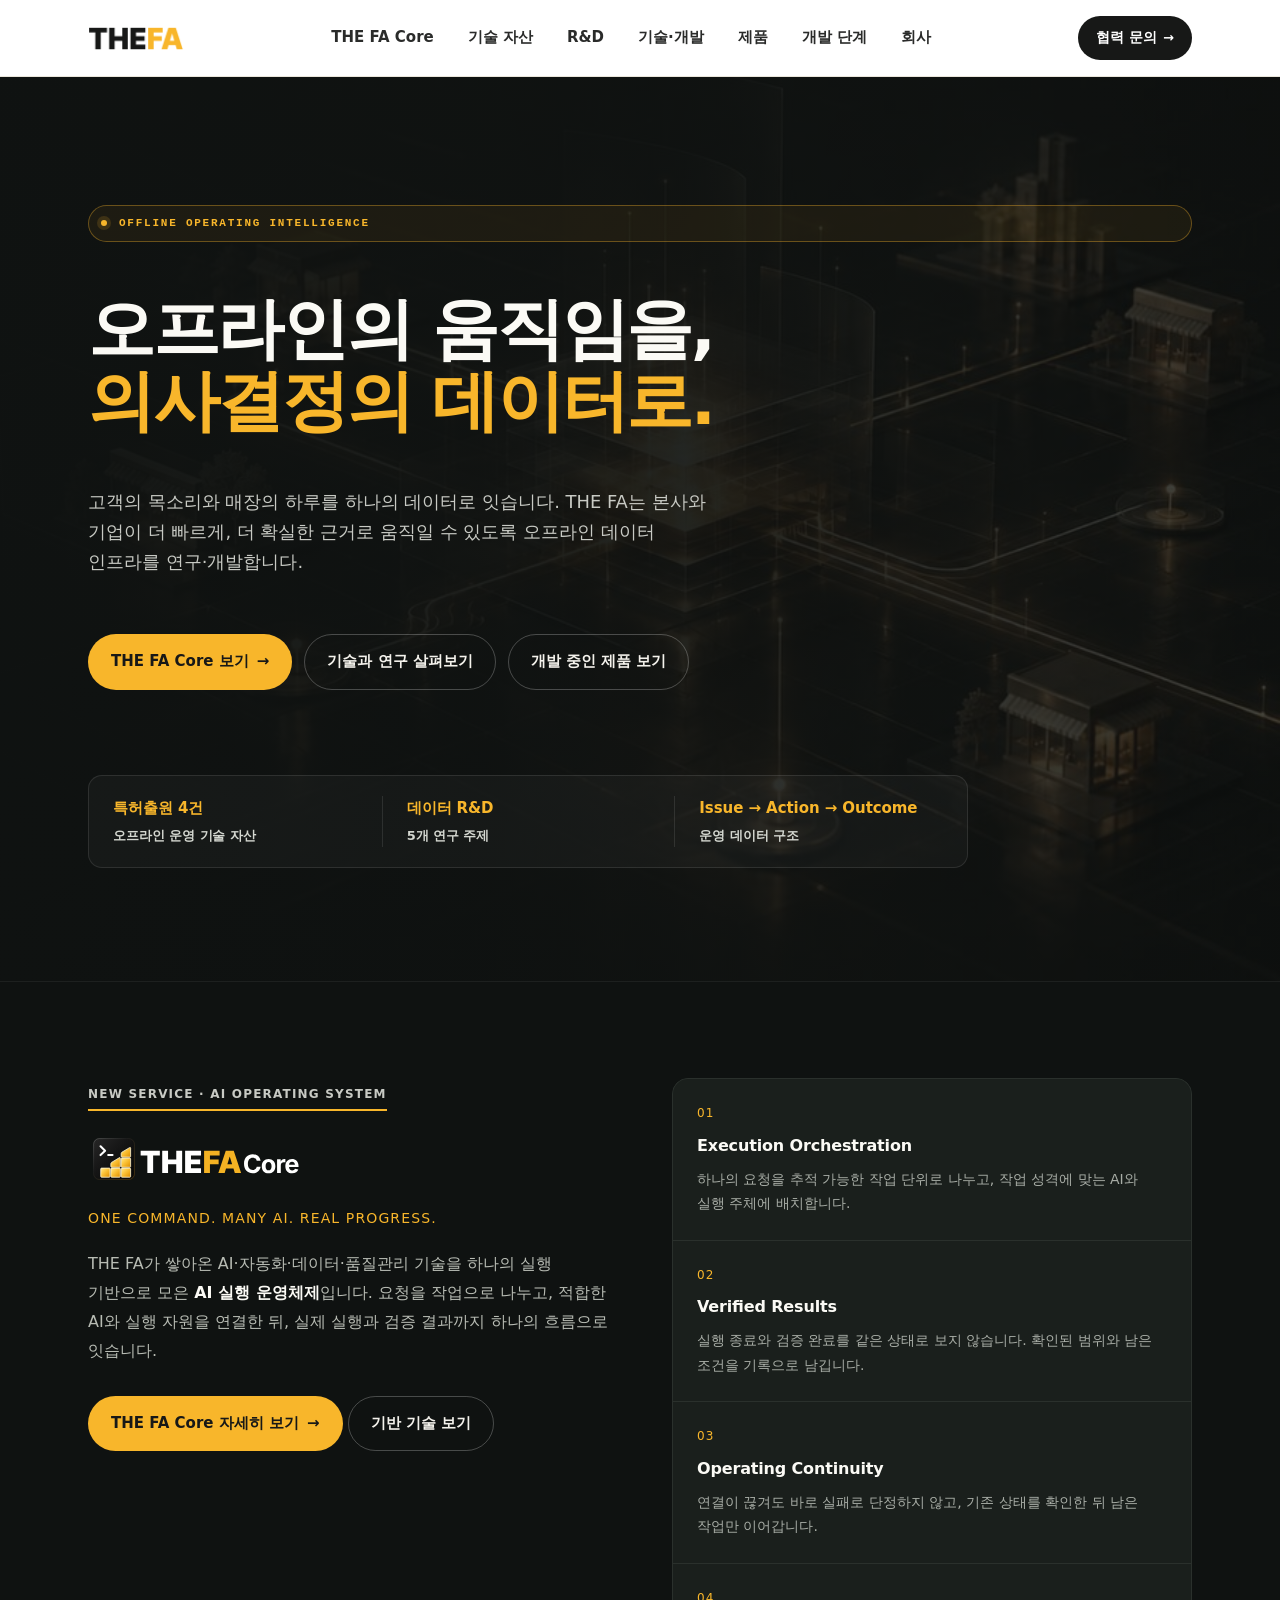
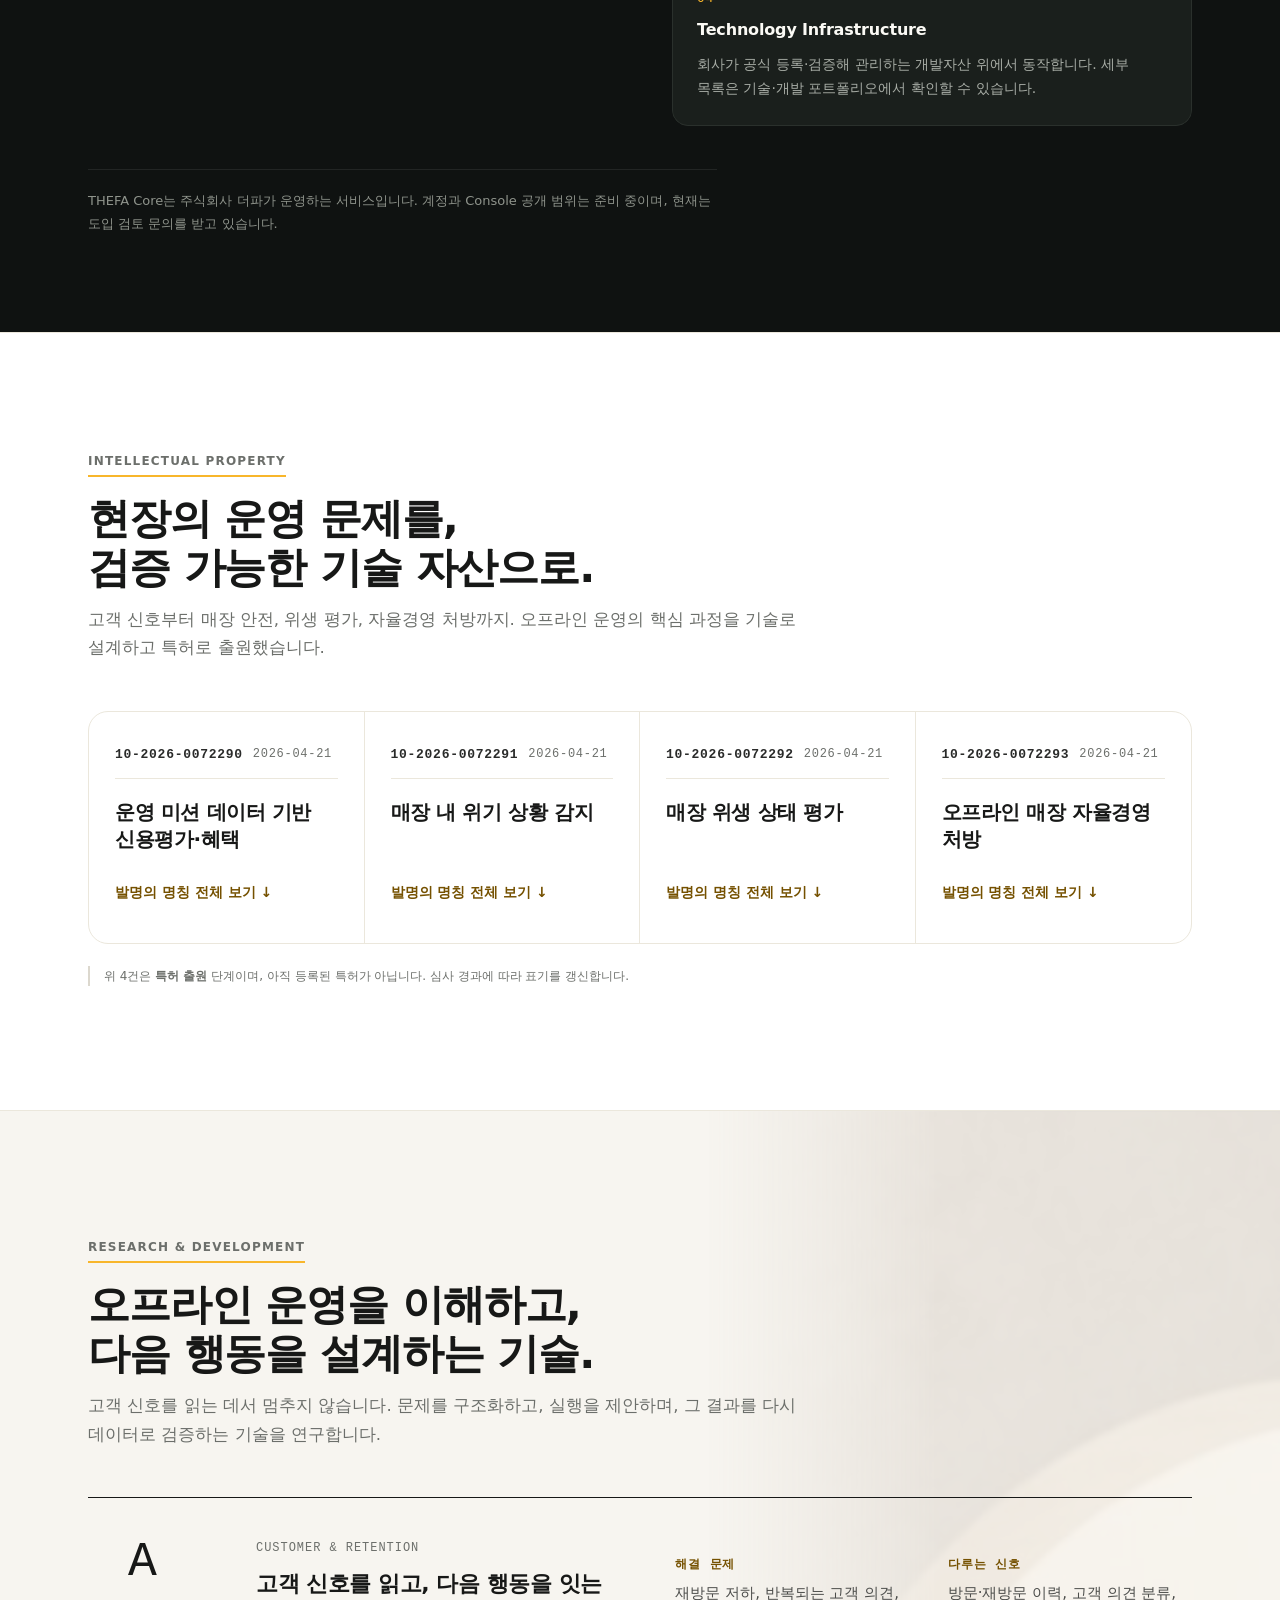
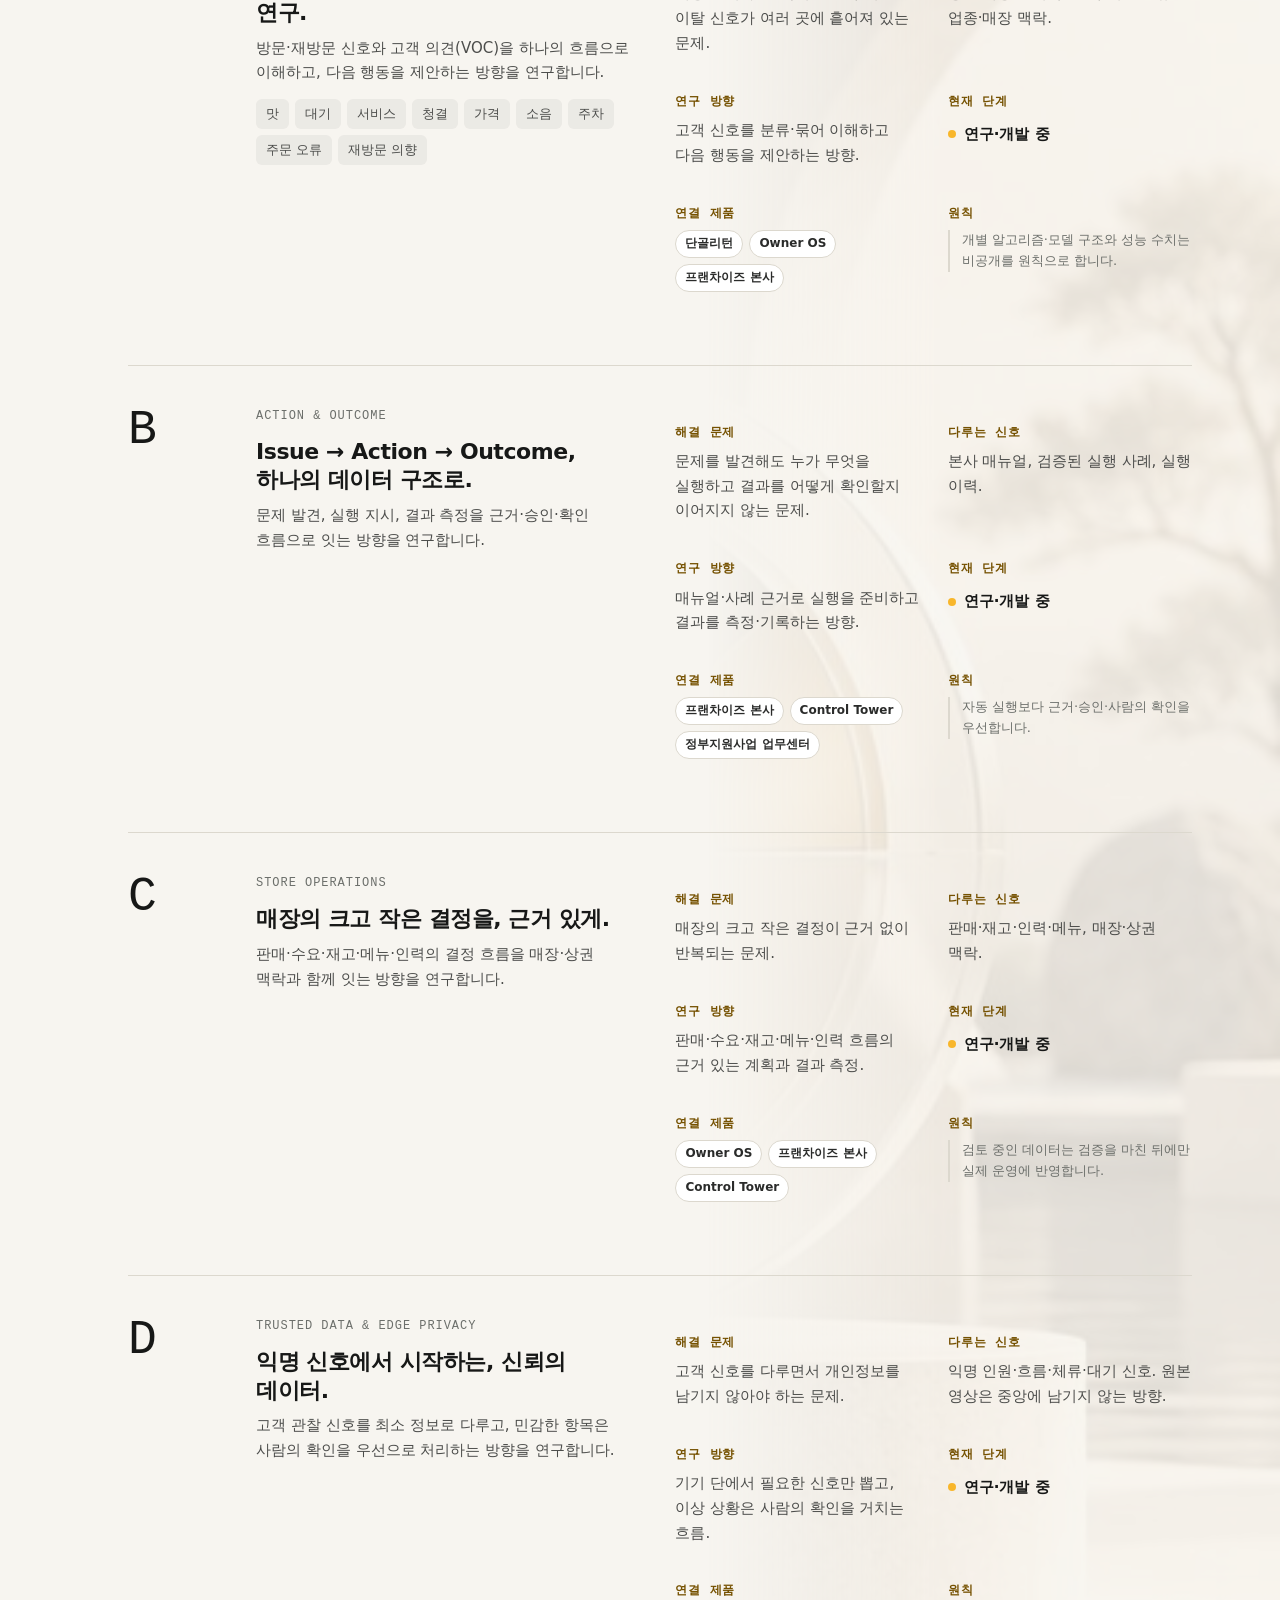
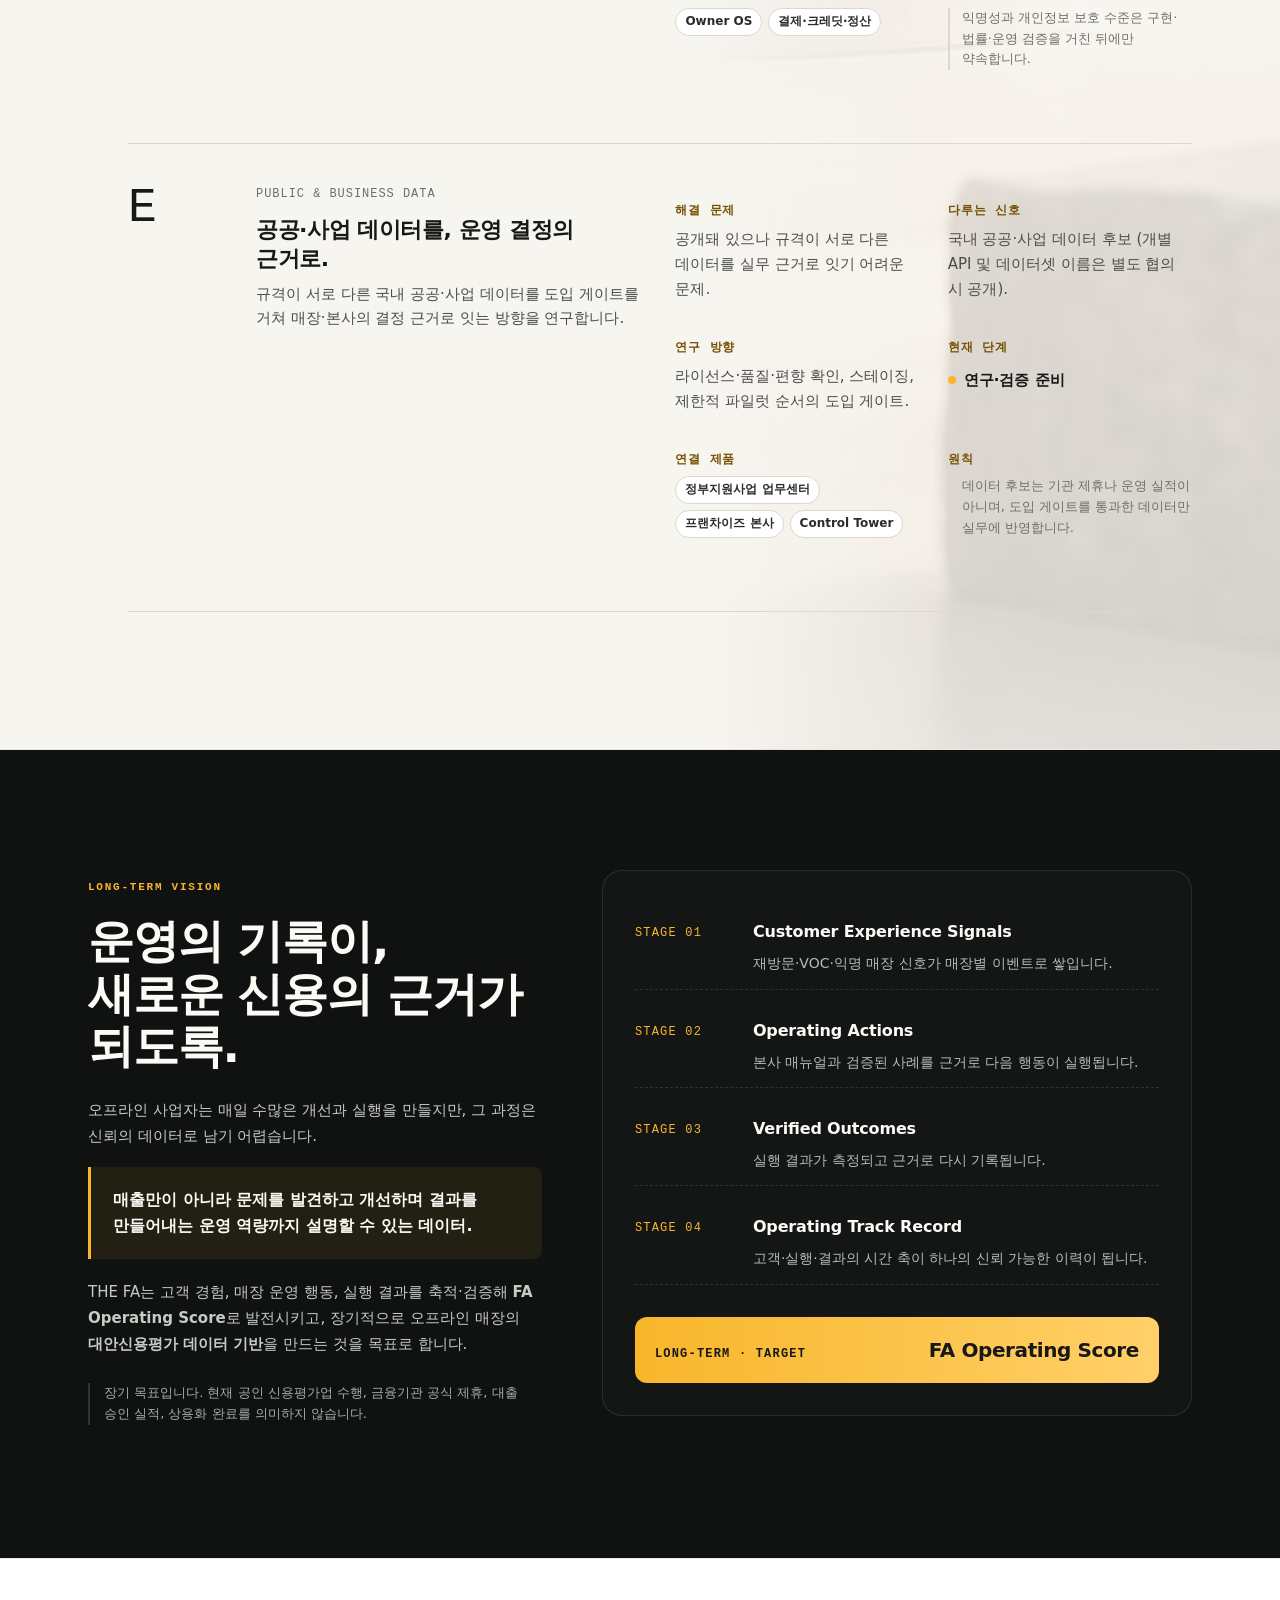
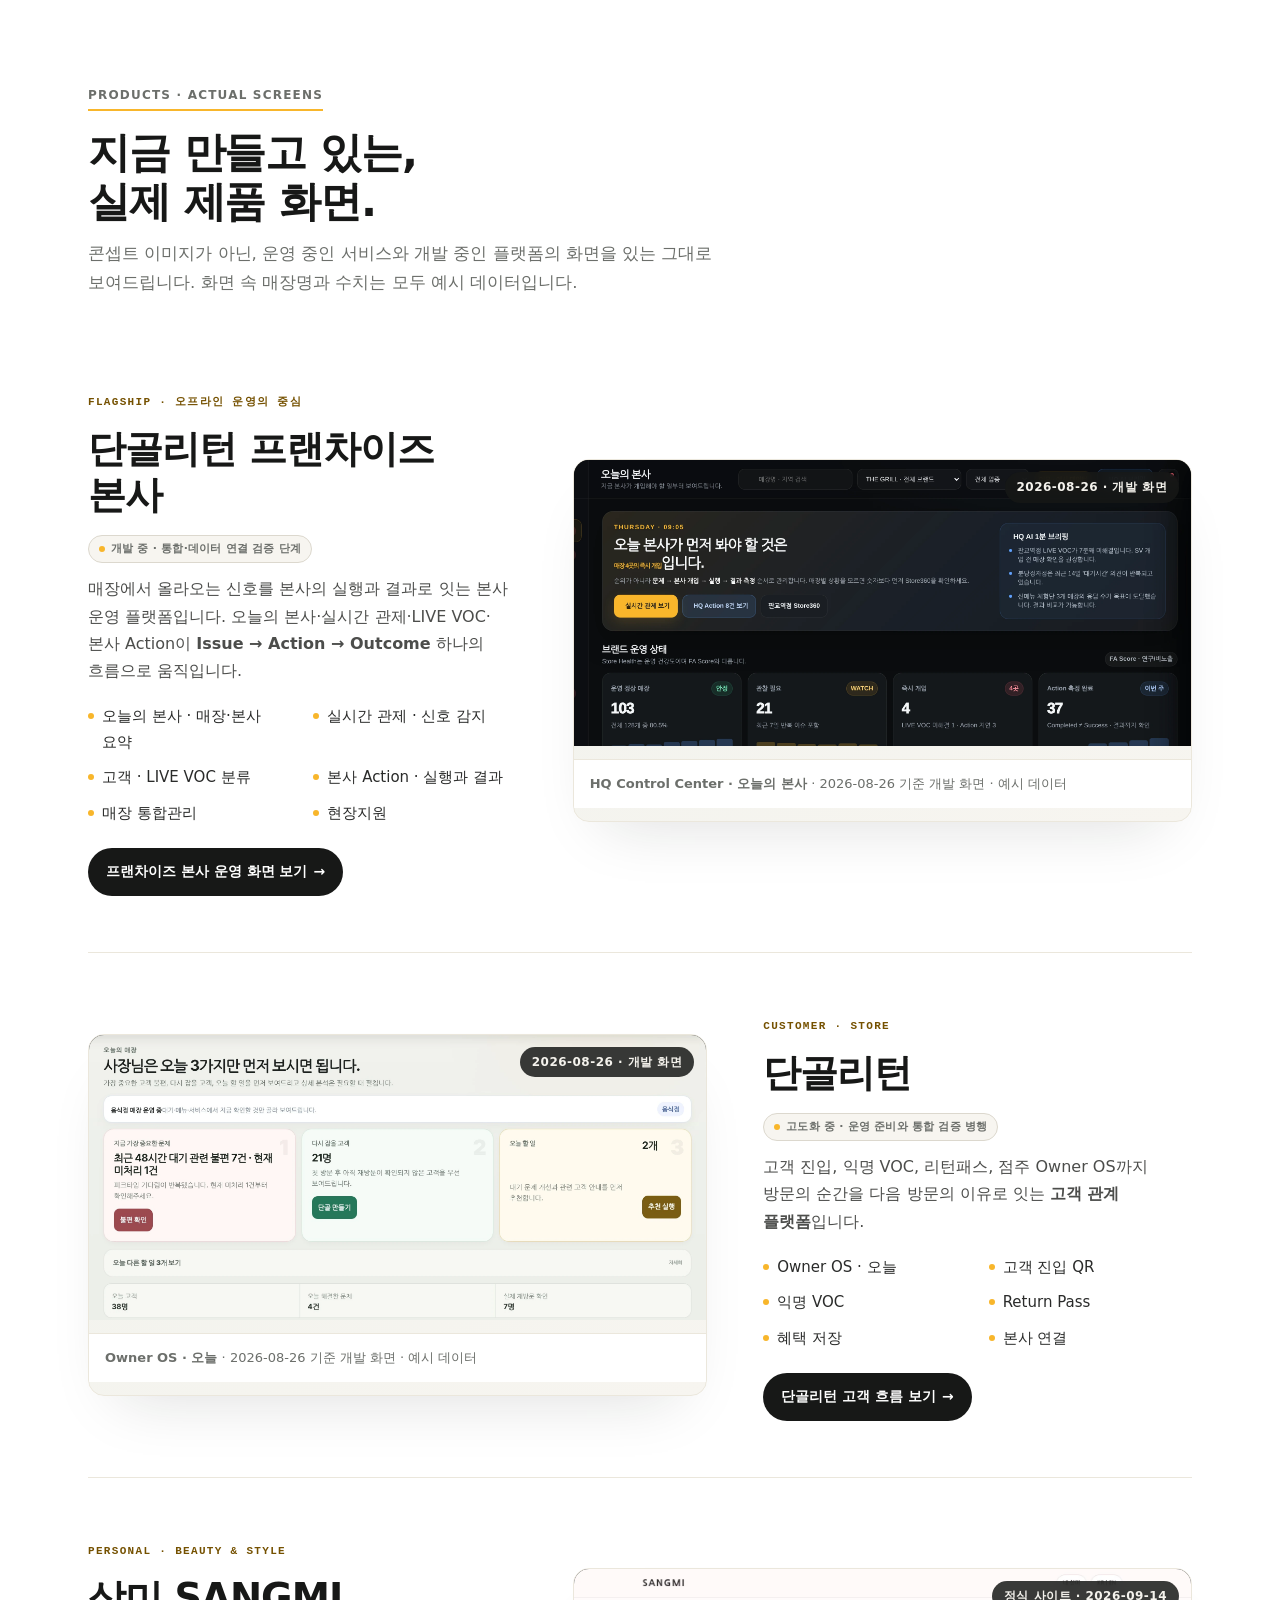
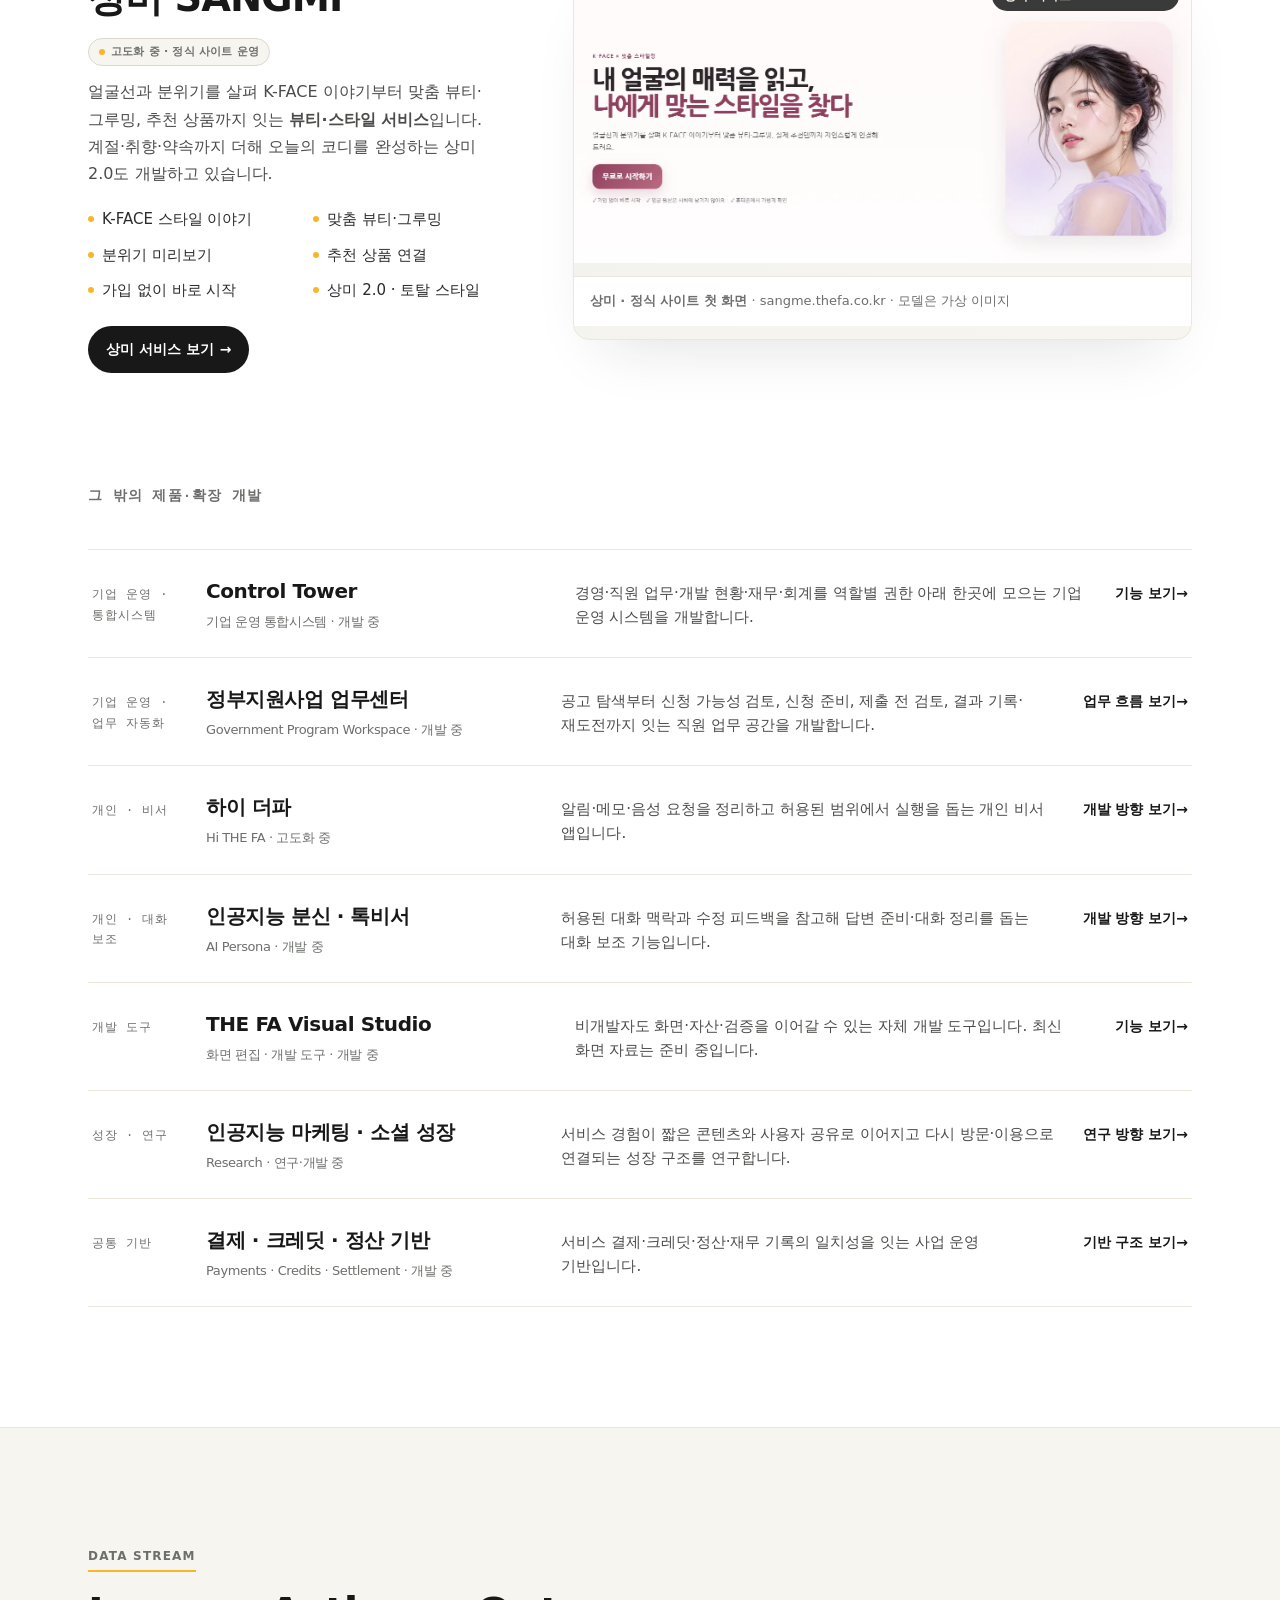
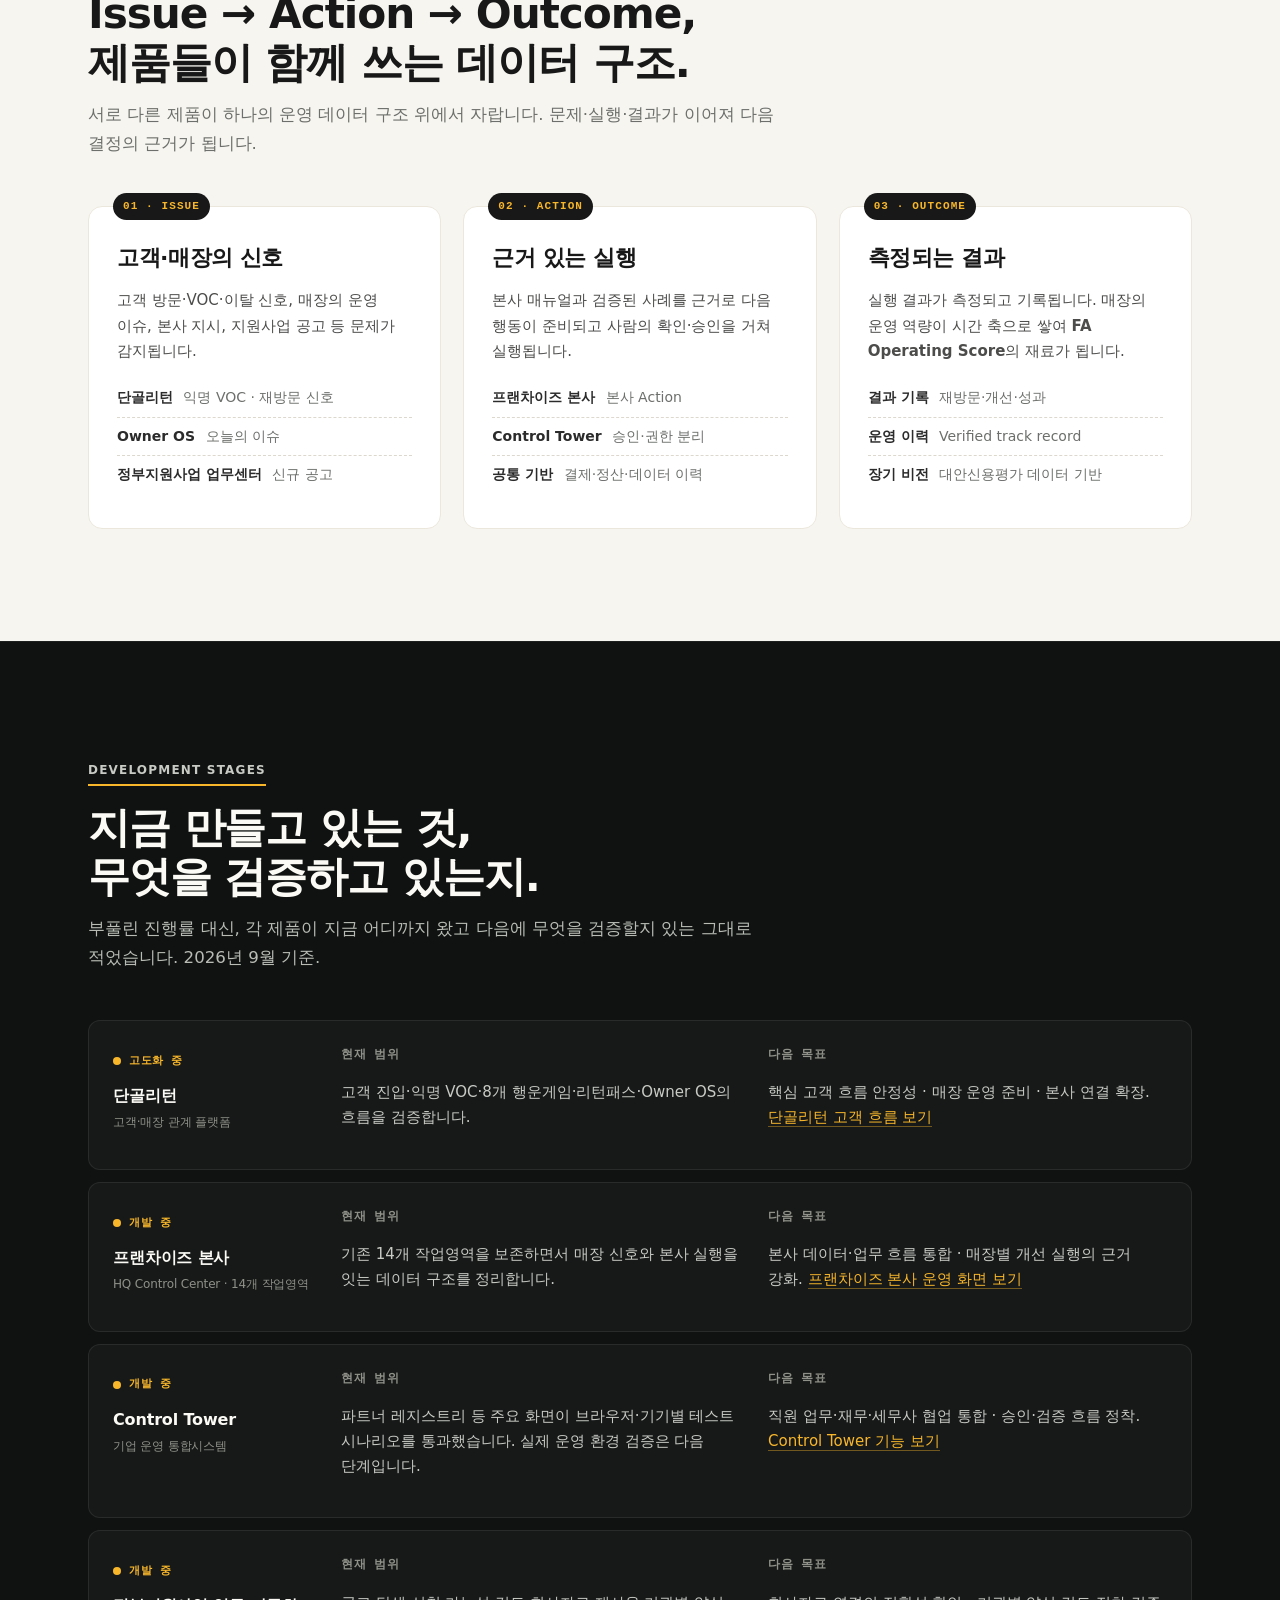
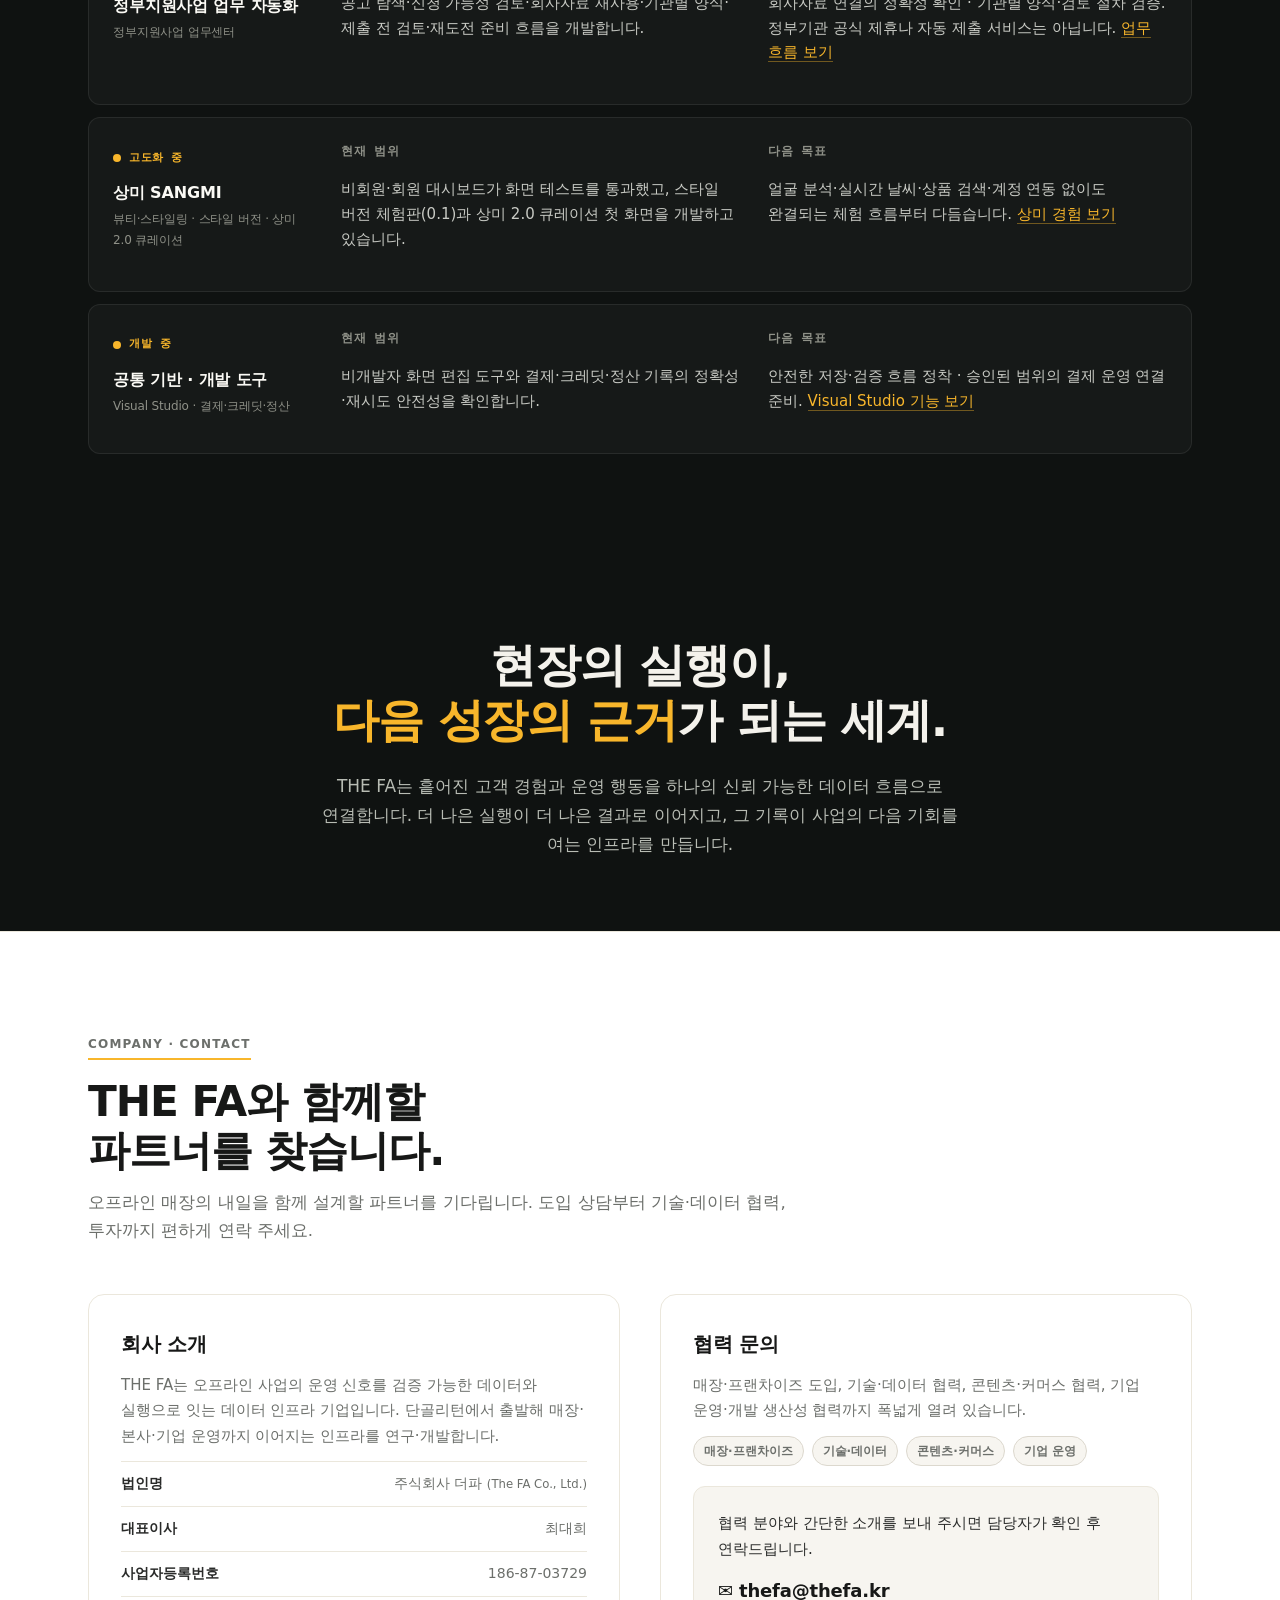
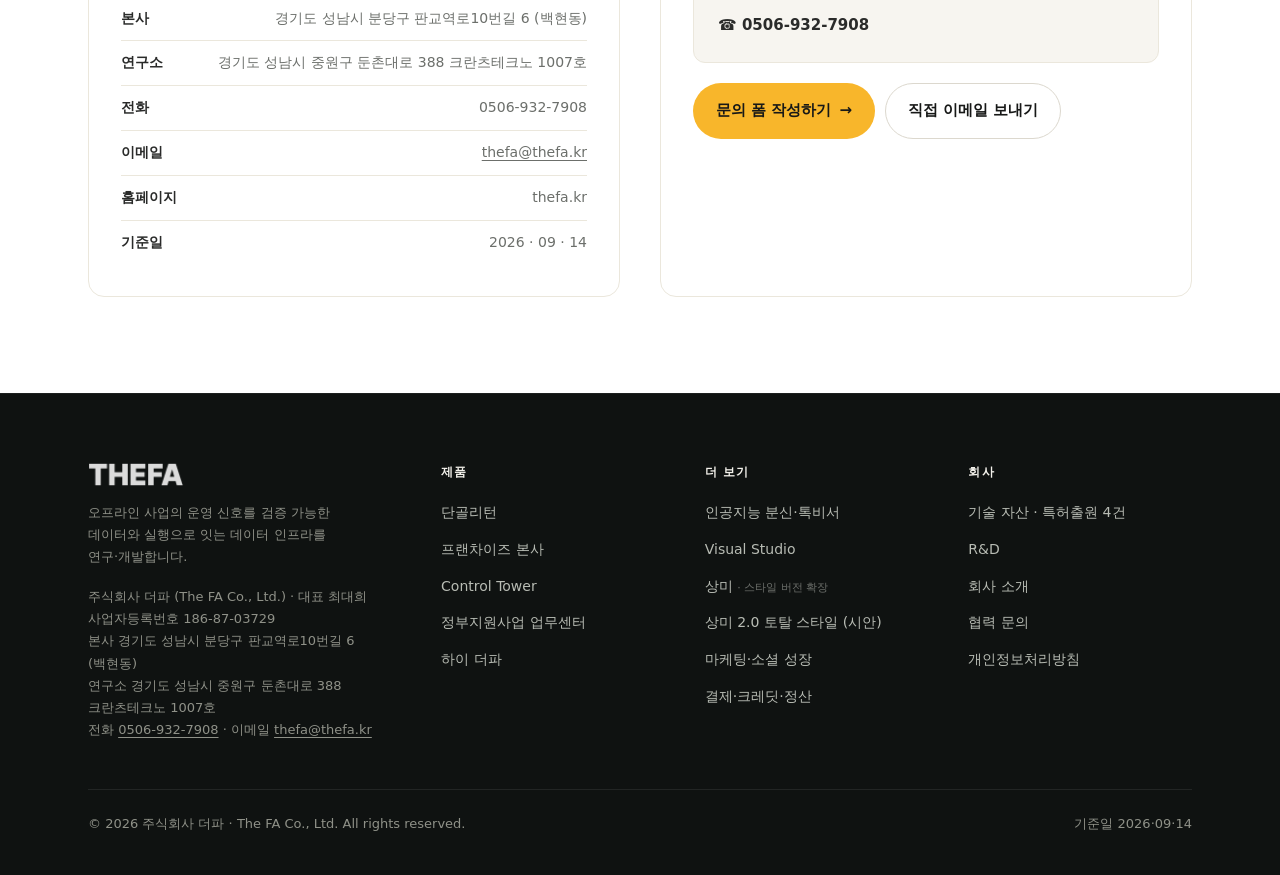
==== commit 7e160439: "fix(company): 본사 주소 시도명을 '경기도'로 통일 연구소 주소를 추가하면서 두 주소의 시도 표기가 어긋났다. 본사는 '경기 성남시', 연구소는 '경기도 성남시'로 같은" ====
--- a/index.html
+++ b/index.html
@@ -630,7 +630,7 @@
           <li><b>법인명</b><span>주식회사 더파 <small style="color:var(--muted)">(The FA Co., Ltd.)</small></span></li>
           <li><b>대표이사</b><span>최대희</span></li>
           <li><b>사업자등록번호</b><span>186-87-03729</span></li>
-          <li><b>본사</b><span>경기 성남시 분당구 판교역로10번길 6 (백현동)</span></li>
+          <li><b>본사</b><span>경기도 성남시 분당구 판교역로10번길 6 (백현동)</span></li>
           <li><b>연구소</b><span>경기도 성남시 중원구 둔촌대로 388 크란츠테크노 1007호</span></li>
           <li><b>전화</b><span>0506-932-7908</span></li>
           <li><b>이메일</b><span><a href="mailto:thefa@thefa.kr">thefa@thefa.kr</a></span></li>
@@ -682,7 +682,7 @@
         <address style="margin-top:18px;font-style:normal;font-size:13px;color:#8f9188;line-height:1.7">
           주식회사 더파 (The FA Co., Ltd.) · 대표 최대희<br/>
           사업자등록번호 186-87-03729<br/>
-          본사 경기 성남시 분당구 판교역로10번길 6 (백현동)<br/>
+          본사 경기도 성남시 분당구 판교역로10번길 6 (백현동)<br/>
           연구소 경기도 성남시 중원구 둔촌대로 388 크란츠테크노 1007호<br/>
           전화 <a href="tel:0506-932-7908" style="color:inherit">0506-932-7908</a> ·
           이메일 <a href="mailto:thefa@thefa.kr" style="color:inherit;text-decoration:underline">thefa@thefa.kr</a>
